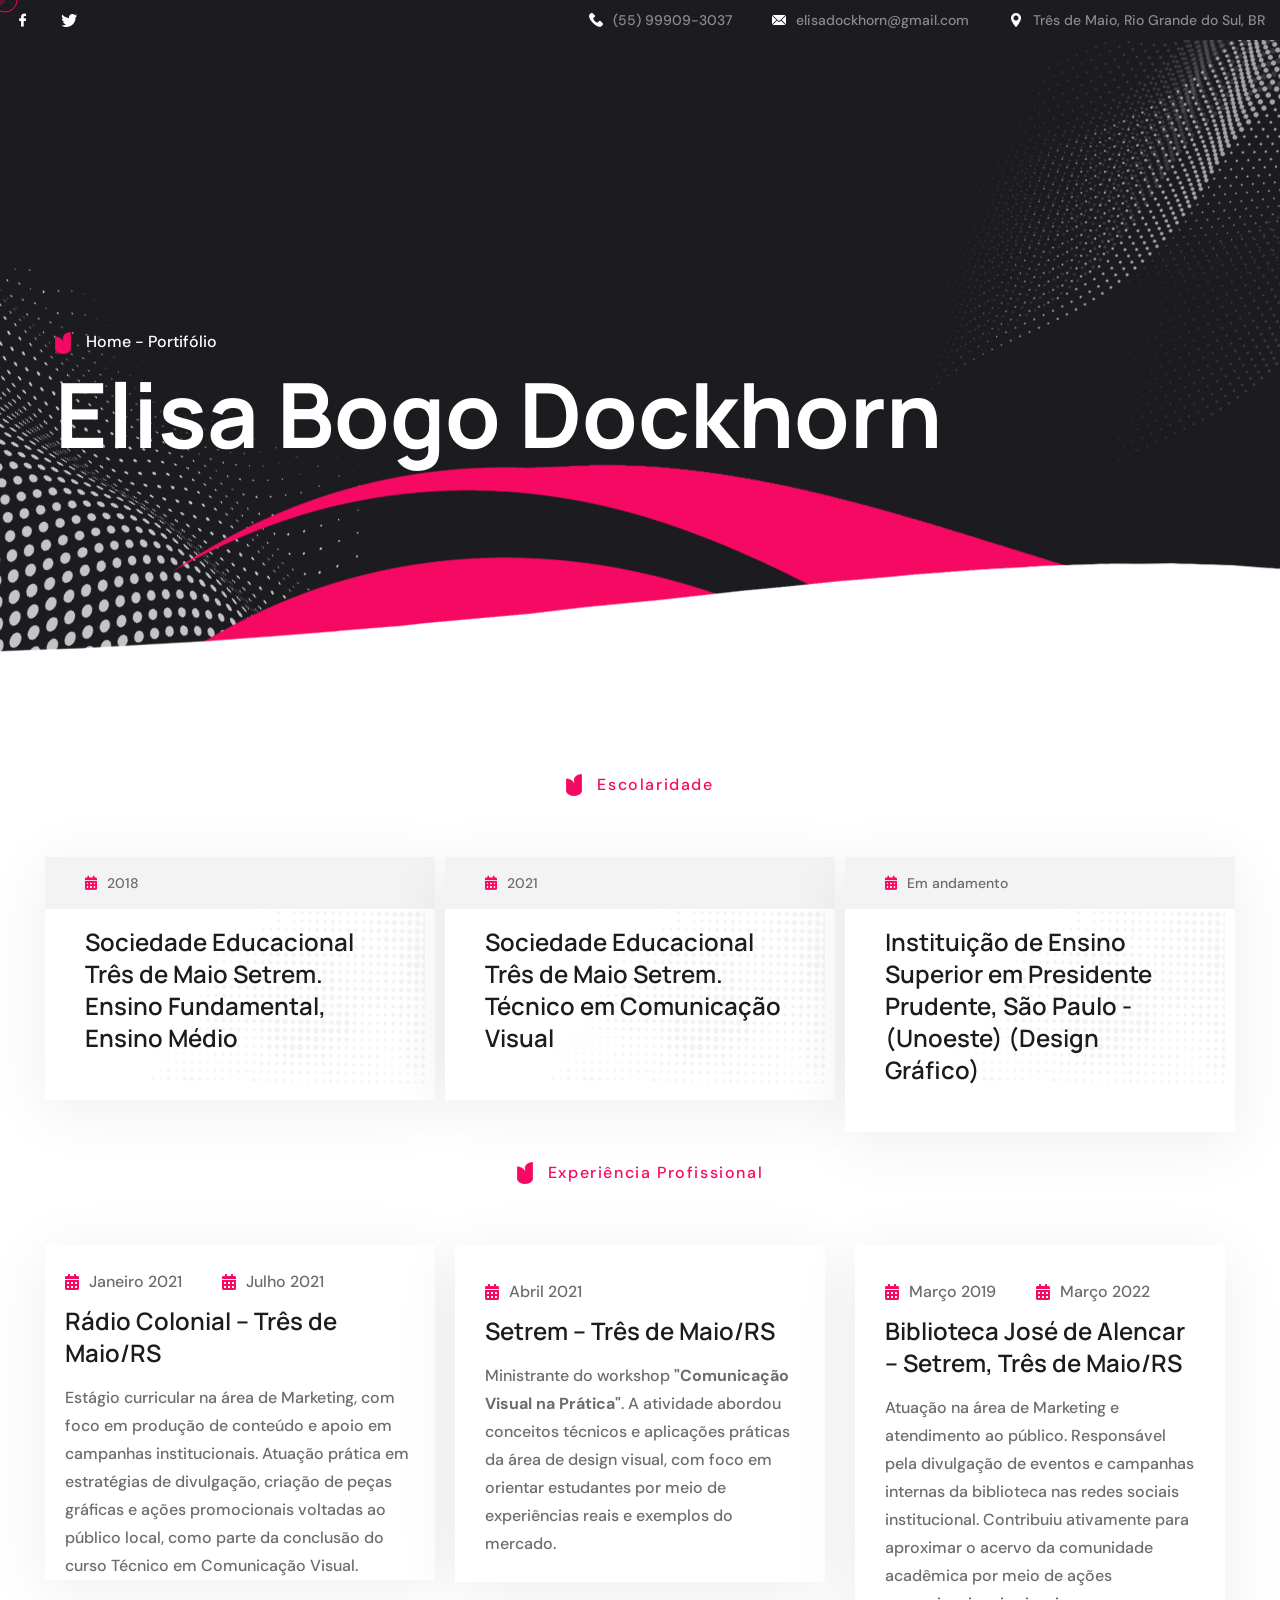
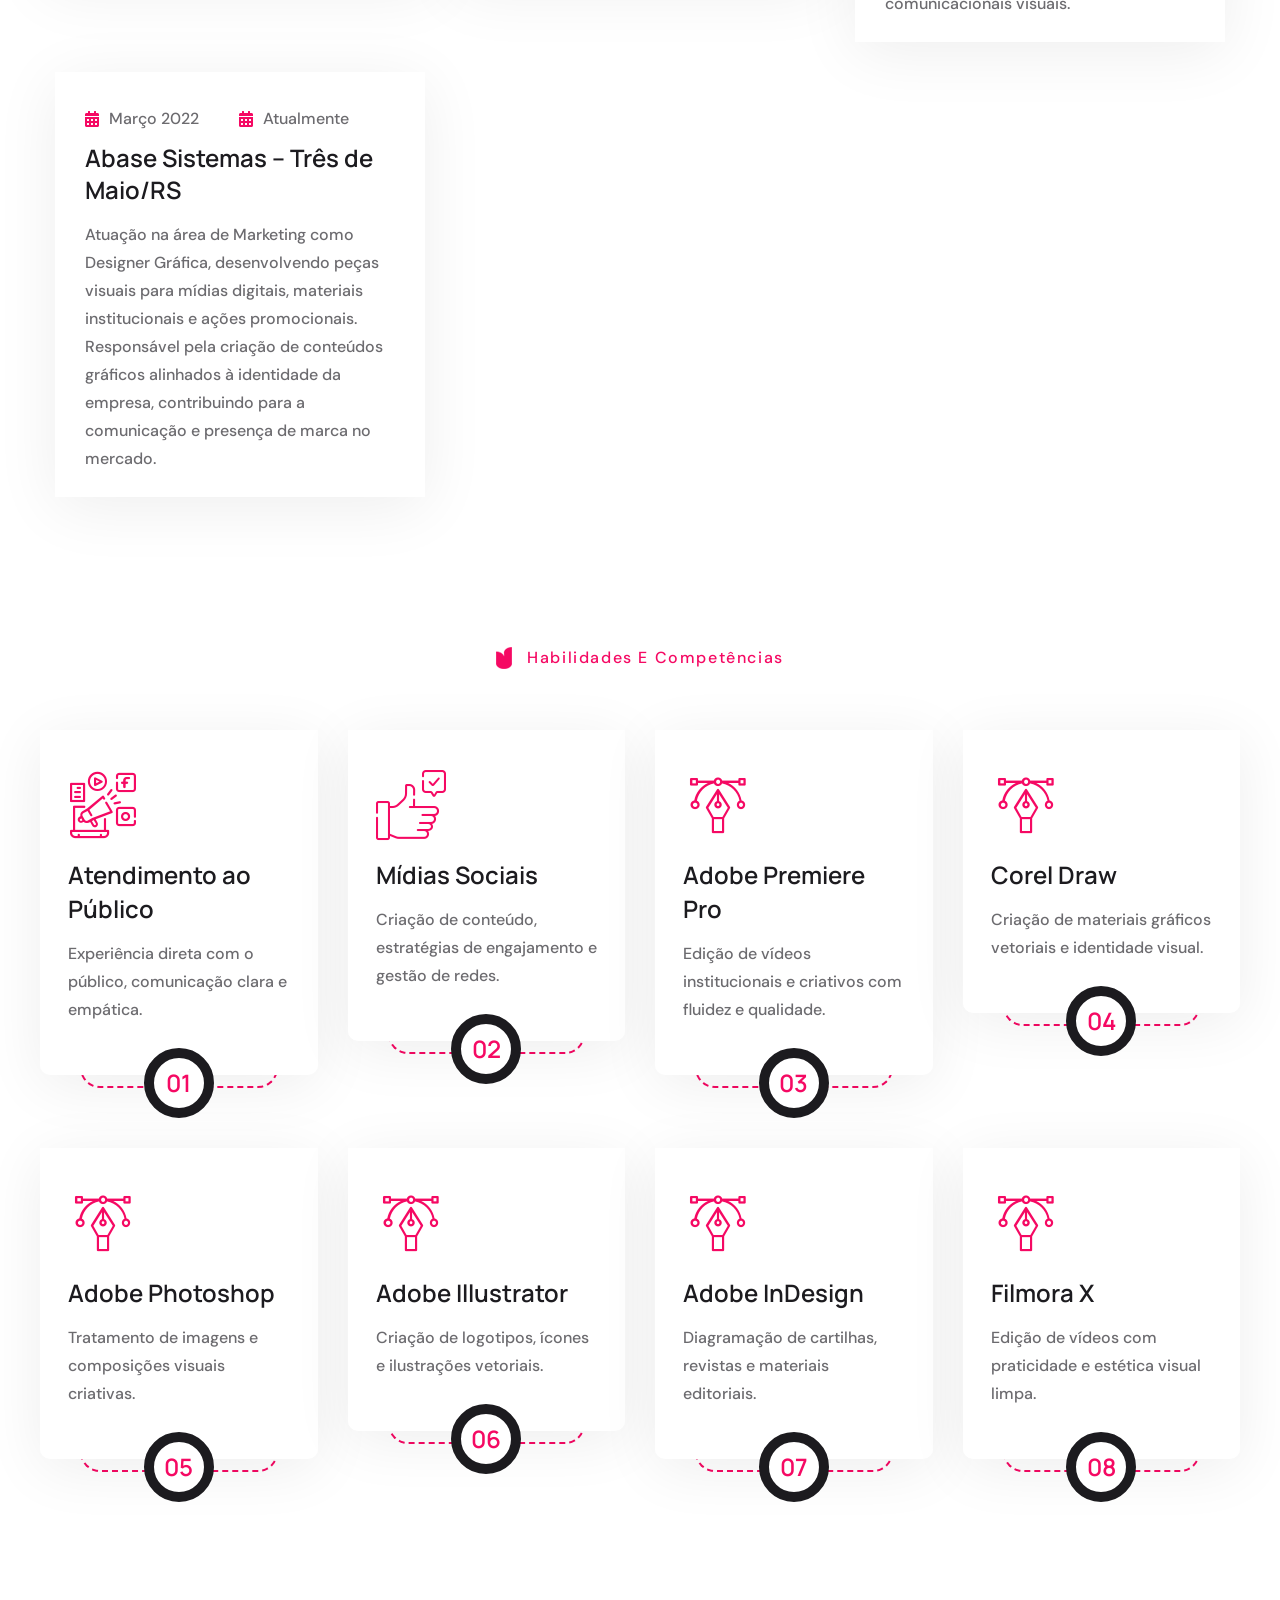
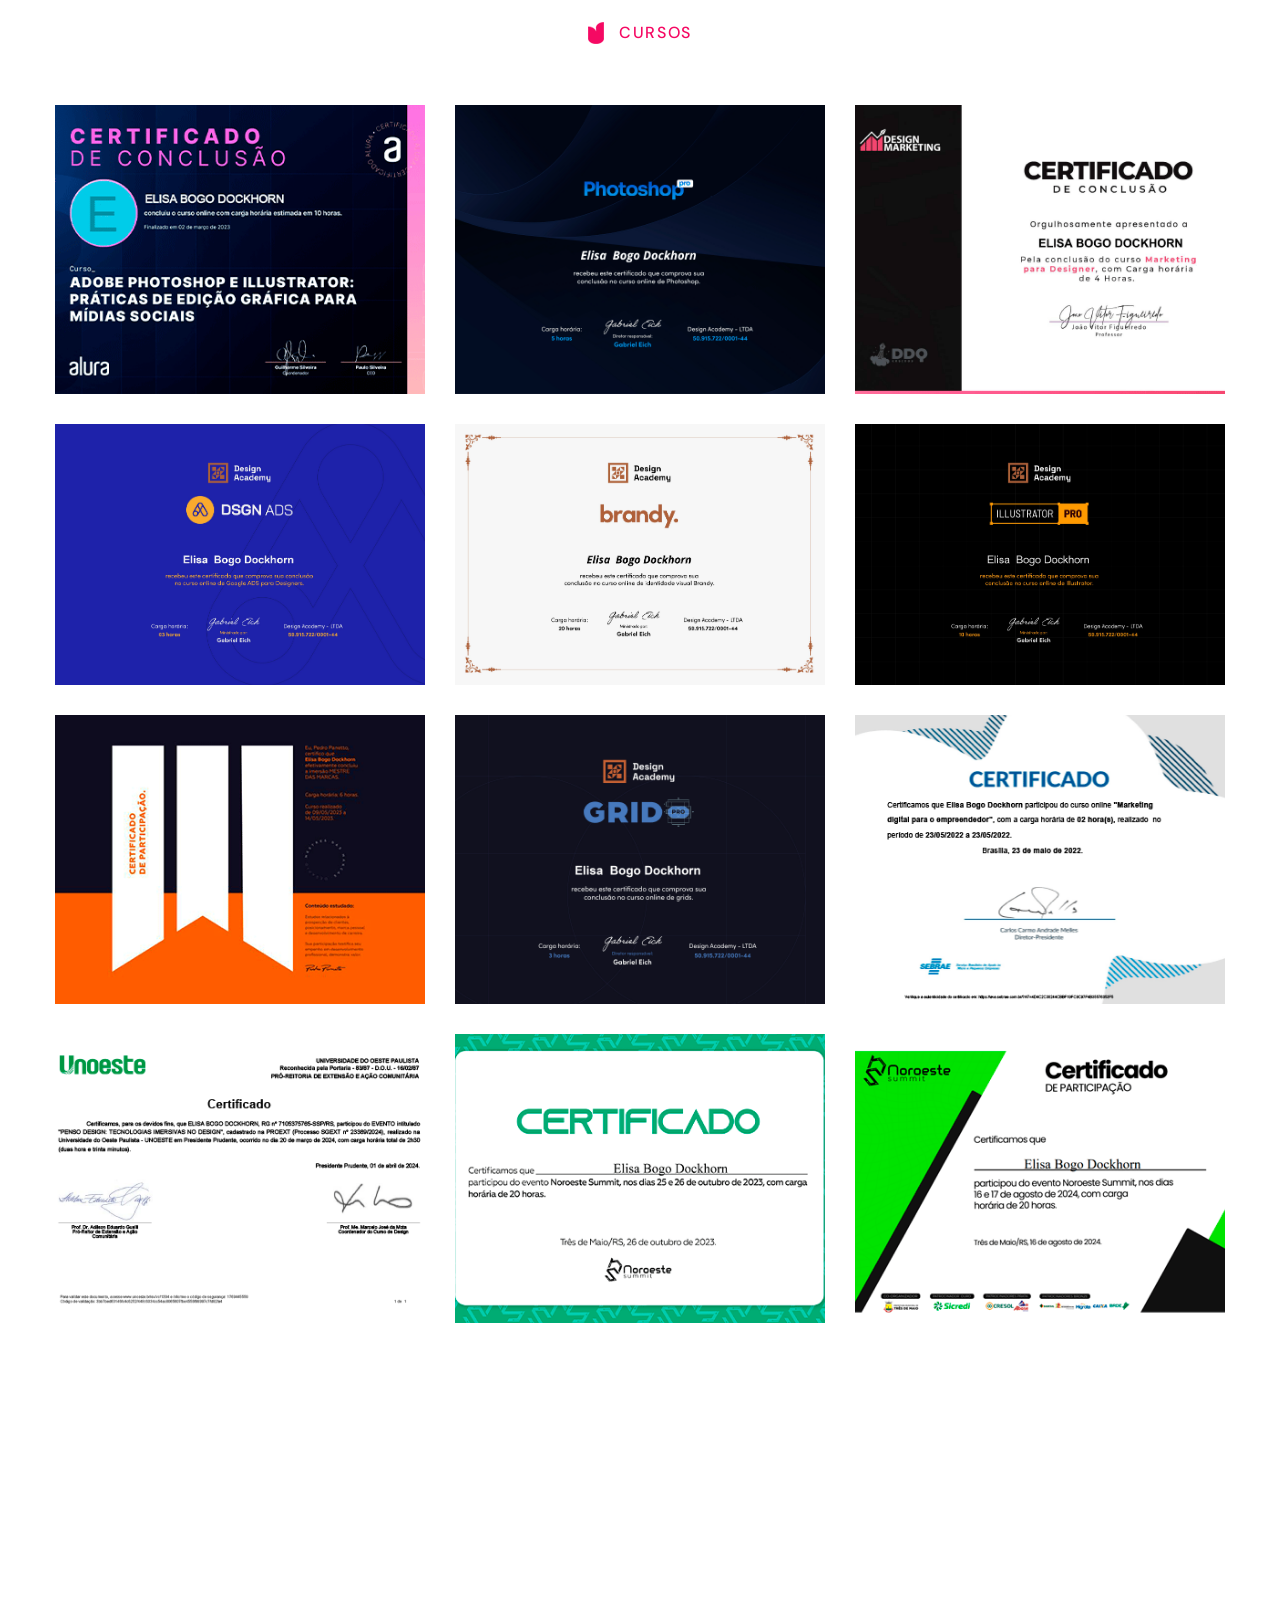
==== trajetoria-elisa.html @ 9822371c "Arquivos" ====
<!DOCTYPE html>
<html lang="pt-br">

<head>
    <meta charset="UTF-8" />
    <meta name="viewport" content="width=device-width, initial-scale=1.0" />
    <title> Home  || Portifólio </title>
    <!-- favicons Icons -->
    <link rel="apple-touch-icon" sizes="180x180" href="assets/images/favicons/apple-touch-icon.png" />
    <link rel="icon" type="image/png" sizes="32x32" href="assets/images/favicons/favicon-32x32.png" />
    <link rel="icon" type="image/png" sizes="16x16" href="assets/images/favicons/favicon-16x16.png" />
    <link rel="manifest" href="assets/images/favicons/site.webmanifest" />
    <meta name="description" content="zefxa HTML 5 Template " />

    <!-- fonts -->
    <link rel="preconnect" href="https://fonts.googleapis.com">

    <link rel="preconnect" href="https://fonts.gstatic.com" crossorigin>



    <link href="https://fonts.googleapis.com/css2?family=Manrope:wght@200..800&display=swap" rel="stylesheet">

    <link
        href="https://fonts.googleapis.com/css2?family=DM+Sans:ital,opsz,wght@0,9..40,100..1000;1,9..40,100..1000&display=swap"
        rel="stylesheet">

    <link rel="stylesheet" href="assets/vendors/bootstrap/css/bootstrap.min.css" />
    <link rel="stylesheet" href="assets/vendors/animate/animate.min.css" />
    <link rel="stylesheet" href="assets/vendors/animate/custom-animate.css" />
    <link rel="stylesheet" href="assets/vendors/fontawesome/css/all.min.css" />
    <link rel="stylesheet" href="assets/vendors/jarallax/jarallax.css" />
    <link rel="stylesheet" href="assets/vendors/jquery-magnific-popup/jquery.magnific-popup.css" />
    <link rel="stylesheet" href="assets/vendors/odometer/odometer.min.css" />
    <link rel="stylesheet" href="assets/vendors/swiper/swiper.min.css" />
    <link rel="stylesheet" href="assets/vendors/zefxa-icons/style.css">
    <link rel="stylesheet" href="assets/vendors/owl-carousel/owl.carousel.min.css" />
    <link rel="stylesheet" href="assets/vendors/owl-carousel/owl.theme.default.min.css" />
    <link rel="stylesheet" href="assets/vendors/bootstrap-select/css/bootstrap-select.min.css" />
    <link rel="stylesheet" href="assets/vendors/nice-select/nice-select.css" />
    <link rel="stylesheet" href="assets/vendors/jquery-ui/jquery-ui.css" />
    <link rel="stylesheet" href="assets/vendors/reey-font/stylesheet.css" />

    <!-- template styles -->
    <link rel="stylesheet" href="assets/css/zefxa.css" />
    <link rel="stylesheet" href="assets/css/zefxa-responsive.css" />
</head>
<body class="custom-cursor">

    <div class="custom-cursor__cursor"></div>
    <div class="custom-cursor__cursor-two"></div>
    <div class="preloader">
        <div class="preloader__image"></div>
    </div>
    <div class="page-wrapper">
        <header class="main-header">
            <div class="main-menu__top">
                <div class="container">
                    <div class="main-menu__top-inner">
                        <div class="main-menu__top-left">
                            <div class="main-menu__social">
                                <a href="https://www.facebook.com/elisadockhorn?locale=pt_BR" target="_blank"><i class="icon-facebook"></i></a>
                                <a href="https://x.com/dockhornelisa?s=21&t=mitChQyQxSVCJnLVAlV9iw" target="_blank"><i class="icon-twitter"></i></a>
                            </div>
                        </div>
                        <ul class="list-unstyled main-menu__contact-list">
                            <li>
                                <div class="icon">
                                    <i class="icon-phone-call"></i>
                                </div>
                                <div class="text">
                                    <p><a href="tel:555599909303">(55) 99909-3037</a>
                                    </p>
                                </div>
                            </li>
                            <li>
                                <div class="icon">
                                    <i class="icon-mail"></i>
                                </div>
                                <div class="text">
                                    <p><a href="mailto:elisadockhorn@gmail.com">elisadockhorn@gmail.com</a>
                                    </p>
                                </div>
                            </li>
                            <li>
                                <div class="icon">
                                    <i class="icon-maps-and-flags"></i>
                                </div>
                                <div class="text">
                                    <p>Três de Maio, Rio Grande do Sul, BR</p>
                                </div>
                            </li>
                        </ul>
                    </div>
                </div>
            </div>
        </header>
        <div class="stricky-header stricked-menu main-menu">
            <div class="sticky-header__content"></div>
        </div>
        <section class="page-header">
            <div class="page-header__shape-bg"
                style="background-image: url(assets/images/shapes/page-header-shape-bg.png);"></div>
            <div class="page-header__shape-1 float-bob-y">
                <img src="assets/images/shapes/page-header-shape-1.png" alt="">
            </div>
            <div class="page-header__shape-2 img-bounce">
                <img src="assets/images/shapes/page-header-shape-2.png" alt="">
            </div>
            <div class="page-header__shape-3 float-bob-x">
                <img src="assets/images/shapes/page-header-shape-3.png" alt="">
            </div>
            <div class="container">
                <div class="page-header__inner">
                    <div class="thm-breadcrumb__box">
                        <div class="thm-breadcrumb__icon">
                            <img src="assets/images/shapes/section-title-tagline-shape.png" alt="">
                        </div>
                        <ul class="thm-breadcrumb list-unstyled">
                            <li><a href="index.html">Home</a></li>
                            <li><span>-</span></li>
                            <li>Portifólio</li>
                        </ul>
                    </div>
                    <h2>Elisa Bogo Dockhorn</h2>
                </div>
            </div>
        </section>

        <section class="blog-three">
            <div class="container">
                <div class="section-title text-center">
                    <div class="section-title__tagline-box">
                        <div class="section-title__tagline-shape">
                            <img src="assets/images/shapes/section-title-tagline-shape.png" alt="">
                        </div>
                        <span class="section-title__tagline">Escolaridade</span>
                    </div>
                </div>
                <div class="row">
                    <div class="col-xl-4 col-lg-4 wow fadeInLeft" data-wow-delay="300ms">
                        <div class="blog-three__single-2">
                            <ul class="blog-three__meta-2 list-unstyled">
                                <li>
                                    <a href="#"><span class="fas fa-calendar-alt"></span>2018</a>
                                </li>
                            </ul>
                            <div class="blog-three__title-box">
                                <div class="blog-three__content-shape-1">
                                    <img src="assets/images/shapes/blog-three-content-shape-1.png" alt="">
                                </div>
                                <h3 class="blog-three__title-2"><a href="#">Sociedade Educacional Três de Maio Setrem.
                                    Ensino Fundamental, Ensino Médio </a></h3>
                            </div>
                        </div>
                    </div>
                    <div class="col-xl-4 col-lg-4 wow fadeInLeft" data-wow-delay="600ms">
                        <div class="blog-three__single-2">
                            <ul class="blog-three__meta-2 list-unstyled">
                                <li>
                                    <a href="#"><span class="fas fa-calendar-alt"></span>2021</a>
                                </li>
                            </ul>
                            <div class="blog-three__title-box">
                                <div class="blog-three__content-shape-1">
                                    <img src="assets/images/shapes/blog-three-content-shape-1.png" alt="">
                                </div>
                                <h3 class="blog-three__title-2"><a href="#">Sociedade Educacional Três de Maio Setrem. Técnico em Comunicação Visual</a></h3>
                            </div>
                        </div>
                    </div>
                    <div class="col-xl-4 col-lg-4 wow fadeInLeft" data-wow-delay="600ms">
                        <div class="blog-three__single-2">
                            <ul class="blog-three__meta-2 list-unstyled">
                                <li>
                                    <a href="#"><span class="fas fa-calendar-alt"></span>Em andamento</a>
                                </li>
                            </ul>
                            <div class="blog-three__title-box">
                                <div class="blog-three__content-shape-1">
                                    <img src="assets/images/shapes/blog-three-content-shape-1.png" alt="">
                                </div>
                                <h3 class="blog-three__title-2"><a href="#">Instituição de Ensino Superior em Presidente Prudente, São Paulo - (Unoeste) 
                                    (Design Gráfico)</a></h3>
                            </div>
                        </div>
                    </div>
                </div>
            </div>
            
            <div class="container">
                <div class="section-title text-center">
                    <div class="section-title__tagline-box">
                        <div class="section-title__tagline-shape">
                            <img src="assets/images/shapes/section-title-tagline-shape.png" alt="">
                        </div>
                        <span class="section-title__tagline">Experiência Profissional</span>
                    </div>
                </div>
                <div class="row">   
                    <div class="col-xl-4 col-lg-4 wow fadeInLeft" data-wow-delay="100ms">
                        <div class="blog-three__single-2">
                            <div class="blog-one__content">
                                <ul class="blog-one__meta list-unstyled">
                                    <li>
                                        <a href="#"><span class="fas fa-calendar-alt"></span>Janeiro 2021</a>
                                    </li>
                                    <li>
                                        <a href="#"><span class="fas fa-calendar-alt"></span>Julho 2021</a>
                                    </li>
                                </ul>
                                <h3 class="blog-one__title"><a href="#">Rádio Colonial – Três de Maio/RS</a></h3>
                                <p class="blog-one__text">
                                    Estágio curricular na área de Marketing, com foco em produção de conteúdo e apoio em campanhas institucionais.
                                    Atuação prática em estratégias de divulgação, criação de peças gráficas e ações promocionais voltadas ao público local, como parte da conclusão do curso Técnico em Comunicação Visual.
                                </p>
                            </div>
                        </div>
                    </div>
                    <div class="col-xl-4 col-lg-4 wow fadeInLeft" data-wow-delay="200ms">
                        <div class="blog-one__single">
                            <div class="blog-one__content">
                                <ul class="blog-one__meta list-unstyled">
                                    <li>
                                        <a href="#"><span class="fas fa-calendar-alt"></span>Abril 2021</a>
                                    </li>
                                </ul>
                                <h3 class="blog-one__title"><a href="#">Setrem – Três de Maio/RS</a></h3>
                                <p class="blog-one__text">
                                    Ministrante do workshop <strong>"Comunicação Visual na Prática"</strong>.
                                    A atividade abordou conceitos técnicos e aplicações práticas da área de design visual, com foco em orientar estudantes por meio de experiências reais e exemplos do mercado.
                                </p>
                            </div>
                        </div>
                    </div>
                    <div class="col-xl-4 col-lg-4 wow fadeInLeft" data-wow-delay="300ms">
                        <div class="blog-one__single">
                            <div class="blog-one__content">
                                <ul class="blog-one__meta list-unstyled">
                                    <li>
                                        <a href="#"><span class="fas fa-calendar-alt"></span>Março 2019</a>
                                    </li>
                                    <li>
                                        <a href="#"><span class="fas fa-calendar-alt"></span>Março 2022</a>
                                    </li>
                                </ul>
                                <h3 class="blog-one__title"><a href="#">Biblioteca José de Alencar – Setrem, Três de Maio/RS</a></h3>
                                <p class="blog-one__text">
                                    Atuação na área de Marketing e atendimento ao público. Responsável pela divulgação de eventos e campanhas internas da biblioteca nas redes sociais institucional.
                                    Contribuiu ativamente para aproximar o acervo da comunidade acadêmica por meio de ações comunicacionais visuais.
                                </p>
                            </div>
                        </div>
                    </div>
                    <div class="col-xl-4 col-lg-4 wow fadeInLeft" data-wow-delay="400ms">
                        <div class="blog-one__single">
                            <div class="blog-one__content">
                                <ul class="blog-one__meta list-unstyled">
                                    <li>
                                        <a href="#"><span class="fas fa-calendar-alt"></span>Março 2022</a>
                                    </li>
                                    <li>
                                        <a href="#"><span class="fas fa-calendar-alt"></span>Atualmente</a>
                                    </li>
                                </ul>
                                <h3 class="blog-one__title"><a href="#">Abase Sistemas – Três de Maio/RS</a></h3>
                                <p class="blog-one__text">
                                    Atuação na área de Marketing como Designer Gráfica, desenvolvendo peças visuais para mídias digitais, materiais institucionais e ações promocionais.
                                    Responsável pela criação de conteúdos gráficos alinhados à identidade da empresa, contribuindo para a comunicação e presença de marca no mercado.
                                </p>
                            </div>
                        </div>
                    </div>

                </div>
            </div>

            <div class="container process-one">
                <div class="section-title text-center">
                    <div class="section-title__tagline-box">
                        <div class="section-title__tagline-shape">
                            <img src="assets/images/shapes/section-title-tagline-shape.png" alt="">
                        </div>
                        <span class="section-title__tagline">Habilidades e Competências</span>
                    </div>
                </div>
                <div class="row">
                    <!-- Atendimento ao Público -->
                    <div class="col-xl-3 col-lg-6 col-md-6 wow fadeInLeft" data-wow-delay="100ms">
                        <div class="process-one__single-inner">
                            <div class="process-one__single-shape"></div>
                            <div class="process-one__single">
                                <div class="process-one__icon">
                                    <span class="icon-bullhorn"></span>
                                </div>
                                <h3 class="process-one__title">Atendimento ao Público</h3>
                                <p class="process-one__text">Experiência direta com o público, comunicação clara e empática.</p>
                                <div class="process-one__count"></div>
                            </div>
                        </div>
                    </div>
                    <!-- Mídias Sociais -->
                    <div class="col-xl-3 col-lg-6 col-md-6 wow fadeInLeft" data-wow-delay="200ms">
                        <div class="process-one__single-inner">
                            <div class="process-one__single-shape"></div>
                            <div class="process-one__single">
                                
                                <div class="process-one__icon">
                                    <span class="icon-like"></span>
                                </div>
                                <h3 class="process-one__title">Mídias Sociais</h3>
                                <p class="process-one__text">Criação de conteúdo, estratégias de engajamento e gestão de redes.</p>
                                <div class="process-one__count"></div>
                            </div>
                        </div>
                    </div>
                    <!-- Adobe Premiere Pro -->
                    <div class="col-xl-3 col-lg-6 col-md-6 wow fadeInLeft" data-wow-delay="300ms">
                        <div class="process-one__single-inner">
                            <div class="process-one__single-shape"></div>
                            <div class="process-one__single">
                                
                                <div class="process-one__icon">
                                    <span class="icon-curve"></span>
                                </div>
                                <h3 class="process-one__title">Adobe Premiere Pro</h3>
                                <p class="process-one__text">Edição de vídeos institucionais e criativos com fluidez e qualidade.</p>
                                <div class="process-one__count"></div>
                            </div>
                        </div>
                    </div>
                    <!-- Corel Draw -->
                    <div class="col-xl-3 col-lg-6 col-md-6 wow fadeInLeft" data-wow-delay="400ms">
                        <div class="process-one__single-inner">
                            <div class="process-one__single-shape"></div>
                            <div class="process-one__single">
                                
                                <div class="process-one__icon">
                                    <span class="icon-curve"></span>
                                </div>
                                <h3 class="process-one__title">Corel Draw</h3>
                                <p class="process-one__text">Criação de materiais gráficos vetoriais e identidade visual.</p>
                                <div class="process-one__count"></div>
                            </div>
                        </div>
                    </div>
                    <!-- Adobe Photoshop -->
                    <div class="col-xl-3 col-lg-6 col-md-6 wow fadeInLeft" data-wow-delay="500ms">
                        <div class="process-one__single-inner">
                            <div class="process-one__single-shape"></div>
                            <div class="process-one__single">
                                
                                <div class="process-one__icon">
                                    <span class="icon-curve"></span>
                                </div>
                                <h3 class="process-one__title">Adobe Photoshop</h3>
                                <p class="process-one__text">Tratamento de imagens e composições visuais criativas.</p>
                                <div class="process-one__count"></div>
                            </div>
                        </div>
                    </div>
                    <!-- Adobe Illustrator -->
                    <div class="col-xl-3 col-lg-6 col-md-6 wow fadeInLeft" data-wow-delay="600ms">
                        <div class="process-one__single-inner">
                            <div class="process-one__single-shape"></div>
                            <div class="process-one__single">
                                
                                <div class="process-one__icon">
                                    <span class="icon-curve"></span>
                                </div>
                                <h3 class="process-one__title">Adobe Illustrator</h3>
                                <p class="process-one__text">Criação de logotipos, ícones e ilustrações vetoriais.</p>
                                <div class="process-one__count"></div>
                            </div>
                        </div>
                    </div>
                    <!-- Adobe InDesign -->
                    <div class="col-xl-3 col-lg-6 col-md-6 wow fadeInLeft" data-wow-delay="700ms">
                        <div class="process-one__single-inner">
                            <div class="process-one__single-shape"></div>
                            <div class="process-one__single">
                                
                                <div class="process-one__icon">
                                    <span class="icon-curve"></span>
                                </div>
                                <h3 class="process-one__title">Adobe InDesign</h3>
                                <p class="process-one__text">Diagramação de cartilhas, revistas e materiais editoriais.</p>
                                <div class="process-one__count"></div>
                            </div>
                        </div>
                    </div>
                    <!-- Filmora X -->
                    <div class="col-xl-3 col-lg-6 col-md-6 wow fadeInLeft" data-wow-delay="800ms">
                        <div class="process-one__single-inner">
                            <div class="process-one__single-shape"></div>
                            <div class="process-one__single">
                                
                                <div class="process-one__icon">
                                    <span class="icon-curve"></span>
                                </div>
                                <h3 class="process-one__title">Filmora X</h3>
                                <p class="process-one__text">Edição de vídeos com praticidade e estética visual limpa.</p>
                                <div class="process-one__count"></div>
                            </div>
                        </div>
                    </div>
                </div>
            </div>

            <div class="container">
                <div class="section-title text-center">
                    <div class="section-title__tagline-box">
                        <div class="section-title__tagline-shape">
                            <img src="assets/images/shapes/section-title-tagline-shape.png" alt="">
                        </div>
                        <span class="section-title__tagline">CURSOS</span>
                    </div>
                </div>
                <div class="row">
                    <div class="col-xl-4 col-lg-6 col-md-6 wow fadeInUp" data-wow-delay="100ms">
                        <div class="project-one__single">
                            <div class="project-one__img-box">
                                <div class="project-one__img">
                                    <img src="assets/images/formation/praticas-edicao-grafica.png" alt="">
                                </div>
                                <div class="project-one__content">
                                    <h3 class="project-one__title"><a href="assets/flies/praticas.pdf" target="_blank">Adobe Photoshop e Illustrator: práticas de edição gráfica para mídias sociais (Alura).</a></h3>
                                </div>
                            </div>
                        </div>
                    </div>
                    <div class="col-xl-4 col-lg-6 col-md-6 wow fadeInRight" data-wow-delay="200ms">
                        <div class="project-one__single">
                            <div class="project-one__img-box">
                                <div class="project-one__img">
                                    <img src="assets/images/formation/photoshop.png" alt="">
                                </div>
                                <div class="project-one__content">
                                    <h3 class="project-one__title"><a href="assets/flies/photoshop.pdf" target="_blank">Design Academy (Gabriel Eich) - Curso Photoshop.</a></h3>
                                </div>
                            </div>
                        </div>
                    </div>
                    <div class="col-xl-4 col-lg-6 col-md-6 wow fadeInLeft" data-wow-delay="300ms">
                        <div class="project-one__single">
                            <div class="project-one__img-box">
                                <div class="project-one__img">
                                    <img src="assets/images/formation/marketing-para-designer.png" alt="">
                                </div>
                                <div class="project-one__content">
                                    <h3 class="project-one__title"><a href="assets/flies/marketing-para-designer.pdf" target="_blank">Marketing para Designer (DDQ Ensinos).</a>
                                    </h3>
                                </div>
                            </div>
                        </div>
                    </div>
<!-- Fim Primeira linha -->
                    <div class="col-xl-4 col-lg-6 col-md-6 wow fadeInRight" data-wow-delay="100ms">
                        <div class="project-one__single">
                            <div class="project-one__img-box">
                                <div class="project-one__img">
                                    <img src="assets/images/formation/Certificado-Design-ADS.jpg" alt="">
                                </div>
                                <div class="project-one__content">
                                    <h3 class="project-one__title"><a href="assets/flies/Certificado Design ADS.pdf" target="_blank">Design Academy DSGN ADS(Gabriel Eich).</a></h3>
                                </div>
                            </div>
                        </div>
                    </div>
                    <div class="col-xl-4 col-lg-6 col-md-6 wow fadeInRight" data-wow-delay="200ms">
                        <div class="project-one__single">
                            <div class="project-one__img-box">
                                <div class="project-one__img">
                                    <img src="assets/images/formation/Certificado-Brandy.jpg" alt="">
                                </div>
                                <div class="project-one__content">
                                    <h3 class="project-one__title"><a href="assets/flies/Certificado Brandy.pdf" target="_blank">Design Academy Brandy(Gabriel Eich).</a></h3>
                                </div>
                            </div>
                        </div>
                    </div>
                      <div class="col-xl-4 col-lg-6 col-md-6 wow fadeInRight" data-wow-delay="300ms">
                        <div class="project-one__single">
                            <div class="project-one__img-box">
                                <div class="project-one__img">
                                    <img src="assets/images/formation/Certificado-Illustrator-Pro.jpg" alt="">
                                </div>
                                <div class="project-one__content">
                                    <h3 class="project-one__title"><a href="assets/flies/Certificado Illustrator Pro.pdf" target="_blank">Design Academy Illustrator Pro(Gabriel Eich).</a></h3>
                                </div>
                            </div>
                        </div>
                    </div>
<!-- Fim segunda linha -->
                <div class="col-xl-4 col-lg-6 col-md-6 wow fadeInRight" data-wow-delay="100ms">
                        <div class="project-one__single">
                            <div class="project-one__img-box">
                                <div class="project-one__img">
                                    <img src="assets/images/formation/Mestres de Marcas (Pedro Panetto).png" alt="">
                                </div>
                                <div class="project-one__content">
                                    <h3 class="project-one__title"><a href="assets/flies/Designer de Marcas .pdf" target="_blank">Mestres de Marcas (Pedro Panetto).</a></h3>
                                </div>
                            </div>
                        </div>
                    </div>
                    <div class="col-xl-4 col-lg-6 col-md-6 wow fadeInRight" data-wow-delay="200ms">
                        <div class="project-one__single">
                            <div class="project-one__img-box">
                                <div class="project-one__img">
                                    <img src="assets/images/formation/Design Academy.png" alt="">
                                </div>
                                <div class="project-one__content">
                                    <h3 class="project-one__title"><a href="assets/flies/Design Academy.pdf" target="_blank">Design Academy GRID(Gabriel Eich).</a></h3>
                                </div>
                            </div>
                        </div>
                    </div>
                     <div class="col-xl-4 col-lg-6 col-md-6 wow fadeInLeft" data-wow-delay="300ms">
                        <div class="project-one__single">
                            <div class="project-one__img-box">
                                <div class="project-one__img">
                                    <img src="assets/images/formation/Certificado-do-curso-de-Marketing-digital-para-o-empreendedor.png" alt="">
                                </div>
                                <div class="project-one__content">
                                    <h3 class="project-one__title"><a href="assets/flies/Marketing digital para o empreendedor.pdf" target="_blank">Marketing Digital para Empreendedores (SEBRAE).</a></h3>
                                </div>
                            </div>
                        </div>
                    </div>

<!-- Fim terceira linha  -->
                    <div class="col-xl-4 col-lg-6 col-md-6 wow fadeInRight" data-wow-delay="100ms">
                        <div class="project-one__single">
                            <div class="project-one__img-box">
                                <div class="project-one__img">
                                    <img src="assets/images/formation/Certificado---Penso-Design-(Tecnologias-Imersivas-no-Design).png" alt="">
                                </div>
                                <div class="project-one__content">
                                    <h3 class="project-one__title"><a href="assets/flies/Certificado- Penso Design ( Tecnologias Imersivas no Design).pdf" target="_blank">Penso Design: Tecnologias Imersivas no Design (Universidade do Oeste Paulista - Unoeste).</a></h3>
                                </div>
                            </div>
                        </div>
                    </div>
                     <div class="col-xl-4 col-lg-6 col-md-6 wow fadeInRight" data-wow-delay="100ms">
                        <div class="project-one__single">
                            <div class="project-one__img-box">
                                <div class="project-one__img">
                                    <img src="assets/images/formation/noroeste-summit-2023.png" alt="">
                                </div>
                                <div class="project-one__content">
                                    <h3 class="project-one__title"><a href="assets/flies/noroeste-summit_2023.pdf" target="_blank">Evento Noroeste Summit (2023).</a></h3>
                                </div>
                            </div>
                        </div>
                    </div>
                     <div class="col-xl-4 col-lg-6 col-md-6 wow fadeInRight" data-wow-delay="100ms">
                        <div class="project-one__single">
                            <div class="project-one__img-box">
                                <div class="project-one__img">
                                    <img src="assets/images/formation/noroeste-summit-2024.png" alt="">
                                </div>
                                <div class="project-one__content">
                                    <h3 class="project-one__title"><a href="assets/flies/noroeste-summit_2024.pdf" target="_blank">Evento Noroeste Summit (2024).</a></h3>
                                </div>
                            </div>
                        </div>
                    </div>
<!-- Fim quarta linha -->

                    <div class="col-xl-4 col-lg-6 col-md-6 wow fadeInRight" data-wow-delay="100ms">
                        <div class="project-one__single">
                            <div class="project-one__img-box">
                                <div class="project-one__img">
                                    <img src="assets/images/formation/BOOTCAMP PENSO DESIGN UNOESTE.jpg" alt="">
                                </div>
                                <div class="project-one__content">
                                    <h3 class="project-one__title"><a href="assets/flies/BOOTCAMP PENSO DESIGN UNOESTE.pdf" target="_blank">BOOTCAMP PENSO DESIGN UNOESTE.</a></h3>
                                </div>
                            </div>
                        </div>
                    </div>
                    <div class="col-xl-4 col-lg-6 col-md-6 wow fadeInRight" data-wow-delay="200ms">
                        <div class="project-one__single">
                            <div class="project-one__img-box">
                                <div class="project-one__img">
                                    <img src="assets/images/formation/Educacao Financeira.jpeg" alt="">
                                </div>
                                <div class="project-one__content">
                                    <h3 class="project-one__title"><a href="assets/flies/Educacao Financeira.pdf">Educação Financeira com Ferramentas Digitais e Aplicativos (Dsop Educação Financeira).</a></h3>
                                </div>
                            </div>
                        </div>
                    </div>
<!-- Fim quinta linha -->
                </div>
            </div>
        </section>

    </div>



    <a href="#" data-target="html" class="scroll-to-target scroll-to-top"><i class="icon-right-arrow"></i></a>
    <script src="assets/vendors/jquery/jquery-3.6.0.min.js"></script>
    <script src="assets/vendors/bootstrap/js/bootstrap.bundle.min.js"></script>
    <script src="assets/vendors/jarallax/jarallax.min.js"></script>
    <script src="assets/vendors/jquery-ajaxchimp/jquery.ajaxchimp.min.js"></script>
    <script src="assets/vendors/jquery-appear/jquery.appear.min.js"></script>
    <script src="assets/vendors/jquery-circle-progress/jquery.circle-progress.min.js"></script>
    <script src="assets/vendors/jquery-magnific-popup/jquery.magnific-popup.min.js"></script>
    <script src="assets/vendors/jquery-validate/jquery.validate.min.js"></script>
    <script src="assets/vendors/odometer/odometer.min.js"></script>
    <script src="assets/vendors/swiper/swiper.min.js"></script>
    <script src="assets/vendors/wnumb/wNumb.min.js"></script>
    <script src="assets/vendors/wow/wow.js"></script>
    <script src="assets/vendors/isotope/isotope.js"></script>
    <script src="assets/vendors/owl-carousel/owl.carousel.min.js"></script>
    <script src="assets/vendors/bootstrap-select/js/bootstrap-select.min.js"></script>
    <script src="assets/vendors/jquery-ui/jquery-ui.js"></script>
    <script src="assets/vendors/nice-select/jquery.nice-select.min.js"></script>
    <script src="assets/vendors/marque/marquee.min.js"></script>
    <script src="assets/vendors/countdown/countdown.min.js"></script>
    <script src="assets/js/zefxa.js"></script>
</body>
</html>
---- assets/vendors/zefxa-icons/style.css ----
@font-face {
  font-family: 'icomoon';
  src: url('fonts/icomoon.eot?orkqwr');
  src: url('fonts/icomoon.eot?orkqwr#iefix') format('embedded-opentype'),
    url('fonts/icomoon.ttf?orkqwr') format('truetype'),
    url('fonts/icomoon.woff?orkqwr') format('woff'),
    url('fonts/icomoon.svg?orkqwr#icomoon') format('svg');
  font-weight: normal;
  font-style: normal;
  font-display: block;
}

[class^="icon-"],
[class*=" icon-"] {
  /* use !important to prevent issues with browser extensions that change fonts */
  font-family: 'icomoon' !important;
  speak: never;
  font-style: normal;
  font-weight: normal;
  font-variant: normal;
  text-transform: none;
  line-height: 1;

  /* Better Font Rendering =========== */
  -webkit-font-smoothing: antialiased;
  -moz-osx-font-smoothing: grayscale;
}







.icon-facebook:before {
  content: "\e900";
}

.icon-next:before {
  content: "\e901";
}

.icon-quotes:before {
  content: "\e902";
}

.icon-calendar:before {
  content: "\e903";
}

.icon-google-plus-logo:before {
  content: "\e904";
}

.icon-telephone:before {
  content: "\e905";
}

.icon-chat:before {
  content: "\e906";
}

.icon-star:before {
  content: "\e907";
}

.icon-twitter:before {
  content: "\e908";
}

.icon-phone-call:before {
  content: "\e909";
}

.icon-ribbon:before {
  content: "\e90a";
}

.icon-web-design:before {
  content: "\e90b";
}

.icon-mail:before {
  content: "\e90c";
}

.icon-paper-plane:before {
  content: "\e90d";
}

.icon-speech-bubble:before {
  content: "\e90e";
}

.icon-maps-and-flags:before {
  content: "\e90f";
}

.icon-up-arrow:before {
  content: "\e910";
}

.icon-magnifying-glass:before {
  content: "\e911";
}

.icon-right-arrow:before {
  content: "\e912";
}

.icon-application:before {
  content: "\e913";
}

.icon-shopping-cart:before {
  content: "\e914";
}

.icon-chat-1:before {
  content: "\e915";
}

.icon-coding:before {
  content: "\e916";
}

.icon-curve:before {
  content: "\e917";
}

.icon-telephone1:before {
  content: "\e918";
}

.icon-facebook1:before {
  content: "\e919";
}

.icon-research-and-development:before {
  content: "\e91a";
}

.icon-clock:before {
  content: "\e91b";
}

.icon-productivity:before {
  content: "\e91c";
}

.icon-profit:before {
  content: "\e91d";
}

.icon-up-right-arrow:before {
  content: "\e91e";
}

.icon-discussion:before {
  content: "\e91f";
}

.icon-instagram:before {
  content: "\e920";
}

.icon-left-arrow:before {
  content: "\e921";
}

.icon-pinterest:before {
  content: "\e922";
}

.icon-people:before {
  content: "\e923";
}

.icon-responsible:before {
  content: "\e924";
}

.icon-creative:before {
  content: "\e925";
}

.icon-open-mail:before {
  content: "\e926";
}

.icon-bullhorn:before {
  content: "\e927";
}

.icon-down-arrow:before {
  content: "\e928";
}

.icon-analytics:before {
  content: "\e929";
}

.icon-play-button:before {
  content: "\e92a";
}

.icon-development:before {
  content: "\e92b";
}

.icon-seo:before {
  content: "\e92c";
}

.icon-quote:before {
  content: "\e92d";
}

.icon-settings:before {
  content: "\e92e";
}

.icon-cross:before {
  content: "\e92f";
}

.icon-like:before {
  content: "\e930";
}

.icon-content:before {
  content: "\e931";
}

.icon-remove:before {
  content: "\e932";
}

.icon-minus-sign:before {
  content: "\e933";
}

.icon-tiles:before {
  content: "\e934";
}

.icon-analytics1:before {
  content: "\e935";
}

.icon-check:before {
  content: "\e936";
}
---- assets/vendors/reey-font/stylesheet.css ----
/*! Generated by Font Squirrel (https://www.fontsquirrel.com) on January 28, 2021 */



@font-face {
    font-family: 'reeyregular';
    src: url('reey-regular-webfont.woff2') format('woff2'),
         url('reey-regular-webfont.woff') format('woff');
    font-weight: normal;
    font-style: normal;

}
---- assets/css/zefxa.css ----
/*--------------------------------------------------------------
>>> TABLE OF CONTENTS:
----------------------------------------------------------------
# Utility
# Cards
# Common
# Form
# Navigations
# Animations
# Mobile Nav
# Search Popup
# Page Header
# Google Map
# Client Carousel
--------------------------------------------------------------*/

/*--------------------------------------------------------------
# Common
--------------------------------------------------------------*/
:root {
  --zefxa-font: "DM Sans", sans-serif;
  --zefxa-font-two: "Manrope", sans-serif;
  --zefxa-font-three: 'reeyregular';
  --zefxa-gray: #6c6b6f;
  --zefxa-gray-rgb: 108, 107, 111;
  --zefxa-white: #ffffff;
  --zefxa-white-rgb: 255, 255, 255;
  --zefxa-base: #f50963;
  --zefxa-base-rgb: 245, 9, 99;
  --zefxa-black: #1c1b1f;
  --zefxa-black-rgb: 28, 27, 31;
  --zefxa-extra: #f4f5f8;
  --zefxa-extra-rgb: 244, 245, 248;
}

.row {
  --bs-gutter-x: 30px;
}

.gutter-y-30 {
  --bs-gutter-y: 30px;
}

body {
  font-family: var(--zefxa-font);
  color: var(--zefxa-gray);
  font-size: 16px;
  line-height: 28px;
  font-weight: 500;
}

body.locked {
  overflow: hidden;
}

a {
  color: var(--zefxa-base);
  -webkit-transition: all 500ms ease;
  transition: all 500ms ease;
}

a,
a:hover,
a:focus,
a:visited {
  text-decoration: none;
}

::-webkit-input-placeholder {
  color: inherit;
  opacity: 1;
}

:-ms-input-placeholder {
  color: inherit;
  opacity: 1;
}

::-ms-input-placeholder {
  color: inherit;
  opacity: 1;
}

::placeholder {
  color: inherit;
  opacity: 1;
}

h1,
h2,
h3,
h4,
h5,
h6 {
  font-family: var(--zefxa-font-two);
  color: var(--zefxa-black);
  margin: 0;
}

p {
  margin: 0;
}

dl,
ol,
ul {
  margin-top: 0;
  margin-bottom: 0;
}

::-webkit-input-placeholder {
  color: inherit;
  opacity: 1;
}

:-ms-input-placeholder {
  color: inherit;
  opacity: 1;
}

::-ms-input-placeholder {
  color: inherit;
  opacity: 1;
}

::placeholder {
  color: inherit;
  opacity: 1;
}

.page-wrapper {
  position: relative;
  margin: 0 auto;
  width: 100%;
  min-width: 300px;
  overflow: hidden;
}

.container {
  padding-left: 15px;
  padding-right: 15px;
}

@media (min-width: 1200px) {
  .container {
    max-width: 1200px;
  }
}

::-webkit-input-placeholder {
  color: inherit;
  opacity: 1;
}

:-ms-input-placeholder {
  color: inherit;
  opacity: 1;
}

::-ms-input-placeholder {
  color: inherit;
  opacity: 1;
}

::placeholder {
  color: inherit;
  opacity: 1;
}

.section-separator {
  border-color: var(--zefxa-border);
  border-width: 1px;
  margin-top: 0;
  margin-bottom: 0;
}

#particles-js {
  position: absolute;
  top: 0;
  left: 0;
  right: 0;
  bottom: 0;
  width: 100%;
  height: 100%;
  background-position: 50% 50%;
  opacity: 0.4;
  z-index: -1;
}

/*--------------------------------------------------------------
# Custom Cursor
--------------------------------------------------------------*/
.custom-cursor__cursor {
  width: 25px;
  height: 25px;
  border-radius: 100%;
  border: 1px solid var(--zefxa-base);
  -webkit-transition: all 200ms ease-out;
  transition: all 200ms ease-out;
  position: fixed;
  pointer-events: none;
  left: 0;
  top: 0;
  -webkit-transform: translate(calc(-50% + 5px), -50%);
  transform: translate(calc(-50% + 5px), -50%);
  z-index: 999991;
}

.custom-cursor__cursor-two {
  width: 10px;
  height: 10px;
  border-radius: 100%;
  background-color: var(--zefxa-base);
  opacity: .3;
  position: fixed;
  -webkit-transform: translate(-50%, -50%);
  transform: translate(-50%, -50%);
  pointer-events: none;
  -webkit-transition: width .3s, height .3s, opacity .3s;
  transition: width .3s, height .3s, opacity .3s;
  z-index: 999991;
}

.custom-cursor__hover {
  background-color: var(--zefxa-base);
  opacity: 0.4;
}

.custom-cursor__innerhover {
  width: 25px;
  height: 25px;
  opacity: .4;
}


.thm-btn {
  position: relative;
  display: inline-flex;
  -webkit-appearance: none;
  outline: none !important;
  background-color: var(--zefxa-base);
  color: var(--zefxa-white);
  font-size: 14px;
  font-weight: 600;
  padding: 11px 29px 11px;
  border-radius: 0;
  text-align: center;
  overflow: hidden;
  transition: 0.5s;
  justify-content: center;
  z-index: 1;
}

.thm-btn::before {
  transition-duration: 800ms;
  position: absolute;
  width: 200%;
  height: 260%;
  content: "";
  top: 132%;
  left: 50%;
  background-color: var(--zefxa-black);
  -webkit-transform: translateX(-50%);
  transform: translateX(-50%) rotate(-8deg);
  border-radius: 80%;
  z-index: -1;
}

.thm-btn:hover:before {
  top: -60%;
}

.thm-btn:hover {
  color: var(--zefxa-white);
}

.section-title {
  position: relative;
  display: block;
  margin-top: -4px;
  margin-bottom: 59px;
}

.section-title__tagline-box {
  position: relative;
  display: inline-flex;
  align-items: center;
  gap: 15px;
}

.section-title__tagline-shape {
  position: relative;
  display: block;
  max-width: 16px;
  width: 100%;
}

.section-title__tagline-shape img {
  width: 100%;
}

.section-title__tagline {
  position: relative;
  display: inline-block;
  font-size: 16px;
  line-height: 17px;
  color: var(--zefxa-base);
  font-weight: 500;
  letter-spacing: 0.1em;
  text-transform: capitalize;
}

.section-title__title {
  margin: 0;
  color: var(--zefxa-black);
  font-size: 45px;
  line-height: 55px;
  font-weight: 600;
  margin-top: 7px;
}

.bootstrap-select .btn-light:not(:disabled):not(.disabled).active,
.bootstrap-select .btn-light:not(:disabled):not(.disabled):active,
.bootstrap-select .show>.btn-light.dropdown-toggle {
  -webkit-box-shadow: none !important;
  box-shadow: none !important;
  outline: none !important;
}

.bootstrap-select>.dropdown-toggle {
  -webkit-box-shadow: none !important;
  box-shadow: none !important;
}

.bootstrap-select .dropdown-toggle:focus,
.bootstrap-select>select.mobile-device:focus+.dropdown-toggle {
  outline: none !important;
}

.bootstrap-select .dropdown-menu {
  border: 0;
  padding-top: 0;
  padding-bottom: 0;
  margin-top: 0;
  z-index: 991;
}

.bootstrap-select .dropdown-menu>li+li>a {
  border-top: 1px solid rgba(255, 255, 255, 0.2);
}

.bootstrap-select .dropdown-menu>li.selected>a {
  background: var(--zefxa-black);
  color: #fff;
}

.bootstrap-select .dropdown-menu>li>a {
  font-size: 16px;
  font-weight: 500;
  padding: 4px 20px;
  color: #ffffff;
  background: var(--zefxa-base);
  -webkit-transition: all 0.4s ease;
  transition: all 0.4s ease;
}

.bootstrap-select .dropdown-menu>li>a:hover {
  background: var(--zefxa-black);
  color: var(--zefxa-white);
  cursor: pointer;
}

.preloader {
  position: fixed;
  background-color: #fff;
  background-position: center center;
  background-repeat: no-repeat;
  top: 0;
  left: 0;
  right: 0;
  bottom: 0;
  z-index: 99999;
  display: -webkit-box;
  display: -ms-flexbox;
  display: flex;
  -webkit-box-pack: center;
  -ms-flex-pack: center;
  justify-content: center;
  -webkit-box-align: center;
  -ms-flex-align: center;
  align-items: center;
  text-align: center;
}

.preloader__image {
  -webkit-animation-fill-mode: both;
  animation-fill-mode: both;
  -webkit-animation-name: flipInY;
  animation-name: flipInY;
  -webkit-animation-duration: 2s;
  animation-duration: 2s;
  -webkit-animation-iteration-count: infinite;
  animation-iteration-count: infinite;
  background-image: url(../images/loader.png);
  background-repeat: no-repeat;
  background-position: center center;
  background-size: 60px auto;
  width: 100%;
  height: 100%;
}

/* scroll to top */
.scroll-to-top {
  display: inline-block;
  width: 50px;
  height: 50px;
  background: var(--zefxa-base);
  position: fixed;
  bottom: 40px;
  right: 40px;
  z-index: 99;
  text-align: center;
  -webkit-transition: all 0.4s ease;
  transition: all 0.4s ease;
  display: none;
  border-radius: 50%;
}

.scroll-to-top i {
  color: var(--zefxa-white);
  font-size: 18px;
  line-height: 50px;
  -webkit-transition: all 0.4s ease;
  transition: all 0.4s ease;
  position: relative;
  display: inline-block;
  transform: rotate(-90deg);
}

.scroll-to-top:hover {
  background-color: var(--zefxa-black);
}

.scroll-to-top:hover i {
  color: #fff;
}


/** xs sidebar **/
.xs-sidebar-group .xs-overlay {
  left: 0%;
  top: 0;
  position: fixed;
  height: 100%;
  opacity: 0;
  width: 100%;
  visibility: hidden;
  -webkit-transition: all .4s ease-in .8s;
  -o-transition: all .4s ease-in .8s;
  transition: all .4s ease-in .8s;
  cursor: url(../images/icon/cross-out.png),
    pointer;
  z-index: 999;
}

.xs-sidebar-group.isActive .xs-overlay {
  opacity: .8;
  visibility: visible;
  -webkit-transition: all .8s ease-out 0s;
  -o-transition: all .8s ease-out 0s;
  transition: all .8s ease-out 0s;
  right: 100%;
}

.xs-sidebar-group .widget-heading {
  position: absolute;
  top: 0;
  right: 0;
  padding: 25px;
}

.xs-sidebar-group .widget-heading a {
  position: relative;
  display: flex;
  align-items: center;
  justify-content: center;
  width: 30px;
  height: 30px;
  line-height: 30px;
  text-align: center;
  border: 2px solid #fff;
  border-radius: 50%;
  color: #fff;
  font-size: 16px;
  font-weight: 400;
  -webkit-transition: all 500ms ease;
  transition: all 500ms ease;
}

.xs-sidebar-group .widget-heading a:hover {
  color: var(--zefxa-base);
  border-color: var(--zefxa-base);
}

.xs-sidebar-widget {
  position: fixed;
  left: -100%;
  top: 0;
  bottom: 0;
  width: 100%;
  max-width: 360px;
  z-index: 999999;
  overflow: hidden;
  overflow-y: auto;
  -webkit-overflow-scrolling: touch;
  -webkit-transition: all 0.5s cubic-bezier(0.9, 0.03, 0, 0.96) 0.6s;
  -o-transition: all 0.5s cubic-bezier(0.9, 0.03, 0, 0.96) 0.6s;
  transition: all 0.5s cubic-bezier(0.9, 0.03, 0, 0.96) 0.6s;
  visibility: hidden;
  opacity: 0;
}

.xs-sidebar-group.isActive .xs-sidebar-widget {
  opacity: 1;
  visibility: visible;
  left: 0;
  background-color: var(--zefxa-black);
  -webkit-transition: all 0.7s cubic-bezier(0.9, 0.03, 0, 0.96) 0.4s;
  -o-transition: all 0.7s cubic-bezier(0.9, 0.03, 0, 0.96) 0.4s;
  transition: all 0.7s cubic-bezier(0.9, 0.03, 0, 0.96) 0.4s;
}

.sidebar-textwidget {
  padding: 70px 30px;
}

.sidebar-widget-container {
  position: relative;
  top: 150px;
  opacity: 0;
  visibility: hidden;
  -webkit-transition: all .3s ease-in .3s;
  -o-transition: all .3s ease-in .3s;
  transition: all .3s ease-in .3s;
  -webkit-backface-visibility: hidden;
  backface-visibility: hidden;
}

.xs-sidebar-group.isActive .sidebar-widget-container {
  top: 0px;
  opacity: 1;
  visibility: visible;
  -webkit-transition: all 1s ease-out 1.2s;
  -o-transition: all 1s ease-out 1.2s;
  transition: all 1s ease-out 1.2s;
  -webkit-backface-visibility: hidden;
  backface-visibility: hidden;
}

.xs-overlay {
  position: absolute;
  top: 0;
  left: 0;
  height: 100%;
  width: 100%;
  opacity: .8;
  z-index: 0;
}

.xs-bg-black {
  background-color: #000000;
}

.xs-sidebar-group .content-inner .logo {
  position: relative;
  max-width: 172px;
  width: 100%;
  margin-bottom: 30px;
}

.xs-sidebar-group .content-inner h4 {
  position: relative;
  display: block;
  font-size: 20px;
  line-height: 30px;
  color: #fff;
  font-weight: 600;
  text-transform: uppercase;
  margin-bottom: 15px;
}

.xs-sidebar-group .content-inner .content-box {
  margin-bottom: 30px;
  padding-right: 15px;
}

.xs-sidebar-group .content-inner .content-box p {
  color: #ffffff;
}

.xs-sidebar-group .content-inner .form-inner .form-group {
  position: relative;
  margin-bottom: 20px;
}

.xs-sidebar-group .content-inner .form-inner .form-group:last-child {
  margin-bottom: 0px;
}

.xs-sidebar-group .content-inner .form-inner .form-group input[type='text'],
.xs-sidebar-group .content-inner .form-inner .form-group input[type='email'],
.xs-sidebar-group .content-inner .form-inner .form-group textarea {
  position: relative;
  display: block;
  width: 100%;
  height: 50px;
  font-size: 15px;
  padding: 10px 20px;
  color: #848484;
  border: none;
  outline: none;
  transition: all 500ms ease;
}

.xs-sidebar-group .content-inner .form-inner .form-group .form-inner__btn {
  border: none;
  outline: none;
  background-color: var(--zefxa-white);
  color: var(--zefxa-black);
  display: inline-block;
  font-size: 16px;
  font-weight: 600;
  padding: 13px 45px;
  -webkit-transition: all 500ms ease;
  transition: all 500ms ease;
}

.xs-sidebar-group .content-inner .form-inner .form-group .form-inner__btn:hover {
  color: var(--zefxa-white);
}

.xs-sidebar-group .content-inner .form-inner .form-group .form-inner__btn:after {
  background-color: var(--zefxa-base);
}

.xs-sidebar-group .content-inner .form-inner .form-group .form-inner__btn span {
  background-color: var(--zefxa-base);
}

.xs-sidebar-group .content-inner .form-inner .form-group textarea {
  resize: none;
  height: 120px;
}

.xs-sidebar-group .content-inner .form-inner .form-group input:focus,
.xs-sidebar-group .content-inner .form-inner .form-group textarea:focus {
  border-color: #00224f;
}




/*--------------------------------------------------------------
# Navigations One
--------------------------------------------------------------*/
.main-header {
  background: transparent;
  position: absolute;
  top: 0;
  left: 0;
  right: 0;
  width: 100%;
  transition: all 500ms ease;
  z-index: 999;
}

.main-menu__top {
  position: relative;
  display: block;
  background-color: var(--zefxa-black);
}

.main-menu__top .container {
  max-width: 1320px;
}

.main-menu__top-inner {
  position: relative;
  display: flex;
  align-items: center;
  justify-content: space-between;
  flex-wrap: wrap;
  padding: 6px 0;
}

.main-menu__top-left {
  position: relative;
  display: flex;
  align-items: center;
  flex-wrap: wrap;
  gap: 60px;
}

.main-menu__social {
  position: relative;
  display: flex;
  align-items: center;
}

.main-menu__social a {
  position: relative;
  display: flex;
  align-items: center;
  justify-content: center;
  font-size: 16px;
  color: var(--zefxa-white);
  overflow: hidden;
  -webkit-transition: all 0.4s linear;
  -o-transition: all 0.4s linear;
  transition: all 0.4s linear;
  z-index: 1;
}

.main-menu__social a:hover {
  color: var(--zefxa-base);
}

.main-menu__social a+a {
  margin-left: 30px;
}

.main-menu__contact-list {
  position: relative;
  display: flex;
  align-items: center;
}

.main-menu__contact-list li {
  position: relative;
  display: flex;
  align-items: center;
}

.main-menu__contact-list li+li {
  margin-left: 40px;
}

.main-menu__contact-list li .icon {
  position: relative;
  display: flex;
  align-items: center;
}

.main-menu__contact-list li .icon i {
  font-size: 14px;
  color: var(--zefxa-white);
}

.main-menu__contact-list li .text {
  margin-left: 10px;
}

.main-menu__contact-list li .text p {
  font-size: 14px;
  color: #878c8f;
  font-weight: 500;
}

.main-menu__contact-list li .text p a {
  color: #878c8f;
  -webkit-transition: all 500ms ease;
  transition: all 500ms ease;
}

.main-menu__contact-list li .text p a:hover {
  color: var(--zefxa-base);
}

.main-menu__top-right {
  position: relative;
  display: flex;
  align-items: center;
  flex-wrap: wrap;
}

.main-menu__top-text {
  font-size: 14px;
  font-weight: 500;
  color: #878c8f;
}

.main-menu {
  position: relative;
  display: block;
  z-index: 1;
}

.main-menu__wrapper {
  position: relative;
  display: block;
  background-color: rgba(var(--zefxa-white-rgb), 0.02);
  z-index: 1;
}

.main-menu__wrapper .container {
  max-width: 1320px;
}

.main-menu__wrapper-inner {
  position: relative;
  display: flex;
  align-items: center;
  justify-content: space-between;
  flex-wrap: wrap;
  z-index: 1;
}

.main-menu__left {
  position: relative;
  display: flex;
  align-items: center;
  flex-wrap: wrap;
  gap: 45px;
}

.main-menu__logo {
  position: relative;
  display: block;
  padding: 20.5px 0;
  z-index: 1;
}

.main-menu__logo a {
  position: relative;
  display: block;
}


.main-menu__main-menu-box {
  position: relative;
  display: block;
}

.main-menu__right {
  position: relative;
  display: flex;
  align-items: center;
  flex-wrap: wrap;
  gap: 60px;
  padding: 20px 0;
  padding-left: 30px;
}

.main-menu__right:before {
  content: "";
  position: absolute;
  top: 24px;
  bottom: 24px;
  left: 0;
  width: 1px;
  background-color: rgba(var(--zefxa-white-rgb), .10);
}

.main-menu__btn-box {
  position: relative;
  display: block;
}

.main-menu__btn {}

.main-menu__cart-search-box {
  position: relative;
  display: flex;
  align-items: center;
  flex-wrap: wrap;
  gap: 20px;
}

.main-menu__search {
  position: relative;
  display: flex;
  align-items: center;
  font-size: 24px;
  color: var(--zefxa-white);
}

.main-menu__search:hover {
  color: var(--zefxa-base);
}

.main-menu__cart {
  position: relative;
  display: flex;
  align-items: center;
  font-size: 24px;
  color: var(--zefxa-white);
}

.main-menu__cart:hover {
  color: var(--zefxa-base);
}


.stricky-header.main-menu {
  background-color: var(--zefxa-black);
}

.main-menu .main-menu__list,
.main-menu .main-menu__list>li>ul,
.main-menu .main-menu__list>li>ul>li>ul,
.stricky-header .main-menu__list,
.stricky-header .main-menu__list>li>ul,
.stricky-header .main-menu__list>li>ul>li>ul {
  margin: 0;
  padding: 0;
  list-style-type: none;
  -webkit-box-align: center;
  -ms-flex-align: center;
  align-items: center;
  display: none;
}



@media (min-width: 1200px) {

  .main-menu .main-menu__list,
  .main-menu .main-menu__list>li>ul,
  .main-menu .main-menu__list>li>ul>li>ul,
  .stricky-header .main-menu__list,
  .stricky-header .main-menu__list>li>ul,
  .stricky-header .main-menu__list>li>ul>li>ul {
    display: -webkit-box;
    display: -ms-flexbox;
    display: flex;
  }
}

.main-menu .main-menu__list>li,
.stricky-header .main-menu__list>li {
  padding-top: 31px;
  padding-bottom: 31px;
  position: relative;
}

.main-menu .main-menu__list>li+li,
.stricky-header .main-menu__list>li+li {
  margin-left: 45px;
}

.main-menu .main-menu__list>li>a,
.stricky-header .main-menu__list>li>a {
  font-size: 16px;
  display: -webkit-box;
  display: -ms-flexbox;
  display: flex;
  -webkit-box-align: center;
  -ms-flex-align: center;
  align-items: center;
  color: var(--zefxa-white);
  font-weight: 500;
  text-transform: uppercase;
  letter-spacing: 0.050em;
  position: relative;
  -webkit-transition: all 500ms ease;
  transition: all 500ms ease;
}

.main-menu .main-menu__list>li.dropdown>a {
  padding-right: 16px;
}

.main-menu .main-menu__list>li.dropdown>a:after {
  position: absolute;
  top: 50%;
  right: 0;
  font-family: "Font Awesome 5 Free";
  content: "\f067";
  font-size: 11px;
  color: var(--zefxa-white);
  transform: translateY(-50%);
  font-weight: 700;
  -webkit-transition: all 500ms ease;
  transition: all 500ms ease;
  z-index: 1;
}

.main-menu .main-menu__list>li.current>a::after,
.main-menu .main-menu__list>li:hover>a::after,
.stricky-header .main-menu__list>li.current>a::after,
.stricky-header .main-menu__list>li:hover>a::after {
  color: var(--zefxa-base);
}

.main-menu .main-menu__list>li.current>a,
.main-menu .main-menu__list>li:hover>a,
.stricky-header .main-menu__list>li.current>a,
.stricky-header .main-menu__list>li:hover>a {
  color: var(--zefxa-base);
}

.main-menu .main-menu__list>li>a .main-menu-border,
.stricky-header .main-menu__list>li>a .main-menu-border {
  position: absolute;
  bottom: -31px;
  left: 50%;
  transform: translateX(-50%) translateY(0px);
  opacity: 0;
  visibility: hidden;
  height: 0px;
  width: 12px;
  border-left: 2px solid var(--zefxa-base);
  border-right: 2px solid var(--zefxa-base);
  -webkit-transition: all 500ms ease;
  transition: all 500ms ease;
}

.main-menu .main-menu__list>li>a .main-menu-border:before,
.stricky-header .main-menu__list>li>a .main-menu-border:before {
  position: absolute;
  top: -10px;
  bottom: 0;
  left: 50%;
  width: 2px;
  background-color: var(--zefxa-white);
  content: "";
  transform: translateX(-50%);
}

.main-menu .main-menu__list>li.current>a .main-menu-border,
.main-menu .main-menu__list>li:hover>a .main-menu-border,
.stricky-header .main-menu__list>li.current>a .main-menu-border,
.stricky-header .main-menu__list>li:hover>a .main-menu-border {
  transform: translateX(-50%) translateY(0px);
  opacity: 1;
  visibility: visible;
  height: 15px;
}




.main-menu .main-menu__list>li>ul,
.main-menu .main-menu__list>li>ul>li>ul,
.stricky-header .main-menu__list>li>ul,
.stricky-header .main-menu__list>li>ul>li>ul {
  position: absolute;
  top: 100%;
  left: 0;
  min-width: 250px;
  -webkit-box-orient: vertical;
  -webkit-box-direction: normal;
  -ms-flex-direction: column;
  flex-direction: column;
  -webkit-box-pack: start;
  -ms-flex-pack: start;
  justify-content: flex-start;
  -webkit-box-align: start;
  -ms-flex-align: start;
  align-items: flex-start;
  opacity: 0;
  visibility: hidden;
  -webkit-transform-origin: top center;
  transform-origin: top center;
  -webkit-transform: scaleY(0) translateZ(100px);
  transform: scaleY(0) translateZ(100px);
  -webkit-transition: opacity 500ms ease, visibility 500ms ease, -webkit-transform 700ms ease;
  transition: opacity 500ms ease, visibility 500ms ease, -webkit-transform 700ms ease;
  transition: opacity 500ms ease, visibility 500ms ease, transform 700ms ease;
  transition: opacity 500ms ease, visibility 500ms ease, transform 700ms ease, -webkit-transform 700ms ease;
  z-index: 99;
  background-color: #fff;
  box-shadow: 0px 10px 60px 0px rgba(0, 0, 0, 0.07);
}

.main-menu .main-menu__list>li>ul>li>ul>li>ul,
.stricky-header .main-menu__list>li>ul>li>ul>li>ul {
  display: none;
}

.main-menu .main-menu__list>li:hover>ul,
.main-menu .main-menu__list>li>ul>li:hover>ul,
.stricky-header .main-menu__list>li:hover>ul,
.stricky-header .main-menu__list>li>ul>li:hover>ul {
  opacity: 1;
  visibility: visible;
  -webkit-transform: scaleY(1) translateZ(0px);
  transform: scaleY(1) translateZ(0px);
}

.main-menu .main-menu__list>li>ul>li,
.main-menu .main-menu__list>li>ul>li>ul>li,
.stricky-header .main-menu__list>li>ul>li,
.stricky-header .main-menu__list>li>ul>li>ul>li {
  -webkit-box-flex: 1;
  -ms-flex: 1 1 100%;
  flex: 1 1 100%;
  width: 100%;
  position: relative;
  border-bottom: 1px solid rgba(var(--zefxa-black-rgb), .10);
}

.main-menu .main-menu__list>li>ul>li:last-child,
.main-menu .main-menu__list>li>ul>li>ul>li:last-child,
.stricky-header .main-menu__list>li>ul>li:last-child,
.stricky-header .main-menu__list>li>ul>li>ul>li:last-child {
  border-bottom: 0;
}

.main-menu .main-menu__list>li>ul>li+li,
.main-menu .main-menu__list>li>ul>li>ul>li+li,
.stricky-header .main-menu__list>li>ul>li+li,
.stricky-header .main-menu__list>li>ul>li>ul>li+li {
  border-top: none;
  margin-top: 0px;
}

.main-menu .main-menu__list>li>ul>li>a,
.main-menu .main-menu__list>li>ul>li>ul>li>a,
.stricky-header .main-menu__list>li>ul>li>a,
.stricky-header .main-menu__list>li>ul>li>ul>li>a {
  position: relative;
  font-size: 18px;
  line-height: 30px;
  color: var(--zefxa-black);
  font-weight: 500;
  display: -webkit-box;
  display: -ms-flexbox;
  display: flex;
  padding: 10px 20px 10px;
  -webkit-transition: 500ms;
  transition: 500ms;
}

.main-menu .main-menu__list>li>ul>li:hover>a,
.main-menu .main-menu__list>li>ul>li>ul>li:hover>a,
.stricky-header .main-menu__list>li>ul>li:hover>a,
.stricky-header .main-menu__list>li>ul>li>ul>li:hover>a {
  background-color: var(--zefxa-base);
  color: var(--zefxa-white);
}

.main-menu .main-menu__list>li>ul>li>ul,
.stricky-header .main-menu__list>li>ul>li>ul {
  top: 0;
  left: 100%;
}

.main-menu .main-menu__list li ul li>ul.right-align,
.stricky-header .main-menu__list li ul li>ul.right-align {
  top: 0;
  left: auto;
  right: 100%;
}


.stricky-header {
  position: fixed;
  z-index: 991;
  top: 0;
  left: 0;
  background-color: #fff;
  width: 100%;
  visibility: hidden;
  -webkit-transform: translateY(-120%);
  transform: translateY(-120%);
  -webkit-transition: visibility 500ms ease, -webkit-transform 500ms ease;
  transition: visibility 500ms ease, -webkit-transform 500ms ease;
  transition: transform 500ms ease, visibility 500ms ease;
  transition: transform 500ms ease, visibility 500ms ease, -webkit-transform 500ms ease;
  -webkit-box-shadow: 0px 10px 60px 0px rgba(0, 0, 0, 0.05);
  box-shadow: 0px 10px 60px 0px rgba(0, 0, 0, 0.05);
}

@media (max-width: 1199px) {
  .stricky-header {
    display: none !important;
  }
}

.stricky-header.stricky-fixed {
  -webkit-transform: translateY(0);
  transform: translateY(0);
  visibility: visible;
}

.stricky-header .main-menu__inner {
  -webkit-box-shadow: none;
  box-shadow: none;
  padding-right: 0;
  max-width: 1170px;
  width: 100%;
  margin: 0 auto;
}

.mobile-nav__buttons {
  display: -webkit-box;
  display: -ms-flexbox;
  display: flex;
  margin-left: auto;
  margin-right: 10px;
}

@media (min-width: 1200px) {
  .mobile-nav__buttons {
    display: none;
  }
}

.mobile-nav__buttons a {
  font-size: 20px;
  color: var(--zefxa-base);
  cursor: pointer;
}

.mobile-nav__buttons a+a {
  margin-left: 10px;
}

.mobile-nav__buttons a:hover {
  color: var(--zefxa-base);
}

.main-menu .mobile-nav__toggler {
  position: relative;
  display: inline-block;
  font-size: 20px;
  color: var(--zefxa-base);
  cursor: pointer;
  -webkit-transition: 500ms;
  transition: 500ms;
}

.main-menu .mobile-nav__toggler:hover {
  color: var(--zefxa-white);
}

@media (min-width: 1200px) {
  .main-menu .mobile-nav__toggler {
    display: none;
  }
}

/*--------------------------------------------------------------
# Mobile Nav
--------------------------------------------------------------*/
.mobile-nav__wrapper {
  position: fixed;
  top: 0;
  left: 0;
  width: 100vw;
  height: 100vh;
  z-index: 999;
  -webkit-transform: translateX(-100%);
  transform: translateX(-100%);
  -webkit-transform-origin: left center;
  transform-origin: left center;
  -webkit-transition: visibility 500ms ease 500ms, -webkit-transform 500ms ease 500ms;
  transition: visibility 500ms ease 500ms, -webkit-transform 500ms ease 500ms;
  transition: transform 500ms ease 500ms, visibility 500ms ease 500ms;
  transition: transform 500ms ease 500ms, visibility 500ms ease 500ms, -webkit-transform 500ms ease 500ms;
  visibility: hidden;
}

.mobile-nav__wrapper .container {
  padding-left: 0;
  padding-right: 0;
}

.mobile-nav__wrapper.expanded {
  opacity: 1;
  -webkit-transform: translateX(0%);
  transform: translateX(0%);
  visibility: visible;
  -webkit-transition: visibility 500ms ease 0ms, -webkit-transform 500ms ease 0ms;
  transition: visibility 500ms ease 0ms, -webkit-transform 500ms ease 0ms;
  transition: transform 500ms ease 0ms, visibility 500ms ease 0ms;
  transition: transform 500ms ease 0ms, visibility 500ms ease 0ms, -webkit-transform 500ms ease 0ms;
}

.mobile-nav__overlay {
  position: absolute;
  top: 0;
  left: 0;
  right: 0;
  bottom: 0;
  background-color: #000000;
  opacity: 0.5;
  cursor: pointer;
}

.mobile-nav__content {
  width: 300px;
  background-color: var(--zefxa-black);
  z-index: 10;
  position: relative;
  height: 100%;
  overflow-y: auto;
  padding-top: 30px;
  padding-bottom: 30px;
  padding-left: 15px;
  padding-right: 15px;
  opacity: 0;
  visibility: hidden;
  -webkit-transform: translateX(-100%);
  transform: translateX(-100%);
  -webkit-transition: opacity 500ms ease 0ms, visibility 500ms ease 0ms, -webkit-transform 500ms ease 0ms;
  transition: opacity 500ms ease 0ms, visibility 500ms ease 0ms, -webkit-transform 500ms ease 0ms;
  transition: opacity 500ms ease 0ms, visibility 500ms ease 0ms, transform 500ms ease 0ms;
  transition: opacity 500ms ease 0ms, visibility 500ms ease 0ms, transform 500ms ease 0ms, -webkit-transform 500ms ease 0ms;
}

.mobile-nav__wrapper.expanded .mobile-nav__content {
  opacity: 1;
  visibility: visible;
  -webkit-transform: translateX(0);
  transform: translateX(0);
  -webkit-transition: opacity 500ms ease 500ms, visibility 500ms ease 500ms, -webkit-transform 500ms ease 500ms;
  transition: opacity 500ms ease 500ms, visibility 500ms ease 500ms, -webkit-transform 500ms ease 500ms;
  transition: opacity 500ms ease 500ms, visibility 500ms ease 500ms, transform 500ms ease 500ms;
  transition: opacity 500ms ease 500ms, visibility 500ms ease 500ms, transform 500ms ease 500ms, -webkit-transform 500ms ease 500ms;
}

.mobile-nav__content .logo-box {
  margin-bottom: 40px;
  display: -webkit-box;
  display: -ms-flexbox;
  display: flex;
}

.mobile-nav__close {
  position: absolute;
  top: 20px;
  right: 15px;
  font-size: 18px;
  color: var(--zefxa-white);
  cursor: pointer;
}

.mobile-nav__content .main-menu__list,
.mobile-nav__content .main-menu__list>li>ul,
.mobile-nav__content .main-menu__list>li>ul>li>ul {
  margin: 0;
  padding: 0;
  list-style-type: none;
}

.mobile-nav__content .main-menu__list>li>ul,
.mobile-nav__content .main-menu__list>li>ul>li>ul {
  display: none;
  border-top: 1px solid rgba(255, 255, 255, 0.1);
  margin-left: 0.5em;
}

.mobile-nav__content .main-menu__list>li:not(:last-child),
.mobile-nav__content .main-menu__list>li>ul>li:not(:last-child),
.mobile-nav__content .main-menu__list>li>ul>li>ul>li:not(:last-child) {
  border-bottom: 1px solid rgba(255, 255, 255, 0.1);
}

.mobile-nav__content .main-menu__list>li>a>.main-menu-border {
  display: none !important;
}

.mobile-nav__content .main-menu__list>li>a,
.mobile-nav__content .main-menu__list>li>ul>li>a,
.mobile-nav__content .main-menu__list>li>ul>li>ul>li>a {
  display: -webkit-box;
  display: -ms-flexbox;
  display: flex;
  -webkit-box-pack: justify;
  -ms-flex-pack: justify;
  justify-content: space-between;
  line-height: 30px;
  color: #ffffff;
  font-size: 14px;
  font-family: var(--zefxa-font);
  font-weight: 500;
  height: 46px;
  -webkit-box-align: center;
  -ms-flex-align: center;
  align-items: center;
  -webkit-transition: 500ms;
  transition: 500ms;
}

.mobile-nav__content .main-menu__list>li>a.expanded .mobile-nav__content .main-menu__list>li>ul>li>a.expanded .mobile-nav__content .main-menu__list>li>ul>li>ul>li>a.expanded {
  color: var(--zefxa-base);
}

.mobile-nav__content .main-menu__list li a.expanded {
  color: var(--zefxa-base);
}

.mobile-nav__content .main-menu__list>li>a>button,
.mobile-nav__content .main-menu__list>li>ul>li>a>button,
.mobile-nav__content .main-menu__list>li>ul>li>ul>li>a>button {
  width: 30px;
  height: 30px;
  background-color: var(--zefxa-base);
  border: none;
  outline: none;
  color: #fff;
  display: -webkit-box;
  display: -ms-flexbox;
  display: flex;
  -webkit-box-align: center;
  -ms-flex-align: center;
  align-items: center;
  -webkit-box-pack: center;
  -ms-flex-pack: center;
  justify-content: center;
  text-align: center;
  -webkit-transform: rotate(-90deg);
  transform: rotate(-90deg);
  -webkit-transition: -webkit-transform 500ms ease;
  transition: -webkit-transform 500ms ease;
  transition: transform 500ms ease;
  transition: transform 500ms ease, -webkit-transform 500ms ease;
  padding: 0;
}

.mobile-nav__content .main-menu__list>li>a>button.expanded,
.mobile-nav__content .main-menu__list>li>ul>li>a>button.expanded,
.mobile-nav__content .main-menu__list>li>ul>li>ul>li>a>button.expanded {
  -webkit-transform: rotate(0deg);
  transform: rotate(0deg);
  background-color: #fff;
  color: var(--zefxa-base);
}

/* no menu after 2rd level dropdown */
.mobile-nav__content .main-menu__list>li>ul>li>ul>li>a>button,
.mobile-nav__content .main-menu__list>li>ul>li>ul>li>ul {
  display: none !important;
}

.mobile-nav__content .main-menu__list li.cart-btn span {
  position: relative;
  top: auto;
  right: auto;
  -webkit-transform: translate(0, 0);
  transform: translate(0, 0);
}

.mobile-nav__content .main-menu__list li.cart-btn i {
  font-size: 16px;
}

.mobile-nav__top {
  display: -webkit-box;
  display: -ms-flexbox;
  display: flex;
  -webkit-box-align: center;
  -ms-flex-align: center;
  align-items: center;
  -webkit-box-pack: justify;
  -ms-flex-pack: justify;
  justify-content: space-between;
  margin-bottom: 30px;
}

.mobile-nav__top .main-menu__login a {
  color: var(--zefxa-text-dark);
}

.mobile-nav__container {
  border-top: 1px solid rgba(255, 255, 255, 0.1);
  border-bottom: 1px solid rgba(255, 255, 255, 0.1);
}

.mobile-nav__social {
  display: -webkit-box;
  display: -ms-flexbox;
  display: flex;
  -webkit-box-align: center;
  -ms-flex-align: center;
  align-items: center;
}

.mobile-nav__social a {
  font-size: 16px;
  color: var(--zefxa-white);
  -webkit-transition: 500ms;
  transition: 500ms;
}

.mobile-nav__social a+a {
  margin-left: 30px;
}

.mobile-nav__social a:hover {
  color: var(--zefxa-base);
}

.mobile-nav__contact {
  margin-bottom: 0;
  margin-top: 20px;
  margin-bottom: 20px;
}

.mobile-nav__contact li {
  color: var(--zefxa-text-dark);
  font-size: 14px;
  font-weight: 500;
  position: relative;
  display: -webkit-box;
  display: -ms-flexbox;
  display: flex;
  -webkit-box-align: center;
  -ms-flex-align: center;
  align-items: center;
}

.mobile-nav__contact li+li {
  margin-top: 15px;
}

.mobile-nav__contact li a {
  color: #ffffff;
  -webkit-transition: 500ms;
  transition: 500ms;
}

.mobile-nav__contact li a:hover {
  color: var(--zefxa-base);
}

.mobile-nav__contact li>i {
  width: 30px;
  height: 30px;
  border-radius: 50%;
  background-color: var(--zefxa-base);
  display: -webkit-box;
  display: -ms-flexbox;
  display: flex;
  -webkit-box-pack: center;
  -ms-flex-pack: center;
  justify-content: center;
  -webkit-box-align: center;
  -ms-flex-align: center;
  align-items: center;
  text-align: center;
  font-size: 11px;
  margin-right: 10px;
  color: #fff;
}

.mobile-nav__container .main-logo,
.mobile-nav__container .topbar__buttons,
.mobile-nav__container .main-menu__language,
.mobile-nav__container .main-menu__login {
  display: none;
}

/*--------------------------------------------------------------
# Navigations Two
--------------------------------------------------------------*/
.main-header-two {
  background: transparent;
  position: relative;
  display: block;
  width: 100%;
  transition: all 500ms ease;
  z-index: 999;
}

.main-header-two__wrapper {
  position: relative;
  display: block;
  background-color: var(--zefxa-black);
}

.main-header-two__wrapper .container {
  max-width: 1320px;
}

.main-header-two__wrapper-inner {
  position: relative;
  display: block;
}

.main-menu-two__logo {
  position: absolute;
  top: 0;
  bottom: 0;
  left: -226px;
  display: flex;
  align-items: center;
  z-index: 5;
}

.main-menu-two__logo a {
  position: relative;
  display: flex;
  align-items: center;
  padding: 40.5px 0;
}

.main-menu-two__top {
  position: relative;
  display: flex;
  align-items: center;
  justify-content: space-between;
  flex-wrap: wrap;
  padding-left: 170px;
}

.main-menu-two__top-inner {
  position: relative;
  display: flex;
  align-items: center;
  justify-content: space-between;
  flex-wrap: wrap;
  z-index: 1;
}

.main-menu-two__social {
  position: relative;
  display: flex;
  align-items: center;
  background-color: var(--zefxa-white);
  padding: 13.5px 35px;
}

.main-menu-two__social a {
  position: relative;
  display: flex;
  align-items: center;
  justify-content: center;
  font-size: 13px;
  color: var(--zefxa-black);
  overflow: hidden;
  -webkit-transition: all 0.4s linear;
  -o-transition: all 0.4s linear;
  transition: all 0.4s linear;
  z-index: 1;
}

.main-menu-two__social a:hover {
  color: var(--zefxa-base);
}

.main-menu-two__social a+a {
  margin-left: 25px;
}

.main-menu-two__contact-list {
  position: relative;
  display: flex;
  align-items: center;
}

.main-menu-two__contact-list li {
  position: relative;
  display: flex;
  align-items: center;
}

.main-menu-two__contact-list li+li {
  margin-left: 50px;
}

.main-menu-two__contact-list li .icon {
  position: relative;
  display: flex;
  align-items: center;
  justify-content: center;
  height: 30px;
  width: 30px;
  background-color: var(--zefxa-white);
  border-radius: 50%;
  border: 2px solid #e0e4e8;
}

.main-menu-two__contact-list li .icon i {
  font-size: 15px;
  color: var(--zefxa-base);
}

.main-menu-two__contact-list li .text {
  margin-left: 15px;
}

.main-menu-two__contact-list li .text p {
  font-size: 14px;
  color: var(--zefxa-white);
  font-weight: 500;
}

.main-menu-two__contact-list li .text p a {
  color: var(--zefxa-white);
  -webkit-transition: all 500ms ease;
  transition: all 500ms ease;
}

.main-menu-two__contact-list li .text p a:hover {
  color: var(--zefxa-base);
}


.main-menu-two__wrapper {
  position: relative;
  display: block;
}

.main-menu-two__wrapper-inner {
  position: relative;
  display: flex;
  align-items: center;
  justify-content: space-between;
  flex-wrap: wrap;
  padding-left: 100px;
  z-index: 1;
}

.main-menu-two__wrapper-inner:before {
  content: "";
  position: absolute;
  top: 0;
  left: 0;
  right: -100000000px;
  bottom: 0;
  background-color: rgba(var(--zefxa-white-rgb), .12);
  z-index: -1;
}

.main-menu-two__left {
  position: relative;
  display: block;
}

.main-menu-two__main-menu-box {
  position: relative;
  display: block;
}

.main-menu-two__right {
  position: relative;
  display: flex;
  align-items: center;
  flex-wrap: wrap;
  gap: 70px;
  padding: 20px 0;
  padding-left: 30px;
}

.main-menu-two__right:before {
  content: "";
  position: absolute;
  top: 24px;
  bottom: 24px;
  left: 0;
  width: 1px;
  background-color: rgba(var(--zefxa-white-rgb), .10);
}

.main-menu-two__search-box {
  position: relative;
  display: flex;
  align-items: center;
}

.main-menu-two__search {
  position: relative;
  display: flex;
  align-items: center;
  font-size: 24px;
  color: var(--zefxa-white);
}

.main-menu-two__search:hover {
  color: var(--zefxa-base);
}

.main-menu-two__btn-box {
  position: relative;
  display: block;
}

.stricky-header.main-menu-two {
  background-color: var(--zefxa-black);
}

.stricky-header .main-menu-two__wrapper-inner {
  max-width: 1200px;
  margin: 0 auto 0;
  padding: 0 15px;
}

.stricky-header .main-menu-two__wrapper-inner:before {
  left: -10000000px;
}

.main-menu-two .main-menu__list>li>a,
.stricky-header.main-menu-two .main-menu__list>li>a {
  text-transform: capitalize;
}


/*--------------------------------------------------------------
# Navigations Three
--------------------------------------------------------------*/
.main-header-three {
  position: relative;
  display: block;
  background: transparent;
  width: 100%;
  transition: all 500ms ease;
  z-index: 999;
}

.main-menu-three__top {
  position: relative;
  display: block;
  background-color: var(--zefxa-black);
}

.main-menu-three__top-inner {
  position: relative;
  display: flex;
  align-items: center;
  justify-content: space-between;
  flex-wrap: wrap;
  padding: 6px 160px;
  z-index: 1;
}

.main-menu-three__top-inner:before {
  content: "";
  position: absolute;
  top: 0;
  left: 0;
  right: 0;
  bottom: 0;
  background-color: rgba(var(--zefxa-white-rgb), .03);
  z-index: -1;
}

.main-menu-three__top-left {
  position: relative;
  display: flex;
  align-items: center;
  flex-wrap: wrap;
  gap: 60px;
}

.main-menu-three__social {
  position: relative;
  display: flex;
  align-items: center;
}

.main-menu-three__social a {
  position: relative;
  display: flex;
  align-items: center;
  justify-content: center;
  font-size: 16px;
  color: var(--zefxa-white);
  overflow: hidden;
  -webkit-transition: all 0.4s linear;
  -o-transition: all 0.4s linear;
  transition: all 0.4s linear;
  z-index: 1;
}

.main-menu-three__social a:hover {
  color: var(--zefxa-base);
}

.main-menu-three__social a+a {
  margin-left: 30px;
}

.main-menu-three__contact-list {
  position: relative;
  display: flex;
  align-items: center;
}

.main-menu-three__contact-list li {
  position: relative;
  display: flex;
  align-items: center;
}

.main-menu-three__contact-list li+li {
  margin-left: 40px;
}

.main-menu-three__contact-list li .icon {
  position: relative;
  display: flex;
  align-items: center;
}

.main-menu-three__contact-list li .icon i {
  font-size: 14px;
  color: var(--zefxa-white);
}

.main-menu-three__contact-list li .text {
  margin-left: 10px;
}

.main-menu-three__contact-list li .text p {
  font-size: 14px;
  color: #878c8f;
  font-weight: 500;
}

.main-menu-three__contact-list li .text p a {
  color: #878c8f;
  -webkit-transition: all 500ms ease;
  transition: all 500ms ease;
}

.main-menu-three__contact-list li .text p a:hover {
  color: var(--zefxa-base);
}

.main-menu-three__top-right {
  position: relative;
  display: flex;
  align-items: center;
  flex-wrap: wrap;
}

.main-menu-three__top-text {
  font-size: 14px;
  font-weight: 500;
  color: #878c8f;
}


.main-menu-three__wrapper {
  position: relative;
  display: block;
  z-index: 1;
}

.main-menu-three__wrapper-inner {
  position: relative;
  display: flex;
  align-items: center;
  justify-content: space-between;
  flex-wrap: wrap;
  padding: 0 160px;
  background-color: var(--zefxa-black);
  z-index: 1;
}

.main-menu-three__left {
  position: relative;
  display: flex;
  align-items: center;
  flex-wrap: wrap;
  gap: 60px;
}

.main-menu-three__logo {
  position: relative;
  display: block;
  padding: 20.5px 0;
  z-index: 1;
}

.main-menu-three__main-menu-box {
  position: relative;
  display: block;
}

.main-menu-three__right {
  position: relative;
  display: flex;
  align-items: center;
  flex-wrap: wrap;
  padding: 20px 0;
  padding-left: 30px;
}

.main-menu-three__right:before {
  content: "";
  position: absolute;
  top: 24px;
  bottom: 24px;
  left: 0;
  width: 1px;
  background-color: rgba(var(--zefxa-white-rgb), .10);
}

.main-menu-three__search-box {
  position: relative;
  display: flex;
  align-items: center;
}

.main-menu-three__search {
  position: relative;
  display: flex;
  align-items: center;
  font-size: 24px;
  color: var(--zefxa-white);
}

.main-menu-three__search:hover {
  color: var(--zefxa-base);
}

.main-menu-three__call {
  position: relative;
  display: flex;
  align-items: center;
  margin-left: 40px;
  margin-right: 40px;
}

.main-menu-three__call-icon {
  position: relative;
  display: flex;
  align-items: center;
  z-index: 1;
}

.main-menu-three__call-icon span {
  position: relative;
  display: inline-block;
  font-size: 30px;
  color: var(--zefxa-white);
}

.main-menu-three__call-number {
  margin-left: 20px;
}

.main-menu-three__call-number p {
  font-size: 14px;
  margin: 0;
  line-height: 14px;
  color: #878c8f;
  font-weight: 400;
  margin-bottom: 10px;
}

.main-menu-three__call-number h5 {
  font-size: 18px;
  line-height: 18px;
  font-weight: 600;
}

.main-menu-three__call-number h5 a {
  color: var(--zefxa-white);
  -webkit-transition: all 500ms ease;
  transition: all 500ms ease;
}

.main-menu-three__call-number a:hover {
  color: var(--zefxa-base);
}

.main-menu-three__btn-box {
  position: relative;
  display: block;
}

.main-menu-three__btn:hover {
  color: var(--zefxa-black);
}

.main-menu-three__btn:before {
  background-color: var(--zefxa-white);
}

.stricky-header.main-menu-three {
  background-color: var(--zefxa-black)
}

.main-menu-three .main-menu__list>li>a,
.stricky-header.main-menu-three .main-menu__list>li>a {
  text-transform: capitalize;
}



/*--------------------------------------------------------------
# Navigations Four
--------------------------------------------------------------*/
.main-header-four {
  background: transparent;
  position: relative;
  display: block;
  width: 100%;
  transition: all 500ms ease;
  z-index: 999;
}

.main-header-four__top {
  position: relative;
  display: block;
  border-bottom: 1px solid var(--zefxa-bdr-color);
  padding: 14.5px 0;
}

.main-header-four__top .container {
  max-width: 1330px;
}

.main-header-four__top-inner {
  position: relative;
  display: flex;
  align-items: center;
  justify-content: space-between;
  flex-wrap: wrap;
}

.main-header-four__social {
  position: relative;
  display: flex;
  align-items: center;
}

.main-header-four__social a {
  position: relative;
  display: flex;
  align-items: center;
  justify-content: center;
  font-size: 15px;
  color: var(--zefxa-black);
  overflow: hidden;
  -webkit-transition: all 0.4s linear;
  -o-transition: all 0.4s linear;
  transition: all 0.4s linear;
  z-index: 1;
}

.main-header-four__social a:hover {
  color: var(--zefxa-base);
}

.main-header-four__social a+a {
  margin-left: 25px;
}

.main-header-four__contact-list {
  position: relative;
  display: flex;
  align-items: center;
}

.main-header-four__contact-list li {
  position: relative;
  display: flex;
  align-items: center;
}

.main-header-four__contact-list li+li {
  margin-left: 30px;
}

.main-header-four__contact-list li .icon {
  position: relative;
  display: flex;
  align-items: center;
}

.main-header-four__contact-list li .icon i {
  font-size: 16px;
  color: var(--zefxa-black);
}

.main-header-four__contact-list li .text {
  margin-left: 10px;
}

.main-header-four__contact-list li .text p {
  font-size: 20px;
  color: var(--zefxa-gray);
  -webkit-transition: all 500ms ease;
  transition: all 500ms ease;
}

.main-header-four__contact-list li .text p a {
  color: var(--zefxa-gray);
  -webkit-transition: all 500ms ease;
  transition: all 500ms ease;
}

.main-header-four__contact-list li:hover .text p {
  color: var(--zefxa-black);
  opacity: 1;
}

.main-header-four__contact-list li:hover .text p a {
  color: var(--zefxa-black);
  opacity: 1;
}

.main-menu-four__wrapper {
  position: relative;
  display: block;
}

.main-menu-four__wrapper .container {
  max-width: 1330px;
}

.main-menu-four__wrapper-inner {
  position: relative;
  display: flex;
  align-items: center;
  justify-content: space-between;
  flex-wrap: wrap;
}

.main-menu-four__left {
  position: relative;
  display: block;
}

.main-menu-four__logo {
  position: relative;
  display: block;
  padding: 20px 0;
}

.main-menu-four__main-menu-box {
  position: relative;
  display: block;
}

.main-menu-four__right {
  position: relative;
  display: block;
}

.main-menu-four__btn-box {
  position: relative;
  display: block;
  padding: 20px 0;
}

.main-menu-four__btn {
  background-color: transparent;
  border: 1px solid var(--zefxa-base);
  color: var(--zefxa-black);
  padding: 15px 30px 13px;
}

.main-menu-four__btn:hover {
  border: 1px solid var(--zefxa-black);
}

/*--------------------------------------------------------------
# Navigations Five
--------------------------------------------------------------*/
.main-header-five {
  background: transparent;
  position: relative;
  display: block;
  width: 100%;
  transition: all 500ms ease;
  z-index: 999;
}

.main-menu-five__wrapper {
  position: relative;
  display: block;
  background-color: var(--zefxa-primary);
  border-bottom: 1px solid var(--zefxa-bdr-color);
}

.main-menu-five__wrapper-inner {
  position: relative;
  display: flex;
  align-items: center;
  justify-content: space-between;
  flex-wrap: wrap;
}

.main-menu-five__left {
  position: relative;
  display: block;
}

.main-menu-five__logo {
  position: relative;
  display: block;
  padding: 20px 0;
}

.main-menu-five__main-menu-box {
  position: relative;
  display: block;
}

.main-menu-five__right {
  position: relative;
  display: flex;
  align-items: center;
  flex-wrap: wrap;
  gap: 35px;
}

.main-menu-five__search-box {
  position: relative;
  display: block;
}

.main-menu-five__search {
  position: relative;
  display: flex;
  align-items: center;
  font-size: 20px;
  color: var(--zefxa-black);
}

.main-menu-five__search:hover {
  color: var(--zefxa-base);
}

.main-menu-five__btn-box {
  position: relative;
  display: block;
  padding: 20px 0;
}

.main-menu-five__btn {
  background-color: transparent;
  border: 1px solid var(--zefxa-base);
  color: var(--zefxa-base);
  padding: 15px 30px 13px;
}

.main-menu-five__btn:hover {
  border: 1px solid var(--zefxa-black);
}

.main-menu-five .main-menu__list>li,
.stricky-header.main-menu-five .main-menu__list>li {
  padding-top: 40px;
  padding-bottom: 40px;
}

/*--------------------------------------------------------------
# Navigations Six
--------------------------------------------------------------*/
.main-header-six {
  background: transparent;
  position: absolute;
  left: 0px;
  top: 0px;
  right: 0px;
  width: 100%;
  transition: all 500ms ease;
  z-index: 999;
}

.main-menu-six__wrapper {
  position: relative;
  display: block;
  z-index: 1;
}

.main-menu-six__wrapper-inner {
  position: relative;
  display: flex;
  align-items: center;
  justify-content: space-between;
  flex-wrap: wrap;
  z-index: 1;
}

.main-menu-six__left {
  position: relative;
  display: block;
}

.main-menu-six__logo {
  position: relative;
  display: block;
  padding: 20px 0;
  z-index: 1;
}

.main-menu-six__main-menu-box {
  position: relative;
  display: block;
}

.main-menu-six__right {
  position: relative;
  display: flex;
  align-items: center;
  flex-wrap: wrap;
}

.main-menu-six__call {
  position: relative;
  display: flex;
  align-items: center;
  padding: 22.5px 0;
  z-index: 1;
}

.main-menu-six__call-icon {
  position: relative;
  display: flex;
}

.main-menu-six__call-icon img {
  width: auto;
}

.main-menu-six__call-number {
  margin-left: 15px;
}

.main-menu-six__call-number h5 {
  font-size: 20px;
  line-height: 20px;
  font-weight: 700;
  margin-top: 10px;
}

.main-menu-six__call-number h5 a {
  color: var(--zefxa-white);
  -webkit-transition: all 500ms ease;
  transition: all 500ms ease;
}

.main-menu-six__call-number a:hover {
  color: var(--zefxa-base);
}

.main-menu-six__call-number p {
  font-size: 16px;
  margin: 0;
  line-height: 16px;
  color: var(--zefxa-white);
}

.main-menu-six .main-menu__list>li>a,
.stricky-header.main-menu-six .main-menu__list>li>a {
  color: var(--zefxa-white);
}

.main-menu-six .main-menu__list>li.current>a,
.main-menu-six .main-menu__list>li:hover>a,
.stricky-header.main-menu-six .main-menu__list>li.current>a,
.stricky-header.main-menu-six .main-menu__list>li:hover>a {
  color: var(--zefxa-base);
}

.main-menu-six .main-menu__list>li.dropdown>a:after {
  color: var(--zefxa-white);
}

.main-menu-six .main-menu__list>li.current>a::after,
.main-menu-six .main-menu__list>li:hover>a::after,
.stricky-header.main-menu-six .main-menu__list>li.current>a::after,
.stricky-header.main-menu-six .main-menu__list>li:hover>a::after {
  color: var(--zefxa-base);
}


.stricky-header.main-menu-six {
  background-color: var(--zefxa-black);
}






/*--------------------------------------------------------------
# Search Popup
--------------------------------------------------------------*/
.search-popup {
  position: fixed;
  top: 0;
  left: 0;
  width: 100vw;
  height: 100vh;
  z-index: 9999;
  padding-left: 20px;
  padding-right: 20px;
  display: -webkit-box;
  display: -ms-flexbox;
  display: flex;
  -webkit-box-pack: center;
  -ms-flex-pack: center;
  justify-content: center;
  -webkit-box-align: center;
  -ms-flex-align: center;
  align-items: center;
  -webkit-transform: translateY(-110%);
  transform: translateY(-110%);
  -webkit-transition: opacity 500ms ease, -webkit-transform 500ms ease;
  transition: opacity 500ms ease, -webkit-transform 500ms ease;
  transition: transform 500ms ease, opacity 500ms ease;
  transition: transform 500ms ease, opacity 500ms ease, -webkit-transform 500ms ease;
}

.search-popup.active {
  -webkit-transform: translateY(0%);
  transform: translateY(0%);
}

.search-popup__overlay {
  position: absolute;
  top: 0;
  left: 0;
  right: 0;
  bottom: 0;
  background-color: var(--zefxa-black);
  opacity: 0.75;
  cursor: pointer;
}

.search-popup__content {
  width: 100%;
  max-width: 560px;
}

.search-popup__content form {
  display: -webkit-box;
  display: -ms-flexbox;
  display: flex;
  -ms-flex-wrap: wrap;
  flex-wrap: wrap;
  position: relative;
  background-color: #fff;
  border-radius: 0;
  overflow: hidden;
}

.search-popup__content form input[type="search"],
.search-popup__content form input[type="text"] {
  width: 100%;
  background-color: #fff;
  font-size: 16px;
  border: none;
  outline: none;
  height: 66px;
  padding-left: 30px;
}

.search-popup__content .thm-btn {
  padding: 0;
  width: 68px;
  height: 68px;
  display: -webkit-box;
  display: -ms-flexbox;
  display: flex;
  -webkit-box-pack: center;
  -ms-flex-pack: center;
  justify-content: center;
  -webkit-box-align: center;
  -ms-flex-align: center;
  align-items: center;
  text-align: center;
  position: absolute;
  top: 0;
  right: -1px;
  border-radius: 0;
  background-color: var(--zefxa-base);
  border: 0;
  -webkit-transition: all 500ms ease;
  transition: all 500ms ease;
}

.search-popup__content .thm-btn:before {
  background-color: var(--zefxa-black);
}

.search-popup__content .thm-btn i {
  height: auto;
  width: auto;
  background-color: transparent;
  border-radius: 50%;
  color: var(--zefxa-white);
  font-size: 22px;
  line-height: inherit;
  text-align: center;
  top: 0;
  margin-right: 0;
  padding-left: 0;
  -webkit-transition: all 500ms ease;
  transition: all 500ms ease;
}

.search-popup__content .thm-btn:hover i {
  color: var(--zefxa-white);
}


/*--------------------------------------------------------------
# Main Slider
--------------------------------------------------------------*/
.main-slider {
  position: relative;
  display: block;
  background-color: var(--zefxa-black);
  z-index: 91;
}

.main-slider .swiper-slide {
  position: relative;
  background-color: var(--zefxa-black);
}

.main-slider__bg {
  position: absolute;
  top: 0;
  left: 0;
  right: 0;
  bottom: 0;
  mix-blend-mode: luminosity;
  opacity: .12;
  background-repeat: no-repeat;
  background-position: center;
  background-size: cover;
  background-repeat: no-repeat;
  background-position: center;
  -webkit-transform: scale(1);
  transform: scale(1);
  -webkit-transition: opacity 1500ms ease-in, -webkit-transform 7000ms ease;
  transition: opacity 1500ms ease-in, -webkit-transform 7000ms ease;
  transition: transform 7000ms ease, opacity 1500ms ease-in;
  transition: transform 7000ms ease, opacity 1500ms ease-in, -webkit-transform 7000ms ease;
  z-index: -1;
}

.main-slider .swiper-slide-active .main-slider__bg {
  -webkit-transform: scale(1.1);
  transform: scale(1.1);
}

.main-slider__shape-bg {
  position: absolute;
  bottom: 0;
  left: 0;
  right: 0;
  height: 140px;
  background-repeat: no-repeat;
  background-position: center;
  background-size: cover;
  z-index: 5;
}

.main-slider__shape-1 {
  position: absolute;
  bottom: -60px;
  left: 0;
}

.main-slider__shape-1 img {
  width: auto;
}

.main-slider__shape-2 {
  position: absolute;
  top: 0;
  right: 0;
  opacity: .60;
}

.main-slider__shape-2 img {
  width: auto;
}

.main-slider__shape-3 {
  position: absolute;
  bottom: 0;
  right: -30px;
}

.main-slider__shape-3 img {
  width: auto;
}

.main-slider .container {
  position: relative;
  padding-top: 300px;
  padding-bottom: 168px;
  z-index: 30;
}

.main-slider__content {
  position: relative;
  display: block;
  z-index: 15;
}

.main-slider__title {
  position: relative;
  font-size: 90px;
  color: var(--zefxa-white);
  font-weight: 700;
  line-height: 95px;
  text-transform: capitalize;
  font-family: var(--zefxa-font-two);
  opacity: 0;
  -webkit-transform: perspective(400px) rotateX(0deg) translateY(-120px);
  -ms-transform: perspective(400px) rotateX(0deg) translateY(-120px);
  transform: perspective(400px) rotateX(0deg) translateY(-120px);
  -webkit-transform-origin: bottom;
  -ms-transform-origin: bottom;
  transform-origin: bottom;
  -webkit-transition: all 1500ms ease;
  -moz-transition: all 1500ms ease;
  -ms-transition: all 1500ms ease;
  -o-transition: all 1500ms ease;
  transition: all 1500ms ease;
}

.main-slider__title span {
  color: var(--zefxa-base);
}

.main-slider .swiper-slide-active .main-slider__title {
  opacity: 1;
  -webkit-transform: perspective(400px) rotateY(0deg) translateY(0px);
  -ms-transform: perspective(400px) rotateY(0deg) translateY(0px);
  transform: perspective(400px) rotateY(0deg) translateY(0px);
  -webkit-transition-delay: 1500ms;
  -moz-transition-delay: 1500ms;
  -ms-transition-delay: 1500ms;
  -o-transition-delay: 1500ms;
}

.main-slider__text {
  position: relative;
  display: block;
  font-size: 24px;
  font-weight: 600;
  color: var(--zefxa-white);
  line-height: 32px;
  margin-top: 32px;
  margin-bottom: 42px;
  opacity: 0;
  -webkit-transform: perspective(400px) rotateY(0deg) translateY(120px);
  -ms-transform: perspective(400px) rotateY(0deg) translateY(120px);
  transform: perspective(400px) rotateY(0deg) translateY(120px);
  -webkit-transform-origin: bottom;
  -ms-transform-origin: bottom;
  transform-origin: bottom;
  -webkit-transition: all 1500ms ease;
  -moz-transition: all 1500ms ease;
  -ms-transition: all 1500ms ease;
  -o-transition: all 1500ms ease;
  transition: all 1500ms ease;
  z-index: 1;
}

.main-slider .swiper-slide-active .main-slider__text {
  opacity: 1;
  -webkit-transform: perspective(400px) rotateY(0deg) translateY(0px);
  -ms-transform: perspective(400px) rotateY(0deg) translateY(0px);
  transform: perspective(400px) rotateY(0deg) translateY(0px);
  -webkit-transition-delay: 1500ms;
  -moz-transition-delay: 1500ms;
  -ms-transition-delay: 1500ms;
  -o-transition-delay: 1500ms;
  transition-delay: 1500ms;
}

.main-slider__btn-box {
  position: relative;
  display: block;
  opacity: 0;
  -webkit-transform: perspective(400px) rotateY(0deg) translateY(120px);
  -ms-transform: perspective(400px) rotateY(0deg) translateY(120px);
  transform: perspective(400px) rotateY(0deg) translateY(120px);
  -webkit-transform-origin: bottom;
  -ms-transform-origin: bottom;
  transform-origin: bottom;
  -webkit-transition: all 1500ms ease;
  -moz-transition: all 1500ms ease;
  -ms-transition: all 1500ms ease;
  -o-transition: all 1500ms ease;
  transition: all 1500ms ease;
}

.main-slider__btn:hover {
  color: var(--zefxa-black);
}

.main-slider__btn::before {
  background-color: var(--zefxa-white);
}

.main-slider .swiper-slide-active .main-slider__btn-box {
  opacity: 1;
  -webkit-transform: perspective(400px) rotateY(0deg) translateY(0px);
  -ms-transform: perspective(400px) rotateY(0deg) translateY(0px);
  transform: perspective(400px) rotateY(0deg) translateY(0px);
  -webkit-transition-delay: 1800ms;
  -moz-transition-delay: 1800ms;
  -ms-transition-delay: 1800ms;
  -o-transition-delay: 1800ms;
  transition-delay: 1800ms;
}



#main-slider-pagination {
  display: flex;
  align-items: flex-end;
  justify-content: center;
  flex-direction: column;
  max-width: 100%;
  width: 100%;
  position: absolute;
  left: 0;
  right: 0;
  top: 50%;
  transform: translateY(-50%);
  padding: 0 50px;
  margin: 0 auto !important;
  height: 0;
  line-height: 0;
  z-index: 100;
}

#main-slider-pagination:before {
  content: "";
  position: absolute;
  top: 10px;
  bottom: 10px;
  left: 20px;
  right: -20px;
  background-color: rgba(var(--zefxa-base-rgb), .52);
  border-radius: 200px;
  z-index: -1;
}

#main-slider-pagination .swiper-pagination-bullet {
  position: relative;
  display: block;
  width: 14px;
  height: 14px;
  padding: 5px 0;
  margin: 15px 0px;
  background: transparent;
  border-radius: 50%;
  border: 2px solid var(--zefxa-white);
  opacity: 1;
  transition: all 200ms linear;
  transition-delay: 0.1s;
}

#main-slider-pagination .swiper-pagination-bullet.swiper-pagination-bullet-active {
  opacity: 1;
}

#main-slider-pagination .swiper-pagination-bullet::before {
  position: absolute;
  top: -10px;
  left: -10px;
  bottom: -10px;
  right: -10px;
  border: 2px solid var(--zefxa-white);
  border-radius: 50%;
  transform: scale(0);
  transition: all 200ms linear;
  transition-delay: 0.1s;
  content: "";
}

#main-slider-pagination .swiper-pagination-bullet.swiper-pagination-bullet-active::before,
#main-slider-pagination .swiper-pagination-bullet:hover {
  transform: scale(1.0);
}

/*--------------------------------------------------------------
# Main Slider Two
--------------------------------------------------------------*/
.main-slider-two {
  position: relative;
  display: block;
  background-color: var(--zefxa-black);
  z-index: 2;
}

.main-slider-two .swiper-slide {
  position: relative;
  background-color: var(--zefxa-black);
}

.main-slider-two__bg {
  position: absolute;
  top: 0;
  left: 0;
  right: 0;
  bottom: 0;
  mix-blend-mode: luminosity;
  opacity: .12;
  background-repeat: no-repeat;
  background-position: center;
  background-size: cover;
  background-repeat: no-repeat;
  background-position: center;
  -webkit-transform: scale(1);
  transform: scale(1);
  -webkit-transition: opacity 1500ms ease-in, -webkit-transform 7000ms ease;
  transition: opacity 1500ms ease-in, -webkit-transform 7000ms ease;
  transition: transform 7000ms ease, opacity 1500ms ease-in;
  transition: transform 7000ms ease, opacity 1500ms ease-in, -webkit-transform 7000ms ease;
  z-index: -1;
}

.main-slider-two .swiper-slide-active .main-slider-two__bg {
  -webkit-transform: scale(1.1);
  transform: scale(1.1);
}

.main-slider-two__shape-1 {
  position: absolute;
  top: 0;
  left: -30px;
  mix-blend-mode: luminosity;
  opacity: .40;
}

.main-slider-two__shape-1 img {
  width: auto;
}

.main-slider-two__shape-2 {
  position: absolute;
  top: -30px;
  right: 0;
  mix-blend-mode: luminosity;
  opacity: .40;
}

.main-slider-two__shape-2 img {
  width: auto;
}

.main-slider-two__shape-3 {
  position: absolute;
  top: 0;
  right: -30px;
  opacity: .10;
}

.main-slider-two__shape-3 img {
  width: auto;
}

.main-slider-two .container {
  position: relative;
  padding-top: 103px;
  padding-bottom: 215px;
  z-index: 30;
}

.main-slider-two__content {
  position: relative;
  display: block;
  z-index: 15;
}

.main-slider-two__title {
  position: relative;
  font-size: 90px;
  color: var(--zefxa-white);
  font-weight: 700;
  line-height: 95px;
  text-transform: capitalize;
  font-family: var(--zefxa-font-two);
  opacity: 0;
  -webkit-transform: perspective(400px) rotateX(0deg) translateY(-120px);
  -ms-transform: perspective(400px) rotateX(0deg) translateY(-120px);
  transform: perspective(400px) rotateX(0deg) translateY(-120px);
  -webkit-transform-origin: bottom;
  -ms-transform-origin: bottom;
  transform-origin: bottom;
  -webkit-transition: all 1500ms ease;
  -moz-transition: all 1500ms ease;
  -ms-transition: all 1500ms ease;
  -o-transition: all 1500ms ease;
  transition: all 1500ms ease;
}

.main-slider-two__title span {
  color: var(--zefxa-base);
}

.main-slider-two .swiper-slide-active .main-slider-two__title {
  opacity: 1;
  -webkit-transform: perspective(400px) rotateY(0deg) translateY(0px);
  -ms-transform: perspective(400px) rotateY(0deg) translateY(0px);
  transform: perspective(400px) rotateY(0deg) translateY(0px);
  -webkit-transition-delay: 1500ms;
  -moz-transition-delay: 1500ms;
  -ms-transition-delay: 1500ms;
  -o-transition-delay: 1500ms;
}

.main-slider-two__text {
  position: relative;
  display: block;
  font-size: 24px;
  font-weight: 600;
  color: var(--zefxa-white);
  line-height: 32px;
  margin-top: 32px;
  margin-bottom: 42px;
  opacity: 0;
  -webkit-transform: perspective(400px) rotateY(0deg) translateY(120px);
  -ms-transform: perspective(400px) rotateY(0deg) translateY(120px);
  transform: perspective(400px) rotateY(0deg) translateY(120px);
  -webkit-transform-origin: bottom;
  -ms-transform-origin: bottom;
  transform-origin: bottom;
  -webkit-transition: all 1500ms ease;
  -moz-transition: all 1500ms ease;
  -ms-transition: all 1500ms ease;
  -o-transition: all 1500ms ease;
  transition: all 1500ms ease;
  z-index: 1;
}

.main-slider-two .swiper-slide-active .main-slider-two__text {
  opacity: 1;
  -webkit-transform: perspective(400px) rotateY(0deg) translateY(0px);
  -ms-transform: perspective(400px) rotateY(0deg) translateY(0px);
  transform: perspective(400px) rotateY(0deg) translateY(0px);
  -webkit-transition-delay: 1500ms;
  -moz-transition-delay: 1500ms;
  -ms-transition-delay: 1500ms;
  -o-transition-delay: 1500ms;
  transition-delay: 1500ms;
}

.main-slider-two__btn-box {
  position: relative;
  display: block;
  opacity: 0;
  -webkit-transform: perspective(400px) rotateY(0deg) translateY(120px);
  -ms-transform: perspective(400px) rotateY(0deg) translateY(120px);
  transform: perspective(400px) rotateY(0deg) translateY(120px);
  -webkit-transform-origin: bottom;
  -ms-transform-origin: bottom;
  transform-origin: bottom;
  -webkit-transition: all 1500ms ease;
  -moz-transition: all 1500ms ease;
  -ms-transition: all 1500ms ease;
  -o-transition: all 1500ms ease;
  transition: all 1500ms ease;
}

.main-slider-two__btn:hover {
  color: var(--zefxa-black);
}

.main-slider-two__btn::before {
  background-color: var(--zefxa-white);
}

.main-slider-two .swiper-slide-active .main-slider-two__btn-box {
  opacity: 1;
  -webkit-transform: perspective(400px) rotateY(0deg) translateY(0px);
  -ms-transform: perspective(400px) rotateY(0deg) translateY(0px);
  transform: perspective(400px) rotateY(0deg) translateY(0px);
  -webkit-transition-delay: 1800ms;
  -moz-transition-delay: 1800ms;
  -ms-transition-delay: 1800ms;
  -o-transition-delay: 1800ms;
  transition-delay: 1800ms;
}

.main-slider-two__call {
  position: absolute;
  display: flex;
  align-items: center;
  bottom: -64px;
  right: 260px;
  background-color: var(--zefxa-white);
  padding: 28px 40px 27px;
  opacity: 0;
  -webkit-transform: perspective(400px) rotateY(0deg) translateX(120px);
  -ms-transform: perspective(400px) rotateY(0deg) translateX(120px);
  transform: perspective(400px) rotateY(0deg) translateX(120px);
  -webkit-transform-origin: bottom;
  -ms-transform-origin: bottom;
  transform-origin: bottom;
  -webkit-transition: all 1500ms ease;
  -moz-transition: all 1500ms ease;
  -ms-transition: all 1500ms ease;
  -o-transition: all 1500ms ease;
  transition: all 1500ms ease;
  z-index: 20;
}

.main-slider-two__call:before {
  content: "";
  position: absolute;
  top: 0;
  left: 0;
  right: 0;
  bottom: 0;
  border: 2px dashed var(--zefxa-base);
  border-radius: 10px;
}

.main-slider-two .swiper-slide-active .main-slider-two__call {
  opacity: 1;
  -webkit-transform: perspective(400px) rotateY(0deg) translateX(0px);
  -ms-transform: perspective(400px) rotateY(0deg) translateX(0px);
  transform: perspective(400px) rotateY(0deg) translateX(0px);
  -webkit-transition-delay: 1800ms;
  -moz-transition-delay: 1800ms;
  -ms-transition-delay: 1800ms;
  -o-transition-delay: 1800ms;
  transition-delay: 1800ms;
}

.main-slider-two__call-icon {
  position: relative;
  display: flex;
  align-items: center;
  z-index: 1;
}

.main-slider-two__call-icon img {
  width: auto;
}

.main-slider-two__call-number {
  margin-left: 20px;
  position: relative;
  display: block;
}

.main-slider-two__call-number p {
  font-size: 14px;
  margin: 0;
  line-height: 14px;
  color: var(--zefxa-gray);
  font-weight: 500;
  margin-bottom: 10px;
}

.main-slider-two__call-number h5 {
  font-size: 24px;
  line-height: 24px;
  font-weight: 600;
}

.main-slider-two__call-number h5 a {
  color: var(--zefxa-black);
  -webkit-transition: all 500ms ease;
  transition: all 500ms ease;
}

.main-slider-two__call-number a:hover {
  color: var(--zefxa-base);
}

.main-slider-two__arrow {
  position: absolute;
  bottom: 50px;
  left: 400px;
  opacity: 0;
  -webkit-transform: perspective(400px) rotateY(0deg) translateX(-120px);
  -ms-transform: perspective(400px) rotateY(0deg) translateX(-120px);
  transform: perspective(400px) rotateY(0deg) translateX(-120px);
  -webkit-transform-origin: bottom;
  -ms-transform-origin: bottom;
  transform-origin: bottom;
  -webkit-transition: all 1500ms ease;
  -moz-transition: all 1500ms ease;
  -ms-transition: all 1500ms ease;
  -o-transition: all 1500ms ease;
  transition: all 1500ms ease;
}

.main-slider-two__arrow img {
  width: auto;
}

.main-slider-two .swiper-slide-active .main-slider-two__arrow {
  opacity: 1;
  -webkit-transform: perspective(400px) rotateY(0deg) translateX(0px);
  -ms-transform: perspective(400px) rotateY(0deg) translateX(0px);
  transform: perspective(400px) rotateY(0deg) translateX(0px);
  -webkit-transition-delay: 1800ms;
  -moz-transition-delay: 1800ms;
  -ms-transition-delay: 1800ms;
  -o-transition-delay: 1800ms;
  transition-delay: 1800ms;
}

/*--------------------------------------------------------------
# Main Slider Three
--------------------------------------------------------------*/
.main-slider-three {
  position: relative;
  display: block;
  background-color: var(--zefxa-black);
  z-index: 2;
}

.main-slider-three .swiper-slide {
  position: relative;
  background-color: var(--zefxa-black);
}

.main-slider-three__bg {
  position: absolute;
  top: 0;
  left: 0;
  right: 0;
  bottom: 0;
  background-repeat: no-repeat;
  background-position: center;
  background-size: cover;
  background-repeat: no-repeat;
  background-position: center;
  mix-blend-mode: luminosity;
  opacity: .12;
  -webkit-transform: scale(1);
  transform: scale(1);
  -webkit-transition: opacity 1500ms ease-in, -webkit-transform 7000ms ease;
  transition: opacity 1500ms ease-in, -webkit-transform 7000ms ease;
  transition: transform 7000ms ease, opacity 1500ms ease-in;
  transition: transform 7000ms ease, opacity 1500ms ease-in, -webkit-transform 7000ms ease;
  z-index: -1;
}

.main-slider-three .swiper-slide-active .main-slider-three__bg {
  -webkit-transform: scale(1.1);
  transform: scale(1.1);
}

.main-slider-three__shape-1 {
  position: absolute;
  top: 0;
  left: -205px;
  bottom: 0;
  background-image: -moz-linear-gradient(0deg, rgb(245, 9, 99) 0%, rgba(28, 27, 31, 0) 100%);
  background-image: -webkit-linear-gradient(0deg, rgb(245, 9, 99) 0%, rgba(28, 27, 31, 0) 100%);
  background-image: -ms-linear-gradient(0deg, rgb(245, 9, 99) 0%, rgba(28, 27, 31, 0) 100%);
  width: 778px;
}

.main-slider-three__shape-2 {
  position: absolute;
  bottom: -125px;
  right: -100px;
  border-radius: 50%;
  background-color: rgb(28, 27, 31);
  opacity: 0.8;
  width: 651px;
  height: 651px;
}

.main-slider-three__shape-3 {
  position: absolute;
  bottom: 0;
  left: -30px;
}

.main-slider-three__shape-3 img {
  width: auto;
}

.main-slider-three .container {
  position: relative;
  padding-top: 208px;
  padding-bottom: 200px;
  z-index: 30;
}

.main-slider-three__content {
  position: relative;
  display: block;
  z-index: 15;
}

.main-slider-three__title {
  position: relative;
  font-size: 90px;
  color: var(--zefxa-white);
  font-weight: 700;
  line-height: 95px;
  text-transform: capitalize;
  font-family: var(--zefxa-font-two);
  opacity: 0;
  -webkit-transform: perspective(400px) rotateX(0deg) translateY(-120px);
  -ms-transform: perspective(400px) rotateX(0deg) translateY(-120px);
  transform: perspective(400px) rotateX(0deg) translateY(-120px);
  -webkit-transform-origin: bottom;
  -ms-transform-origin: bottom;
  transform-origin: bottom;
  -webkit-transition: all 1500ms ease;
  -moz-transition: all 1500ms ease;
  -ms-transition: all 1500ms ease;
  -o-transition: all 1500ms ease;
  transition: all 1500ms ease;
}

.main-slider-three__title span {
  color: var(--zefxa-base);
}

.main-slider-three .swiper-slide-active .main-slider-three__title {
  opacity: 1;
  -webkit-transform: perspective(400px) rotateY(0deg) translateY(0px);
  -ms-transform: perspective(400px) rotateY(0deg) translateY(0px);
  transform: perspective(400px) rotateY(0deg) translateY(0px);
  -webkit-transition-delay: 1500ms;
  -moz-transition-delay: 1500ms;
  -ms-transition-delay: 1500ms;
  -o-transition-delay: 1500ms;
}

.main-slider-three__text {
  position: relative;
  display: block;
  font-size: 24px;
  font-weight: 600;
  color: var(--zefxa-white);
  line-height: 32px;
  margin-top: 32px;
  margin-bottom: 42px;
  opacity: 0;
  -webkit-transform: perspective(400px) rotateY(0deg) translateY(120px);
  -ms-transform: perspective(400px) rotateY(0deg) translateY(120px);
  transform: perspective(400px) rotateY(0deg) translateY(120px);
  -webkit-transform-origin: bottom;
  -ms-transform-origin: bottom;
  transform-origin: bottom;
  -webkit-transition: all 1500ms ease;
  -moz-transition: all 1500ms ease;
  -ms-transition: all 1500ms ease;
  -o-transition: all 1500ms ease;
  transition: all 1500ms ease;
  z-index: 1;
}

.main-slider-three .swiper-slide-active .main-slider-three__text {
  opacity: 1;
  -webkit-transform: perspective(400px) rotateY(0deg) translateY(0px);
  -ms-transform: perspective(400px) rotateY(0deg) translateY(0px);
  transform: perspective(400px) rotateY(0deg) translateY(0px);
  -webkit-transition-delay: 1500ms;
  -moz-transition-delay: 1500ms;
  -ms-transition-delay: 1500ms;
  -o-transition-delay: 1500ms;
  transition-delay: 1500ms;
}

.main-slider-three__btn-box {
  position: relative;
  display: flex;
  align-items: center;
  gap: 30px;
  opacity: 0;
  -webkit-transform: perspective(400px) rotateY(0deg) translateY(120px);
  -ms-transform: perspective(400px) rotateY(0deg) translateY(120px);
  transform: perspective(400px) rotateY(0deg) translateY(120px);
  -webkit-transform-origin: bottom;
  -ms-transform-origin: bottom;
  transform-origin: bottom;
  -webkit-transition: all 1500ms ease;
  -moz-transition: all 1500ms ease;
  -ms-transition: all 1500ms ease;
  -o-transition: all 1500ms ease;
  transition: all 1500ms ease;
}

.main-slider-three .swiper-slide-active .main-slider-three__btn-box {
  opacity: 1;
  -webkit-transform: perspective(400px) rotateY(0deg) translateY(0px);
  -ms-transform: perspective(400px) rotateY(0deg) translateY(0px);
  transform: perspective(400px) rotateY(0deg) translateY(0px);
  -webkit-transition-delay: 1800ms;
  -moz-transition-delay: 1800ms;
  -ms-transition-delay: 1800ms;
  -o-transition-delay: 1800ms;
  transition-delay: 1800ms;
}

.main-slider-three__btn-1:hover {
  color: var(--zefxa-black);
}

.main-slider-three__btn-1:before {
  background-color: var(--zefxa-white);
}

.main-slider-three__btn-2 {
  padding: 9px 43px 9px;
  background-color: transparent;
  border: 2px solid var(--zefxa-base);
}

.main-slider-three__btn-2:before {
  background-color: var(--zefxa-base);
}

.main-slider-three__video-link {
  position: absolute;
  bottom: 45px;
  right: -30px;
  opacity: 0;
  -webkit-transform: perspective(400px) rotateY(0deg) translateX(120px);
  -ms-transform: perspective(400px) rotateY(0deg) translateX(120px);
  transform: perspective(400px) rotateY(0deg) translateX(120px);
  -webkit-transform-origin: bottom;
  -ms-transform-origin: bottom;
  transform-origin: bottom;
  -webkit-transition: all 1500ms ease;
  -moz-transition: all 1500ms ease;
  -ms-transition: all 1500ms ease;
  -o-transition: all 1500ms ease;
  transition: all 1500ms ease;
  z-index: 2;
}

.main-slider-three .swiper-slide-active .main-slider-three__video-link {
  opacity: 1;
  -webkit-transform: perspective(400px) rotateY(0deg) translateX(0px);
  -ms-transform: perspective(400px) rotateY(0deg) translateX(0px);
  transform: perspective(400px) rotateY(0deg) translateX(0px);
  -webkit-transition-delay: 1800ms;
  -moz-transition-delay: 1800ms;
  -ms-transition-delay: 1800ms;
  -o-transition-delay: 1800ms;
  transition-delay: 1800ms;
}

.main-slider-three__video-shape-1 {
  position: absolute;
  top: -55px;
  left: -55px;
  opacity: .40;
}

.main-slider-three__video-shape-1 img {
  width: auto;
}

.main-slider-three__video-icon {
  position: relative;
  display: -webkit-box;
  display: -ms-flexbox;
  display: flex;
  -webkit-box-align: center;
  -ms-flex-align: center;
  align-items: center;
  -webkit-box-pack: center;
  -ms-flex-pack: center;
  justify-content: center;
  width: 80px;
  height: 80px;
  line-height: 80px;
  text-align: center;
  font-size: 20px;
  color: var(--zefxa-white);
  background-color: var(--zefxa-base);
  border-radius: 0;
  transition: all 0.5s ease;
  -moz-transition: all 0.5s ease;
  -webkit-transition: all 0.5s ease;
  -ms-transition: all 0.5s ease;
  -o-transition: all 0.5s ease;
  margin: 0;
}

.main-slider-three__video-icon::before {
  content: "";
  position: absolute;
  top: -17px;
  left: -17px;
  bottom: -17px;
  right: -17px;
  border: 1px solid rgba(var(--zefxa-white-rgb), 0.10);
  border-radius: 0;
}

.main-slider-three__video-icon:hover {
  background-color: var(--zefxa-white);
  color: var(--zefxa-base);
}

.main-slider-three__video-link .ripple,
.main-slider-three__video-icon .ripple:before,
.main-slider-three__video-icon .ripple:after {
  position: absolute;
  top: 50%;
  left: 50%;
  width: 112px;
  height: 112px;
  border-radius: 0;
  -webkit-transform: translate(-50%, -50%);
  transform: translate(-50%, -50%);
  -ms-box-shadow: 0 0 0 0 rgba(var(--zefxa-white-rgb), 0.6);
  -o-box-shadow: 0 0 0 0 rgba(var(--zefxa-white-rgb), 0.6);
  -webkit-box-shadow: 0 0 0 0 rgba(var(--zefxa-white-rgb), 0.6);
  box-shadow: 0 0 0 0 rgba(var(--zefxa-white-rgb), 0.6);
  -webkit-animation: ripple 3s infinite;
  animation: ripple 3s infinite;
}

.main-slider-three__video-icon .ripple:before {
  -webkit-animation-delay: 0.9s;
  animation-delay: 0.9s;
  content: "";
  position: absolute;
}

.main-slider-three__video-icon .ripple:after {
  -webkit-animation-delay: 0.6s;
  animation-delay: 0.6s;
  content: "";
  position: absolute;
}

.main-slider-three__nav {
  position: absolute;
  top: 48%;
  left: 0;
  right: 0;
  max-width: 100%;
  width: 100%;
  margin: 0 auto 0;
  display: flex;
  align-items: flex-end;
  justify-content: center;
  flex-direction: column;
  transform: translateY(-50%);
  padding: 0 145px;
  height: 0;
  line-height: 0;
  z-index: 100;
}

.main-slider-three__nav .swiper-button-next,
.main-slider-three__nav .swiper-button-prev {
  position: relative;
  top: auto;
  left: auto;
  right: auto;
  bottom: auto;
  z-index: 100;
  width: 52px;
  height: 52px;
  font-size: 18px;
  color: rgba(var(--zefxa-white-rgb), .20);
  opacity: 1;
  margin: 0;
  padding: 15px 0;
  text-align: center;
  transition: all 500ms ease;
  border-radius: 50%;
  border: 2px solid rgba(var(--zefxa-white-rgb), .20);
  background: transparent;
}


.main-slider-three__nav .swiper-button-next:hover,
.main-slider-three__nav .swiper-button-prev:hover {
  color: rgba(var(--zefxa-white-rgb), 1);
  border: 2px solid rgba(var(--zefxa-white-rgb), 1);
}

.main-slider-three__nav .swiper-button-next::after,
.main-slider-three__nav .swiper-button-prev::after {
  display: none;
}

.main-slider-three__nav .swiper-button-next {
  margin-top: 10px;
}



/*--------------------------------------------------------------
# Services One
--------------------------------------------------------------*/
.services-one {
  position: relative;
  display: block;
  padding: 120px 0 90px;
  z-index: 1;
}

.services-one__big-text {
  font-size: 100px;
  font-weight: 800;
  letter-spacing: 0.1em;
  color: #f4f1ee;
  transform: rotate(90deg);
  position: absolute;
  bottom: 307px;
  left: -73px;
}

.services-one__single {
  position: relative;
  display: block;
  margin-bottom: 30px;
}

.services-one__img-box {
  position: relative;
  display: block;
}

.services-one__img {
  position: relative;
  display: block;
  overflow: hidden;
  z-index: 1;
}

.services-one__img::before {
  position: absolute;
  content: '';
  top: 0;
  left: 0;
  right: 0;
  bottom: 0;
  background: var(--zefxa-black);
  opacity: 0;
  transition: background-color 0.5s ease;
  transition: all 0.5s ease;
  z-index: 1;
}

.services-one__single:hover .services-one__img::before {
  opacity: .50;
}

.services-one__img img {
  width: 100%;
  transform: scale3d(1, 1, 1);
  transition: transform 1s ease-in-out;
}

.services-one__single:hover .services-one__img img {
  transform: scale(1.05) rotate(0deg);
}

.services-one__content-wrap {
  position: relative;
  display: block;
}

.services-one__content {
  position: relative;
  display: block;
  margin-top: -40px;
  margin-left: 5px;
  margin-right: 5px;
  background-color: #dadcdd;
  padding: 43px 28px 25px;
  padding-right: 20px;
  clip-path: polygon(0 0, 100% 15%, 100% 100%, 0% 100%);
  z-index: 1;
}

.services-one__content::before {
  content: "";
  position: absolute;
  top: 2px;
  left: 2px;
  right: 2px;
  bottom: 2px;
  background-color: var(--zefxa-white);
  clip-path: polygon(0 0, 100% 15%, 100% 100%, 0% 100%);
  z-index: -1;
}

.services-one__icon {
  position: absolute;
  display: flex;
  align-items: center;
  justify-content: center;
  width: 48px;
  height: 48px;
  top: -15px;
  left: 30px;
  background-color: var(--zefxa-base);
  z-index: 2;
}

.services-one__icon span {
  position: relative;
  display: inline-block;
  font-size: 30px;
  color: var(--zefxa-white);
  transition: all 500ms linear;
  transition-delay: 0.1s;
  transform: scale(1);
}

.services-one__single:hover .services-one__icon span {
  transform: scale(0.9);
}


.services-one__title {
  font-size: 24px;
  font-weight: 600;
  line-height: 32px;
  margin-top: 10px;
  margin-bottom: 11px;
}

.services-one__title a {
  color: var(--zefxa-black);
}

.services-one__title a:hover {
  color: var(--zefxa-base);
}

/*--------------------------------------------------------------
# About One    
--------------------------------------------------------------*/
.about-one {
  position: relative;
  display: block;
  padding: 0 0 87px;
  z-index: 1;
}

.about-one__left {
  position: relative;
  display: block;
  margin-right: 40px;
  margin-left: -375px;
}

.about-one__img {
  position: relative;
  display: block;
}

.about-one__img img {
  width: 100%;
}

.about-one__right {
  position: relative;
  display: block;
}

.about-one__right .section-title {
  margin-bottom: 22px;
}

.about-one__big-text {
  font-size: 24px;
  font-weight: 600;
  line-height: 32px;
  font-family: var(--zefxa-font-two);
  color: var(--zefxa-base);
}

.about-one__text {
  margin-top: 21px;
  margin-bottom: 25px;
}

.about-one__points {
  position: relative;
  display: flex;
  align-items: center;
  gap: 103px;
}

.about-one__points li {
  position: relative;
  display: flex;
  align-items: center;
  gap: 30px;
}

.about-one__points li::before {
  content: "";
  position: absolute;
  top: -1px;
  left: -43px;
  width: 3px;
  height: 94px;
  background-color: var(--zefxa-base);
}

.about-one__points li:first-child::before {
  display: none;
}

.about-one__points li .icon {
  position: relative;
  display: flex;
  align-items: center;
  justify-content: center;
  width: 92px;
  height: 92px;
  background-color: var(--zefxa-base);
  border-radius: 50%;
}

.about-one__points li .icon>span {
  position: relative;
  display: inline-block;
  font-size: 49px;
  color: var(--zefxa-white);
  transition: all 500ms linear;
  transition-delay: 0.1s;
  transform: scale(1);
}

.about-one__points li:hover .icon>span {
  transform: scale(0.9);
}

.about-one__points li h4 {
  font-size: 24px;
  font-weight: 600;
  line-height: 32px;
}

.about-one__btn-box {
  position: relative;
  display: block;
  margin-top: 41px;
}

/*--------------------------------------------------------------
# Team One   
--------------------------------------------------------------*/
.team-one {
  position: relative;
  display: block;
  padding: 120px 0 90px;
  z-index: 1;
}

.team-one__bg-box {
  position: absolute;
  top: 0;
  left: 0;
  right: 0;
  height: 508px;
  background-color: var(--zefxa-black);
  z-index: -1;
}

.team-one__bg {
  position: absolute;
  top: 0;
  left: 0;
  right: 0;
  bottom: 0;
  opacity: 0.06;
  mix-blend-mode: luminosity;
  background-repeat: no-repeat;
  background-size: cover;
  background-position: center;
  z-index: -1;
}

.team-one .section-title__title {
  color: var(--zefxa-white);
}

.team-one__single {
  position: relative;
  display: block;
  margin-bottom: 30px;
}

.team-one__img-box {
  position: relative;
  display: block;
}

.team-one__img {
  position: relative;
  display: block;
  overflow: hidden;
}

.team-one__img:after {
  content: '';
  position: absolute;
  bottom: 0;
  left: 0;
  top: 0;
  right: 0;
  pointer-events: none;
  opacity: 0;
  transition: opacity .5s ease-out;
  background-color: rgba(var(--zefxa-black-rgb), .30);
}

.team-one__single:hover:hover .team-one__img:after {
  opacity: 1
}

.team-one__img img {
  width: 100%;
  transform: scale(1.01);
  transition: transform .5s cubic-bezier(.27, .48, .45, .94);
  transform-origin: 70% 80%
}

.team-one__single:hover .team-one__img img {
  transform: scale(1.036);
  transition-duration: .9s
}

.team-one__content-inner {
  position: relative;
  display: block;
  margin-left: 20px;
  margin-right: 20px;
  margin-top: -62px;
  box-shadow: 0px 10px 60px 0px rgba(0, 0, 0, 0.07);
}

.team-one__content {
  position: relative;
  display: block;
  text-align: center;
  padding: 30px 30px 40px;
  background-color: rgb(255, 255, 255);
  clip-path: polygon(0 0, 100% 15%, 100% 100%, 0% 100%);
  z-index: 2;
}

.team-one__name {
  font-size: 24px;
  font-weight: 600;
  line-height: 34px;
}

.team-one__name a {
  color: var(--zefxa-black);
}

.team-one__name a:hover {
  color: var(--zefxa-base);
}

.team-one__sub-title {
  margin-top: 9px;
  margin-bottom: 18px;
}

.team-one__social {
  position: relative;
  display: flex;
  align-items: center;
  justify-content: center;
  gap: 16px;
}

.team-one__social a {
  position: relative;
  display: flex;
  align-items: center;
  font-size: 16px;
  color: var(--zefxa-black);
}

.team-one__social a:hover {
  color: var(--zefxa-base);
}

/*--------------------------------------------------------------
# Contact One  
--------------------------------------------------------------*/
.contact-one {
  position: relative;
  display: block;
  background-color: var(--zefxa-black);
  padding: 90px 0 90px;
  z-index: 1;
}

.contact-one__bg {
  position: absolute;
  top: 0;
  left: 0;
  right: 0;
  bottom: 0;
  opacity: .40;
  background-repeat: no-repeat;
  background-size: cover;
  background-position: center;
  mix-blend-mode: luminosity;
  z-index: -1;
}

.contact-one__left {
  position: relative;
  display: block;
  margin-left: -30px;
  z-index: 1;
}

.contact-one__from-shape-1 {
  position: absolute;
  top: 50%;
  left: 50%;
  transform: translateX(-50%) translateY(-50%);
  z-index: -1;
}

.contact-one__from-shape-1 img {
  width: auto;
  opacity: .40;
}

.contact-one__form {
  position: relative;
  display: block;
  background-color: #4e535b;
  padding: 30px 30px 30px;
}

.contact-one__input-box {
  position: relative;
  display: block;
  margin-bottom: 24px;
}

.contact-one__input-box input[type="text"],
.contact-one__input-box input[type="email"] {
  height: 58px;
  width: 100%;
  border: none;
  background-color: var(--zefxa-white);
  padding-left: 20px;
  padding-right: 55px;
  outline: none;
  font-size: 14px;
  color: var(--zefxa-gray);
  display: block;
  font-weight: 500;
  border-radius: 0;
}

.contact-one__input-box-icon {
  position: absolute;
  top: 50%;
  right: 30px;
  transform: translateY(-50%);
}

.contact-one__input-box-icon span {
  position: relative;
  display: inline-block;
  font-size: 15px;
  color: var(--zefxa-base);
}

.contact-one__input-box .select-box {
  width: 100%;
}

.contact-one__input-box .nice-select {
  height: 58px;
  width: 100%;
  border: none;
  background-color: var(--zefxa-white);
  padding-left: 20px;
  padding-right: 30px;
  outline: none;
  font-size: 14px;
  color: var(--zefxa-gray);
  display: block;
  font-weight: 500;
  border-radius: 0px;
  line-height: 60px;
  float: none;
}

.contact-one__input-box .nice-select:after {
  position: absolute;
  top: 25px;
  right: 30px;
  width: 8px;
  height: 8px;
  border-bottom: 2px solid var(--zefxa-base);
  border-right: 2px solid var(--zefxa-base);
  margin-top: 0px;
  z-index: 10;
}

.contact-one__btn-box {
  position: relative;
  display: block;
}

.contact-one__btn {
  border: none;
  width: 100%;
  padding: 15px 29px 15px;
}

.contact-one__right {
  position: relative;
  display: block;
  margin-left: 70px;
  text-align: center;
  margin-top: 104px;
}

.contact-one__video-link {
  position: relative;
  display: block;
}

.contact-one__video-icon {
  position: relative;
  display: -webkit-box;
  display: -ms-flexbox;
  display: flex;
  -webkit-box-align: center;
  -ms-flex-align: center;
  align-items: center;
  -webkit-box-pack: center;
  -ms-flex-pack: center;
  justify-content: center;
  width: 90px;
  height: 90px;
  line-height: 90px;
  text-align: center;
  font-size: 20px;
  color: var(--zefxa-white);
  background-color: transparent;
  border: 2px solid var(--zefxa-white);
  transition: all 0.5s ease;
  -moz-transition: all 0.5s ease;
  -webkit-transition: all 0.5s ease;
  -ms-transition: all 0.5s ease;
  -o-transition: all 0.5s ease;
  margin: 0 auto;
}

.contact-one__video-icon:hover {
  background-color: var(--zefxa-white);
  color: var(--zefxa-base);
}

.contact-one__video-link .ripple,
.contact-one__video-icon .ripple:before,
.contact-one__video-icon .ripple:after {
  position: absolute;
  top: 50%;
  left: 50%;
  width: 90px;
  height: 90px;
  -webkit-transform: translate(-50%, -50%);
  transform: translate(-50%, -50%);
  -ms-box-shadow: 0 0 0 0 rgba(var(--zefxa-white-rgb), 0.6);
  -o-box-shadow: 0 0 0 0 rgba(var(--zefxa-white-rgb), 0.6);
  -webkit-box-shadow: 0 0 0 0 rgba(var(--zefxa-white-rgb), 0.6);
  box-shadow: 0 0 0 0 rgba(var(--zefxa-white-rgb), 0.6);
  -webkit-animation: ripple 3s infinite;
  animation: ripple 3s infinite;
}

.contact-one__video-icon .ripple:before {
  -webkit-animation-delay: 0.9s;
  animation-delay: 0.9s;
  content: "";
  position: absolute;
}

.contact-one__video-icon .ripple:after {
  -webkit-animation-delay: 0.6s;
  animation-delay: 0.6s;
  content: "";
  position: absolute;
}

.contact-one__video-text {
  position: relative;
  display: block;
  font-size: 45px;
  color: var(--zefxa-white);
  line-height: 55px;
  font-weight: 600;
  margin-top: 39px;
}

/*--------------------------------------------------------------
# Sliding Text   
--------------------------------------------------------------*/
.sliding-text {
  position: relative;
  display: block;
}

.sliding-text__inner {
  position: relative;
  display: block;
  background-color: var(--zefxa-base);
  padding: 34px 0 38px;
}

.sliding-text__list {
  position: relative;
  display: flex;
  align-items: center;
  width: fit-content;
  flex-wrap: nowrap;
}

.sliding-text__list li {
  position: relative;
  display: flex;
  align-items: center;
  float: left;
  gap: 16px;
}

.sliding-text__list li+li {
  margin-left: 45px;
}

.sliding-text__list li .icon {
  position: relative;
  display: block;
}

.sliding-text__list li .icon>img {
  width: auto;
}

.sliding-text__list li>p {
  font-size: 24px;
  font-weight: 600;
  line-height: 24px;
  color: var(--zefxa-white);
  font-family: var(--zefxa-font-two);
}

/*--------------------------------------------------------------
# Process One   
--------------------------------------------------------------*/
.process-one {
  position: relative;
  display: block;
  counter-reset: count;
  padding: 120px 0 90px;
  z-index: 1;
}

.process-one__single-inner {
  position: relative;
  display: block;
  margin-bottom: 73px;
}

.process-one__single {
  position: relative;
  display: block;
  border-bottom-left-radius: 10px;
  border-bottom-right-radius: 10px;
  background-color: rgb(255, 255, 255);
  box-shadow: 0px 10px 60px 0px rgba(0, 0, 0, 0.07);
  padding: 40px 28px 51px;
  z-index: 1;
}

.process-one__single::before {
  content: "";
  position: absolute;
  top: 0;
  left: 0;
  right: 0;
  bottom: 0;
  border-bottom-left-radius: 10px;
  border-bottom-right-radius: 10px;
  background-color: var(--zefxa-black);
  transform: scaleX(0.7) rotateX(20deg);
  opacity: 0;
  transition: all 0.4s linear;
  z-index: -1;
}

.process-one__single:hover::before {
  transform: scaleX(1.0) rotateX(0deg);
  transition: all 0.4s linear;
  opacity: 1;
}

.process-one__single-bg {
  position: absolute;
  top: 0;
  left: 0;
  right: 0;
  bottom: 0;
  opacity: 0.03;
  background-repeat: no-repeat;
  background-size: cover;
  background-position: center;
  -webkit-transition: all 500ms ease;
  transition: all 500ms ease;
}

.process-one__single:hover .process-one__single-bg {
  opacity: 0.05;
  mix-blend-mode: luminosity;
}

.process-one__single-shape {
  position: absolute;
  left: 40px;
  bottom: -13px;
  right: 40px;
  top: 40px;
  border: 2px dashed var(--zefxa-base);
  border-radius: 20px;
  z-index: -1;
}

.process-one__icon {
  position: relative;
  display: inline-block;
}

.process-one__icon>span {
  position: relative;
  display: inline-block;
  font-size: 70px;
  color: var(--zefxa-base);
  transition: all 500ms linear;
  transition-delay: 0.1s;
  transform: scale(1);
}

.process-one__single:hover .process-one__icon>span {
  transform: scale(0.9);
}

.process-one__title {
  font-size: 24px;
  font-weight: 600;
  line-height: 34px;
  margin-top: 13px;
  margin-bottom: 14px;
  -webkit-transition: all 500ms ease;
  transition: all 500ms ease;
}

.process-one__single:hover .process-one__title {
  color: var(--zefxa-white);
}

.process-one__text {
  -webkit-transition: all 500ms ease;
  transition: all 500ms ease;
}

.process-one__single:hover .process-one__text {
  color: #878c8f;
}

.process-one__count {
  position: absolute;
  left: 50%;
  bottom: -43px;
  width: 70px;
  height: 70px;
  border: 10px solid var(--zefxa-black);
  border-radius: 50%;
  transform: translateX(-50%);
  background-color: var(--zefxa-white);
}

.process-one__count:before {
  position: absolute;
  top: 0;
  left: 0;
  right: 0;
  bottom: 0;
  display: flex;
  align-items: center;
  justify-content: center;
  font-size: 24px;
  line-height: 24px;
  font-weight: 600;
  color: var(--zefxa-base);
  counter-increment: count;
  content: "0"counter(count);
  transition: all 200ms linear;
  transition-delay: 0.1s;
  font-family: var(--zefxa-font-two);
}

/*--------------------------------------------------------------
# Why We Are   
--------------------------------------------------------------*/
.why-we-are {
  position: relative;
  display: block;
  background-color: var(--zefxa-black);
  padding: 25px 0 0;
  overflow: hidden;
  z-index: 1;
}

.why-we-are__bg {
  position: absolute;
  top: 0;
  left: 0;
  right: 0;
  bottom: 0;
  opacity: 0.03;
  mix-blend-mode: luminosity;
  background-repeat: no-repeat;
  background-size: cover;
  background-position: center;
  z-index: -1;
}

.why-we-are__bg-shape {
  position: absolute;
  top: 0;
  right: 0;
  width: calc((100% - -120px) / 2);
  bottom: 0;
  background-repeat: no-repeat;
  background-size: cover;
  background-position: right center;
  z-index: -1;
}

.why-we-are__shape-1 {
  position: absolute;
  right: 0;
  bottom: 35px;
  animation: leftRight 4s ease-in-out infinite;
  z-index: -1;
}

.why-we-are__shape-1 img {
  width: auto;
}

.why-we-are__shape-2 {
  position: absolute;
  right: 0;
  bottom: 0;
  animation: topBottom 3s ease-in-out infinite;
  z-index: -1;
}

.why-we-are__shape-2 img {
  width: auto;
}

.why-we-are__left {
  position: relative;
  display: block;
  margin-top: 95px;
}

.why-we-are__left .section-title {
  margin-bottom: 23px;
}

.why-we-are__left .section-title__title {
  color: var(--zefxa-white);
}

.why-we-are__text {
  color: #878c8f;
}

.why-we-are__points-box {
  position: relative;
  display: block;
  margin-top: 15px;
}

.why-we-are__points-box li {
  position: relative;
  display: flex;
  align-items: flex-start;
  gap: 30px;
}

.why-we-are__points-box li+li {
  margin-top: 15px;
}

.why-we-are__points-box li .icon {
  position: relative;
  display: inline-block;
  top: 10px;
}

.why-we-are__points-box li .icon>span {
  position: relative;
  display: inline-block;
  font-size: 40px;
  color: var(--zefxa-base);
}

.why-we-are__points-box li .content {
  position: relative;
  display: block;
}

.why-we-are__points-box li .content>h3 {
  font-size: 24px;
  font-weight: 600;
  line-height: 34px;
  color: var(--zefxa-white);
  margin-bottom: 10px;
}

.why-we-are__points-box li .content>p {
  color: #878c8f;
}

.why-we-are__right {
  position: relative;
  display: block;
  margin-left: 100px;
  margin-right: 75px;
}

.why-we-are__img {
  position: relative;
  display: block;
}

.why-we-are__img img {
  width: 100%;
}

/*--------------------------------------------------------------
# Testimonial One    
--------------------------------------------------------------*/
.testimonial-one {
  position: relative;
  display: block;
  padding: 170px 0 170px;
  z-index: 1;
}

.testimonial-one__inner {
  position: relative;
  display: block;
}

.testimonial-one__main-content {
  position: relative;
  display: block;
}

.testimonial-one__main-content-inner {
  position: relative;
  display: block;
}

.testimonial-one__left {
  position: relative;
  display: block;
  margin-left: 134px;
  margin-right: 136px;
}

.testimonial-one__img-box {
  position: relative;
  display: block;
  z-index: 1;
}

.testimonial-one__img-box>img {
  width: 100%;
  border-radius: 50%;
}

.testimonial-one__shape-1 {
  position: absolute;
  top: 50%;
  left: 50%;
  transform: translateX(-50%) translateY(-50%);
  z-index: -1;
}

.testimonial-one__shape-1>img {
  width: auto;
}

.testimonial-one__shape-2 {
  position: absolute;
  top: 50%;
  left: 50%;
  transform: translateX(-50%) translateY(-50%);
  z-index: -1;
}

.testimonial-one__shape-2>img {
  width: auto;
}

.testimonial-one__right {
  position: relative;
  display: block;
  margin-top: 120px;
}

.testimonial-one__single {
  position: relative;
  display: block;
  border: 1px solid #ede8e4;
  padding: 30px 40px 40px;
  border-radius: 5px;
}

.testimonial-one__client-info-box {
  position: relative;
  display: flex;
  align-items: center;
  gap: 30px;
}

.testimonial-one__client-img {
  position: relative;
  display: block;
  max-width: 93px;
  width: 100%;
}

.testimonial-one__client-img img {
  width: 100%;
}

.testimonial-one__client-content {
  position: relative;
  display: block;
}

.testimonial-one__client-name {
  font-size: 24px;
  font-weight: 600;
  line-height: 32px;
}

.testimonial-one__text {
  margin-top: 33px;
}

.testimonial-one__quote {
  position: absolute;
  top: 30px;
  right: 40px;
}

.testimonial-one__quote span {
  position: relative;
  display: inline-block;
  font-size: 60px;
  color: var(--zefxa-base);
}

.testimonial-one__thumb-box {
  position: absolute;
  top: 16px;
  left: 0px;
  width: 104px;
  height: 400px;
  overflow: hidden;
  z-index: 101;
}

#testimonial-one__thumb {
  position: absolute;
  top: 0;
  right: 0;
  bottom: 0;
  right: 0;
  z-index: 5;
}

@media (max-width: 767px) {
  #testimonial-one__thumb {
    display: none;
  }
}

.testimonial-one__img-holder-box {
  position: relative;
  display: flex;
  align-items: center;
  justify-content: center;
  height: 100px;
  width: 100px;
  border-radius: 50%;
  z-index: 1;
}

.testimonial-one__img-holder {
  position: relative;
  display: block;
  transition: all 500ms ease;
  width: 100px;
  height: 100px;
  border-radius: 50%;
  cursor: pointer;
  z-index: 1;
}

.testimonial-one__img-holder:before {
  position: absolute;
  top: 0px;
  left: 0px;
  right: 0px;
  bottom: 0px;
  content: "";
  background-color: rgba(var(--zefxa-black-rgb), 0);
  border-radius: 50%;
  z-index: 1;
  transition: all 500ms ease;
}

.swiper-slide-thumb-active .testimonial-one__img-holder:before {
  background-color: rgba(var(--zefxa-black-rgb), .3);
}

.testimonial-one__img-holder>img {
  width: 100%;
  transition: all 0.5s ease-in-out 0.6s;
  border-radius: 50%;
}

.testimonial-one__top {
  position: absolute;
  top: -50px;
  right: 0;
}

.testimonial-one__main-content .swiper-container {
  overflow: visible;
}

.testimonial-one__main-content .swiper-container .swiper-slide {
  opacity: 0;
  visibility: hidden;
  transition: opacity 500ms ease, visibility 500ms ease;
}

.testimonial-one__main-content .swiper-container .swiper-slide-active.swiper-slide {
  opacity: 1;
  visibility: visible;
}

/*--------------------------------------------------------------
# Blog One    
--------------------------------------------------------------*/
.blog-one {
  position: relative;
  display: block;
  padding: 0 0 90px;
  z-index: 1;
}

.blog-one__bg {
  position: absolute;
  top: 0;
  left: 0;
  right: 0;
  bottom: 0;
  opacity: .40;
  background-repeat: no-repeat;
  background-size: cover;
  background-position: center;
  z-index: -1;
}

.blog-one__shape-1 {
  position: absolute;
  bottom: 0;
  left: 0;
  animation: leftRight 4s ease-in-out infinite;
  z-index: -1;
}

.blog-one__shape-1 img {
  width: auto;
}

.blog-one__shape-2 {
  position: absolute;
  bottom: 0;
  right: 0;
  animation: topBottom 3s ease-in-out infinite;
  z-index: -1;
}

.blog-one__shape-2 img {
  width: auto;
}

.blog-one__single {
  position: relative;
  display: block;
  background-color: rgb(255, 255, 255);
  box-shadow: 0px 10px 60px 0px rgba(0, 0, 0, 0.07);
  padding: 10px 10px 24px;
  margin-bottom: 30px;
}

.blog-one__img-box {
  position: relative;
  display: block;
}

.blog-one__img {
  position: relative;
  display: block;
  overflow: hidden;
}

.blog-one__img::before {
  position: absolute;
  content: '';
  top: 0;
  left: 0;
  right: 0;
  bottom: 0;
  background: var(--zefxa-black);
  opacity: 0;
  transition: background-color 0.5s ease;
  transition: all 0.5s ease;
  z-index: 1;
}

.blog-one__single:hover .blog-one__img::before {
  opacity: .50;
}

.blog-one__img img {
  width: 100%;
  transform: scale3d(1, 1, 1);
  transition: transform 1s ease-in-out;
}

.blog-one__single:hover .blog-one__img img {
  transform: scale(1.05) rotate(0deg);
}

.blog-one__content {
  position: relative;
  display: block;
  padding: 23px 20px 0;
}

.blog-one__meta {
  position: relative;
  display: flex;
  align-items: center;
  gap: 40px;
}

.blog-one__meta li {
  position: relative;
  display: block;
}

.blog-one__meta li>a {
  position: relative;
  display: flex;
  align-items: center;
  gap: 10px;
  color: var(--zefxa-gray);
}

.blog-one__meta li>a:hover {
  color: var(--zefxa-base);
}

.blog-one__meta li>a>span {
  color: var(--zefxa-base);
}

.blog-one__title {
  font-size: 24px;
  font-weight: 600;
  line-height: 32px;
  margin-top: 9px;
  margin-bottom: 15px;
}

.blog-one__title a {
  color: var(--zefxa-black);
}

.blog-one__title a:hover {
  color: var(--zefxa-base);
}

/*--------------------------------------------------------------
# CTA One    
--------------------------------------------------------------*/
.cta-one {
  position: relative;
  display: block;
  background-color: var(--zefxa-black);
  z-index: 1;
}

.cta-one__bg {
  position: absolute;
  top: 0;
  left: 0;
  right: 0;
  bottom: 0;
  opacity: .12;
  mix-blend-mode: luminosity;
  background-repeat: no-repeat;
  background-size: cover;
  background-position: center;
  z-index: -1;
}

.cta-one__inner {
  position: relative;
  display: flex;
  align-items: center;
  justify-content: space-between;
  padding: 90px 0 101px;
}

.cta-one__title {
  font-size: 45px;
  font-weight: 600;
  line-height: 55px;
  color: var(--zefxa-white);
}

.cta-one__btn-box {
  position: relative;
  display: block;
}

.cta-one__btn {
  padding: 11px 46px 11px;
}

.cta-one__btn::before {
  background-color: var(--zefxa-white);
}

.cta-one__btn:hover {
  color: var(--zefxa-base);
}

/*--------------------------------------------------------------
# Site Footer
--------------------------------------------------------------*/
.site-footer {
  position: relative;
  display: block;
  background-color: var(--zefxa-black);
  overflow: hidden;
  z-index: 1;
}

.site-footer__bg {
  position: absolute;
  top: 0;
  left: 0;
  right: 0;
  bottom: 0;
  opacity: 0.02;
  background-repeat: no-repeat;
  background-size: cover;
  background-position: center;
  mix-blend-mode: luminosity;
  z-index: -1;
}

.site-footer__top {
  position: relative;
  display: block;
  padding: 112px 0 58px;
}

.footer-widget__title-box {
  position: relative;
  display: block;
  margin-bottom: 25px;
}

.footer-widget__title {
  font-size: 24px;
  color: var(--zefxa-white);
  line-height: 34px;
  font-weight: 600;
}

.footer-widget__about {
  position: relative;
  display: block;
  margin-right: -30px;
  margin-top: 8px;
}

.footer-widget__logo {
  position: relative;
  display: block;
  margin-bottom: 17px;
}

.footer-widget__about-text {
  font-weight: 400;
  color: #878c8f;
}

.site-footer__social-box {
  position: relative;
  display: block;
}

.site-footer__social {
  position: relative;
  display: -webkit-box;
  display: -ms-flexbox;
  display: flex;
  -webkit-box-align: center;
  -ms-flex-align: center;
  align-items: center;
  margin-top: 20px;
}

.site-footer__social-title {
  font-size: 24px;
  font-weight: 600;
  line-height: 32px;
  color: var(--zefxa-white);
  margin-top: 18px;
  margin-bottom: 23px;
}

.site-footer__social a {
  position: relative;
  height: 40px;
  width: 40px;
  display: -webkit-box;
  display: -ms-flexbox;
  display: flex;
  -webkit-box-align: center;
  -ms-flex-align: center;
  align-items: center;
  -webkit-box-pack: center;
  -ms-flex-pack: center;
  justify-content: center;
  text-align: center;
  color: var(--zefxa-white);
  background-color: rgba(var(--zefxa-white-rgb), 0.09);
  font-size: 15px;
  border-radius: 50%;
  overflow: hidden;
  -webkit-transition: all 500ms ease;
  transition: all 500ms ease;
  z-index: 1;
}

.site-footer__social a:hover {
  color: var(--zefxa-white);
  background-color: var(--zefxa-base);
}

.site-footer__social a:after {
  position: absolute;
  content: "";
  top: 0;
  left: 0;
  right: 0;
  height: 100%;
  background-color: var(--zefxa-base);
  -webkit-transition-delay: .1s;
  transition-delay: .1s;
  -webkit-transition-timing-function: ease-in-out;
  transition-timing-function: ease-in-out;
  -webkit-transition-duration: .4s;
  transition-duration: .4s;
  -webkit-transition-property: all;
  transition-property: all;
  opacity: 1;
  -webkit-transform-origin: top;
  transform-origin: top;
  -webkit-transform-style: preserve-3d;
  transform-style: preserve-3d;
  -webkit-transform: scaleY(0);
  transform: scaleY(0);
  z-index: -1;
}

.site-footer__social a:hover:after {
  opacity: 1;
  -webkit-transform: scaleY(1);
  transform: scaleY(1);
}

.site-footer__social a+a {
  margin-left: 10px;
}

.footer-widget__link {
  position: relative;
  display: block;
  margin-left: 60px;
}

.footer-widget__link-list {
  position: relative;
  display: block;
}

.footer-widget__link-list li+li {
  margin-top: 10px;
}

.footer-widget__link-list li a {
  position: relative;
  color: #878c8f;
  font-size: 16px;
  font-weight: 400;
  -webkit-transition: all 500ms ease;
  transition: all 500ms ease;
}

.footer-widget__link-list li a:hover {
  color: var(--zefxa-base);
}

.footer-widget__newsletter {
  position: relative;
  display: block;
  margin-left: -20px;
  margin-right: 40px;
}

.footer-widget__newsletter-text {
  font-weight: 400;
  color: #6c6b6f;
  margin-bottom: 18px;
}

.footer-widget__newsletter-form-input-box {
  position: relative;
  display: block;
}

.footer-widget__newsletter-form-input-box input[type="email"] {
  height: 44px;
  width: 100%;
  background-color: transparent;
  border: 1px solid rgba(var(--zefxa-white-rgb), 0.10);
  outline: none;
  font-size: 14px;
  color: var(--zefxa-gray);
  font-weight: 400;
  padding-right: 70px;
  padding-left: 30px;
  border-radius: 5px;
}

.footer-widget__newsletter-btn {
  position: absolute;
  top: 50%;
  right: 24px;
  border: none;
  background-color: transparent;
  transform: translateY(-50%);
  -webkit-transition: all 500ms ease;
  transition: all 500ms ease;
  display: flex;
  align-items: center;
  justify-content: center;
}

.footer-widget__newsletter-btn:hover {
  background-color: var(--zefxa-black);
}

.footer-widget__newsletter-btn span {
  position: relative;
  display: inline-block;
  font-size: 16px;
  color: var(--zefxa-white);
}

.footer-widget__Contact-list {
  position: relative;
  display: block;
  margin-top: 18px;
}

.footer-widget__Contact-list li {
  position: relative;
  display: flex;
  align-items: center;
  gap: 20px;
}

.footer-widget__Contact-list li+li {
  margin-top: 6px;
}

.footer-widget__Contact-list li .icon {
  position: relative;
  display: inline-block;
}

.footer-widget__Contact-list li .icon span {
  color: var(--zefxa-base);
  position: relative;
  display: inline-block;
  font-size: 28px;
}

.footer-widget__Contact-list li .contact {
  position: relative;
  display: block;
}

.footer-widget__Contact-list li .contact>p {
  font-size: 14px;
  font-weight: 500;
  color: #6c6b6f;
  line-height: 24px;
  -webkit-transition: all 500ms ease;
  transition: all 500ms ease;
}

.footer-widget__Contact-list li .contact>a {
  font-size: 24px;
  font-weight: 600;
  color: var(--zefxa-white);
  line-height: 32px;
  font-family: var(--zefxa-font-two);
  -webkit-transition: all 500ms ease;
  transition: all 500ms ease;
}

.footer-widget__Contact-list li .contact>a:hover {
  color: var(--zefxa-base);
  transition: all 500ms ease;
}

.footer-widget__Gallery {
  position: relative;
  display: block;
  margin-left: -35px;
}

.footer-widget__Gallery .footer-widget__title-box {
  margin-bottom: 32px;
}

.footer-widget__Gallery-list {
  position: relative;
  display: flex;
  align-items: center;
  flex-wrap: wrap;
  margin-right: -7.5px;
  margin-left: -7.5px;
}

.footer-widget__Gallery-list li {
  position: relative;
  display: inline-block;
  padding-left: 7.5px;
  padding-right: 7.5px;
  margin-bottom: 20px;
}

.footer-widget__Gallery-img {
  position: relative;
  display: block;
  overflow: hidden;
  width: 90px;
  z-index: 1;
}

.footer-widget__Gallery-img:before {
  position: absolute;
  top: 0;
  bottom: 0;
  left: 0;
  right: 0;
  content: "";
  background-color: rgba(var(--zefxa-black-rgb), .30);
  transition: all 700ms ease;
  transform: translateY(-100%);
  z-index: 1;
}

.footer-widget__Gallery-list li:hover .footer-widget__Gallery-img:before {
  transform: translateY(0%);
}

.footer-widget__Gallery-img img {
  width: 100%;
  transition-delay: .1s;
  transition-timing-function: ease-in-out;
  transition-duration: .7s;
  transition-property: all;
}

.footer-widget__Gallery-list li:hover .footer-widget__Gallery-img img {
  transform: scale(1.1) rotate(2deg);
}

.footer-widget__Gallery-img a {
  position: absolute;
  top: 0;
  left: 0;
  right: 0;
  bottom: 0;
  display: flex;
  align-items: center;
  justify-content: center;
  font-size: 17px;
  color: var(--zefxa-white);
  transform: translateY(100px);
  opacity: 0;
  transition: all 700ms ease;
  z-index: 2;
}

.footer-widget__Gallery-list li:hover .footer-widget__Gallery-img a {
  transform: translateY(0px);
  opacity: 1;
  transition-delay: 0.3s;
}

.footer-widget__Gallery-list li .footer-widget__Gallery-img a:hover {
  color: var(--zefxa-base);
}

.site-footer__bottom {
  position: relative;
  display: block;
}

.site-footer__bottom-inner {
  position: relative;
  display: block;
  text-align: center;
  padding: 15px 0 17px;
  border-top: 2px solid rgba(var(--zefxa-white-rgb), .10);
}

.site-footer__bottom-text {
  color: #878c8f;
  font-weight: 400;
}

.site-footer__bottom-text a {
  color: #878c8f;
  -webkit-transition: all 500ms ease;
  transition: all 500ms ease;
}

.site-footer__bottom-text a:hover {
  color: var(--zefxa-white);
}

/*--------------------------------------------------------------
# Feature One   
--------------------------------------------------------------*/
.feature-one {
  position: relative;
  display: block;
  margin-top: -110px;
  z-index: 2;
}

.feature-one__single {
  position: relative;
  display: block;
  background-color: rgb(255, 255, 255);
  box-shadow: 0px 10px 39.2px 0.8px rgba(0, 0, 0, 0.03);
  margin-bottom: 30px;
  padding: 20px 40px 32px;
}

.feature-one__single::before {
  content: "";
  position: absolute;
  bottom: 0;
  left: 0;
  right: 0;
  height: 3px;
  background-color: var(--zefxa-base);
  background-position: left center;
  transition-delay: .1s;
  transition-timing-function: ease-in-out;
  transition-duration: .5s;
  transition-property: all;
  transform-origin: left;
  transform-style: preserve-3d;
  transform: scaleX(0);
  z-index: 2;
}

.feature-one__single:hover::before {
  transform: scaleX(1.0);
}

.feature-one__icon-and-title {
  position: relative;
  display: flex;
  align-items: center;
  gap: 24px;
}

.feature-one__icon {
  position: relative;
  display: flex;
  align-items: center;
  justify-content: center;
  width: 95px;
  height: 90px;
  background-color: var(--zefxa-base);
}

.feature-one__icon span {
  position: relative;
  display: inline-block;
  font-size: 52px;
  color: var(--zefxa-white);
  transition: all 500ms linear;
  transition-delay: 0.1s;
  transform: scale(1);
}

.feature-one__single:hover .feature-one__icon span {
  transform: scale(0.9);
}

.feature-one__title {
  font-size: 24px;
  font-weight: 600;
  line-height: 32px;
}

.feature-one__title a {
  color: var(--zefxa-black);
}

.feature-one__title a:hover {
  color: var(--zefxa-base);
}

.feature-one__text {
  margin-top: 23px;
  margin-bottom: 14px;
}

.feature-one__read-more {
  position: relative;
  display: flex;
  align-items: center;
  gap: 10px;
  font-size: 14px;
  font-weight: 500;
  letter-spacing: 0.1em;
  text-transform: uppercase;
}

.feature-one__read-more:hover {
  color: var(--zefxa-black);
}

/*--------------------------------------------------------------
# About Two    
--------------------------------------------------------------*/
.about-two {
  position: relative;
  display: block;
  padding: 8px 0 120px;
  z-index: 1;
}

.about-two__left {
  position: relative;
  display: block;
  margin-right: -62px;
}

.about-two__img {
  position: relative;
  display: block;
  z-index: 1;
}

.about-two__img::before {
  content: "";
  position: absolute;
  top: -38px;
  left: -60px;
  bottom: -29px;
  width: 403px;
  background-color: var(--zefxa-base);
  z-index: -1;
}

.about-two__img img {
  width: 100%;
}

.about-two__right {
  position: relative;
  display: block;
  margin-top: 53px;
  margin-left: 70px;
}

.about-two__right .section-title {
  margin-bottom: 22px;
}

.about-two__text-1 {
  font-size: 24px;
  font-weight: 500;
  line-height: 32px;
  color: var(--zefxa-base);
}

.about-two__text-2 {
  margin-top: 21px;
  margin-bottom: 33px;
}

.about-two__client-info {
  position: relative;
  display: flex;
  align-items: center;
  gap: 30px;
}

.about-two__client-img-box {
  position: relative;
  display: flex;
  align-items: center;
  justify-content: center;
  width: 88px;
  height: 88px;
  border: 2px solid var(--zefxa-base);
  border-radius: 50%;
}

.about-two__client-img {
  position: relative;
  display: block;
  width: 70px;
  border-radius: 50%;
}

.about-two__client-img img {
  width: 100%;
  border-radius: 50%;
}

.about-two__client-content {
  position: relative;
  display: block;
}

.about-two__client-name {
  font-size: 24px;
  font-weight: 400;
  line-height: 34px;
  font-family: var(--zefxa-font-three);
  color: var(--zefxa-black);
  margin-bottom: 13px;
}

/*--------------------------------------------------------------
# Video One    
--------------------------------------------------------------*/
.video-one {
  position: relative;
  display: block;
  background-color: var(--zefxa-black);
  padding: 114px 0 89px;
  overflow: hidden;
  z-index: 1;
}

.video-one__bg {
  position: absolute;
  top: 0;
  left: 0;
  right: 0;
  bottom: 0;
  opacity: 0.05;
  background-repeat: no-repeat;
  background-size: cover;
  background-position: center;
  z-index: -1;
}

.video-one__shape-1 {
  position: absolute;
  top: 7px;
  left: 52%;
  transform: translateX(-52%);
  z-index: -1;
}

.video-one__shape-1>img {
  width: auto;
  opacity: .40;
}

.video-one__shape-2 {
  position: absolute;
  top: 0px;
  left: 0;
  z-index: -1;
}

.video-one__shape-2>img {
  width: auto;
}

.video-one__shape-3 {
  position: absolute;
  top: -3px;
  right: -30px;
  z-index: -1;
}

.video-one__shape-3>img {
  width: auto;
}

.video-one__inner {
  position: relative;
  display: block;
}

.video-one__video-link {
  position: relative;
  display: block;
  text-align: center;
}

.video-one__video-icon {
  position: relative;
  display: -webkit-box;
  display: -ms-flexbox;
  display: flex;
  -webkit-box-align: center;
  -ms-flex-align: center;
  align-items: center;
  -webkit-box-pack: center;
  -ms-flex-pack: center;
  justify-content: center;
  width: 107px;
  height: 107px;
  line-height: 107px;
  text-align: center;
  font-size: 20px;
  color: var(--zefxa-base);
  background-color: var(--zefxa-white);
  border-radius: 50%;
  transition: all 0.5s ease;
  -moz-transition: all 0.5s ease;
  -webkit-transition: all 0.5s ease;
  -ms-transition: all 0.5s ease;
  -o-transition: all 0.5s ease;
  margin: 0 auto;
}

.video-one__video-icon::before {
  content: "";
  position: absolute;
  top: -14px;
  left: -14px;
  bottom: -14px;
  right: -14px;
  border: 1px solid rgba(var(--zefxa-white-rgb), 0.10);
  border-radius: 50%;
}

.video-one__video-icon:hover {
  background-color: var(--zefxa-base);
  color: var(--zefxa-white);
}

.video-one__video-link .ripple,
.video-one__video-icon .ripple:before,
.video-one__video-icon .ripple:after {
  position: absolute;
  top: 50%;
  left: 50%;
  width: 135px;
  height: 135px;
  border-radius: 50%;
  -webkit-transform: translate(-50%, -50%);
  transform: translate(-50%, -50%);
  -ms-box-shadow: 0 0 0 0 rgba(var(--zefxa-white-rgb), 0.6);
  -o-box-shadow: 0 0 0 0 rgba(var(--zefxa-white-rgb), 0.6);
  -webkit-box-shadow: 0 0 0 0 rgba(var(--zefxa-white-rgb), 0.6);
  box-shadow: 0 0 0 0 rgba(var(--zefxa-white-rgb), 0.6);
  -webkit-animation: ripple 3s infinite;
  animation: ripple 3s infinite;
}

.video-one__video-icon .ripple:before {
  -webkit-animation-delay: 0.9s;
  animation-delay: 0.9s;
  content: "";
  position: absolute;
}

.video-one__video-icon .ripple:after {
  -webkit-animation-delay: 0.6s;
  animation-delay: 0.6s;
  content: "";
  position: absolute;
}

.video-one__video-text {
  font-size: 45px;
  font-weight: 600;
  line-height: 54px;
  color: var(--zefxa-white);
  margin-top: 63px;
}

.video-one__video-text>span {
  color: var(--zefxa-base);
}

/*--------------------------------------------------------------
# Project One    
--------------------------------------------------------------*/
.project-one {
  position: relative;
  display: block;
  padding: 120px 0 90px;
  z-index: 1;
}

.project-one .container {
  max-width: 1320px;
}

.project-one__single {
  position: relative;
  display: block;
  margin-bottom: 30px;
}

.project-one__img-box {
  position: relative;
  display: block;
}

.project-one__img {
  position: relative;
  display: block;
  overflow: hidden;
  z-index: 1;
}

.project-one__img:before {
  content: "";
  position: absolute;
  top: 0;
  bottom: 0;
  left: 0;
  right: 0;
  background-color: rgba(var(--zefxa-black-rgb), .70);
  visibility: hidden;
  -webkit-transform-origin: top center;
  transform-origin: top center;
  -webkit-transform: scaleY(0) translateZ(100px);
  transform: scaleY(0) translateZ(100px);
  -webkit-transition: opacity 500ms ease, visibility 500ms ease, -webkit-transform 700ms ease;
  transition: opacity 500ms ease, visibility 500ms ease, -webkit-transform 700ms ease;
  transition: opacity 500ms ease, visibility 500ms ease, transform 700ms ease;
  transition: opacity 500ms ease, visibility 500ms ease, transform 700ms ease, -webkit-transform 700ms ease;
  z-index: 1;
}

.project-one__single:hover .project-one__img:before {
  visibility: visible;
  -webkit-transform: scaleY(1) translateZ(0px);
  transform: scaleY(1) translateZ(0px);
}

.project-one__img img {
  width: 100%;
  transform: scale(1.01);
  transition: transform .5s cubic-bezier(.27, .48, .45, .94);
  transform-origin: 70% 80%;
}

.project-one__single:hover .project-one__img img {
  transform: scale(1.036);
  transition-duration: .9s
}

.project-one__content {
  position: absolute;
  left: 40px;
  bottom: 25px;
  background-position: center bottom;
  transition-delay: .1s;
  transition-timing-function: ease-in-out;
  transition-duration: .5s;
  transition-property: all;
  transform-origin: bottom;
  transform-style: preserve-3d;
  transform: scaleY(0);
  z-index: 2;
}

.project-one__single:hover .project-one__content {
  transform: scaleY(1.0);
}

.project-one__title {
  font-size: 24px;
  font-weight: 600;
  line-height: 32px;
}

.project-one__title a {
  color: var(--zefxa-white);
}

.project-one__title a:hover {
  color: var(--zefxa-base);
}

.project-one__sub-title {
  color: var(--zefxa-white);
  margin-top: 10px;
}

/*--------------------------------------------------------------
# Company Benefits    
--------------------------------------------------------------*/
.company-benefits {
  position: relative;
  display: block;
  background-color: var(--zefxa-black);
  padding: 30px 0 0;
  overflow: hidden;
  z-index: 1;
}

.company-benefits__bg {
  position: absolute;
  top: 0;
  left: 0;
  right: 0;
  bottom: 0;
  opacity: 0.03;
  mix-blend-mode: luminosity;
  background-repeat: no-repeat;
  background-size: cover;
  background-position: center;
  z-index: -1;
}

.company-benefits__shape-2 {
  position: absolute;
  bottom: 0;
  left: 0px;
  z-index: -1;
}

.company-benefits__shape-2 img {
  width: auto;
  opacity: 0.09;
}

.company-benefits__left {
  position: relative;
  display: block;
  margin-left: -60px;
  margin-right: 42px;
}

.company-benefits__img {
  position: relative;
  display: block;
  z-index: 1;
}

.company-benefits__img img {
  width: 100%;
}

.company-benefits__client-name {
  font-size: 24px;
  line-height: 34px;
  font-family: var(--zefxa-font-three);
  position: absolute;
  bottom: 120px;
  right: -36px;
  color: var(--zefxa-black);
}

.company-benefits__shape-1 {
  position: absolute;
  bottom: -134px;
  right: -143px;
  z-index: -1;
}

.company-benefits__shape-1 img {
  width: auto;
}

.company-benefits__shape-3 {
  position: absolute;
  bottom: -229px;
  left: -183px;
  z-index: -1;
}

.company-benefits__shape-3 img {
  width: auto;
}

.company-benefits__shape-4 {
  position: absolute;
  bottom: -30px;
  right: 0;
  z-index: -1;
}

.company-benefits__shape-4 img {
  width: auto;
}

.company-benefits__right {
  position: relative;
  display: block;
  margin-left: 60px;
  margin-top: 90px;
}

.company-benefits__right .section-title {
  margin-bottom: 13px;
}

.company-benefits__right .section-title__title {
  color: var(--zefxa-white);
}

.company-benefits__text {
  color: #878c8f;
}

.company-benefits__points {
  position: relative;
  display: block;
  margin-top: 30px;
}

.company-benefits__points li {
  position: relative;
  display: flex;
}

.company-benefits__points li+li {
  margin-top: 27px;
}

.company-benefits__points li .icon {
  position: relative;
  display: flex;
  align-items: center;
  justify-content: center;
  max-width: 70px;
  width: 100%;
  height: 70px;
  background-color: var(--zefxa-base);
}

.company-benefits__points li .icon>span {
  position: relative;
  display: inline-block;
  font-size: 40px;
  color: var(--zefxa-white);
  transition: all 500ms linear;
  transition-delay: 0.1s;
  transform: scale(1);
}

.company-benefits__points li:hover .icon>span {
  transform: scale(0.9);
}

.company-benefits__points li .content {
  position: relative;
  display: block;
  margin-left: 30px;
  margin-top: -8px;
}

.company-benefits__points li .content>h3 {
  font-size: 24px;
  font-weight: 600;
  line-height: 32px;
  color: var(--zefxa-white);
}

.company-benefits__points li .content>h3>a {
  color: var(--zefxa-white);
}

.company-benefits__points li .content>h3>a:hover {
  color: var(--zefxa-base);
}

.company-benefits__points li .content>p {
  color: #878c8f;
  margin-top: 11px;
}

/*--------------------------------------------------------------
# Team Two    
--------------------------------------------------------------*/
.team-two {
  position: relative;
  display: block;
  padding: 120px 0 0;
  z-index: 1;
}

.team-two .container {
  max-width: 1600px;
}

.team-two__single {
  position: relative;
  display: block;
  z-index: 1;
}

.team-two__img-box {
  position: relative;
  display: block;
  padding: 35px 25px 22px;
  border-bottom: 3px solid var(--zefxa-base);
}

.team-two__img-bg {
  position: absolute;
  top: 0;
  left: 0;
  right: 0;
  bottom: 0;
  background-repeat: no-repeat;
  background-size: cover;
  background-position: center;
  z-index: -1;
}

.team-two__img-hover-bg {
  position: absolute;
  top: 0;
  left: 0;
  right: 0;
  bottom: 0;
  background-repeat: no-repeat;
  background-size: cover;
  background-position: center;
  background-position: center bottom;
  transition-delay: .1s;
  transition-timing-function: ease-in-out;
  transition-duration: .5s;
  transition-property: all;
  transform-origin: bottom;
  transform-style: preserve-3d;
  transform: scaleY(0);
  z-index: -1;
}

.team-two__single:hover .team-two__img-hover-bg {
  transform: scaleY(1.0);
}

.team-two__img {
  position: relative;
  display: block;
  overflow: hidden;
  border-radius: 50%;
  z-index: 1;
}

.team-two__img::before {
  position: absolute;
  content: '';
  top: 0;
  left: 0;
  right: 0;
  bottom: 0;
  background: var(--zefxa-black);
  opacity: 0;
  transition: background-color 0.5s ease;
  transition: all 0.5s ease;
  z-index: 1;
}

.team-two__single:hover .team-two__img::before {
  opacity: .50;
}

.team-two__img img {
  width: 100%;
  border-radius: 50%;
  transform: scale3d(1, 1, 1);
  transition: transform 1s ease-in-out;
}

.team-two__single:hover .team-two__img img {
  transform: scale(1.05) rotate(0deg);
}

.team-two__content {
  position: relative;
  display: block;
  margin-top: -60px;
  box-shadow: 0px 10px 60px 0px rgba(0, 0, 0, 0.07);
  transform: scaleX(0.7) rotateX(20deg);
  opacity: 0;
  transition: all 0.4s linear;
  z-index: 2;
}

.team-two__single:hover .team-two__content {
  transform: scaleX(1.0) rotateX(0deg);
  transition: all 0.4s linear;
  opacity: 1;
}

.team-two__content-inner {
  position: relative;
  display: block;
  text-align: center;
  padding: 33px 30px 45px;
  background-color: rgb(255, 255, 255);
  clip-path: polygon(0 0, 100% 19%, 100% 100%, 0% 100%);
}

.team-two__content-shape {
  position: absolute;
  top: 0;
  left: 0;
  z-index: -1;
}

.team-two__content-shape img {
  width: auto;
  opacity: .15;
}

.team-two__title {
  font-size: 24px;
  font-weight: 600;
  line-height: 32px;
}

.team-two__title a {
  color: var(--zefxa-black);
}

.team-two__title a:hover {
  color: var(--zefxa-base);
}

.team-two__sub-title {
  margin-top: 10px;
  margin-bottom: 19px;
}

.team-two__social {
  position: relative;
  display: flex;
  align-items: center;
  justify-content: center;
  gap: 15px;
}

.team-two__social a {
  position: relative;
  display: flex;
  align-items: center;
  justify-content: center;
  font-size: 16px;
  color: var(--zefxa-black);
}

.team-two__social a:hover {
  color: var(--zefxa-base);
}

/*--------------------------------------------------------------
# Testimonial Two    
--------------------------------------------------------------*/
.testimonial-two {
  position: relative;
  display: block;
  background-color: var(--zefxa-extra);
  padding: 120px 0 120px;
  overflow: hidden;
  z-index: 1;
}

.testimonial-two__shape-1 {
  position: absolute;
  top: 0;
  left: 0;
  z-index: -1;
}

.testimonial-two__shape-1 img {
  width: auto;
}

.testimonial-two__shape-2 {
  position: absolute;
  top: 0;
  left: 0;
  z-index: -1;
}

.testimonial-two__shape-2 img {
  width: auto;
}

.testimonial-two__right-img {
  position: absolute;
  right: 60px;
  bottom: 0px;
}

.testimonial-two__right-img img {
  width: auto;
}

.testimonial-two__left {
  position: relative;
  display: block;
}

.testimonial-two__left .section-title {
  margin-bottom: 19px;
}

.testimonial-two__left-bottom {
  position: relative;
  display: block;
}

.testimonial-two__left-bottom .swiper-container {
  padding-bottom: 74px;
}

.testimonial-two__single {
  position: relative;
  display: block;
  background-color: var(--zefxa-white);
  border-radius: 55px;
  border: 1px solid #dfe3e7;
  padding: 25px 40px 30px;
}

.testimonial-two__client-and-ratting {
  position: relative;
  display: flex;
  align-items: center;
  justify-content: space-between;
}

.testimonial-two__client-info {
  position: relative;
  display: flex;
  align-items: center;
  gap: 30px;
}

.testimonial-two__client-img {
  position: relative;
  display: block;
  max-width: 81px;
  width: 100%;
}

.testimonial-two__client-img>img {
  width: 100%;
}

.testimonial-two__client-content {
  position: relative;
  display: block;
}

.testimonial-two__client-content>h3 {
  font-size: 24px;
  font-weight: 600;
  line-height: 32px;
}

.testimonial-two__client-content>p {
  margin-top: 6px;
}

.testimonial-two__ratting {
  position: relative;
  display: flex;
  align-items: center;
  border: 1px solid #e0e0e0;
  padding: 12px 20px 12px;
  gap: 5px;
}

.testimonial-two__ratting span {
  position: relative;
  display: flex;
  align-items: center;
  font-size: 15px;
  color: var(--zefxa-base);
}

.testimonial-two__text {
  margin-top: 18px;
}

.testimonial-two__single-shape-1 {
  position: absolute;
  right: 95px;
  bottom: -74px;
  border-top: 30px solid #dfe3e7;
  border-left: 30px solid transparent;
  border-right: 45px solid #dfe3e7;
  border-bottom: 44px solid transparent;
}

.testimonial-two__single-shape-1::before {
  content: "";
  position: absolute;
  right: -44px;
  top: -30px;
  border-top: 28px solid var(--zefxa-white);
  border-left: 28px solid transparent;
  border-right: 44px solid var(--zefxa-white);
  border-bottom: 44px solid transparent;
}

.testimonial-two__right {
  position: relative;
  display: block;
  margin-left: 40px;
}

.testimonial-two__form {
  position: relative;
  display: block;
}

.testimonial-two__input-box {
  position: relative;
  display: block;
  margin-bottom: 20px;
}

.testimonial-two__input-box input[type="text"],
.testimonial-two__input-box input[type="email"] {
  height: 58px;
  width: 100%;
  border: 1px solid rgba(0, 0, 0, .10);
  background-color: transparent;
  padding-left: 30px;
  padding-right: 30px;
  outline: none;
  font-size: 14px;
  color: var(--zefxa-gray);
  display: block;
  font-weight: 500;
  border-radius: 0;
}

.testimonial-two__input-box-icon {
  position: absolute;
  top: 50%;
  right: 30px;
  transform: translateY(-50%);
}

.testimonial-two__input-box-icon span {
  position: relative;
  display: inline-block;
  font-size: 15px;
  color: var(--zefxa-base);
}

.testimonial-two__input-box .select-box {
  width: 100%;
}

.testimonial-two__input-box .nice-select {
  height: 58px;
  width: 100%;
  border: 1px solid rgba(0, 0, 0, .10);
  background-color: transparent;
  padding-left: 30px;
  padding-right: 30px;
  outline: none;
  font-size: 14px;
  color: var(--zefxa-gray);
  display: block;
  font-weight: 500;
  border-radius: 0px;
  line-height: 60px;
  float: none;
}

.testimonial-two__input-box .nice-select:after {
  position: absolute;
  top: 25px;
  right: 30px;
  width: 8px;
  height: 8px;
  border-bottom: 2px solid var(--zefxa-gray);
  border-right: 2px solid var(--zefxa-gray);
  margin-top: 0px;
  z-index: 10;
}

.testimonial-two__btn-box {
  position: relative;
  display: block;
}

.testimonial-two__btn {
  border: none;
  align-items: center;
  padding: 11px 40px 11px;
  gap: 10px;
}

/*--------------------------------------------------------------
# Brand One
--------------------------------------------------------------*/
.brand-one {
  position: relative;
  display: block;
  padding: 120px 0 120px;
  background-color: var(--zefxa-black);
  z-index: 1;
}

.brand-one__bg {
  position: absolute;
  top: 0;
  left: 0;
  right: 0;
  bottom: 0;
  opacity: 0.05;
  background-repeat: no-repeat;
  background-size: cover;
  background-position: center;
  mix-blend-mode: luminosity;
  z-index: -1;
}

.brand-one .swiper-slide {
  display: -webkit-box;
  display: -ms-flexbox;
  display: flex;
  -webkit-box-align: center;
  -ms-flex-align: center;
  align-items: center;
  -webkit-box-pack: center;
  -ms-flex-pack: center;
  justify-content: center;
}

.brand-one .swiper-slide img {
  -webkit-transition: 500ms;
  transition: 500ms;
  max-width: 100%;
}

/*--------------------------------------------------------------
# Pricing One    
--------------------------------------------------------------*/
.pricing-one {
  position: relative;
  display: block;
  padding: 120px 0 90px;
  z-index: 1;
}

.pricing-one__single {
  position: relative;
  display: block;
  padding: 10px 0 10px;
  background-color: rgb(255, 255, 255);
  box-shadow: 0px 10px 60px 0px rgba(0, 0, 0, 0.07);
  margin-bottom: 30px;
  z-index: 1;
}

.pricing-one__single::before {
  content: "";
  position: absolute;
  top: 0;
  left: 0;
  right: 0;
  bottom: 0;
  background-color: var(--zefxa-base);
  transform: scaleX(0.7) rotateX(20deg);
  opacity: 0;
  transition: all 0.4s linear;
  z-index: -1;
}

.pricing-one__single:hover::before {
  transform: scaleX(1.0) rotateX(0deg);
  transition: all 0.4s linear;
  opacity: 1;
}

.pricing-one__title-box {
  position: relative;
  display: block;
  text-align: center;
  background-color: var(--zefxa-black);
  padding: 19px 20px 23px;
  z-index: 1;
}

.pricing-one__title-box-bg {
  position: absolute;
  top: 0;
  left: 0;
  right: 0;
  bottom: 0;
  opacity: 0.09;
  background-repeat: no-repeat;
  background-size: cover;
  background-position: center;
  z-index: -1;
}

.pricing-one__title {
  font-size: 45px;
  font-weight: 700;
  line-height: 55px;
  color: var(--zefxa-white);
  margin-bottom: 11px;
}

.pricing-one__price {
  font-size: 45px;
  font-weight: 700;
  line-height: 55px;
  color: var(--zefxa-base);
}

.pricing-one__price>span {
  font-size: 16px;
  font-weight: 500;
  line-height: 26px;
  color: #fbfbfb;
  position: relative;
  margin-left: 10px;
  top: -10px;
}

.pricing-one__points-box {
  position: relative;
  display: block;
  padding: 18px 65px 30px;
  text-align: center;
  background-color: rgb(255, 255, 255);
  box-shadow: 0px 0px 60px 0px rgba(0, 0, 0, 0.07);
  border: 1px solid #dfe3e7;
  border-top: 0;
  border-bottom-left-radius: 185px;
  border-bottom-right-radius: 185px;
}

.pricing-one__points {
  position: relative;
  display: block;
}

.pricing-one__points li {
  position: relative;
  display: flex;
  align-items: center;
  gap: 20px;
}

.pricing-one__points li+li {
  margin-top: 13px;
}

.pricing-one__points li .icon {
  position: relative;
  display: flex;
  align-items: center;
  justify-content: center;
  width: 14px;
  height: 14px;
  background-color: var(--zefxa-black);
  border-radius: 1px;
}

.pricing-one__points li .icon span {
  position: relative;
  display: inline-block;
  font-size: 8px;
  color: var(--zefxa-white);
}

.pricing-one__btn-box {
  position: relative;
  display: block;
  margin-top: 21px;
}

.pricing-one__btn {
  padding: 11px 42px 11px;
  align-items: center;
  gap: 7px;
}

/*--------------------------------------------------------------
# Blog Two    
--------------------------------------------------------------*/
.blog-two {
  position: relative;
  display: block;
  padding: 0 0 90px;
  z-index: 1;
}

.blog-two__single {
  position: relative;
  display: block;
  margin-bottom: 30px;
}

.blog-two__img-box {
  position: relative;
  display: block;
}

.blog-two__img {
  position: relative;
  display: block;
  overflow: hidden;
  z-index: 1;
}

.blog-two__img::before {
  position: absolute;
  content: '';
  top: 0;
  left: 0;
  right: 0;
  bottom: 0;
  background: var(--zefxa-black);
  opacity: 0;
  transition: background-color 0.5s ease;
  transition: all 0.5s ease;
  z-index: 1;
}

.blog-two__single:hover .blog-two__img::before {
  opacity: .60;
}

.blog-two__img img {
  width: 100%;
  transform: scale3d(1, 1, 1);
  transition: transform 1s ease-in-out;
}

.blog-two__single:hover .blog-two__img img {
  transform: scale(1.05) rotate(0deg);
}

.blog-two__content {
  position: relative;
  display: block;
  background-color: rgb(255, 255, 255);
  box-shadow: 0px 10px 60px 0px rgba(0, 0, 0, 0.07);
}

.blog-two__meta {
  background-color: #f3f3f3;
  position: relative;
  display: flex;
  align-items: center;
  gap: 49px;
  padding: 12px 30px 13px;
}

.blog-two__meta li {
  position: relative;
  display: block;
}

.blog-two__meta li>a {
  position: relative;
  display: flex;
  align-items: center;
  gap: 10px;
  font-size: 14px;
  color: var(--zefxa-gray);
}

.blog-two__meta li>a:hover {
  color: var(--zefxa-base);
}

.blog-two__meta li>a>span {
  color: var(--zefxa-base);
}

.blog-two__title-box {
  position: relative;
  display: block;
  padding: 17px 30px 24px;
  overflow: hidden;
  z-index: 1;
}

.blog-two__title {
  font-size: 24px;
  font-weight: 600;
  line-height: 32px;
  margin-bottom: 15px;
}

.blog-two__title>a {
  color: var(--zefxa-black);
}

.blog-two__title>a:hover {
  color: var(--zefxa-base);
}

.blog-two__tag {
  position: absolute;
  top: 0;
  left: 0;
  padding: 1px 17px 5px;
  background-color: var(--zefxa-base);
  z-index: 2;
}

.blog-two__tag p {
  font-size: 14px;
  line-height: 24px;
  color: var(--zefxa-white);
}

.blog-two__content-shape {
  position: absolute;
  top: 0;
  right: 0;
  z-index: -1;
}

.blog-two__content-shape img {
  width: auto;
}

.blog-two__arrow {
  position: absolute;
  top: 50%;
  left: 50%;
  transform: translateX(-50%) translateY(-50%);
  z-index: 2;
}

.blog-two__arrow>a {
  position: relative;
  display: flex;
  align-items: center;
  justify-content: center;
  width: 40px;
  height: 40px;
  font-size: 16px;
  color: var(--zefxa-white);
  border-radius: 50%;
  background-color: var(--zefxa-base);
  -webkit-transform: scale(0);
  transform: scale(0);
  opacity: 0;
  -webkit-transition: all 500ms ease;
  transition: all 500ms ease;
}

.blog-two__arrow>a:hover {
  background-color: var(--zefxa-black);
}

.blog-two__single:hover .blog-two__arrow a {
  -webkit-transform: scale(1);
  transform: scale(1);
  transition-delay: 500ms;
  opacity: 1;
}

.blog-two__arrow>a>span {
  position: relative;
  transform: rotate(-40deg);
}

/*--------------------------------------------------------------
# Services Two   
--------------------------------------------------------------*/
.service-two {
  position: relative;
  display: block;
  background-color: #f9f9f9;
  padding: 120px 0 90px;
  z-index: 1;
}

.service-two__single {
  position: relative;
  display: block;
  margin-bottom: 30px;
}

.service-two__content-inner {
  position: relative;
  display: block;
  background-color: rgb(255, 255, 255);
  box-shadow: 0px 10px 60px 0px rgba(0, 0, 0, 0.03);
  padding: 20px 40px 31px;
  border-bottom-left-radius: 10px;
  border-bottom-right-radius: 10px;
  z-index: 2;
}

.service-two__content {
  position: relative;
  display: flex;
  align-items: center;
  gap: 25px;
}

.service-two__icon {
  position: relative;
  display: flex;
  align-items: center;
  justify-content: center;
  width: 95px;
  height: 90px;
  background-color: var(--zefxa-base);
}

.service-two__icon span {
  position: relative;
  display: inline-block;
  font-size: 51px;
  color: var(--zefxa-white);
  transition: all 500ms linear;
  transition-delay: 0.1s;
  transform: scale(1);
}

.service-two__single:hover .service-two__icon>span {
  transform: scale(0.9);
}

.service-two__content>h3 {
  font-size: 24px;
  font-weight: 600;
  line-height: 32px;
}

.service-two__content>h3>a {
  color: var(--zefxa-black);
}

.service-two__content>h3>a:hover {
  color: var(--zefxa-base);
}

.service-two__text {
  margin-top: 23px;
  margin-bottom: 14px;
}

.service-two__read-more {
  position: relative;
  display: inline-block;
}

.service-two__read-more a {
  font-size: 14px;
  font-weight: 500;
  line-height: 24px;
  position: relative;
  display: flex;
  align-items: center;
  gap: 10px;
  text-transform: uppercase;
}

.service-two__read-more a:hover {
  color: var(--zefxa-black);
}

.service-two__img-box {
  position: relative;
  display: block;
  padding: 50px 13.5px 27px;
  margin-top: -40px;
  z-index: 1;
}

.service-two__img-box-bg {
  position: absolute;
  top: 0;
  left: 0;
  right: 0;
  bottom: 0;
  background-repeat: no-repeat;
  background-size: cover;
  background-position: center;
  z-index: -1;
}

.service-two__img-box-bg-2 {
  position: absolute;
  top: 0;
  left: 0;
  right: 0;
  bottom: 0;
  background-repeat: no-repeat;
  background-size: cover;
  background-position: center;
  z-index: -1;
  background-position: center bottom;
  transition-delay: .1s;
  transition-timing-function: ease-in-out;
  transition-duration: .5s;
  transition-property: all;
  transform-origin: bottom;
  transform-style: preserve-3d;
  transform: scaleY(0);
  z-index: -1;
}

.service-two__single:hover .service-two__img-box-bg-2 {
  transform: scaleY(1.0);
}

.service-two__img {
  position: relative;
  display: block;
  overflow: hidden;
  border-radius: 50%;
}

.service-two__img img {
  width: 100%;
  border-radius: 50%;
  transform: scale3d(1, 1, 1);
  transition: transform 1s ease-in-out;
}

.service-two__single:hover .service-two__img img {
  transform: scale(1.05) rotate(0deg);
}

/*--------------------------------------------------------------
# About Three    
--------------------------------------------------------------*/
.about-three {
  position: relative;
  display: block;
  padding: 0 0 120px;
  background-color: #f9f9f9;
  z-index: 1;
}

.about-three__bg-box {
  position: absolute;
  top: 0;
  left: 0;
  bottom: 120px;
  width: calc((100% - 310px) /2);
}

.about-three__bg {
  position: absolute;
  top: 0;
  left: 0;
  right: 0;
  bottom: 0;
  background-repeat: no-repeat;
  background-size: cover;
  background-position: center;
}

.about-three__shape-1 {
  position: absolute;
  right: -40px;
  top: 50%;
  transform: translateY(-50%);
  z-index: -1;
}

.about-three__shape-1 img {
  width: auto;
  opacity: .30;
}

.about-three__shape-2 {
  position: absolute;
  right: 0;
  top: 0;
  left: 0;
  bottom: 0;
  background-repeat: no-repeat;
  background-size: cover;
  background-position: center;
}

.about-three__video-link {
  position: absolute;
  top: 50%;
  left: 50%;
  transform: translateX(-50%) translateY(-50%);
}

.about-three__video-icon {
  position: relative;
  display: -webkit-box;
  display: -ms-flexbox;
  display: flex;
  -webkit-box-align: center;
  -ms-flex-align: center;
  align-items: center;
  -webkit-box-pack: center;
  -ms-flex-pack: center;
  justify-content: center;
  width: 63px;
  height: 63px;
  line-height: 63px;
  text-align: center;
  font-size: 16px;
  color: var(--zefxa-white);
  background-color: var(--zefxa-base);
  border-radius: 50%;
  transition: all 0.5s ease;
  -moz-transition: all 0.5s ease;
  -webkit-transition: all 0.5s ease;
  -ms-transition: all 0.5s ease;
  -o-transition: all 0.5s ease;
  margin: 0 auto;
}

.about-three__video-icon::before {
  content: "";
  position: absolute;
  top: -17px;
  left: -17px;
  bottom: -17px;
  right: -17px;
  border: 1px solid rgba(var(--zefxa-white-rgb), 0.10);
  border-radius: 50%;
}

.about-three__video-icon:hover {
  background-color: var(--zefxa-black);
  color: var(--zefxa-white);
}

.about-three__video-link .ripple,
.about-three__video-icon .ripple:before,
.about-three__video-icon .ripple:after {
  position: absolute;
  top: 50%;
  left: 50%;
  width: 97px;
  height: 97px;
  border-radius: 50%;
  -webkit-transform: translate(-50%, -50%);
  transform: translate(-50%, -50%);
  -ms-box-shadow: 0 0 0 0 rgba(var(--zefxa-white-rgb), 0.6);
  -o-box-shadow: 0 0 0 0 rgba(var(--zefxa-white-rgb), 0.6);
  -webkit-box-shadow: 0 0 0 0 rgba(var(--zefxa-white-rgb), 0.6);
  box-shadow: 0 0 0 0 rgba(var(--zefxa-white-rgb), 0.6);
  -webkit-animation: ripple 3s infinite;
  animation: ripple 3s infinite;
}

.about-three__video-icon .ripple:before {
  -webkit-animation-delay: 0.9s;
  animation-delay: 0.9s;
  content: "";
  position: absolute;
}

.about-three__video-icon .ripple:after {
  -webkit-animation-delay: 0.6s;
  animation-delay: 0.6s;
  content: "";
  position: absolute;
}

.about-three__right {
  position: relative;
  display: block;
}

.about-three__right .section-title {
  margin-bottom: 22px;
}

.about-three__text-1 {
  font-size: 24px;
  font-weight: 600;
  line-height: 32px;
  color: var(--zefxa-base);
}

.about-three__text-2 {
  margin-top: 21px;
  margin-bottom: 27px;
}

.about-three__points-and-year {
  position: relative;
  display: flex;
  align-items: center;
  gap: 138px;
}

.about-three__points {
  position: relative;
  display: block;
}

.about-three__points li {
  position: relative;
  display: flex;
  align-items: center;
  gap: 10px;
}

.about-three__points li+li {
  margin-top: 8px;
}

.about-three__points li .icon {
  position: relative;
  display: inline-block;
}

.about-three__points li .icon>span {
  position: relative;
  display: inline-block;
  font-size: 16px;
  color: var(--zefxa-base);
}

.about-three__points li p {
  color: var(--zefxa-black);
}

.about-three__year {
  position: relative;
  display: flex;
  align-items: center;
  justify-content: center;
  width: 110px;
  height: 110px;
}

.about-three__year::before {
  content: "";
  position: absolute;
  top: 0;
  left: -42px;
  bottom: 0;
  width: 2px;
  background-color: var(--zefxa-base);
}

.about-three__year-shape {
  position: absolute;
  top: 0;
  left: -0px;
  width: 100px;
  height: 100px;
  background-color: rgba(var(--zefxa-gray-rgb), .10);
  border-radius: 50%;
  z-index: -1;
}

.about-three__year>p {
  letter-spacing: 0.1em;
  text-transform: uppercase;
  text-align: center;
  color: var(--zefxa-white);
  line-height: 18px;
}

.about-three__btn-box {
  position: relative;
  display: block;
  margin-top: 25px;
}

/*--------------------------------------------------------------
# Service Three    
--------------------------------------------------------------*/
.service-three {
  position: relative;
  display: block;
  background-color: var(--zefxa-black);
  counter-reset: count;
  padding: 120px 0 90px;
  z-index: 1;
}

.service-three__bg {
  position: absolute;
  top: 0;
  left: 0;
  right: 0;
  bottom: 0;
  opacity: 0.03;
  mix-blend-mode: luminosity;
  background-repeat: no-repeat;
  background-size: cover;
  background-position: center;
  z-index: -1;
}

.service-three__img {
  position: absolute;
  bottom: 0;
  left: 0;
  z-index: -1;
}

.service-three__img img {
  width: auto;
}

.service-three__left {
  position: relative;
  display: block;
}

.service-three__left .section-title {
  margin-bottom: 13px;
}

.service-three__left .section-title__title {
  color: var(--zefxa-white);
}

.service-three__text {
  color: #878c8f;
}

.service-three__single {
  position: relative;
  display: block;
  background-color: var(--zefxa-white);
  border-radius: 8px;
  padding: 40px 40px 33px;
  margin-bottom: 30px;
  overflow: hidden;
  z-index: 1;
}

.service-three__count {
  position: absolute;
  top: 56px;
  right: 58px;
  z-index: 2;
}

.service-three__count:before {
  position: absolute;
  top: 0;
  left: 0;
  right: 0;
  bottom: 0;
  display: flex;
  align-items: center;
  justify-content: center;
  font-size: 45px;
  line-height: 45px;
  font-family: var(--zefxa-font-two);
  font-weight: 600;
  color: rgba(var(--zefxa-black-rgb), .12);
  counter-increment: count;
  content: "0"counter(count);
  transition: all 200ms linear;
  transition-delay: 0.1s;
}

.service-three__shape-1 {
  position: absolute;
  bottom: 0;
  right: 0;
  z-index: -1;
}

.service-three__shape-1 img {
  width: auto;
}

.service-three__icon {
  position: relative;
  display: inline-block;
}

.service-three__icon span {
  position: relative;
  display: inline-block;
  font-size: 60px;
  color: var(--zefxa-base);
  transition: all 500ms linear;
  transition-delay: 0.1s;
  transform: scale(1);
}

.service-three__single:hover .service-three__icon span {
  transform: scale(0.9);
}

.service-three__title {
  font-size: 24px;
  font-weight: 600;
  line-height: 32px;
  margin-top: 18px;
}

.service-three__title>a {
  color: var(--zefxa-black);
}

.service-three__title>a:hover {
  color: var(--zefxa-base);
}

/*--------------------------------------------------------------
# Team Three   
--------------------------------------------------------------*/
.team-three {
  position: relative;
  display: block;
  padding: 120px 0 90px;
  z-index: 1;
}

.team-three__single {
  position: relative;
  display: block;
  margin-bottom: 30px;
}

.team-three__img-box {
  position: relative;
  display: block;
  padding-left: 30px;
  padding-top: 25px;
  padding-bottom: 25px;
}

.team-three__img-box::before {
  content: "";
  position: absolute;
  top: 0;
  left: 0;
  right: 20px;
  bottom: 0;
  background-image: -moz-linear-gradient(0deg, rgb(245, 9, 99) 0%, rgba(28, 27, 31, 0) 100%);
  background-image: -webkit-linear-gradient(0deg, rgb(245, 9, 99) 0%, rgba(28, 27, 31, 0) 100%);
  background-image: -ms-linear-gradient(0deg, rgb(245, 9, 99) 0%, rgba(28, 27, 31, 0) 100%);
  box-shadow: 0px 10px 60px 0px rgba(0, 0, 0, 0.07);
}

.team-three__img {
  position: relative;
  display: block;
  overflow: hidden;
}

.team-three__img img {
  width: 100%;
  transform: scale3d(1, 1, 1);
  transition: transform 1s ease-in-out;
}

.team-three__single:hover .team-three__img img {
  transform: scale(1.05) rotate(0deg);
}

.team-three__content-inner {
  position: relative;
  display: block;
  margin-left: 30px;
  margin-top: -100px;
  box-shadow: 0px 10px 60px 0px rgba(0, 0, 0, 0.07);
  z-index: 2;
}

.team-three__content {
  position: relative;
  display: block;
  padding: 33px 40px 40px;
  background-color: rgb(255, 255, 255);
  clip-path: polygon(0 0, 100% 18%, 100% 100%, 0% 100%);
  text-align: center;
}

.team-three__title {
  font-size: 24px;
  font-weight: 600;
  line-height: 32px;
}

.team-three__title>a {
  color: var(--zefxa-black);
}

.team-three__title>a:hover {
  color: var(--zefxa-base);
}

.team-three__sub-title {
  margin-top: 10px;
  margin-bottom: 25px;
}

.team-three__social {
  position: relative;
  display: flex;
  align-items: center;
  justify-content: center;
  gap: 10px;
}

.team-three__social>a {
  position: relative;
  display: flex;
  align-items: center;
  justify-content: center;
  font-size: 16px;
  color: var(--zefxa-black);
  width: 45px;
  height: 45px;
  border-radius: 50%;
  background-color: rgb(255, 255, 255);
  box-shadow: 0px 10px 10px 0px rgba(0, 0, 0, 0.05);
}

.team-three__social>a:hover {
  color: var(--zefxa-white);
  background-color: var(--zefxa-base);
}

/*--------------------------------------------------------------
# Testimonial Three   
--------------------------------------------------------------*/
.testimonial-three {
  position: relative;
  display: block;
  background-color: var(--zefxa-black);
  padding: 120px 0 120px;
  overflow: hidden;
  z-index: 1;
}

.testimonial-three__bg {
  position: absolute;
  top: 0;
  left: 0;
  right: 0;
  bottom: 0;
  opacity: 0.03;
  mix-blend-mode: luminosity;
  background-repeat: no-repeat;
  background-size: cover;
  background-position: center;
  z-index: -1;
}

.testimonial-three__left {
  position: relative;
  display: block;
}

.testimonial-three__left .section-title {
  margin-bottom: 12px;
}

.testimonial-three__left .section-title__title {
  color: var(--zefxa-white);
}

.testimonial-three__text {
  color: #878c8f;
}

.testimonial-three__btn-box {
  position: relative;
  display: block;
  margin-top: 35px;
}

.testimonial-three__btn {
  padding: 11px 45px 11px;
}

.testimonial-three__btn:hover {
  color: var(--zefxa-base);
}

.testimonial-three__btn::before {
  background-color: var(--zefxa-white);
}

.testimonial-three__right {
  position: relative;
  display: block;
}

.testimonial-three__main-content {
  position: relative;
  display: block;
}

.testimonial-three__single {
  position: relative;
  display: block;
}

.testimonial-three__quote {
  position: relative;
  display: inline-block;
}

.testimonial-three__quote>span {
  position: relative;
  display: inline-block;
  font-size: 52px;
  color: var(--zefxa-base);
}

.testimonial-three__single-text {
  font-size: 24px;
  font-weight: 400;
  line-height: 32px;
  font-family: var(--zefxa-font-two);
  color: var(--zefxa-white);
  margin-top: 23px;
  margin-bottom: 29px;
}

.testimonial-three__client-info {
  position: relative;
  display: flex;
  align-items: center;
  gap: 30px;
}

.testimonial-three__client-img {
  position: relative;
  display: block;
  border: 2px solid var(--zefxa-base);
  border-radius: 50%;
}

.testimonial-three__client-img img {
  border-radius: 50%;
  width: 100%;
}

.testimonial-three__client-content {
  position: relative;
  display: block;
}

.testimonial-three__client-content>h3 {
  font-size: 24px;
  font-weight: 600;
  line-height: 32px;
  color: var(--zefxa-white);
}

.testimonial-three__client-content>p {
  color: #878c8f;
}

.testimonial-three__thumb-box {
  position: absolute;
  top: -7px;
  right: -100px;
  width: 104px;
  height: 370px;
  overflow: hidden;
  z-index: 101;
}

.testimonial-three__thumb-box #testimonial-one__thumb {
  position: absolute;
  top: 0;
  right: 0;
  bottom: 0;
  right: 0;
  z-index: 5;
}

@media (max-width: 767px) {
  .testimonial-three__thumb-box #testimonial-one__thumb {
    display: none;
  }
}

.testimonial-three__img-holder-box {
  position: relative;
  display: flex;
  align-items: center;
  justify-content: center;
  height: 100px;
  width: 100px;
  border-radius: 50%;
  z-index: 1;
}

.testimonial-three__img-holder {
  position: relative;
  display: block;
  transition: all 500ms ease;
  width: 100px;
  height: 100px;
  border-radius: 50%;
  cursor: pointer;
  z-index: 1;
}

.testimonial-three__img-holder:before {
  position: absolute;
  top: 0px;
  left: 0px;
  right: 0px;
  bottom: 0px;
  content: "";
  background-color: rgba(var(--zefxa-black-rgb), 0);
  border-radius: 50%;
  z-index: 1;
  transition: all 500ms ease;
}

.swiper-slide-thumb-active .testimonial-three__img-holder:before {
  background-color: rgba(var(--zefxa-black-rgb), .3);
}

.testimonial-three__img-holder>img {
  width: 100%;
  transition: all 0.5s ease-in-out 0.6s;
  border-radius: 50%;
}

.testimonial-three__img-1 {
  position: absolute;
  bottom: 0;
  right: 0;
  z-index: -1;
}

.testimonial-three__img-1 img {
  width: auto;
}

.testimonial-three__shape-1 {
  position: absolute;
  top: 6px;
  right: 0;
  z-index: -1;
}

.testimonial-three__shape-1 img {
  width: auto;
}

.testimonial-three__shape-2 {
  position: absolute;
  bottom: 64px;
  left: -24px;
  z-index: -1;
}

.testimonial-three__shape-2 img {
  width: auto;
}

/*--------------------------------------------------------------
# FAQ One   
--------------------------------------------------------------*/
.faq-one {
  position: relative;
  display: block;
  counter-reset: count;
  background-color: var(--zefxa-extra);
  padding: 120px 0 120px;
  z-index: 1;
}

.faq-one__bg {
  position: absolute;
  top: 0;
  left: 0;
  bottom: 0;
  width: calc((100% - 110px) / 2);
  background-size: cover;
  background-position: top left;
  background-repeat: no-repeat;
  z-index: -1;
}

.faq-one__right {
  position: relative;
  display: block;
}

.faq-one__right .section-title {
  margin-bottom: 29px;
}

.faq-one__right .faq-one-accrodion .accrodion {
  position: relative;
  display: block;
  border-radius: 8px;
  border: 1px solid #e2ddda;
  background-color: rgb(255, 255, 255);
  box-shadow: 0px 10px 30px 0px rgba(0, 0, 0, 0.05);
  -webkit-transition: all 500ms ease;
  transition: all 500ms ease;
  z-index: 1;
}

.faq-one__right .faq-one-accrodion .accrodion-title {
  position: relative;
  display: block;
  cursor: pointer;
  padding: 17px 40px 22px;
  padding-left: 65px;
  transition: all 200ms linear;
  transition-delay: 0.1s;
}

.faq-one__right .faq-one-accrodion .accrodion-title h4 {
  margin: 0;
  font-size: 24px;
  font-weight: 500;
  line-height: 32px;
  color: var(--zefxa-black);
  position: relative;
  -webkit-transition: all 500ms ease;
  transition: all 500ms ease;
}

.faq-one__right .faq-one-accrodion .accrodion.active .accrodion-title h4 {
  color: var(--zefxa-black);
}

.faq-one__right .faq-one-accrodion .accrodion+.accrodion {
  margin-top: 15px;
}

.faq-one__right .faq-one-accrodion .accrodion-title h4::before {
  content: "\e92f";
  font-family: 'icomoon' !important;
  font-weight: 900;
  font-size: 14px;
  color: var(--zefxa-base);
  position: absolute;
  top: 50%;
  right: 0;
  -webkit-transform: translateY(-50%);
  transform: translateY(-50%);
  -webkit-transition: all 500ms ease;
  transition: all 500ms ease;
}

.faq-one__right .faq-one-accrodion .accrodion.active .accrodion-title h4::before {
  content: "\e932";
  color: var(--zefxa-black);
}

.faq-one__right .faq-one-accrodion .accrodion-content {
  position: relative;
  padding-bottom: 30px;
  padding-left: 40px;
  padding-right: 40px;
}

.faq-one__right .faq-one-accrodion .accrodion-content p {
  margin: 0;
}

.faq-one__count {
  position: absolute;
  left: 40px;
  top: 47%;
  transform: translateY(-50%);
}

.faq-one__count:before {
  position: absolute;
  top: 0;
  left: 0;
  right: 0;
  bottom: 0;
  display: flex;
  align-items: center;
  justify-content: center;
  font-size: 24px;
  line-height: 24px;
  font-weight: 600;
  color: var(--zefxa-base);
  counter-increment: count;
  content: ""counter(count);
  transition: all 200ms linear;
  transition-delay: 0.1s;
  font-family: var(--zefxa-font-two);
}

.faq-one__count::after {
  content: "";
  position: absolute;
  bottom: -9px;
  right: -11px;
  width: 3px;
  height: 3px;
  background-color: var(--zefxa-base);
}

/*--------------------------------------------------------------
# Business Growth    
--------------------------------------------------------------*/
.business-growth {
  position: relative;
  display: block;
  background-color: var(--zefxa-black);
  padding: 52px 0 50px;
  z-index: 1;
}

.business-growth__bg {
  position: absolute;
  top: 0;
  left: 0;
  right: 0;
  bottom: 0;
  opacity: 0.03;
  mix-blend-mode: luminosity;
  background-repeat: no-repeat;
  background-size: cover;
  background-position: center;
  z-index: -1;
}

.business-growth__left {
  position: relative;
  display: block;
  margin-top: 68px;
}

.business-growth__left .section-title {
  margin-bottom: 22px;
}

.business-growth__left .section-title__title {
  color: var(--zefxa-white);
}

.business-growth__text {
  color: #878c8f;
  margin-bottom: 35px;
}

.business-growth__progress-box {
  position: relative;
  display: flex;
  align-items: center;
  gap: 45px;
}

.business-growth__progress-single {
  position: relative;
  display: flex;
  align-items: center;
  gap: 25px;
}

.price__pack {
  position: absolute;
  top: 50%;
  left: 50%;
  transform: translateY(-50%) translateX(-50%);
  text-align: center;
}

.price__pack>p {
  font-size: 24px;
  font-weight: 600;
  color: var(--zefxa-white);
  font-family: var(--zefxa-font-two);
}

.business-growth__progress-content {
  position: relative;
  display: block;
}

.business-growth__progress-content>p {
  font-size: 24px;
  font-weight: 600;
  line-height: 32px;
  color: var(--zefxa-white);
  font-family: var(--zefxa-font-two);
}

.business-growth__right {
  position: relative;
  display: block;
  margin-left: 52px;
  margin-right: -62px;
}

.business-growth__img {
  position: relative;
  display: block;
}

.business-growth__img img {
  width: 100%;
}

/*--------------------------------------------------------------
# Blog Three   
--------------------------------------------------------------*/
.blog-three {
  position: relative;
  display: block;
  padding: 120px 0 90px;
  z-index: 1;
}

.blog-three__single {
  position: relative;
  display: block;
  margin-left: -60px;
  margin-right: -20px;
  margin-bottom: 30px;
}

.blog-three__img-box {
  position: relative;
  display: block;
}

.blog-three__img {
  position: relative;
  display: block;
  border-bottom-left-radius: 180px;
  border-top-left-radius: 180px;
  overflow: hidden;
}

.blog-three__img::before {
  content: "";
  position: absolute;
  top: 0;
  left: 0;
  right: 0;
  bottom: 0;
  background-color: rgba(var(--zefxa-black-rgb), .60);
  border-bottom-left-radius: 180px;
  border-top-left-radius: 180px;
  z-index: 1;
}

.blog-three__img img {
  width: 100%;
  border-bottom-left-radius: 180px;
  border-top-left-radius: 180px;
  transform: scale3d(1, 1, 1);
  transition: transform 1s ease-in-out;
}

.blog-three__single:hover .blog-three__img img {
  transform: scale(1.05) rotate(0deg);
}

.blog-three__tag {
  position: absolute;
  top: 0;
  right: 0;
  background-color: var(--zefxa-base);
  padding: 1px 15px 5px;
  z-index: 2;
}

.blog-three__tag>p {
  font-size: 14px;
  color: var(--zefxa-white);
  line-height: 24px;
}

.blog-three__content {
  position: absolute;
  left: 90px;
  bottom: 33px;
  z-index: 2;
}

.blog-three__meta {
  position: relative;
  display: flex;
  align-items: center;
  gap: 50px;
}

.blog-three__meta li {
  position: relative;
  display: block;
}

.blog-three__meta li>a {
  position: relative;
  display: flex;
  align-items: center;
  gap: 10px;
  font-size: 14px;
  color: var(--zefxa-white);
}

.blog-three__meta li>a:hover {
  color: var(--zefxa-base);
}

.blog-three__meta li>a>span {
  color: var(--zefxa-base);
}

.blog-three__title {
  font-size: 24px;
  font-weight: 600;
  line-height: 32px;
  margin-top: 10px;
}

.blog-three__title>a {
  color: var(--zefxa-white);
}

.blog-three__title>a:hover {
  color: var(--zefxa-base);
}

.blog-three__single-2 {
  position: relative;
  display: block;
  background-color: rgb(255, 255, 255);
  box-shadow: 0px 10px 60px 0px rgba(0, 0, 0, 0.07);
  margin-left: -10px;
  margin-right: -10px;
  margin-bottom: 30px;
}

.blog-three__meta-2 {
  position: relative;
  display: flex;
  align-items: center;
  background-color: #f3f3f3;
  gap: 49px;
  padding: 12px 40px 12px;
}

.blog-three__meta-2 li {
  position: relative;
  display: block;
}

.blog-three__meta-2 li a {
  position: relative;
  display: flex;
  align-items: center;
  gap: 10px;
  font-size: 14px;
  color: var(--zefxa-gray);
}

.blog-three__meta-2 li a:hover {
  color: var(--zefxa-base);
}

.blog-three__meta-2 li a>span {
  color: var(--zefxa-base);
}

.blog-three__title-box {
  position: relative;
  display: block;
  padding: 0 40px 31px;
  z-index: 1;
}

.blog-three__title-2 {
  font-size: 24px;
  line-height: 32px;
  font-weight: 600;
  margin-top: 17px;
  margin-bottom: 15px;
}

.blog-three__title-2>a {
  color: var(--zefxa-black);
}

.blog-three__title-2>a:hover {
  color: var(--zefxa-base);
}

.blog-three__read-more {
  position: relative;
  display: inline-block;
  margin-top: 17px;
}

.blog-three__read-more>a {
  position: relative;
  display: flex;
  align-items: center;
  gap: 10px;
  text-transform: uppercase;
}

.blog-three__read-more>a:hover {
  color: var(--zefxa-black);
}

.blog-three__single-3 {
  margin-left: -20px;
  margin-right: -60px;
}

.blog-three__single-3 .blog-three__img {
  border-bottom-left-radius: 0;
  border-top-left-radius: 0;
  border-bottom-right-radius: 180px;
  border-top-right-radius: 180px;
}

.blog-three__single-3 .blog-three__img::before {
  border-bottom-left-radius: 0;
  border-top-left-radius: 0;
  border-bottom-right-radius: 180px;
  border-top-right-radius: 180px;
}

.blog-three__single-3 .blog-three__img img {
  border-bottom-left-radius: 0;
  border-top-left-radius: 0;
  border-bottom-right-radius: 180px;
  border-top-right-radius: 180px;
}

.blog-three__single-3 .blog-three__tag {
  right: inherit;
  left: 0;
}

.blog-three__single-3 .blog-three__content {
  left: 30px;
}

.blog-three__content-shape-1 {
  position: absolute;
  right: 10px;
  top: -16px;
  z-index: -1;
}

.blog-three__content-shape-1 img {
  width: auto;
}

/*--------------------------------------------------------------
# Contact Two    
--------------------------------------------------------------*/
.contact-two {
  position: relative;
  display: block;
  background-color: #f7f8fa;
  padding: 120px 0 111px;
  z-index: 3;
}

.contact-two__img-1 {
  position: absolute;
  bottom: 0;
  left: 0;
  z-index: -1;
}

.contact-two__img-1 img {
  width: auto;
}

.contact-two__google-map {
  position: absolute;
  top: 30px;
  right: 0;
}

.contact-two__map {
  position: relative;
  display: block;
  height: 625px;
  width: 715px;
  clip-path: polygon(34% 0, 100% 0, 100% 100%, 0% 100%);
}

.contact-two__bg-shape {
  position: absolute;
  top: 0;
  right: 0;
  bottom: 0;
  width: 723px;
  background-color: var(--zefxa-base);
  clip-path: polygon(34% 0, 100% 0, 100% 100%, 0% 100%);
  z-index: -1;
}

.contact-two__bg-shape-2 {
  position: absolute;
  top: 0;
  right: 0;
  bottom: 120px;
  width: 720px;
  background-color: var(--zefxa-base);
  clip-path: polygon(34% 0, 100% 0, 100% 100%, 0% 112%);
  z-index: -1;
}

.contact-two__left {
  position: relative;
  display: block;
}

.contact-two__left .section-title {
  margin-bottom: 13px;
}

.contact-two__form {
  position: relative;
  display: block;
  z-index: 2;
}

.contact-two__form .row {
  --bs-gutter-x: 20px;
}

.contact-two__input-box {
  position: relative;
  display: block;
  margin-bottom: 20px;
}

.contact-two__input-box input[type="text"],
.contact-two__input-box input[type="email"] {
  height: 60px;
  width: 100%;
  border: none;
  background-color: var(--zefxa-white);
  padding-left: 30px;
  padding-right: 30px;
  outline: none;
  font-size: 14px;
  color: var(--zefxa-gray);
  display: block;
  font-weight: 500;
  line-height: 60px;
  border-radius: 0;
}

.contact-two__input-box .select-box {
  width: 100%;
}

.contact-two__input-box .nice-select {
  height: 60px;
  width: 100%;
  border: none;
  background-color: var(--zefxa-white);
  padding-left: 30px;
  padding-right: 30px;
  outline: none;
  font-size: 14px;
  color: var(--zefxa-gray);
  display: block;
  font-weight: 500;
  line-height: 60px;
  float: none;
  border-radius: 0;
}

.contact-two__input-box .nice-select:after {
  position: absolute;
  top: 25px;
  right: 30px;
  margin-top: 0px;
  z-index: 10;
  border-bottom: 2px solid var(--zefxa-gray);
  border-right: 2px solid var(--zefxa-gray);
  height: 8px;
  width: 8px;
}

.contact-two__input-box .nice-select .option {
  color: var(--zefxa-white);
}

.contact-two__input-box.text-message-box {
  margin-bottom: 20px;
}

.contact-two__btn-box {
  position: relative;
  display: block;
}

.contact-two__btn {
  border: none;
  border-radius: 25px;
}

/* Date Picker Css Start */

#ui-datepicker-div.ui-widget-content {
  background: #fff none repeat scroll 0 0;
  border: 1px solid var(--zefxa-black);
  color: #252525;
  font-size: 14px;
  border-radius: 0px;
  width: 270px;
  padding: 5px;
}

#ui-datepicker-div.ui-datepicker .ui-datepicker-header {
  background: var(--zefxa-base) none repeat scroll 0 0;
  border: 2px solid var(--zefxa-base);
  border-radius: 0;
  color: var(--zefxa-white);
  font-weight: 700;
  padding: 5px 0;
  position: relative;
}

.ui-datepicker td a {
  color: #000000 !important;
  text-align: center;
  background-image: none !important;
  background: #f5f5f5 !important;
  border: 1px solid #f9f9f9 !important;
}

.ui-state-highlight,
.ui-widget-content .ui-state-highlight,
.ui-widget-header .ui-state-highlight {
  border: 1px solid #333333 !important;
  background: #333333 !important;
  color: #ffffff !important;
}

.ui-datepicker .ui-datepicker-prev {
  left: 5px;
}

.ui-datepicker .ui-datepicker-prev,
.ui-datepicker .ui-datepicker-next {
  border-radius: 30%;
  height: 20px;
  position: absolute;
  top: 7px;
  width: 20px;
  transition: all 500ms ease;
  cursor: pointer;
}

.ui-datepicker .ui-datepicker-next {
  right: 5px;
}

.ui-datepicker .ui-datepicker-prev:hover,
.ui-datepicker .ui-datepicker-next:hover {
  top: 7px;
  background: #fff;
  border: none;
}

.ui-datepicker table {
  border-collapse: collapse;
  font-size: 13px;
  margin: 0 0 0.4em;
  width: 100%;
}

.ui-datepicker th {
  border: medium none;
  font-weight: 600;
  padding: 2px 3px;
  text-align: center;
}

.ui-datepicker-calendar .ui-state-default:hover,
.ui-datepicker-calendar .ui-state-default:active {
  background: var(--zefxa-base);
  color: #fff;
  border-color: var(--zefxa-base);
}

#ui-datepicker-div.ui-widget {
  font-family: var(--zefxa-font);
}

#ptTimeSelectCntr .ui-widget {
  font-family: var(--zefxa-font);
}

/* Date Picker Css End */

.contact-two__left-text {
  margin-top: 2px;
}

/*--------------------------------------------------------------
# Page Header
--------------------------------------------------------------*/
.page-header {
  position: relative;
  display: block;
  padding: 328px 0px 193px;
  overflow: hidden;
  background-color: var(--zefxa-black);
  z-index: 1;
}

.page-header__bg {
  position: absolute;
  top: 0;
  left: 0;
  right: 0;
  bottom: 0;
  background-repeat: no-repeat;
  background-size: cover;
  background-position: center;
  mix-blend-mode: luminosity;
  opacity: .12;
  z-index: -1;
}

.page-header__shape-bg {
  position: absolute;
  bottom: 0;
  left: 0;
  right: 0;
  height: 110px;
  background-repeat: no-repeat;
  background-position: center;
  background-size: cover;
  z-index: 2;
}

.page-header__shape-1 {
  position: absolute;
  bottom: -50px;
  left: 0;
  z-index: -1;
}

.page-header__shape-1 img {
  width: auto;
}

.page-header__shape-2 {
  position: absolute;
  top: -50px;
  right: 0;
  opacity: .60;
  z-index: -1;
}

.page-header__shape-2 img {
  width: auto;
}

.page-header__shape-3 {
  position: absolute;
  bottom: 0;
  right: -30px;
  z-index: -1;
}

.page-header__shape-3 img {
  width: auto;
}

.page-header__inner {
  position: relative;
  display: block;
}

.page-header__inner h2 {
  font-size: 90px;
  font-weight: 700;
  line-height: 95px;
  color: var(--zefxa-white);
  margin-top: 10px;
}

.thm-breadcrumb__box {
  position: relative;
  display: inline-flex;
  align-items: center;
  gap: 15px;
  z-index: 1;
}

.thm-breadcrumb {
  position: relative;
  display: inline-block;
}

.thm-breadcrumb li {
  position: relative;
  display: inline-block;
  font-size: 16px;
  font-weight: 500;
  color: var(--zefxa-white);
  -webkit-transition: all 500ms ease;
  transition: all 500ms ease;
}

.thm-breadcrumb li a {
  position: relative;
  display: inline-block;
  color: var(--zefxa-primary);
  -webkit-transition: all 500ms ease;
  transition: all 500ms ease;
}

.thm-breadcrumb li:hover a {
  color: var(--zefxa-base);
}

/*--------------------------------------------------------------
# Project Details
--------------------------------------------------------------*/
.project-details {
  position: relative;
  display: block;
  padding: 120px 0 120px;
  z-index: 1;
}

.project-details__left {
  position: relative;
  display: block;
}

.project-details__img {
  position: relative;
  display: block;
}

.project-details__img img {
  width: 100%;
}

.project-details__title-1 {
  font-size: 30px;
  font-weight: 700;
  line-height: 40px;
  margin-bottom: 31px;
  margin-top: 31px;
}

.project-details__text-1 {
  font-size: 16px;
  line-height: 28px;
}

.project-details__text-2 {
  font-size: 16px;
  line-height: 28px;
  margin-top: 22px;
  margin-bottom: 13px;
}

.project-details__content-and-img {
  position: relative;
  display: flex;
  align-items: center;
  justify-content: space-between;
}

.project-details__content-box {
  position: relative;
  display: block;
  top: 10px;
}

.project-details__title-2 {
  font-size: 30px;
  font-weight: 700;
  line-height: 40px;
}

.project-details__text-3 {
  font-size: 16px;
  line-height: 28px;
  margin-top: 18px;
  margin-bottom: 29px;
}

.project-details__points {
  position: relative;
  display: block;
}

.project-details__points li {
  position: relative;
  display: flex;
  align-items: center;
  gap: 15px;
}

.project-details__points li .icon {
  position: relative;
  display: flex;
  align-items: center;
  justify-content: center;
  width: 40px;
  height: 40px;
  border: 1px solid rgba(0, 0, 0, .12);
  border-radius: 50%;
}

.project-details__points li .icon>span {
  position: relative;
  display: inline-block;
  font-size: 16px;
  color: var(--zefxa-gray);
}

.project-details__points li>p {
  font-size: 16px;
  line-height: 28px;
}

.project-details__points li+li {
  margin-top: 20px;
}

.project-details__content-img {
  position: relative;
  display: block;
  max-width: 300px;
  width: 100%;
}

.project-details__content-img img {
  width: 100%;
}

.project-details__right {
  position: relative;
  display: block;
}

.project-details__project-information {
  position: relative;
  display: block;
  background-color: var(--zefxa-extra);
  padding: 40px 35px 45px;
}

.project-details__project-information-title {
  font-size: 24px;
  font-weight: 700;
  line-height: 34px;
  margin-bottom: 31px;
}

.project-details__project-information-list {
  position: relative;
  display: block;
}

.project-details__project-information-list li+li {
  margin-top: 15px;
}

.project-details__project-information-list li {
  position: relative;
  display: flex;
  align-items: center;
  justify-content: space-between;
  background-color: var(--zefxa-white);
  padding: 20px 20px 17px;
  z-index: 1;
}

.project-details__project-information-list li::before {
  content: "";
  position: absolute;
  top: 0;
  left: 0;
  right: 0;
  bottom: 0;
  background-color: var(--zefxa-black);
  transition: -webkit-transform 0.5s ease;
  transition: transform 0.5s ease;
  transition: transform 0.5s ease, -webkit-transform 0.5s ease;
  transform-origin: bottom right;
  -webkit-transform: scale(1, 0);
  transform: scale(1, 0);
  z-index: -1;
}

.project-details__project-information-list li:hover::before {
  -webkit-transform: scale(1, 1);
  transform: scale(1, 1);
  transform-origin: top center;
}

.project-details__project-information-list li>p {
  position: relative;
  display: flex;
  max-width: 103px;
  width: 100%;
  align-items: center;
  justify-content: space-between;
  font-size: 16px;
  font-weight: 500;
  -webkit-transition: all 500ms ease;
  transition: all 500ms ease;
}

.project-details__project-information-list li:hover p {
  color: var(--zefxa-white);
}

.project-details__project-information-list li>h4 {
  font-size: 16px;
  font-weight: 500;
  color: var(--zefxa-gray);
  -webkit-transition: all 500ms ease;
  transition: all 500ms ease;
}

.project-details__project-information-list li:hover h4 {
  color: var(--zefxa-white);
}


/*--------------------------------------------------------------
## Error Page
--------------------------------------------------------------*/
.error-page {
  position: relative;
  display: block;
  padding: 71px 0 120px;
  z-index: 1;
}

.error-page__inner {
  position: relative;
  display: block;
  text-align: center;
}

.error-page__title-box {
  position: relative;
  display: inline-block;
  z-index: 2;
}

.error-page__title {
  position: relative;
  display: inline-block;
  font-size: 350px;
  line-height: 350px;
  font-weight: 500;
  color: var(--zefxa-base);
  z-index: 2;
}

.error-page__tagline {
  font-size: 40px;
  line-height: 49px;
  font-weight: 400;
  color: var(--zefxa-black);
  text-transform: uppercase;
  margin-bottom: 8px;
}

.error-page__text {
  font-size: 20px;
}

.error-page__form {
  position: relative;
  display: block;
  margin: 47px auto 20px;
}

.error-page__form-input {
  position: relative;
  display: block;
  max-width: 550px;
  width: 100%;
  margin: 0 auto;
}

.error-page__form input[type="search"] {
  height: 52px;
  width: 100%;
  outline: none;
  background-color: var(--zefxa-extra);
  border: 0;
  font-size: 14px;
  color: var(--zefxa-gray);
  font-weight: 500;
  padding-left: 50px;
  padding-right: 75px;
  border-radius: 0;
}

.error-page__form button[type="submit"] {
  background-color: transparent;
  color: var(--zefxa-black);
  font-size: 22px;
  position: absolute;
  top: 0;
  right: 0px;
  bottom: 0;
  width: 72px;
  outline: none;
  border: none;
  display: flex;
  align-items: center;
  padding: 0;
}

/*--------------------------------------------------------------
# Team Details   
--------------------------------------------------------------*/
.team-details {
  position: relative;
  display: block;
  padding: 120px 0 113px;
  z-index: 1;
}

.team-details__top {
  position: relative;
  display: block;
}

.team-details__top-left {
  position: relative;
  display: block;
  margin-right: 20px;
}

.team-details__top-img {
  position: relative;
  display: block;
}

.team-details__top-img img {
  width: 100%;
  border-bottom-left-radius: 150px;
  border-top-right-radius: 150px;
}

.team-details__client-content {
  position: absolute;
  left: 0;
  bottom: 0;
  background-color: var(--zefxa-white);
  max-width: 270px;
  width: 100%;
  padding: 15px 50px 17px;
  border-top-right-radius: 65px;
  z-index: 2;
}

.team-details__client-content>P {
  font-weight: 500;
  text-transform: uppercase;
  letter-spacing: 0.080em;
}

.team-details__client-content>h4 {
  font-size: 24px;
  font-weight: 500;
  line-height: 30px;
}

.team-details__social-and-share {
  position: absolute;
  bottom: 0;
  right: -50px;
  background-color: var(--zefxa-black);
  border-top-left-radius: 40px;
  border-top-right-radius: 40px;
  padding-top: 35px;
  padding-bottom: 35px;
  padding-left: 13px;
  padding-right: 13px;
  z-index: 2;
}

.team-details__social {
  position: relative;
  display: flex;
  align-items: center;
  flex-direction: column;
}

.team-details__social a {
  position: relative;
  display: flex;
  align-items: center;
  justify-content: center;
  width: 54px;
  height: 54px;
  border-radius: 50%;
  font-size: 18px;
  color: var(--zefxa-white);
}

.team-details__social a:hover {
  color: var(--zefxa-base);
}

.team-details__share {
  position: relative;
  display: flex;
  align-items: center;
  justify-content: center;
}

.team-details__share>a {
  position: relative;
  display: flex;
  align-items: center;
  justify-content: center;
  width: 54px;
  height: 54px;
  background-color: rgba(var(--zefxa-white-rgb), .10);
  border-radius: 50%;
  font-size: 18px;
  color: var(--zefxa-white);
}

.team-details__share>a:hover {
  background-color: var(--zefxa-base);
  color: var(--zefxa-white);
}

.team-details__right {
  position: relative;
  display: block;
  margin-left: 70px;
}

.team-details__right .section-title {
  margin-bottom: 20px;
}

.team-details__text {
  margin-top: 25px;
  margin-bottom: 29px;
}

.team-details__points {
  position: relative;
  display: block;
}

.team-details__points li {
  position: relative;
  display: flex;
  align-items: center;
}

.team-details__points li+li {
  margin-top: 20px;
}

.team-details__points li .icon {
  position: relative;
  display: flex;
  align-items: center;
  justify-content: center;
  width: 40px;
  height: 40px;
  border: 1px solid #e1e1e1;
  border-radius: 50%;
}

.team-details__points li .icon>span {
  font-size: 18px;
  color: var(--zefxa-base);
}

.team-details__points li>p {
  margin-left: 17px;
}

.team-details__call-box {
  position: relative;
  display: flex;
  align-items: center;
  margin-top: 43px;
}

.team-details__call-list {
  position: relative;
  display: block;
}

.team-details__call-list-2 {
  margin-left: 70px;
}

.team-details__call-list li {
  position: relative;
  display: block;
}

.team-details__call-list li+li {
  margin-top: 16px;
}

.team-details__call-list li>p {
  font-size: 18px;
  font-weight: 500;
  line-height: 28px;
  color: var(--zefxa-base);
}

.team-details__call-list li>p>a {
  color: var(--zefxa-gray);
}

.team-details__call-list li>p>a:hover {
  color: var(--zefxa-base);
}

.team-details__call-list li>p>span {
  color: var(--zefxa-gray);
}

.team-details__bottom {
  position: relative;
  display: block;
  padding-top: 120px;
  counter-reset: count;
}

.team-details__bottom-left {
  position: relative;
  display: block;
}

.team-details__bottom-left .section-title {
  margin-bottom: 30px;
}

.team-details__bottom-left-text {
  margin-bottom: 28px;
}

.team-details__bottom-left-points-box {
  position: relative;
  display: block;
}

.team-details__bottom-left-points-list {
  position: relative;
  display: block;
}

.team-details__bottom-left-points-list li {
  position: relative;
  display: flex;
  align-items: center;
}

.team-details__bottom-left-points-list li+li {
  margin-top: 31px;
}

.team-details__bottom-points-count {
  position: relative;
  display: flex;
  align-items: center;
  justify-content: center;
  width: 60px;
  height: 60px;
  border: 1px solid #e4e4e5;
  border-radius: 50%;
  border-top-right-radius: 0;
  -webkit-transition: all 500ms ease;
  transition: all 500ms ease;
  z-index: 1;
}

.team-details__bottom-left-points-list li:hover .team-details__bottom-points-count {
  border: 1px solid var(--zefxa-base);
  background-color: var(--zefxa-base);
  color: var(--zefxa-white);
}

.team-details__bottom-points-count:after {
  position: relative;
  font-size: 20px;
  line-height: 20px;
  font-weight: 700;
  border-radius: 50%;
  color: var(--zefxa-base);
  counter-increment: count;
  content: "0"counter(count);
  transition: all 200ms linear;
  transition-delay: 0.1s;
  -webkit-transition: all 500ms ease;
  transition: all 500ms ease;
  z-index: -1;
}

.team-details__bottom-left-points-list li:hover .team-details__bottom-points-count:after {
  color: var(--zefxa-white);
}

.team-details__bottom-points-content {
  position: relative;
  display: block;
  margin-left: 30px;
}

.team-details__bottom-points-content>h3 {
  font-size: 24px;
  font-weight: 500;
  line-height: 34px;
  font-family: var(--zefxa-font);
}

.team-details__bottom-points-content>p {
  margin-top: 8px;
}

.team-details__bottom-img {
  position: relative;
  display: block;
  margin-left: -30px;
}

.team-details__bottom-img img {
  width: 100%;
}

/*--------------------------------------------------------------
# Blog Details   
--------------------------------------------------------------*/
.blog-details {
  position: relative;
  display: block;
  padding: 120px 0 120px;
  z-index: 1;
}

.blog-details__left {
  position: relative;
  display: block;
}

.blog-details__img {
  position: relative;
  display: block;
}

.blog-details__img img {
  width: 100%;
  border-radius: 8px;
}

.blog-details__content {
  position: relative;
  display: block;
  margin-top: 33px;
  border-bottom: 1px solid #e9ebee;
  padding-bottom: 33px;
  margin-bottom: 29px;
}

.blog-details__meta {
  position: relative;
  display: flex;
  align-items: center;
  gap: 30px;
}

.blog-details__meta li {
  position: relative;
  display: block;
}

.blog-details__meta li>a {
  position: relative;
  display: flex;
  align-items: center;
  gap: 10px;
  color: var(--zefxa-gray);
}

.blog-details__meta li>a:hover {
  color: var(--zefxa-base);
}

.blog-details__meta li>a>span {
  color: var(--zefxa-base);
}

.blog-details__title {
  font-size: 24px;
  font-weight: 600;
  line-height: 34px;
  margin-top: 9px;
  margin-bottom: 21px;
}

.blog-details__text-2 {
  margin-top: 28px;
}

.blog-details__comment-box {
  position: relative;
  display: block;
}

.blog-details__comment-title-top {
  font-size: 45px;
  font-weight: 600;
  line-height: 55px;
}

.blog-details__comment {
  position: relative;
  display: block;
  margin-top: 11px;
}

.blog-details__comment-single {
  position: relative;
  display: flex;
  align-items: flex-start;
  gap: 30px;
  border-bottom: 1px solid #e9ebee;
  padding-bottom: 40px;
}

.blog-details__comment-single+.blog-details__comment-single {
  margin-top: 32px;
}

.blog-details__comment-img {
  position: relative;
  display: block;
  max-width: 90px;
  width: 100%;
  top: 8px;
}

.blog-details__comment-img img {
  width: 100%;
  border-radius: 50%;
}

.blog-details__single-content {
  position: relative;
  display: block;
}

.blog-details__comment-title {
  font-size: 24px;
  font-weight: 600;
  line-height: 32px;
}

.blog-details__comment-text {
  margin-top: 11px;
  margin-bottom: 34px;
}

.blog-details__comment-btn-box {
  position: relative;
  display: block;
}

.blog-details__comment-btn {
  padding: 11px 43px 11px;
  border-radius: 10px;
}

/*--------------------------------------------------------------
# Sidebar
--------------------------------------------------------------*/
@media (max-width: 991px) {
  .sidebar {
    margin-top: 50px;
  }
}

.sidebar__single+.sidebar__single {
  margin-top: 30px;
}

.sidebar {
  position: relative;
  display: block;
}

.sidebar__title {
  position: relative;
  display: inline-block;
  font-size: 24px;
  font-weight: 600;
  line-height: 34px;
  margin-bottom: 22px;
}

.sidebar__search {
  position: relative;
  display: block;
}

.sidebar__search-form {
  position: relative;
  display: block;
}

.sidebar__search-form input[type="search"] {
  display: block;
  outline: none;
  background-color: var(--zefxa-base);
  font-size: 24px;
  font-weight: 600;
  height: 84px;
  width: 100%;
  padding-left: 40px;
  padding-right: 70px;
  border: none;
  color: var(--zefxa-white);
  font-family: var(--zefxa-font-two);
  border-radius: 8px;
}

.sidebar__search-form button[type="submit"] {
  color: var(--zefxa-white);
  font-size: 24px;
  position: absolute;
  top: 50%;
  right: 40px;
  outline: none;
  border: none;
  display: flex;
  align-items: center;
  justify-content: center;
  padding: 0;
  background-color: transparent;
  -webkit-transition: all 500ms ease;
  transition: all 500ms ease;
  transform: translateY(-50%);
}

.sidebar__post {
  position: relative;
  display: block;
  background-color: var(--zefxa-extra);
  padding: 31px 40px 40px;
  border-radius: 8px;
}

.sidebar__post-list {
  position: relative;
  display: block;
}

.sidebar__post-list li {
  position: relative;
  display: flex;
  align-items: center;
}

.sidebar__post-list li+li {
  margin-top: 30px;
}

.sidebar__post-image {
  position: relative;
  display: block;
  max-width: 60px;
  width: 100%;
}

.sidebar__post-image>img {
  width: 100%;
  border-radius: 50%;
}

.sidebar__post-content {
  position: relative;
  display: block;
  margin-left: 20px;
}

.sidebar__post-content>h3 {
  font-size: 16px;
  font-weight: 500;
  line-height: 28px;
}

.sidebar__post-content>h3>a {
  color: var(--zefxa-gray);
}

.sidebar__post-content>h3>a:hover {
  color: var(--zefxa-black);
}

.sidebar__category {
  position: relative;
  display: block;
  background-color: var(--zefxa-extra);
  padding: 31px 40px 40px;
  border-radius: 8px;
}

.sidebar__category-list {
  position: relative;
  display: block;
}

.sidebar__category-list li {
  position: relative;
  display: block;
}

.sidebar__category-list li+li {
  margin-top: 18px;
}

.sidebar__category-list li>a {
  position: relative;
  display: flex;
  align-items: center;
  justify-content: space-between;
  color: var(--zefxa-gray);
}

.sidebar__category-list li>a:hover {
  color: var(--zefxa-black);
}

.sidebar__tags {
  position: relative;
  display: block;
  background-color: var(--zefxa-extra);
  padding: 31px 40px 40px;
  border-radius: 8px;
  padding-right: 80px;
}

.sidebar__tags-list {
  position: relative;
  display: block;
}

.sidebar__tags-list>a {
  position: relative;
  display: inline-block;
  color: var(--zefxa-gray);
}

.sidebar__tags-list>a:hover {
  color: var(--zefxa-black);
}

.sidebar__comments {
  position: relative;
  display: block;
  background-color: var(--zefxa-extra);
  padding: 31px 40px 40px;
  border-radius: 8px;
}

.sidebar__comments-list {
  position: relative;
  display: block;
}

.sidebar__comments-list li {
  position: relative;
  display: flex;
  align-items: center;
  gap: 20px;
}

.sidebar__comments-list li+li {
  margin-top: 19px;
}

.sidebar__comments-list li .icon {
  position: relative;
  display: flex;
  align-items: center;
  justify-content: center;
  max-width: 45px;
  width: 100%;
  height: 45px;
  background-color: var(--zefxa-black);
  border-radius: 50%;
  -webkit-transition: all 500ms ease;
  transition: all 500ms ease;
}

.sidebar__comments-list li:hover .icon {
  background-color: var(--zefxa-base);
}

.sidebar__comments-list li .icon>span {
  position: relative;
  display: inline-block;
  font-size: 18px;
  color: var(--zefxa-white);
}

.sidebar__comments-list li>p>span {
  color: var(--zefxa-black);
}

/*--------------------------------------------------------------
# Service Details    
--------------------------------------------------------------*/
.service-details {
  position: relative;
  display: block;
  padding: 120px 0 111px;
  z-index: 1;
}

.service-details__left {
  position: relative;
  display: block;
}

.service-details__img {
  position: relative;
  display: block;
}

.service-details__img img {
  width: 100%;
  border-radius: 8px;
}

.service-details__title-1 {
  font-size: 45px;
  font-weight: 600;
  line-height: 55px;
  margin-top: 29px;
  margin-bottom: 23px;
}

.service-details__img-and-point-box {
  position: relative;
  display: flex;
  align-items: center;
  gap: 30px;
  margin-top: 34px;
  margin-bottom: 33px;
}

.service-details__point-img {
  position: relative;
  display: block;
  max-width: 350px;
  width: 100%;
}

.service-details__point-img>img {
  width: 100%;
  border-radius: 8px;
}

.service-details__point-title {
  font-size: 45px;
  font-weight: 600;
  line-height: 55px;
}

.service-details__point-text {
  margin-top: 23px;
  margin-bottom: 27px;
}

.service-details__point {
  position: relative;
  display: block;
}

.service-details__point li {
  position: relative;
  display: flex;
  align-items: center;
  gap: 10px;
}

.service-details__point li+li {
  margin-top: 8px;
}

.service-details__point li .icon {
  position: relative;
  display: inline-block;
}

.service-details__point li .icon>span {
  position: relative;
  display: inline-block;
  font-size: 18px;
  color: var(--zefxa-base);
}

.service-details__point li p {
  color: var(--zefxa-black)
}

.service-details__text-3 {
  margin-top: 28px;
}

.service-details__service-box {
  position: relative;
  display: block;
  background-color: var(--zefxa-extra);
  padding: 31px 50px 40px;
  border-radius: 8px;
}

.service-details__service-list {
  position: relative;
  display: block;
}

.service-details__service-list li {
  position: relative;
  display: block;
}

.service-details__service-list li+li {
  margin-top: 23px;
}

.service-details__service-list li a {
  position: relative;
  display: flex;
  align-items: center;
  justify-content: space-between;
  letter-spacing: 0.1em;
  color: var(--zefxa-black);
  border-radius: 8px;
  padding: 9px 0px 8px;
  z-index: 1;
}

.service-details__service-list li a::before {
  content: "";
  position: absolute;
  top: 0;
  left: -20px;
  right: -20px;
  bottom: 0;
  border-radius: 8px;
  background-color: rgb(255, 255, 255);
  transform: scaleX(0.7) rotateX(20deg);
  opacity: 0;
  transition: all 0.4s linear;
  z-index: -1;
}

.service-details__service-list li:hover a::before {
  transform: scaleX(1.0) rotateX(0deg);
  transition: all 0.4s linear;
  opacity: 1;
}

.service-details__service-list li.active a::before {
  transform: scaleX(1.0) rotateX(0deg);
  transition: all 0.4s linear;
  opacity: 1;
}

.service-details__service-list li a::after {
  content: "";
  position: absolute;
  top: 12px;
  left: -20px;
  bottom: 12px;
  width: 2px;
  background-color: var(--zefxa-base);
  transform: scaleY(0.7) rotateY(20deg);
  opacity: 0;
  transition: all 0.4s linear;
  z-index: -1;
}

.service-details__service-list li:hover a::after {
  transform: scaleY(1.0) rotateY(0deg);
  transition: all 0.4s linear;
  opacity: 1;
}

.service-details__service-list li.active a::after {
  transform: scaleY(1.0) rotateY(0deg);
  transition: all 0.4s linear;
  opacity: 1;
}

.service-details__need-help {
  position: relative;
  display: block;
  background-color: var(--zefxa-black);
  border-radius: 8px;
  padding: 34px 50px 35px;
  z-index: 1;
}

.service-details__need-help-bg {
  position: absolute;
  top: 0;
  left: 0;
  right: 0;
  bottom: 0;
  opacity: 0.05;
  mix-blend-mode: luminosity;
  background-repeat: no-repeat;
  background-size: cover;
  background-position: center;
  z-index: -1;
}

.service-details__need-help-title {
  font-size: 24px;
  font-weight: 600;
  line-height: 32px;
  color: var(--zefxa-white);
}

.service-details__need-help-text {
  color: #878c8f;
  margin-top: 21px;
  margin-bottom: 29px;
}

.service-details__need-help-number {
  position: relative;
  display: flex;
  align-items: center;
  gap: 30px;
}

.service-details__need-help-number .icon {
  position: relative;
  display: flex;
  align-items: center;
}

.service-details__need-help-number .icon>span {
  position: relative;
  display: inline-block;
  font-size: 18px;
  color: var(--zefxa-base);
}

.service-details__need-help-number a {
  position: relative;
  display: inline-block;
  font-size: 24px;
  font-weight: 600;
  font-family: var(--zefxa-font-two);
  color: var(--zefxa-white);
}

.service-details__need-help-number a:hover {
  color: var(--zefxa-base);
}

/*--------------------------------------------------------------
# About Four    
--------------------------------------------------------------*/
.about-four {
  padding: 120px 0 120px;
  background-color: var(--zefxa-white);
}

.about-four .about-three__bg-box {
  top: 120px;
}

/*--------------------------------------------------------------
# Blog Four    
--------------------------------------------------------------*/
.blog-four {
  padding: 120px 0 90px;
}

/*--------------------------------------------------------------
# Team Four    
--------------------------------------------------------------*/
.team-four {
  padding: 120px 0 120px;
}


/*--------------------------------------------------------------
# Coming Soon Page
--------------------------------------------------------------*/
.coming-soon-page {
  position: relative;
  display: block;
  overflow: hidden;
  z-index: 10;
}

.coming-soon-page__bg {
  position: absolute;
  top: 0;
  left: 0;
  bottom: 0;
  right: 0;
  background-attachment: scroll;
  background-repeat: no-repeat;
  background-position: center center;
  background-size: cover;
  background-color: var(--zefxa-black);
  background-blend-mode: luminosity;
  z-index: -1;
}

.coming-soon-page__bg:before {
  content: "";
  position: absolute;
  top: 0;
  left: 0;
  bottom: 0;
  right: 0;
  background: linear-gradient(0deg, #000000 5%, rgba(0, 0, 0, 0.5) 100%);
}

.coming-soon-page__content {
  position: relative;
  display: block;
  max-width: 1200px;
  width: 100%;
  margin: 0 auto;
  padding: 0 15px;
  top: 50%;
  transform: translateY(-50%);
}

.coming-soon-page__content .inner {
  position: relative;
  display: block;
  width: 100%;
  height: 100%;
  text-align: center;
}

.coming-soon-page__content .big-title {
  position: relative;
  display: inline-block;
  color: transparent;
  font-size: 80px;
  line-height: 1.1em;
  font-family: var(--zefxa-font-2);
  font-weight: 700;
  text-transform: uppercase;
  -webkit-background-clip: text;
  -webkit-text-stroke: 1px var(--zefxa-white);
  word-spacing: 15px;
}

.timer-box {
  position: relative;
  display: flex;
  align-items: center;
  justify-content: center;
  margin: 57px 0 42px;
  z-index: 2;
}

.timer-box .countdown-timer li {
  position: relative;
  display: flex;
  align-items: center;
  justify-content: center;
  float: left;
  width: 170px;
  height: 170px;
  margin: 0px 15px;
  border: 2px solid rgba(255, 255, 255, 0.1);
  background-color: transparent;
  border-radius: 50%;
}

.timer-box .countdown-timer li span.days,
.timer-box .countdown-timer li span.hours,
.timer-box .countdown-timer li span.minutes,
.timer-box .countdown-timer li span.seconds {
  color: #ffffff;
  font-size: 55px;
  line-height: 60px;
  font-weight: 700;
  font-family: var(--zefxa-font);
}

.timer-box .countdown-timer li span.timeRef {
  position: relative;
  display: block;
  color: #ffffff;
  font-size: 18px;
  line-height: 20px;
  font-weight: 700;
  text-transform: uppercase;
  margin-top: 11px;
  font-family: var(--zefxa-font);
}

.coming-soon-page__content .inner .text {
  position: relative;
  display: block;
  padding-bottom: 60px;
}

.coming-soon-page__content .inner .text p {
  color: #ffffff;
  font-size: 20px;
  line-height: 30px;
  font-weight: 400;
}

.coming-soon-page__subscribe-box {
  position: relative;
  display: block;
  max-width: 770px;
  width: 100%;
  margin: 0 auto;
}

.coming-soon-page__subscribe-box form {
  position: relative;
  display: flex;
  align-items: center;
  justify-content: center;
  gap: 10px;
  flex-wrap: wrap;
  width: 100%;
}

.coming-soon-page__subscribe-box form input[type="email"] {
  position: relative;
  display: block;
  max-width: 490px;
  width: 100%;
  height: 60px;
  border-radius: 0px;
  background: #ffffff;
  border: 1px solid #ffffff !important;
  color: var(--zefxa-gray);
  font-size: 16px;
  font-weight: 400;
  padding-left: 30px;
  padding-right: 30px;
  transition: all 500ms ease 0s;
  font-family: var(--zefxa-font);
  outline: none;
}

.coming-soon-page__btn {
  position: relative;
  align-items: center;
  border: 0;
  padding: 15px 40px 16px;
  text-transform: capitalize;
}

.coming-soon-page__btn:hover {
  color: var(--zefxa-black);
}

.coming-soon-page__btn:before {
  background-color: var(--zefxa-white);
  background-image: none;
}

/*--------------------------------------------------------------
# Faq Page
--------------------------------------------------------------*/
.faq-page {
  position: relative;
  display: block;
  padding: 120px 0 100px;
}

.faq-page__left {
  position: relative;
  display: block;
  margin-bottom: 20px;
}

.faq-page .faq-one-accrodion .accrodion {
  position: relative;
  display: block;
  border: 1px solid rgba(var(--zefxa-black-rgb), .10);
  -webkit-transition: all 500ms ease;
  transition: all 500ms ease;
}

.faq-page .faq-one-accrodion .accrodion.active {
  border: 1px solid var(--zefxa-base);
}

.faq-page .faq-one-accrodion .accrodion-title {
  position: relative;
  display: block;
  cursor: pointer;
  padding: 20px 30px 20px;
  transition: all 200ms linear;
  transition-delay: 0.1s;
}

.faq-page .faq-one-accrodion .accrodion-title h4 {
  margin: 0;
  font-size: 20px;
  font-weight: 700;
  line-height: 30px;
  color: var(--zefxa-black);
  position: relative;
  -webkit-transition: all 500ms ease;
  transition: all 500ms ease;
}

.faq-page .faq-one-accrodion .accrodion.active .accrodion-title h4 {
  color: var(--zefxa-black);
}

.faq-page .faq-one-accrodion .accrodion+.accrodion {
  margin-top: 20px;
}

.faq-page .faq-one-accrodion .accrodion-title h4::before {
  content: "\f067";
  font-family: "Font Awesome 5 Free";
  font-weight: 700;
  font-size: 15px;
  color: var(--zefxa-gray);
  position: absolute;
  top: 50%;
  right: 0;
  line-height: 15px;
  border-radius: 50%;
  display: flex;
  justify-content: center;
  align-items: center;
  -webkit-transform: translateY(-50%);
  transform: translateY(-50%);
  -webkit-transition: all 500ms ease;
  transition: all 500ms ease;
  text-align: center;
  width: 21px;
  height: 21px;
}

.faq-page .faq-one-accrodion .accrodion.active .accrodion-title h4::before {
  content: "\f068";
  color: var(--zefxa-base);
  border-radius: 50%;
  text-align: center;
  display: flex;
  justify-content: center;
  align-items: center;
}

.faq-page .faq-one-accrodion .accrodion-content {
  position: relative;
  padding-bottom: 18px;
  padding-left: 30px;
  padding-right: 70px;
}

.faq-page .faq-one-accrodion .accrodion-content p {
  margin: 0;
}

.faq-page__right {
  position: relative;
  display: block;
}








/*--------------------------------------------------------------
# The End    
--------------------------------------------------------------*/
---- assets/css/zefxa-responsive.css ----
@media only screen and (min-width: 992px) and (max-width: 1199px) {
    .about-one__left {
        max-width: 600px;
        margin: 0 auto;
    }

    .about-one__right {
        max-width: 600px;
        margin: 50px auto 0;
    }

    .about-one__points li h4 {
        font-size: 20px;
        line-height: 30px;
    }

    .contact-one__video-text {
        font-size: 28px;
        line-height: 38px;
    }

    .contact-one__left {
        margin-left: 0;
    }

    .contact-one__right {
        margin-left: 0;
    }

    .why-we-are__left {
        max-width: 600px;
        margin: 95px auto 40px;
    }

    .why-we-are__right {
        max-width: 600px;
        margin: 0 auto;
    }

    .testimonial-one__top {
        position: relative;
        text-align: center;
    }

    .testimonial-one__left {
        max-width: 400px;
        margin: 0 auto;
    }

    .testimonial-one__thumb-box {
        top: 215px;
        left: 150px;
    }

    .testimonial-one__top .section-title {
        margin-bottom: 100px;
    }

    .testimonial-one__right {
        max-width: 600px;
        margin: 200px auto 0;
    }

    .blog-one__content {
        padding: 23px 5px 0;
    }

    .blog-one__meta {
        gap: 10px;
    }

    .blog-one__title {
        font-size: 20px;
        line-height: 30px;
    }

    .cta-one__title {
        font-size: 36px;
        line-height: 46px;
    }

    .footer-widget__about {
        margin-right: 0px;
    }

    .footer-widget__link {
        margin-left: 0;
    }

    .footer-widget__newsletter {
        margin-left: 0;
        margin-right: 0;
        margin-top: 36px;
    }

    .footer-widget__Gallery {
        margin-left: 0;
        margin-top: 36px;
    }

    .feature-one__single {
        padding: 20px 15px 32px;
    }

    .feature-one__title {
        font-size: 20px;
        line-height: 30px;
    }

    .about-two__left {
        max-width: 600px;
        margin: 0 auto;
    }

    .about-two {
        padding: 120px 0 120px;
    }

    .about-two__right {
        max-width: 600px;
        margin: 80px auto 0;
    }

    .company-benefits__left {
        max-width: 600px;
        margin: 0 auto;
    }

    .company-benefits__shape-1 {
        display: none;
    }

    .company-benefits__shape-3 {
        display: none;
    }

    .company-benefits__right {
        max-width: 600px;
        margin: 50px auto 0;
    }

    .company-benefits {
        padding: 120px 0 111px;
    }

    .testimonial-two__shape-1 {
        display: none;
    }

    .testimonial-two__shape-2 {
        display: none;
    }

    .testimonial-two__left {
        max-width: 600px;
        margin: 0 auto;
    }

    .testimonial-two__right {
        max-width: 600px;
        margin: 30px auto 0;
    }

    .testimonial-two__right-img {
        display: none;
    }

    .pricing-one__points-box {
        padding: 18px 20px 30px;
    }

    .pricing-one__title {
        font-size: 35px;
        line-height: 45px;
    }

    .pricing-one__price {
        font-size: 36px;
        line-height: 46px;
    }

    .blog-two__meta {
        gap: 29px;
        padding: 12px 20px 13px;
    }

    .blog-two__title-box {
        padding: 17px 20px 24px;
    }

    .blog-two__title {
        font-size: 19px;
        line-height: 29px;
    }

    .service-two__content-inner {
        padding: 20px 20px 31px;
    }

    .service-two__content>h3 {
        font-size: 20px;
        line-height: 30px;
    }

    .service-three__img {
        display: none;
    }

    .service-three .section-title__title {
        font-size: 35px;
        line-height: 45px;
    }

    .service-three__text br {
        display: none;
    }

    .service-three__single {
        padding: 40px 20px 33px;
    }

    .service-three__title {
        font-size: 20px;
        line-height: 30px;
    }

    .team-three__content {
        padding: 33px 20px 40px;
    }

    .team-three__title {
        font-size: 19px;
        line-height: 29px;
    }

    .testimonial-three__left .section-title__title {
        font-size: 40px;
        line-height: 50px;
    }

    .testimonial-three__shape-1 {
        display: none;
    }

    .testimonial-three__img-1 {
        display: none;
    }

    .testimonial-three__thumb-box {
        display: none;
    }

    .faq-one__right .section-title__title {
        font-size: 38px;
        line-height: 48px;
    }

    .faq-one__right .faq-one-accrodion .accrodion-title h4 {
        font-size: 19px;
        line-height: 19px;
    }

    .faq-one__right .faq-one-accrodion .accrodion-title h4::before {
        right: -25px;
    }

    .business-growth__left {
        max-width: 600px;
        margin: 68px auto 0;
    }

    .business-growth__right {
        max-width: 600px;
        margin: 40px auto 0;
    }

    .business-growth {
        padding: 52px 0 120px;
    }

    .blog-three__single {
        margin-left: 0px;
    }

    .blog-three__single-3 {
        margin-right: 0px;
        margin-left: -20px;
    }

    .blog-three__content {
        left: 50px;
    }

    .blog-three__meta {
        gap: 20px;
    }

    .blog-three__meta-2 {
        gap: 20px;
        padding: 12px 20px 12px;
    }

    .blog-three__title-box {
        padding: 0 20px 31px;
    }

    .blog-three__title-2 {
        font-size: 20px;
        line-height: 30px;
    }

    .contact-two__img-1 {
        display: none;
    }

    .contact-two__google-map {
        position: relative;
        top: inherit;
        right: inherit;
        display: block;
    }

    .contact-two__map {
        width: 100%;
        clip-path: none;
    }

    .contact-two__bg-shape-2 {
        display: none;
    }

    .contact-two__bg-shape {
        display: none;
    }

    .contact-two__left {
        margin-top: 50px;
    }

    .project-details__content-and-img {
        flex-direction: column;
        align-items: baseline;
    }

    .project-details__content-box {
        top: 0;
        margin-bottom: 30px;
    }

    .service-details__img-and-point-box {
        flex-direction: column;
        align-items: baseline;
    }

    .team-details__right {
        margin-left: 30px;
    }

    .team-details__call-list-2 {
        margin-left: 25px;
    }



















}




















/* Tablet Layout: 768px. */
@media only screen and (min-width: 768px) and (max-width: 991px) {
    .services-one__title {
        font-size: 20px;
        line-height: 30px;
    }

    .about-one__left {
        max-width: 600px;
        margin: 0 auto;
    }

    .about-one__right {
        max-width: 600px;
        margin: 50px auto 0;
    }

    .about-one__points li h4 {
        font-size: 20px;
        line-height: 30px;
    }

    .contact-one__left {
        margin-left: 0;
    }

    .contact-one__right {
        margin-left: 0;
    }

    .contact-one__video-text {
        font-size: 35px;
        line-height: 45px;
    }

    .contact-one__btn::before {
        transform: translateX(-50%) rotate(-3deg);
    }

    .why-we-are__left {
        max-width: 600px;
        margin: 95px auto 40px;
    }

    .why-we-are__right {
        max-width: 600px;
        margin: 0 auto;
    }

    .testimonial-one__top {
        position: relative;
        text-align: center;
    }

    .testimonial-one__left {
        max-width: 400px;
        margin: 0 auto;
    }

    .testimonial-one__thumb-box {
        top: 260px;
        left: 30px;
    }

    .testimonial-one__top .section-title {
        margin-bottom: 100px;
    }

    .testimonial-one__right {
        max-width: 600px;
        margin: 200px auto 0;
    }

    .testimonial-one {
        padding: 170px 0 120px;
    }

    .cta-one__title br {
        display: none;
    }

    .cta-one__inner {
        flex-wrap: wrap;
        flex-direction: column;
        text-align: center;
    }

    .cta-one__title {
        font-size: 37px;
        line-height: 47px;
        margin-bottom: 30px;
    }

    .footer-widget__about {
        margin-right: 0px;
    }

    .footer-widget__link {
        margin-left: 0;
    }

    .footer-widget__newsletter {
        margin-left: 0;
        margin-right: 0;
        margin-top: 36px;
    }

    .footer-widget__Gallery {
        margin-left: 0;
        margin-top: 36px;
    }

    .about-two__left {
        max-width: 600px;
        margin: 0 auto;
    }

    .about-two {
        padding: 120px 0 120px;
    }

    .about-two__right {
        max-width: 600px;
        margin: 80px auto 0;
    }

    .video-one__video-text {
        font-size: 40px;
        line-height: 50px;
    }

    .company-benefits__left {
        max-width: 600px;
        margin: 0 auto;
    }

    .company-benefits__shape-1 {
        display: none;
    }

    .company-benefits__shape-3 {
        display: none;
    }

    .company-benefits__right {
        max-width: 600px;
        margin: 50px auto 0;
    }

    .company-benefits {
        padding: 120px 0 111px;
    }

    .testimonial-two__shape-1 {
        display: none;
    }

    .testimonial-two__shape-2 {
        display: none;
    }

    .testimonial-two__left {
        max-width: 600px;
        margin: 0 auto;
    }

    .testimonial-two__right {
        max-width: 600px;
        margin: 30px auto 0;
    }

    .testimonial-two__right-img {
        display: none;
    }

    .about-three__bg-box {
        display: none;
    }

    .service-three__img {
        display: none;
    }

    .service-three__left {
        margin-bottom: 31px;
    }

    .testimonial-three__shape-1 {
        display: none;
    }

    .testimonial-three__img-1 {
        display: none;
    }

    .testimonial-three__thumb-box {
        display: none;
    }

    .testimonial-three__left {
        margin-bottom: 50px;
    }

    .faq-one__bg {
        display: none;
    }

    .business-growth__left {
        max-width: 600px;
        margin: 68px auto 0;
    }

    .business-growth__right {
        max-width: 600px;
        margin: 40px auto 0;
    }

    .business-growth {
        padding: 52px 0 120px;
    }

    .blog-three__single {
        margin-left: 0;
        margin-right: 0;
    }

    .blog-three__single-3 {
        margin-left: 0;
        margin-right: 0;
    }

    .contact-two__img-1 {
        display: none;
    }

    .contact-two__google-map {
        position: relative;
        top: inherit;
        right: inherit;
        display: block;
    }

    .contact-two__map {
        width: 100%;
        clip-path: none;
    }

    .contact-two__bg-shape-2 {
        display: none;
    }

    .contact-two__bg-shape {
        display: none;
    }

    .contact-two__left {
        margin-top: 50px;
    }

    .project-details__content-and-img {
        flex-direction: column;
        align-items: baseline;
    }

    .project-details__content-box {
        top: 0;
        margin-bottom: 30px;
    }

    .project-details__right {
        margin-top: 50px;
    }

    .service-details__img-and-point-box {
        flex-direction: column;
        align-items: baseline;
    }

    .team-details__right {
        margin-left: 0;
        margin-top: 60px;
    }

    .team-details__bottom-img {
        margin-left: 0;
        margin-top: 50px;
    }

    .coming-soon-page {
        height: auto !important;
        padding: 110px 0 120px;
    }

    .coming-soon-page__content .big-title {
        font-size: 60px;
        line-height: 60px;
    }

    .timer-box .countdown-timer li {
        float: none;
    }

    .timer-box .countdown-timer li+li {
        margin-top: 20px;
    }

    .coming-soon-page__content {
        top: 0%;
        transform: translateY(0%);
    }


















}






























/* Mobile Layout: 320px. */
@media only screen and (max-width: 767px) {
    .section-title__title br {
        display: none;
    }

    .section-title__title {
        font-size: 26px;
        line-height: 36px;
    }

    .about-one__left {
        margin-right: 0;
        margin-left: 0;
    }

    .about-one__right {
        margin-top: 50px;
    }

    .about-one__big-text {
        font-size: 20px;
        line-height: 30px;
    }

    .about-one__points {
        align-items: baseline;
        gap: 30px;
        flex-wrap: wrap;
        flex-direction: column;
    }

    .about-one__points li::before {
        display: none;
    }

    .contact-one__left {
        margin-left: 0;
    }

    .contact-one__right {
        margin-left: 0;
    }

    .contact-one__video-text {
        font-size: 26px;
        line-height: 36px;
    }

    .why-we-are__right {
        margin-left: 0;
        margin-right: 0;
        margin-top: 40px;
    }

    .why-we-are__shape-1 {
        display: none;
    }

    .why-we-are__shape-2 {
        display: none;
    }

    .testimonial-one__top {
        position: relative;
        text-align: center;
    }

    .testimonial-one__left {
        position: relative;
        display: block;
        margin-left: 0;
        margin-right: 0;
    }

    .testimonial-one__shape-1 {
        display: none;
    }

    .testimonial-one__shape-2 {
        display: none;
    }

    .testimonial-one__top .section-title {
        margin-bottom: 0;
    }

    .testimonial-one__right {
        margin-top: 50px;
    }

    .testimonial-one__client-info-box {
        flex-direction: column;
        align-items: baseline;
    }

    .testimonial-one__single {
        padding: 30px 25px 40px;
    }

    .testimonial-one {
        padding: 170px 0 120px;
    }

    .blog-one__content {
        padding: 23px 5px 0;
    }

    .blog-one__meta {
        gap: 10px;
    }

    .blog-one__title {
        font-size: 20px;
        line-height: 30px;
    }

    .cta-one__title br {
        display: none;
    }

    .cta-one__inner {
        flex-wrap: wrap;
        flex-direction: column;
        text-align: center;
    }

    .cta-one__title {
        font-size: 25px;
        line-height: 35px;
        margin-bottom: 30px;
    }

    .footer-widget__about {
        margin-right: 0px;
        margin-top: 0;
    }

    .footer-widget__link {
        margin-left: 0;
        margin-top: 36px;
    }

    .footer-widget__newsletter {
        margin-left: 0;
        margin-right: 0;
        margin-top: 36px;
    }

    .footer-widget__Gallery {
        margin-left: 0;
        margin-top: 36px;
    }

    .footer-widget__Gallery-img {
        width: 86px;
    }

    .feature-one__single {
        padding: 20px 15px 32px;
    }

    .feature-one__title {
        font-size: 20px;
        line-height: 30px;
    }

    .about-two__left {
        margin-right: 0;
    }

    .about-two__img::before {
        display: none;
    }

    .about-two {
        padding: 80px 0 120px;
    }

    .about-two__right {
        margin-left: 0;
    }

    .about-two__client-name {
        font-size: 20px;
        line-height: 30px;
    }

    .video-one__video-text {
        font-size: 26px;
        line-height: 36px;
    }

    .video-one__shape-3 {
        display: none;
    }

    .video-one__shape-2 {
        display: none;
    }

    .company-benefits__shape-1 {
        display: none;
    }

    .company-benefits__shape-3 {
        display: none;
    }

    .company-benefits__shape-4 {
        display: none;
    }

    .company-benefits__shape-2 {
        display: none;
    }

    .company-benefits__left {
        margin-left: 0;
        margin-right: 0;
    }

    .company-benefits__client-name {
        display: none;
    }

    .company-benefits__right {
        margin-left: 0;
        margin-top: 50px;
    }

    .company-benefits__points li {
        flex-wrap: wrap;
        flex-direction: column;
        align-items: baseline;
    }

    .company-benefits__points li .content {
        margin-left: 0;
        margin-top: 28px;
    }

    .company-benefits {
        padding: 120px 0 111px;
    }

    .testimonial-two__shape-1 {
        display: none;
    }

    .testimonial-two__shape-2 {
        display: none;
    }

    .testimonial-two__right-img {
        display: none;
    }

    .testimonial-two__client-and-ratting {
        flex-wrap: wrap;
        flex-direction: column;
        align-items: baseline;
        gap: 10px;
    }

    .testimonial-two__client-info {
        gap: 10px;
        flex-wrap: wrap;
        flex-direction: column;
        align-items: baseline;
    }

    .testimonial-two__single {
        padding: 25px 25px 30px;
    }

    .testimonial-two__right {
        margin-left: 0;
        margin-top: 20px;
    }

    .pricing-one__points-box {
        padding: 18px 20px 30px;
    }

    .pricing-one__title {
        font-size: 35px;
        line-height: 45px;
    }

    .pricing-one__price {
        font-size: 36px;
        line-height: 46px;
    }

    .blog-two__meta {
        gap: 29px;
        padding: 12px 20px 13px;
    }

    .blog-two__title-box {
        padding: 17px 20px 24px;
    }

    .blog-two__title {
        font-size: 19px;
        line-height: 29px;
    }

    .service-two__content-inner {
        padding: 20px 20px 31px;
    }

    .service-two__content>h3 {
        font-size: 20px;
        line-height: 30px;
    }

    .about-three__bg-box {
        display: none;
    }

    .about-three__text-1 {
        font-size: 20px;
        line-height: 30px;
    }

    .about-three__points-and-year {
        gap: 30px;
        flex-wrap: wrap;
        flex-direction: column;
        align-items: baseline;
    }

    .about-three__year::before {
        display: none;
    }

    .service-three__img {
        display: none;
    }

    .service-three__left {
        margin-bottom: 31px;
    }

    .team-three__content {
        padding: 33px 20px 40px;
    }

    .team-three__title {
        font-size: 19px;
        line-height: 29px;
    }

    .testimonial-three__shape-1 {
        display: none;
    }

    .testimonial-three__img-1 {
        display: none;
    }

    .testimonial-three__thumb-box {
        display: none;
    }

    .testimonial-three__left {
        margin-bottom: 50px;
    }

    .faq-one__bg {
        display: none;
    }

    .faq-one__right .faq-one-accrodion .accrodion-title h4 {
        font-size: 18px;
        line-height: 28px;
    }

    .faq-one__right .faq-one-accrodion .accrodion-title h4::before {
        right: -20px;
    }

    .business-growth__progress-box {
        gap: 30px;
        flex-direction: column;
        align-items: baseline;
    }

    .business-growth__right {
        margin-left: 0;
        margin-right: 0;
        margin-top: 40px;
    }

    .business-growth {
        padding: 52px 0 120px;
    }

    .blog-three__single {
        margin-left: 0;
        margin-right: 0;
    }

    .blog-three__single-3 {
        margin-left: 0;
        margin-right: 0;
    }

    .blog-three__meta {
        gap: 20px;
    }

    .blog-three__title {
        font-size: 18px;
        line-height: 28px;
    }

    .blog-three__content {
        left: 40px;
        right: 10px;
    }

    .blog-three__meta-2 {
        gap: 20px;
        padding: 12px 20px 12px;
    }

    .blog-three__title-box {
        padding: 0 20px 31px;
    }

    .contact-two__img-1 {
        display: none;
    }

    .contact-two__google-map {
        position: relative;
        top: inherit;
        right: inherit;
        display: block;
    }

    .contact-two__map {
        width: 100%;
        clip-path: none;
    }

    .contact-two__bg-shape-2 {
        display: none;
    }

    .contact-two__bg-shape {
        display: none;
    }

    .contact-two__left {
        margin-top: 50px;
    }

    .page-header__shape-1,
    .page-header__shape-2,
    .page-header__shape-3 {
        display: none;
    }

    .page-header__inner h2 {
        font-size: 30px;
        line-height: 40px;
    }

    .page-header {
        padding: 236px 0px 187px;
    }

    .error-page__title {
        font-size: 150px;
        line-height: 150px;
    }

    .error-page__tagline {
        font-size: 25px;
        line-height: 35px;
    }

    .error-page__form input[type="search"] {
        padding-left: 20px;
        padding-right: 55px;
    }

    .error-page__form button[type="submit"] {
        width: 45px;
    }

    .blog-details__comment-single {
        flex-direction: column;
        align-items: baseline;
    }

    .sidebar__post {
        padding: 31px 20px 40px;
    }

    .sidebar__category {
        padding: 31px 20px 40px;
    }

    .sidebar__tags {
        padding: 31px 20px 40px;
        padding-right: 20px;
    }

    .sidebar__comments {
        padding: 31px 20px 40px;
    }

    .blog-details__comment-title-top {
        font-size: 30px;
        line-height: 40px;
    }

    .blog-details__comment-text br {
        display: none;
    }

    .project-details__content-and-img {
        flex-direction: column;
        align-items: baseline;
    }

    .project-details__content-box {
        top: 0;
        margin-bottom: 30px;
    }

    .project-details__right {
        margin-top: 50px;
    }

    .project-details__project-information {
        padding: 40px 20px 45px;
    }

    .service-details__img-and-point-box {
        flex-direction: column;
        align-items: baseline;
    }

    .service-details__title-1 {
        font-size: 30px;
        line-height: 40px;
    }

    .service-details__point-title {
        font-size: 30px;
        line-height: 40px;
    }

    .service-details__service-box {
        padding: 31px 30px 40px;
    }

    .service-details__need-help {
        padding: 34px 20px 35px;
    }

    .team-details__right {
        margin-left: 0;
        margin-top: 60px;
    }

    .team-details__top-left {
        margin-right: 0;
    }

    .team-details__client-content {
        position: relative;
        left: 0;
        bottom: 0;
        padding: 15px 0 17px;
    }

    .team-details__social-and-share {
        position: relative;
        bottom: 0;
        right: 0;
        width: 80px;
    }

    .team-details__points li {
        flex-direction: column;
        align-items: baseline;
    }

    .team-details__points li>p {
        margin-left: 0;
        margin-top: 10px;
    }

    .team-details__call-box {
        flex-direction: column;
        align-items: baseline;
    }

    .team-details__call-list-2 {
        margin-left: 0;
        margin-top: 15px;
    }

    .team-details__bottom-img {
        margin-left: 0;
        margin-top: 50px;
    }

    .team-details__bottom-left-points-list li {
        flex-direction: column;
        align-items: baseline;
    }

    .team-details__bottom-points-content {
        margin-left: 0;
        margin-top: 10px;
    }

    .coming-soon-page {
        height: auto !important;
        padding: 110px 0 120px;
    }

    .coming-soon-page__content .big-title {
        font-size: 35px;
        line-height: 45px;
    }

    .timer-box .countdown-timer li {
        float: none;
    }

    .timer-box .countdown-timer li+li {
        margin-top: 20px;
    }

    .coming-soon-page__content {
        top: 0%;
        transform: translateY(0%);
    }

    .coming-soon-page__content .inner .text p br {
        display: none;
    }

    .coming-soon-page__subscribe-box form {
        flex-direction: column;
    }







}








@media only screen and (min-width: 1200px) and (max-width: 1840px) {
    .service-three__img {
        display: none;
    }
}

@media only screen and (min-width: 1400px) and (max-width: 1600px) {
    .contact-two__img-1 {
        display: none;
    }
}

@media only screen and (min-width: 1200px) and (max-width: 1399px) {
    .contact-two__img-1 {
        display: none;
    }

    .contact-two__map {
        width: 450px;
    }

    .contact-two__bg-shape-2 {
        width: 459px;
    }

    .contact-two__bg-shape {
        width: 461px;
    }

}

@media only screen and (min-width: 1200px) and (max-width: 1300px) {
    .blog-three__single {
        margin-left: 0px;
    }

    .blog-three__single-3 {
        margin-right: 0px;
        margin-left: -20px;
    }

    .blog-three__content {
        left: 50px;
    }

    .testimonial-three__thumb-box {
        right: 0;
    }

    .testimonial-three__single-text {
        max-width: 550px;
    }
}


@media only screen and (min-width: 1200px) and (max-width: 1865px) {
    .testimonial-two__right-img {
        display: none;
    }

    .testimonial-two__shape-1,
    .testimonial-two__shape-2 {
        display: none;
    }
}








/*--------------------------------------------------------------
# Slider All Responsice Css
--------------------------------------------------------------*/

@media only screen and (min-width: 992px) and (max-width: 1199px) {
    .main-slider__shape-3 {
        display: none;
    }



    .main-slider-three__video-link {
        right: 200px;
    }

    .main-slider-three__shape-1 {
        left: -350px;
    }

    .main-slider-three__nav {
        padding: 0 50px;
    }






}






@media only screen and (min-width: 768px) and (max-width: 991px) {
    .main-slider-two__call {
        position: relative;
        bottom: 0;
        right: 0;
        max-width: 310px;
        width: 100%;
        padding: 28px 20px 27px;
        margin-top: 50px;
    }

    .main-slider-two__arrow {
        display: none;
    }

    .main-slider__shape-3 {
        display: none;
    }





    .main-slider-three__title {
        font-size: 60px;
        line-height: 70px;
    }

    .main-slider-three__video-link {
        right: 150px;
        bottom: -10px;
    }

    .main-slider-three__shape-1 {
        display: none;
    }

    .main-slider-three__shape-3 {
        display: none;
    }

    .main-slider-three__nav {
        padding: 0 30px;
    }








}







@media only screen and (max-width: 767px) {
    .main-slider__title {
        font-size: 35px;
        line-height: 45px;
    }

    .main-slider__text {
        font-size: 20px;
        line-height: 30px;
    }

    .main-slider__text br {
        display: none;
    }

    .main-slider__shape-3 {
        display: none;
    }

    .main-slider__shape-1 {
        display: none;
    }

    .main-slider__shape-2 {
        display: none;
    }

    .main-slider .container {
        padding-top: 200px;
    }



    .main-slider-two__call {
        position: relative;
        bottom: 0;
        right: 0;
        max-width: 310px;
        width: 100%;
        padding: 28px 20px 27px;
        margin-top: 50px;
    }

    .main-slider-two__arrow {
        display: none;
    }

    .main-slider-two__title {
        font-size: 40px;
        line-height: 50px;
    }

    .main-slider-two__text {
        font-size: 20px;
        line-height: 30px;
    }

    .main-slider-two__text br {
        display: none;
    }

    .main-slider-two__shape-1 {
        display: none;
    }

    #main-slider-pagination {
        display: none;
    }




    .main-slider-three__title {
        font-size: 30px;
        line-height: 45px;
    }

    .main-slider-three__text {
        font-size: 20px;
        line-height: 30px;
    }

    .main-slider-three__text br {
        display: none;
    }

    .main-slider-three__btn-box {
        align-items: baseline;
        flex-direction: column;
        gap: 20px;
    }

    .main-slider-three__video-link {
        right: 0;
        bottom: 0;
        margin-top: 100px;
        margin-left: 50px;
        position: relative;
    }

    .main-slider-three__shape-1 {
        display: none;
    }

    .main-slider-three__shape-2 {
        display: none;
    }

    .main-slider-three__shape-3 {
        display: none;
    }

    .main-slider-three__nav {
        display: none;
    }

    .main-slider-three .container {
        padding-top: 108px;
        padding-bottom: 172px;
    }




}









@media only screen and (min-width: 1400px) and (max-width: 1770px) {
    .main-slider-three__video-link {
        right: 200px;
    }
}








@media only screen and (min-width: 1200px) and (max-width: 1399px) {
    .main-slider-three__video-link {
        right: 300px;
    }

    .main-slider-three__shape-1 {
        left: -350px;
    }

    .main-slider-three__nav {
        padding: 0 100px;
    }
}








@media only screen and (min-width: 1200px) and (max-width: 1450px) {
    .main-slider__shape-3 {
        display: none;
    }
}















/*--------------------------------------------------------------
# Main Menu All Responsice Css
--------------------------------------------------------------*/
@media only screen and (min-width: 1200px) and (max-width: 1319px) {
    .main-menu__cart-search-box {
        display: none;
    }
}










@media only screen and (min-width: 992px) and (max-width: 1199px) {
    .main-menu__top-left {
        gap: 0;
        justify-content: space-between;
        flex: 1;
    }

    .main-menu__top-right {
        display: none;
    }




    .main-menu-two__logo {
        position: relative;
        left: 0;
        justify-content: center;
    }

    .main-menu-two__logo a {
        padding: 25.5px 0;
    }

    .main-menu-two__top {
        display: none;
    }

    .main-menu-two__wrapper-inner {
        padding-left: 0;
    }

    .main-menu-two__wrapper-inner:before {
        left: -10000000px;
    }






    .main-menu-three__top {
        display: none;
    }

    .main-menu-three__wrapper-inner {
        padding: 0 50px;
    }











}











@media only screen and (min-width: 768px) and (max-width: 991px) {
    .main-menu__top {
        display: none;
    }





    .main-menu-two__logo {
        position: relative;
        left: 0;
        justify-content: center;
    }

    .main-menu-two__logo a {
        padding: 25.5px 0;
    }

    .main-menu-two__top {
        display: none;
    }

    .main-menu-two__wrapper-inner {
        padding-left: 0;
    }

    .main-menu-two__wrapper-inner:before {
        left: -10000000px;
    }




    .main-menu-three__top {
        display: none;
    }

    .main-menu-three__wrapper-inner {
        padding: 0 20px;
    }

    .main-menu-three__call {
        display: none;
    }

    .main-menu-three__search-box {
        margin-right: 20px;
    }






}









@media (max-width: 767px) {
    .main-menu__top {
        display: none;
    }

    .main-menu__right {
        display: none;
    }

    .main-menu__left {
        gap: 0;
        justify-content: space-between;
        flex: 1;
    }







    .main-menu-two__logo {
        position: relative;
        left: 0;
        justify-content: center;
    }

    .main-menu-two__logo a {
        padding: 25.5px 0;
    }

    .main-menu-two__top {
        display: none;
    }

    .main-menu-two__wrapper-inner {
        padding-left: 0;
    }

    .main-menu-two__wrapper-inner:before {
        left: -10000000px;
    }

    .main-menu-two__search-box {
        display: none;
    }







    .main-menu-three__top {
        display: none;
    }

    .main-menu-three__wrapper-inner {
        padding: 0 15px;
    }

    .main-menu-three__right {
        display: none;
    }

    .main-menu-three__left {
        gap: 0;
        justify-content: space-between;
        flex: 1;
    }










}











@media only screen and (min-width: 1200px) and (max-width: 1775px) {
    .main-menu-two__logo {
        position: relative;
        left: 0;
        justify-content: center;
    }

    .main-menu-two__logo a {
        padding: 25.5px 0;
    }

    .main-menu-two__top {
        display: none;
    }

    .main-menu-two__wrapper-inner {
        padding-left: 0;
    }

    .main-menu-two__wrapper-inner:before {
        left: -10000000px;
    }
}




@media only screen and (min-width: 1400px) and (max-width: 1700px) {
    .main-menu-three__top-inner {
        padding: 6px 50px;
    }

    .main-menu-three__wrapper-inner {
        padding: 0 50px;
    }

    .main-menu-three__call {
        display: none;
    }

    .main-menu-three__search-box {
        margin-right: 30px;
    }
}


@media only screen and (min-width: 1200px) and (max-width: 1399px) {
    .main-menu-three__top-inner {
        padding: 6px 20px;
    }

    .main-menu-three__wrapper-inner {
        padding: 0 20px;
    }

    .main-menu-three__call {
        display: none;
    }

    .main-menu-three__search-box {
        margin-right: 30px;
    }

    .main-menu-three__top-left {
        gap: 30px;
    }
}


@media only screen and (min-width: 1600px) and (max-width: 1830px) {}
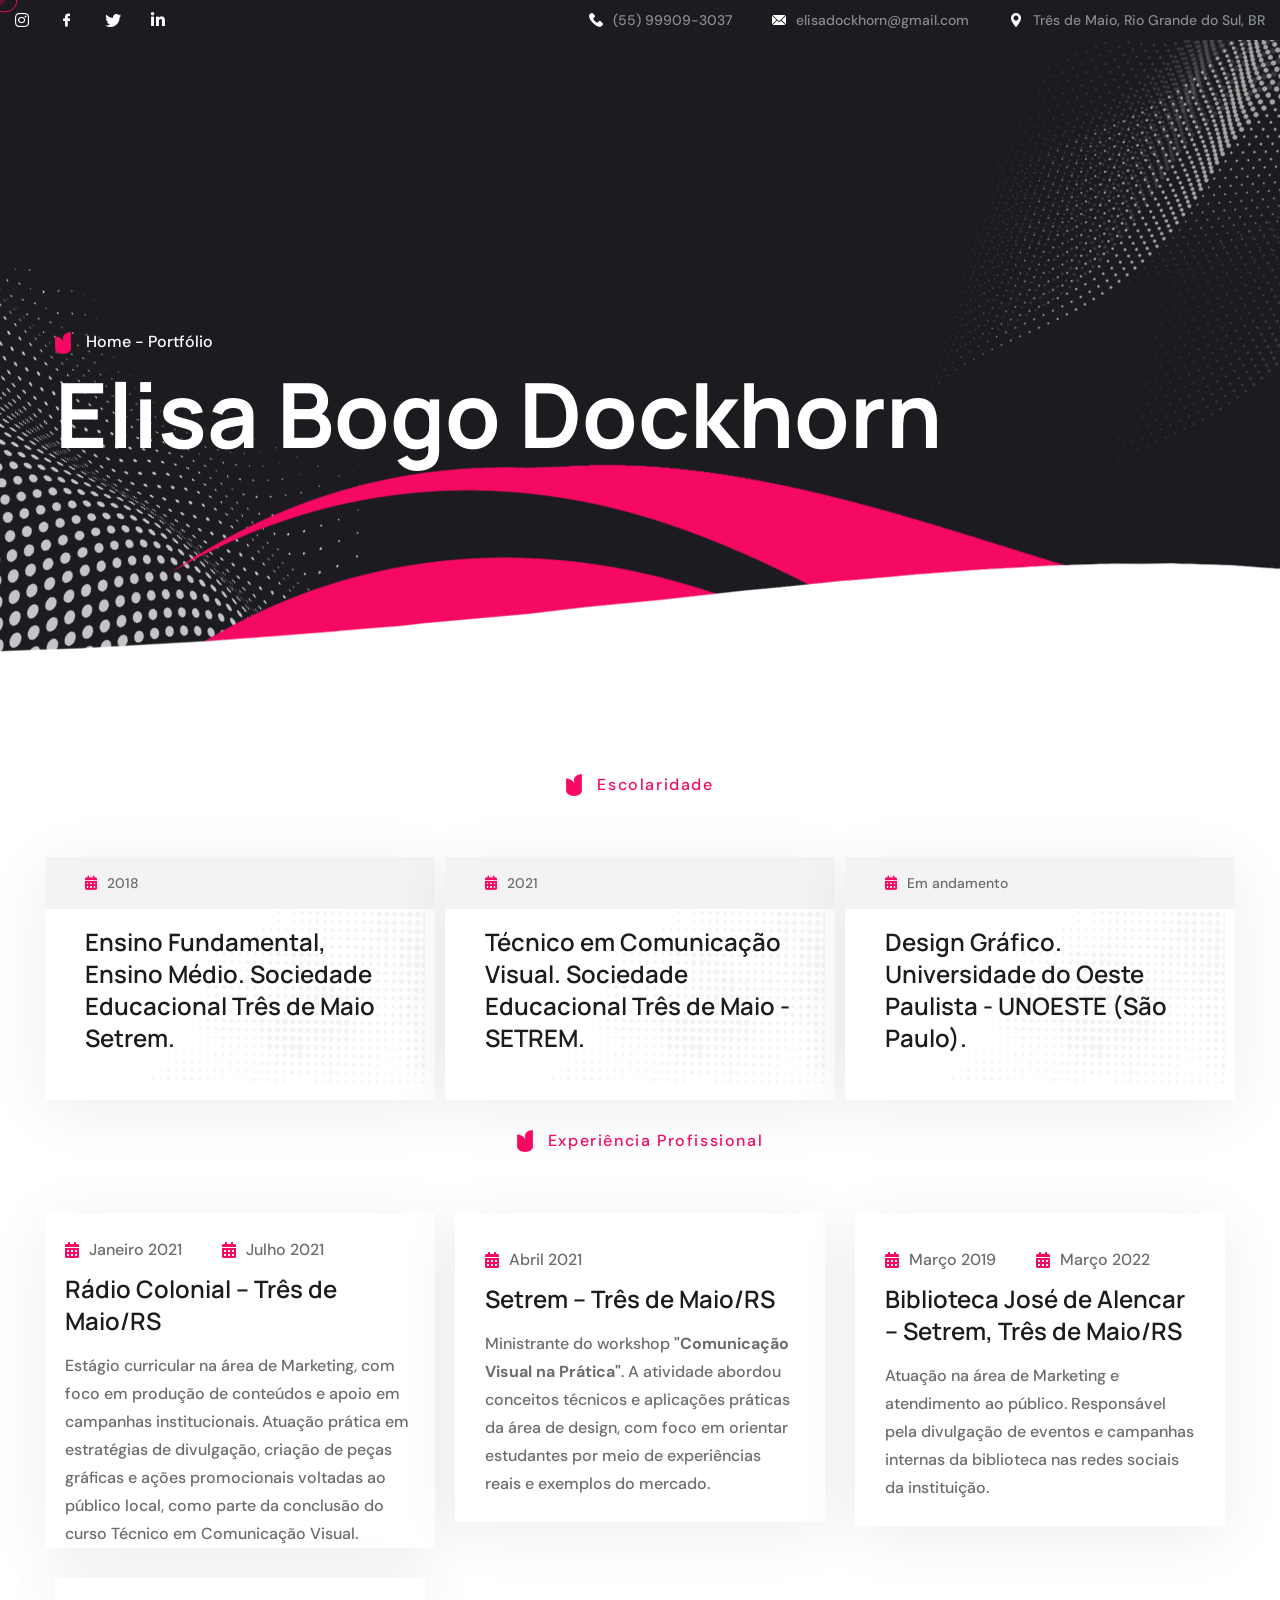
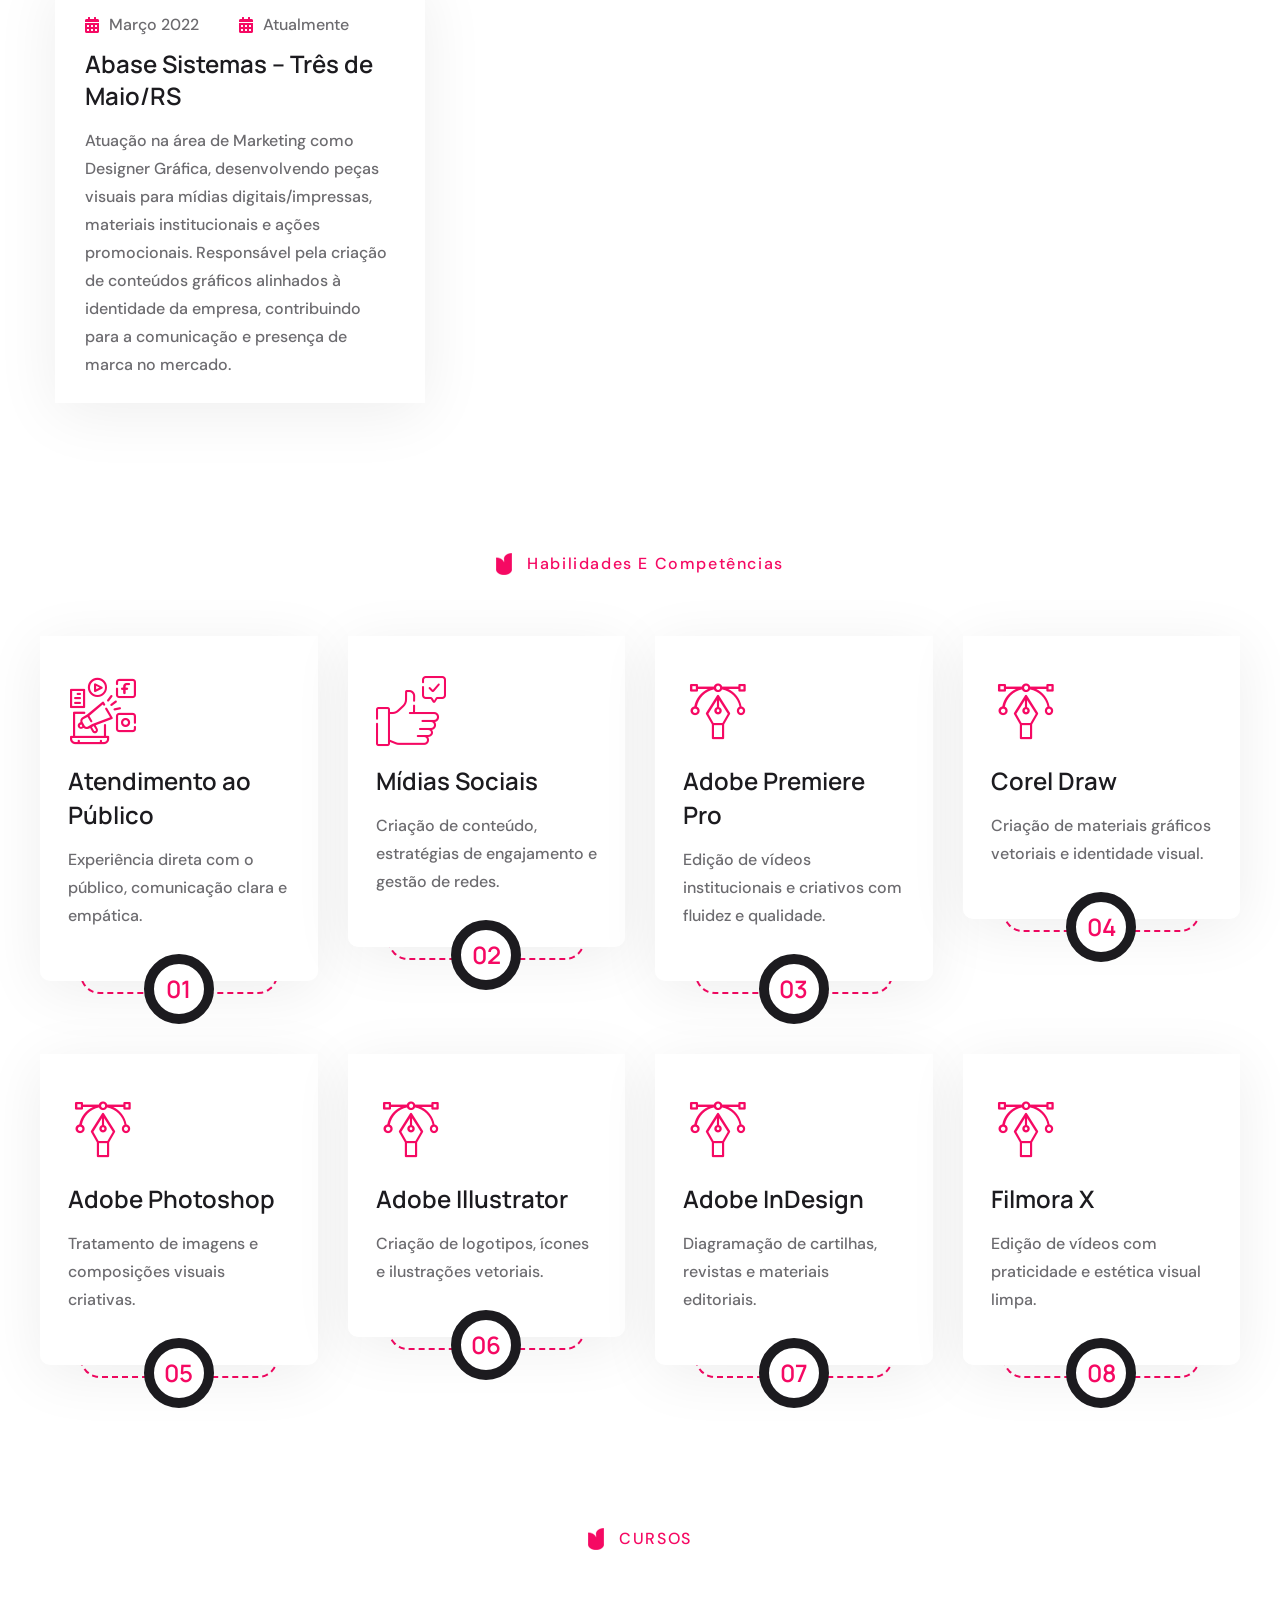
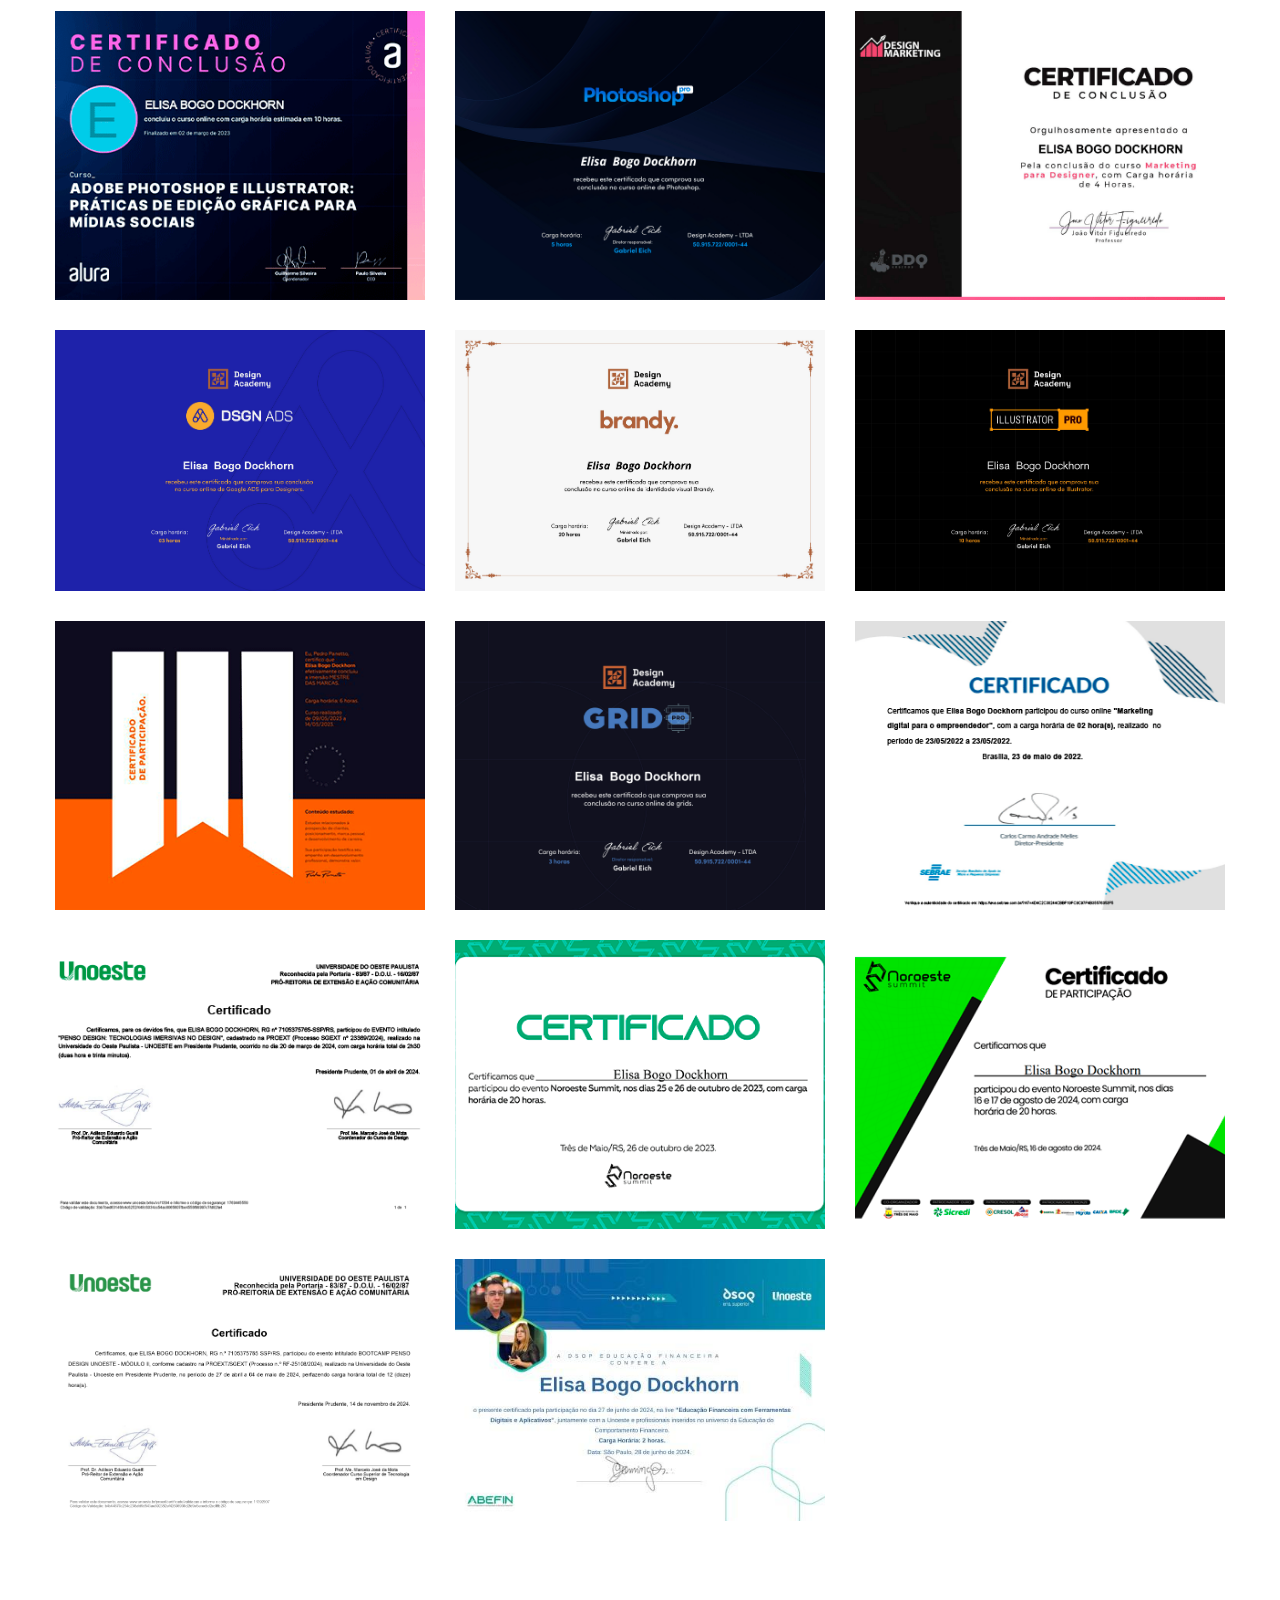
==== commit 05157af4: "correções" ====
--- a/trajetoria-elisa.html
+++ b/trajetoria-elisa.html
@@ -4,7 +4,7 @@
 <head>
     <meta charset="UTF-8" />
     <meta name="viewport" content="width=device-width, initial-scale=1.0" />
-    <title> Home  || Portifólio </title>
+    <title> Home  || Portfólio </title>
     <!-- favicons Icons -->
     <link rel="apple-touch-icon" sizes="180x180" href="assets/images/favicons/apple-touch-icon.png" />
     <link rel="icon" type="image/png" sizes="32x32" href="assets/images/favicons/favicon-32x32.png" />
@@ -59,8 +59,10 @@
                     <div class="main-menu__top-inner">
                         <div class="main-menu__top-left">
                             <div class="main-menu__social">
+                                <a href="https://www.instagram.com/elisa_dockhorn/" target="_blank"><span class="fab fa-instagram"></span></a>
                                 <a href="https://www.facebook.com/elisadockhorn?locale=pt_BR" target="_blank"><i class="icon-facebook"></i></a>
                                 <a href="https://x.com/dockhornelisa?s=21&t=mitChQyQxSVCJnLVAlV9iw" target="_blank"><i class="icon-twitter"></i></a>
+                                <a href="https://www.linkedin.com/in/elisa-dockhorn-designer-gr%C3%A1fica-profissional-pcd-8129b91a3/" target="_blank"><span class="fab fa-linkedin-in"></span></a>
                             </div>
                         </div>
                         <ul class="list-unstyled main-menu__contact-list">
@@ -119,7 +121,7 @@
                         <ul class="thm-breadcrumb list-unstyled">
                             <li><a href="index.html">Home</a></li>
                             <li><span>-</span></li>
-                            <li>Portifólio</li>
+                            <li>Portfólio</li>
                         </ul>
                     </div>
                     <h2>Elisa Bogo Dockhorn</h2>
@@ -149,8 +151,7 @@
                                 <div class="blog-three__content-shape-1">
                                     <img src="assets/images/shapes/blog-three-content-shape-1.png" alt="">
                                 </div>
-                                <h3 class="blog-three__title-2"><a href="#">Sociedade Educacional Três de Maio Setrem.
-                                    Ensino Fundamental, Ensino Médio </a></h3>
+                                <h3 class="blog-three__title-2"><a href="#">Ensino Fundamental, Ensino Médio. Sociedade Educacional Três de Maio Setrem.</a></h3>
                             </div>
                         </div>
                     </div>
@@ -165,7 +166,7 @@
                                 <div class="blog-three__content-shape-1">
                                     <img src="assets/images/shapes/blog-three-content-shape-1.png" alt="">
                                 </div>
-                                <h3 class="blog-three__title-2"><a href="#">Sociedade Educacional Três de Maio Setrem. Técnico em Comunicação Visual</a></h3>
+                                <h3 class="blog-three__title-2"><a href="#">Técnico em Comunicação Visual. Sociedade Educacional Três de Maio - SETREM.</a></h3>
                             </div>
                         </div>
                     </div>
@@ -180,8 +181,7 @@
                                 <div class="blog-three__content-shape-1">
                                     <img src="assets/images/shapes/blog-three-content-shape-1.png" alt="">
                                 </div>
-                                <h3 class="blog-three__title-2"><a href="#">Instituição de Ensino Superior em Presidente Prudente, São Paulo - (Unoeste) 
-                                    (Design Gráfico)</a></h3>
+                                <h3 class="blog-three__title-2"><a href="#">Design Gráfico. Universidade do Oeste Paulista - UNOESTE (São Paulo).</a></h3>
                             </div>
                         </div>
                     </div>
@@ -211,7 +211,7 @@
                                 </ul>
                                 <h3 class="blog-one__title"><a href="#">Rádio Colonial – Três de Maio/RS</a></h3>
                                 <p class="blog-one__text">
-                                    Estágio curricular na área de Marketing, com foco em produção de conteúdo e apoio em campanhas institucionais.
+                                    Estágio curricular na área de Marketing, com foco em produção de conteúdos e apoio em campanhas institucionais.
                                     Atuação prática em estratégias de divulgação, criação de peças gráficas e ações promocionais voltadas ao público local, como parte da conclusão do curso Técnico em Comunicação Visual.
                                 </p>
                             </div>
@@ -228,7 +228,7 @@
                                 <h3 class="blog-one__title"><a href="#">Setrem – Três de Maio/RS</a></h3>
                                 <p class="blog-one__text">
                                     Ministrante do workshop <strong>"Comunicação Visual na Prática"</strong>.
-                                    A atividade abordou conceitos técnicos e aplicações práticas da área de design visual, com foco em orientar estudantes por meio de experiências reais e exemplos do mercado.
+                                    A atividade abordou conceitos técnicos e aplicações práticas da área de design, com foco em orientar estudantes por meio de experiências reais e exemplos do mercado.
                                 </p>
                             </div>
                         </div>
@@ -246,8 +246,7 @@
                                 </ul>
                                 <h3 class="blog-one__title"><a href="#">Biblioteca José de Alencar – Setrem, Três de Maio/RS</a></h3>
                                 <p class="blog-one__text">
-                                    Atuação na área de Marketing e atendimento ao público. Responsável pela divulgação de eventos e campanhas internas da biblioteca nas redes sociais institucional.
-                                    Contribuiu ativamente para aproximar o acervo da comunidade acadêmica por meio de ações comunicacionais visuais.
+                                    Atuação na área de Marketing e atendimento ao público. Responsável pela divulgação de eventos e campanhas internas da biblioteca nas redes sociais da instituição.
                                 </p>
                             </div>
                         </div>
@@ -265,7 +264,7 @@
                                 </ul>
                                 <h3 class="blog-one__title"><a href="#">Abase Sistemas – Três de Maio/RS</a></h3>
                                 <p class="blog-one__text">
-                                    Atuação na área de Marketing como Designer Gráfica, desenvolvendo peças visuais para mídias digitais, materiais institucionais e ações promocionais.
+                                    Atuação na área de Marketing como Designer Gráfica, desenvolvendo peças visuais para mídias digitais/impressas, materiais institucionais e ações promocionais.
                                     Responsável pela criação de conteúdos gráficos alinhados à identidade da empresa, contribuindo para a comunicação e presença de marca no mercado.
                                 </p>
                             </div>
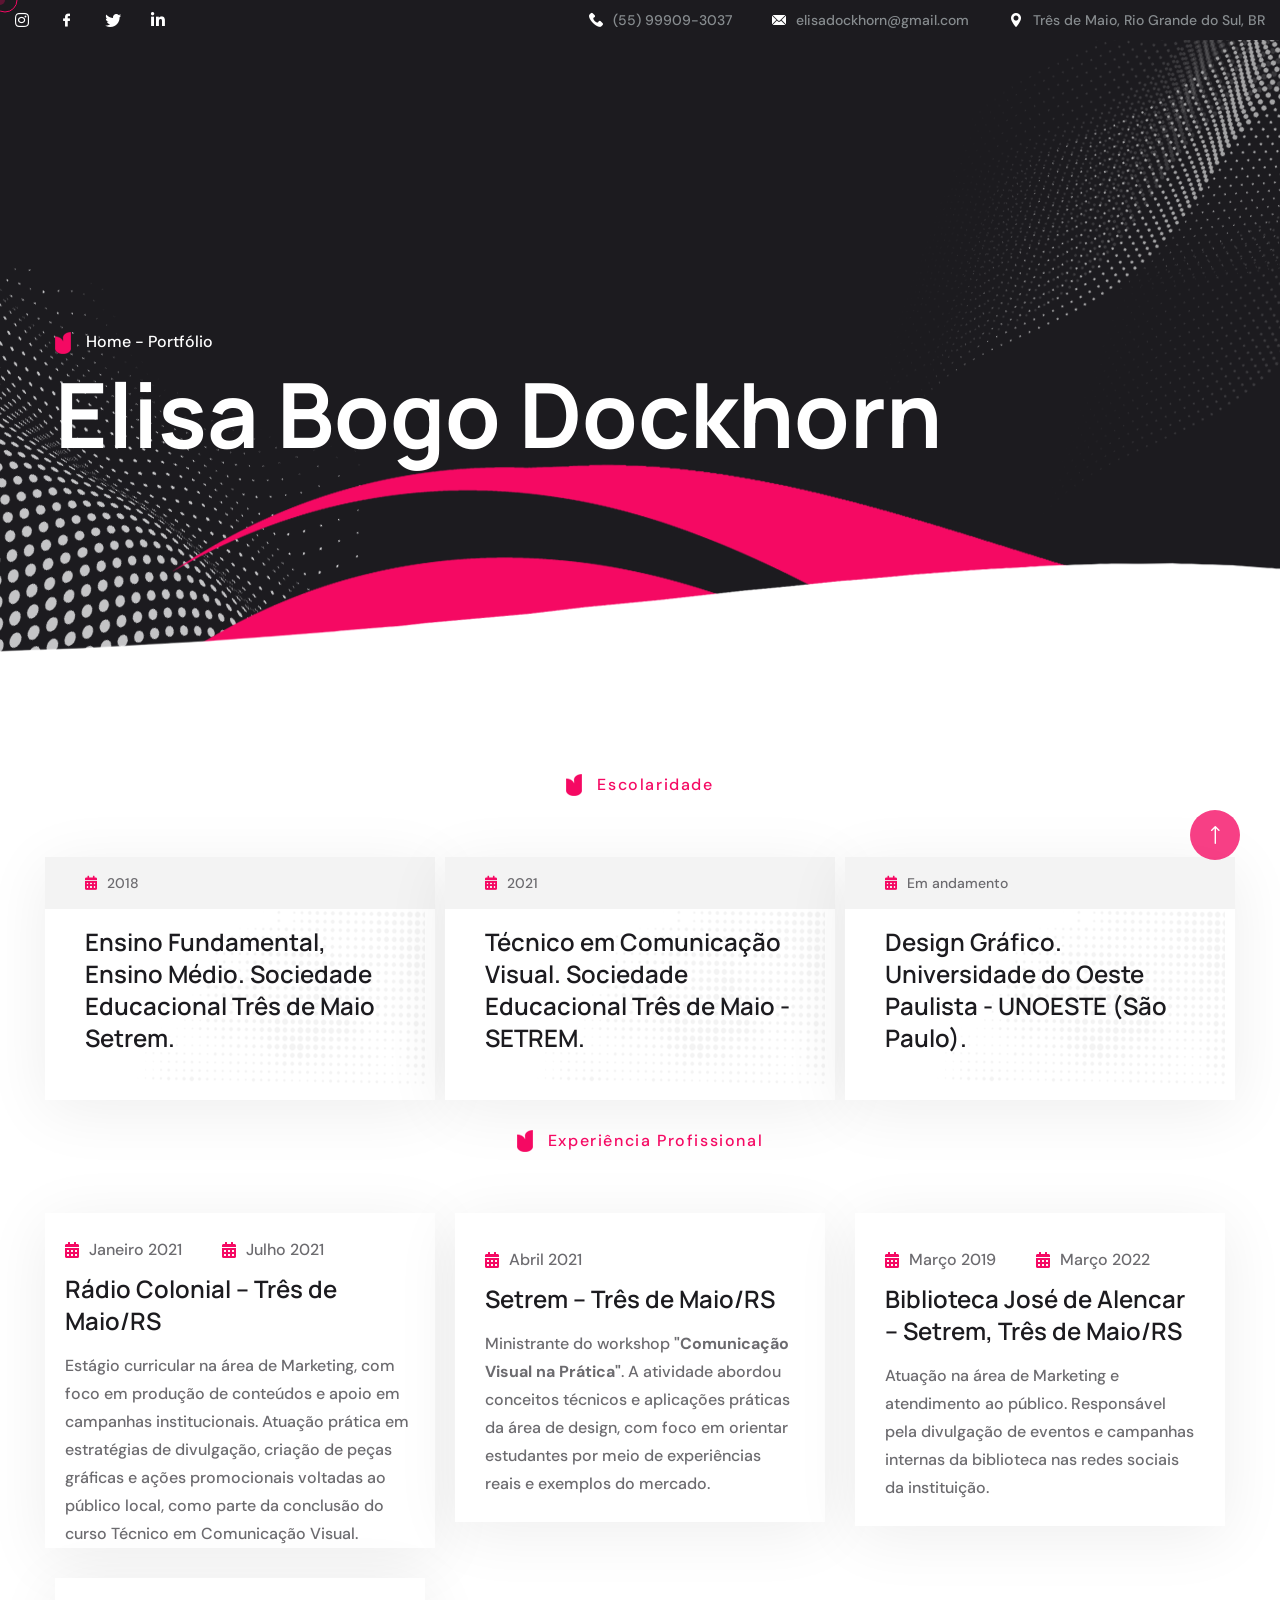
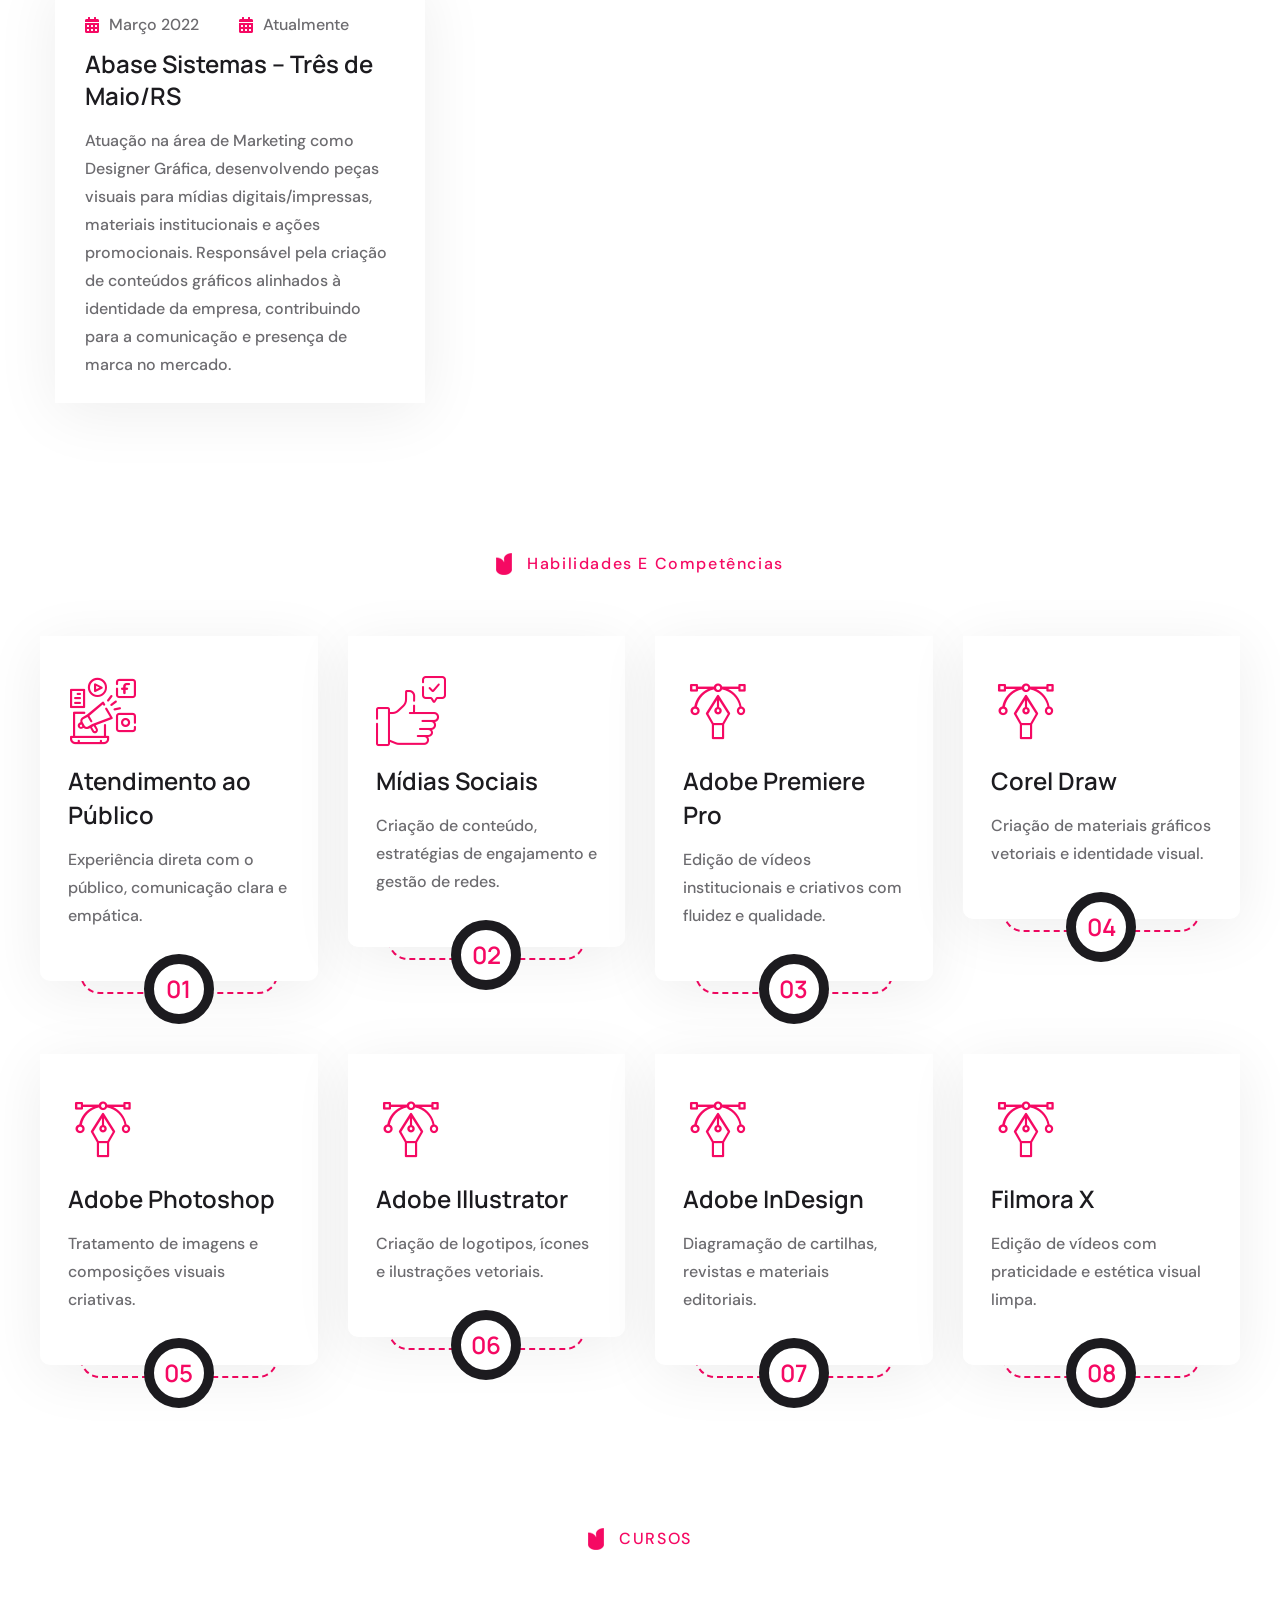
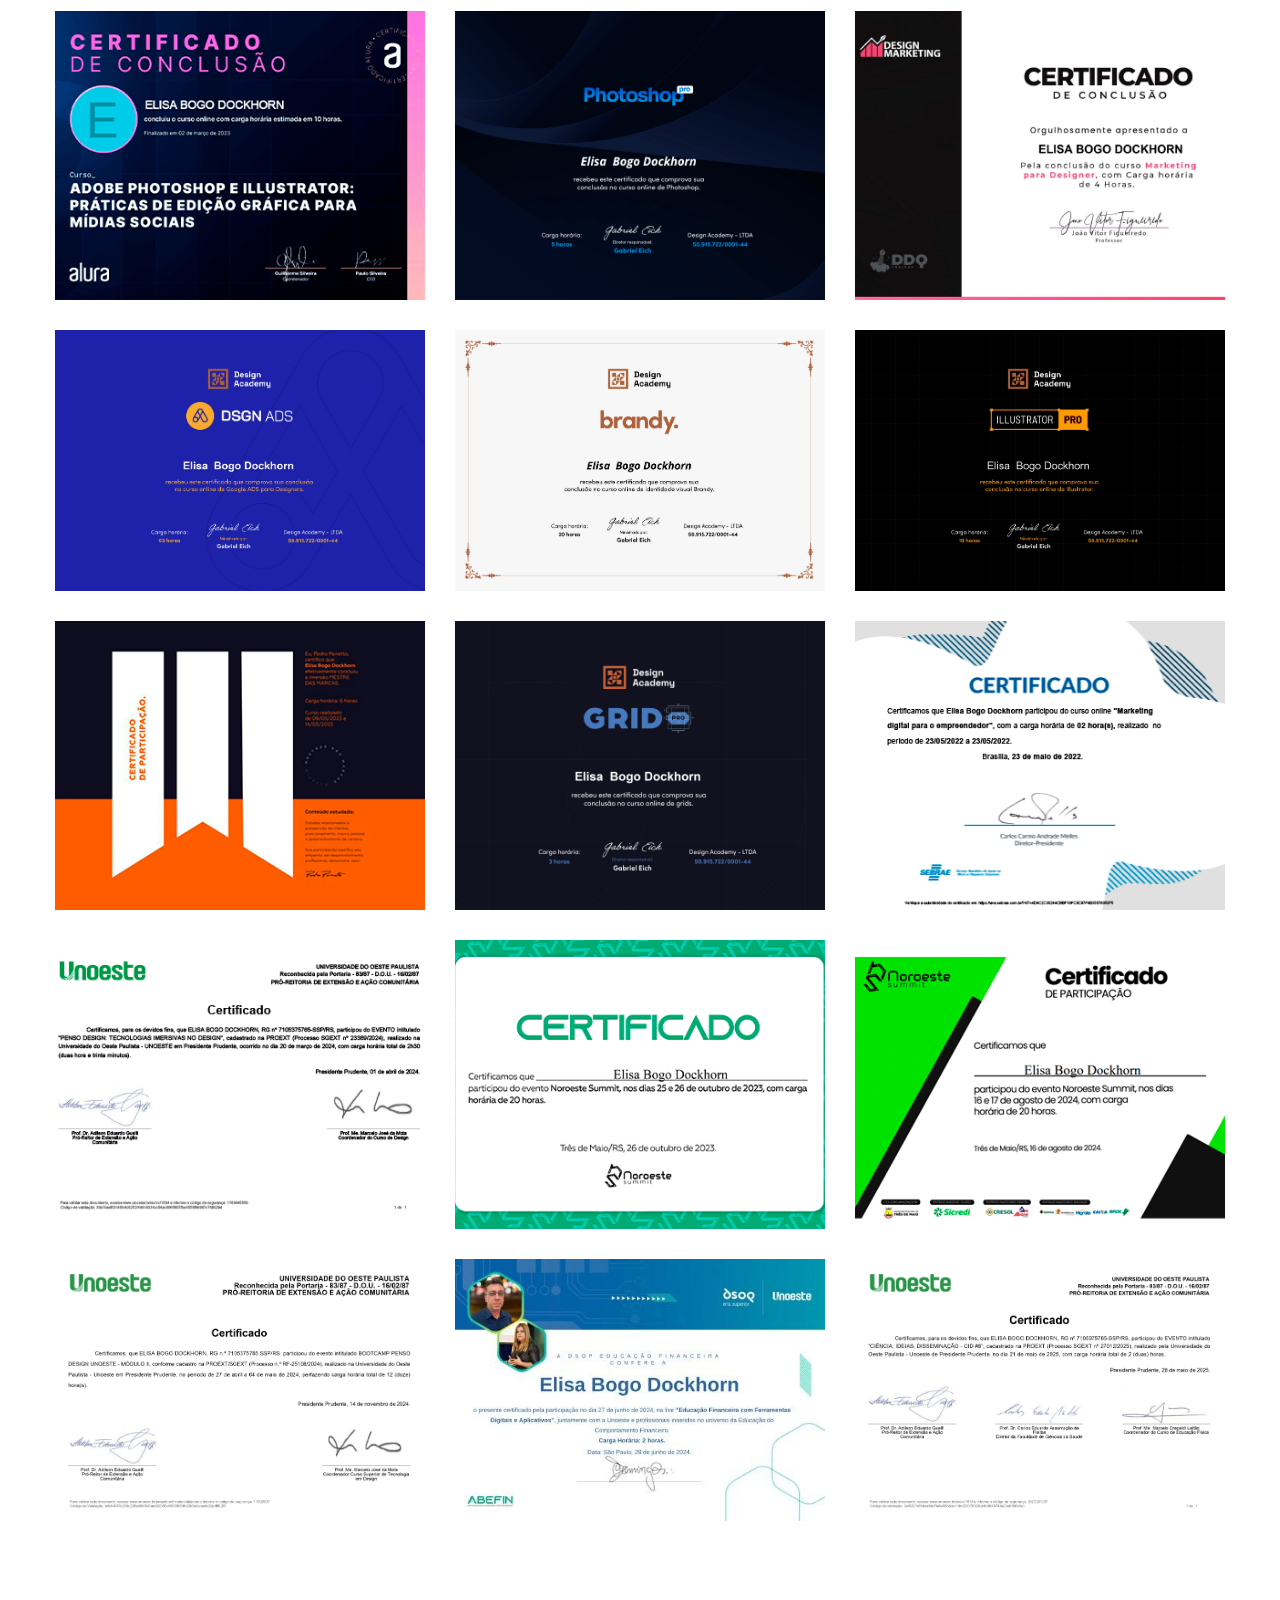
==== commit 34193d37: "Adição certificado" ====
--- a/trajetoria-elisa.html
+++ b/trajetoria-elisa.html
@@ -587,6 +587,18 @@
                                 </div>
                                 <div class="project-one__content">
                                     <h3 class="project-one__title"><a href="assets/flies/Educacao Financeira.pdf">Educação Financeira com Ferramentas Digitais e Aplicativos (Dsop Educação Financeira).</a></h3>
+                                </div>
+                            </div>
+                        </div>
+                    </div>
+                    <div class="col-xl-4 col-lg-6 col-md-6 wow fadeInRight" data-wow-delay="300ms">
+                        <div class="project-one__single">
+                            <div class="project-one__img-box">
+                                <div class="project-one__img">
+                                    <img src="assets/images/formation/CID_8.jpg" alt="">
+                                </div>
+                                <div class="project-one__content">
+                                    <h3 class="project-one__title"><a href="assets/flies/CID_8.pdf">CIÊNCIA, IDEIAS, DISSEMINAÇÃO - CID #8.</a></h3>
                                 </div>
                             </div>
                         </div>
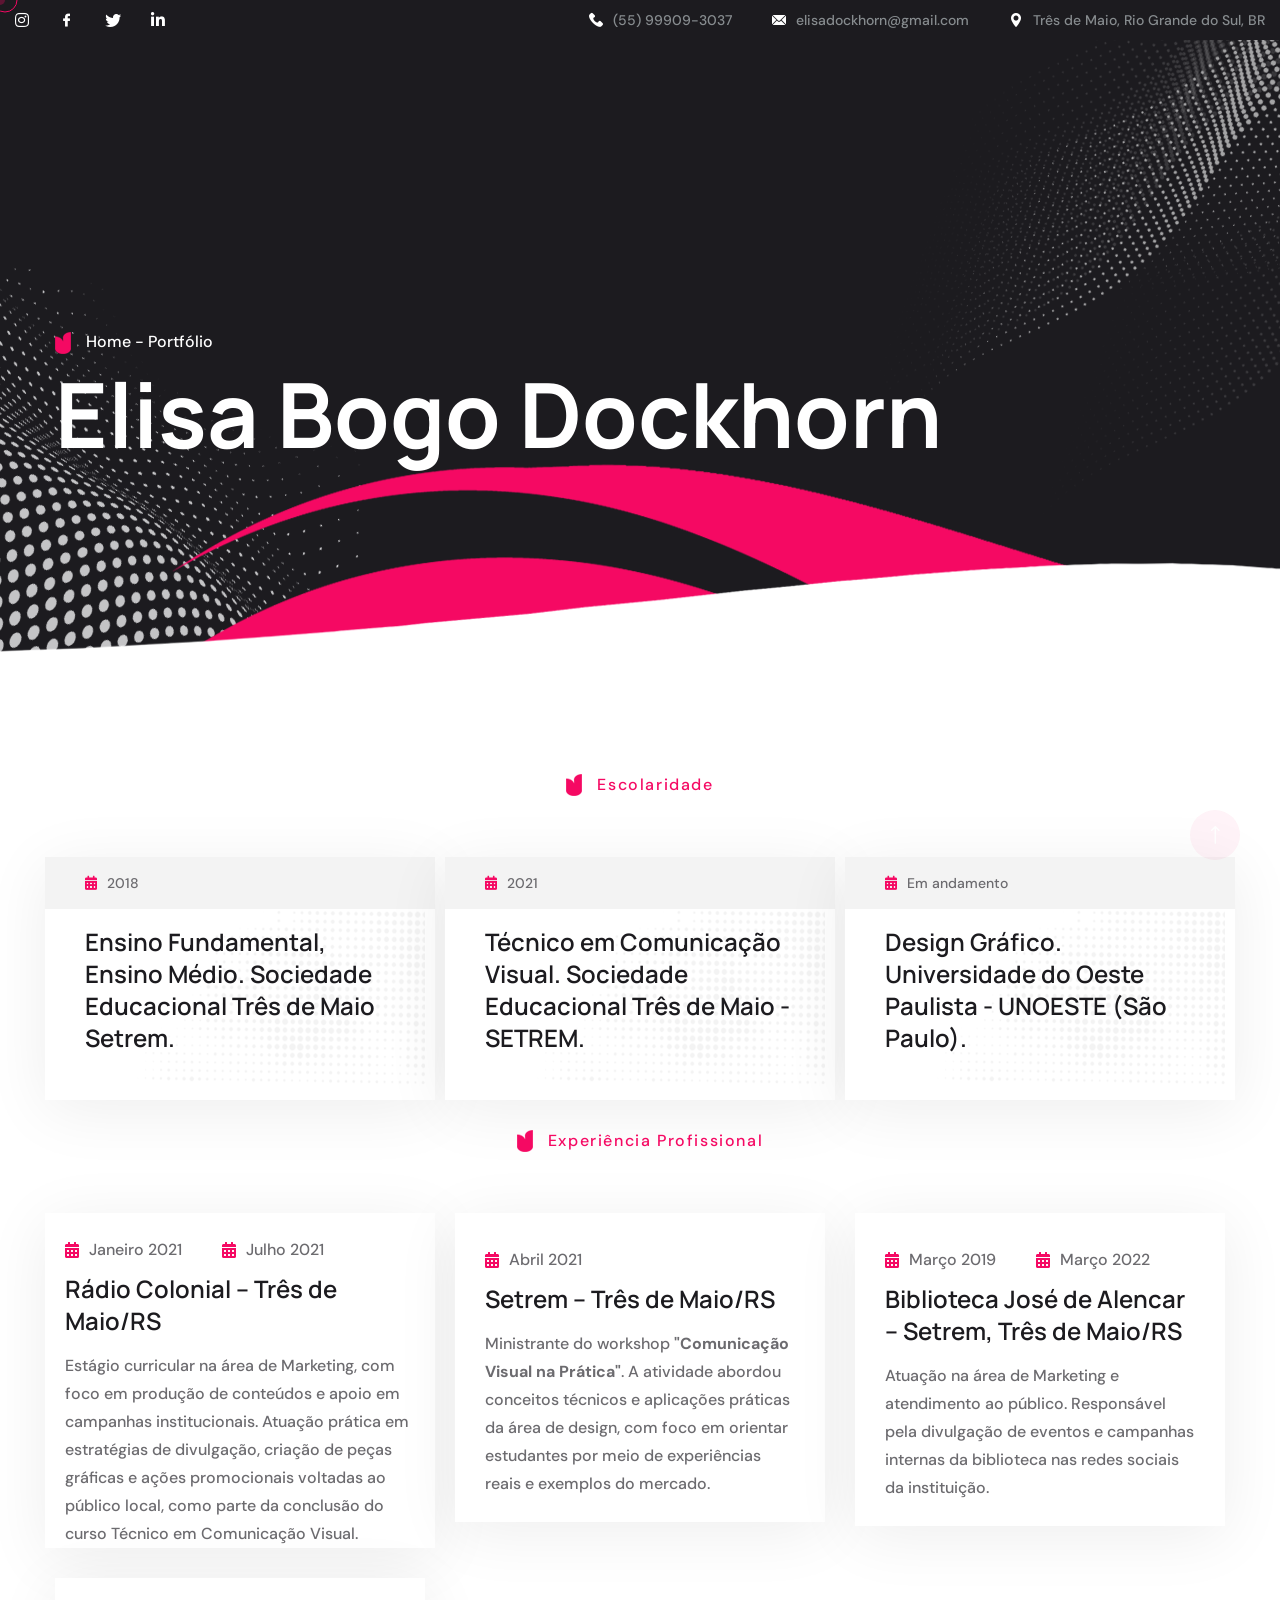
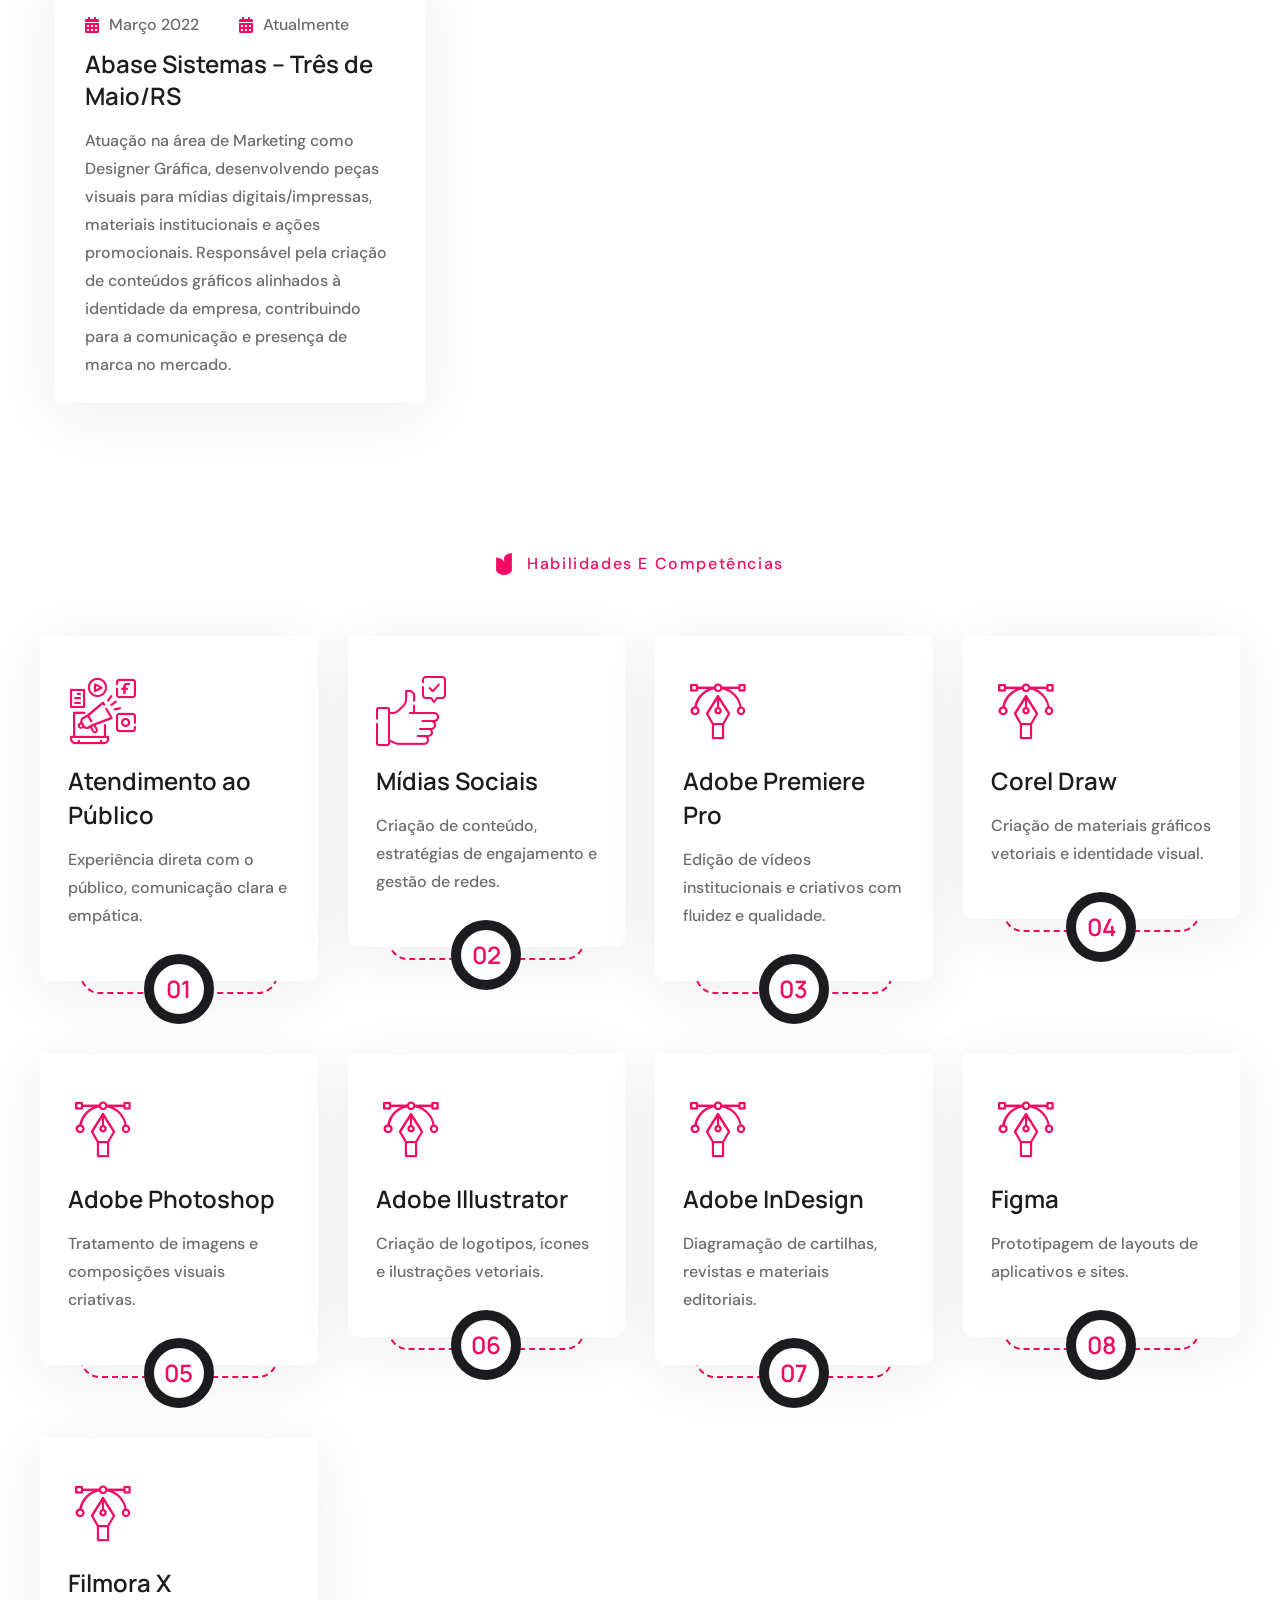
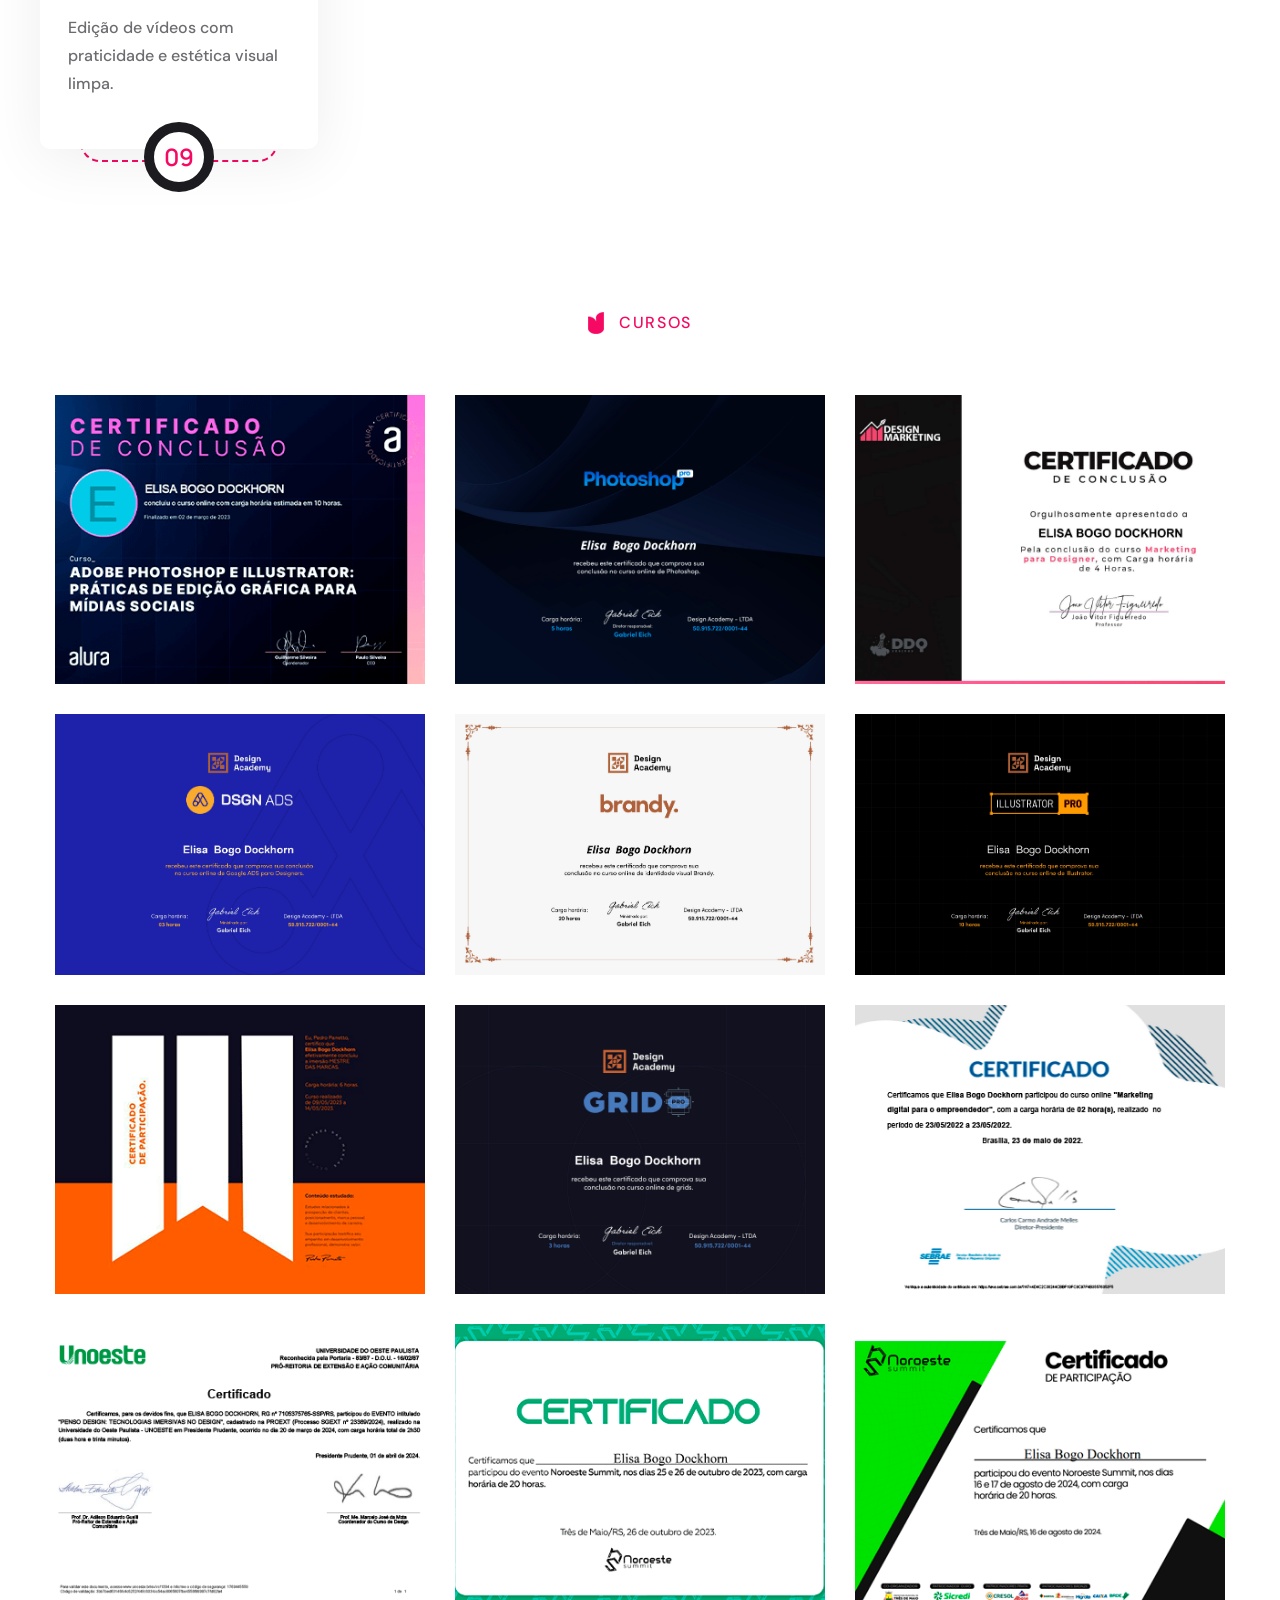
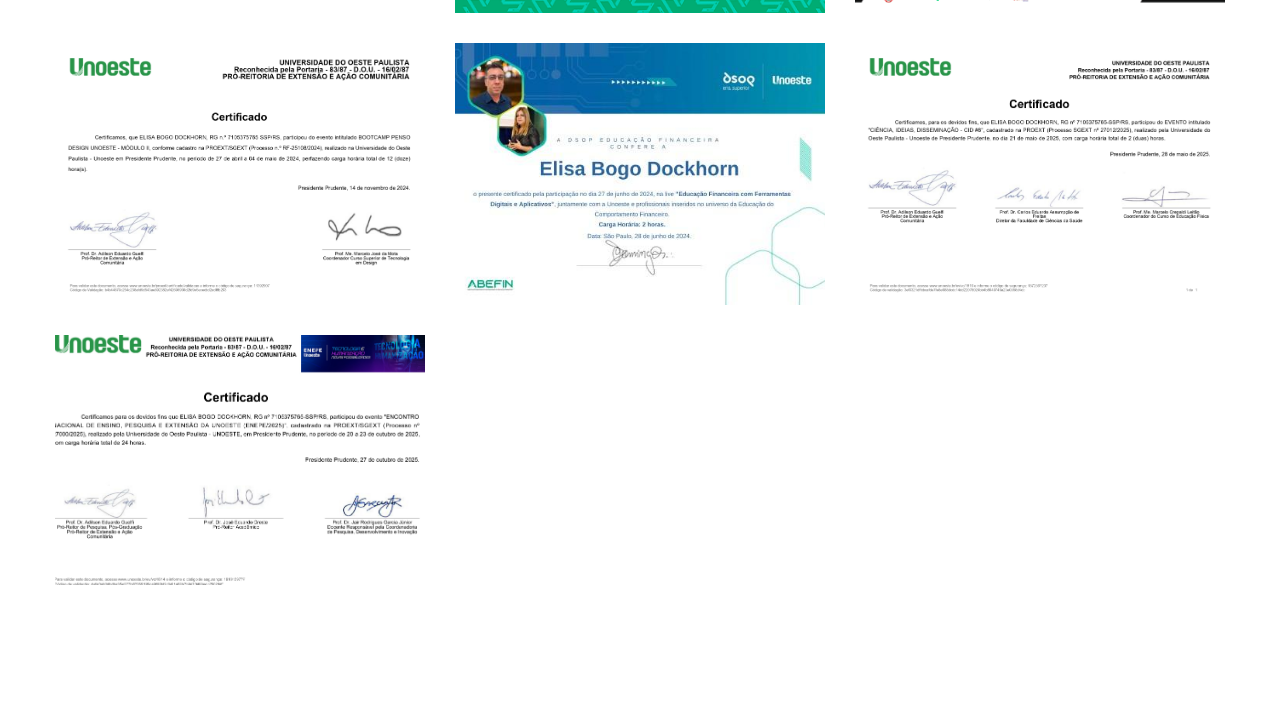
==== commit 32ad7d7f: "add" ====
--- a/trajetoria-elisa.html
+++ b/trajetoria-elisa.html
@@ -388,7 +388,20 @@
                             </div>
                         </div>
                     </div>
-                    <!-- Filmora X -->
+                    <div class="col-xl-3 col-lg-6 col-md-6 wow fadeInLeft" data-wow-delay="600ms">
+                        <div class="process-one__single-inner">
+                            <div class="process-one__single-shape"></div>
+                            <div class="process-one__single">
+                                
+                                <div class="process-one__icon">
+                                    <span class="icon-curve"></span>
+                                </div>
+                                <h3 class="process-one__title">Figma</h3>
+                                <p class="process-one__text">Prototipagem de layouts de aplicativos e sites.</p>
+                                <div class="process-one__count"></div>
+                            </div>
+                        </div>
+                    </div>
                     <div class="col-xl-3 col-lg-6 col-md-6 wow fadeInLeft" data-wow-delay="800ms">
                         <div class="process-one__single-inner">
                             <div class="process-one__single-shape"></div>
@@ -604,6 +617,18 @@
                         </div>
                     </div>
 <!-- Fim quinta linha -->
+                    <div class="col-xl-4 col-lg-6 col-md-6 wow fadeInRight" data-wow-delay="300ms">
+                        <div class="project-one__single">
+                            <div class="project-one__img-box">
+                                <div class="project-one__img">
+                                    <img src="assets/images/formation/T&H.jpg" alt="">
+                                </div>
+                                <div class="project-one__content">
+                                    <h3 class="project-one__title"><a href="assets/flies/Tecnologia e humanizacao.pdf">Tecnologia e Humanização</a></h3>
+                                </div>
+                            </div>
+                        </div>
+                    </div>
                 </div>
             </div>
         </section>
--- a/assets/css/zefxa.css
+++ b/assets/css/zefxa.css
@@ -8907,6 +8907,7 @@
 .team-details__top {
   position: relative;
   display: block;
+  z-index: 1;
 }
 
 .team-details__top-left {
@@ -8916,8 +8917,11 @@
 }
 
 .team-details__top-img {
-  position: relative;
-  display: block;
+    width: 100%;
+    border-bottom-left-radius: 150px;
+    border-top-right-radius: 150px;
+    display: block;
+    z-index: 1;
 }
 
 .team-details__top-img img {
@@ -8935,40 +8939,37 @@
   width: 100%;
   padding: 15px 50px 17px;
   border-top-right-radius: 65px;
-  z-index: 2;
-}
-
-.team-details__client-content>P {
+  z-index: 3;
+}
+
+.team-details__client-content > p {
   font-weight: 500;
   text-transform: uppercase;
   letter-spacing: 0.080em;
 }
 
-.team-details__client-content>h4 {
+.team-details__client-content > h4 {
   font-size: 24px;
   font-weight: 500;
   line-height: 30px;
 }
 
 .team-details__social-and-share {
-  position: absolute;
-  bottom: 0;
-  right: -50px;
+  width: 100%;              /* 🔹 ocupa toda a linha */
+  display: flex;           
+  justify-content: center;  /* 🔹 centraliza os ícones */
+  padding: 15px 0;          /* 🔹 evita o quadrado */
   background-color: var(--zefxa-black);
-  border-top-left-radius: 40px;
-  border-top-right-radius: 40px;
-  padding-top: 35px;
-  padding-bottom: 35px;
-  padding-left: 13px;
-  padding-right: 13px;
-  z-index: 2;
+  border-radius: 20px;
+  margin-top: 15px;
+  z-index: 3;
 }
 
 .team-details__social {
-  position: relative;
-  display: flex;
-  align-items: center;
-  flex-direction: column;
+  width: 100%;
+  flex: 1 1 auto; 
+  display: flex;
+  justify-content: center;
 }
 
 .team-details__social a {
@@ -8976,8 +8977,8 @@
   display: flex;
   align-items: center;
   justify-content: center;
-  width: 54px;
-  height: 54px;
+  width: 45px;
+  height: 45px;
   border-radius: 50%;
   font-size: 18px;
   color: var(--zefxa-white);
--- a/assets/css/zefxa-responsive.css
+++ b/assets/css/zefxa-responsive.css
@@ -1077,7 +1077,7 @@
     }
 
     .about-three__bg-box {
-        display: none;
+        display: inline-block;
     }
 
     .about-three__text-1 {
@@ -1339,13 +1339,6 @@
         left: 0;
         bottom: 0;
         padding: 15px 0 17px;
-    }
-
-    .team-details__social-and-share {
-        position: relative;
-        bottom: 0;
-        right: 0;
-        width: 80px;
     }
 
     .team-details__points li {
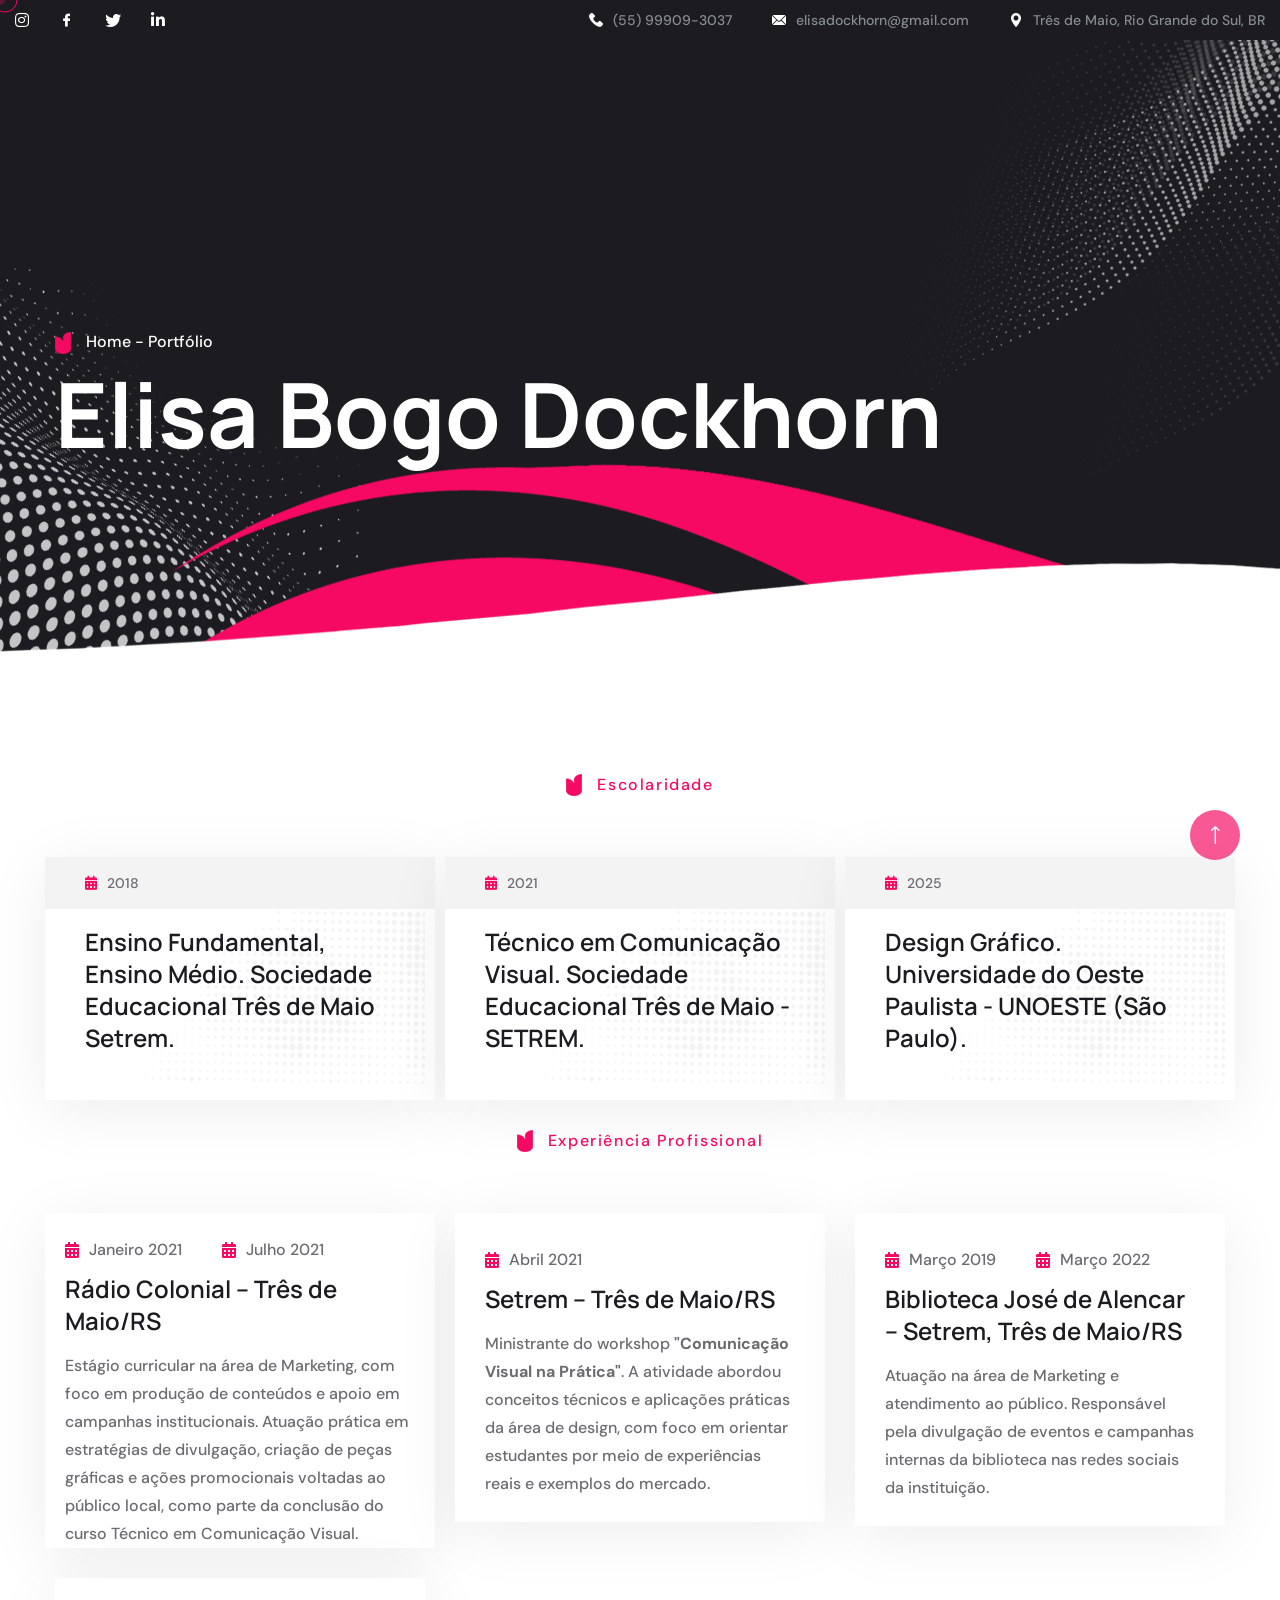
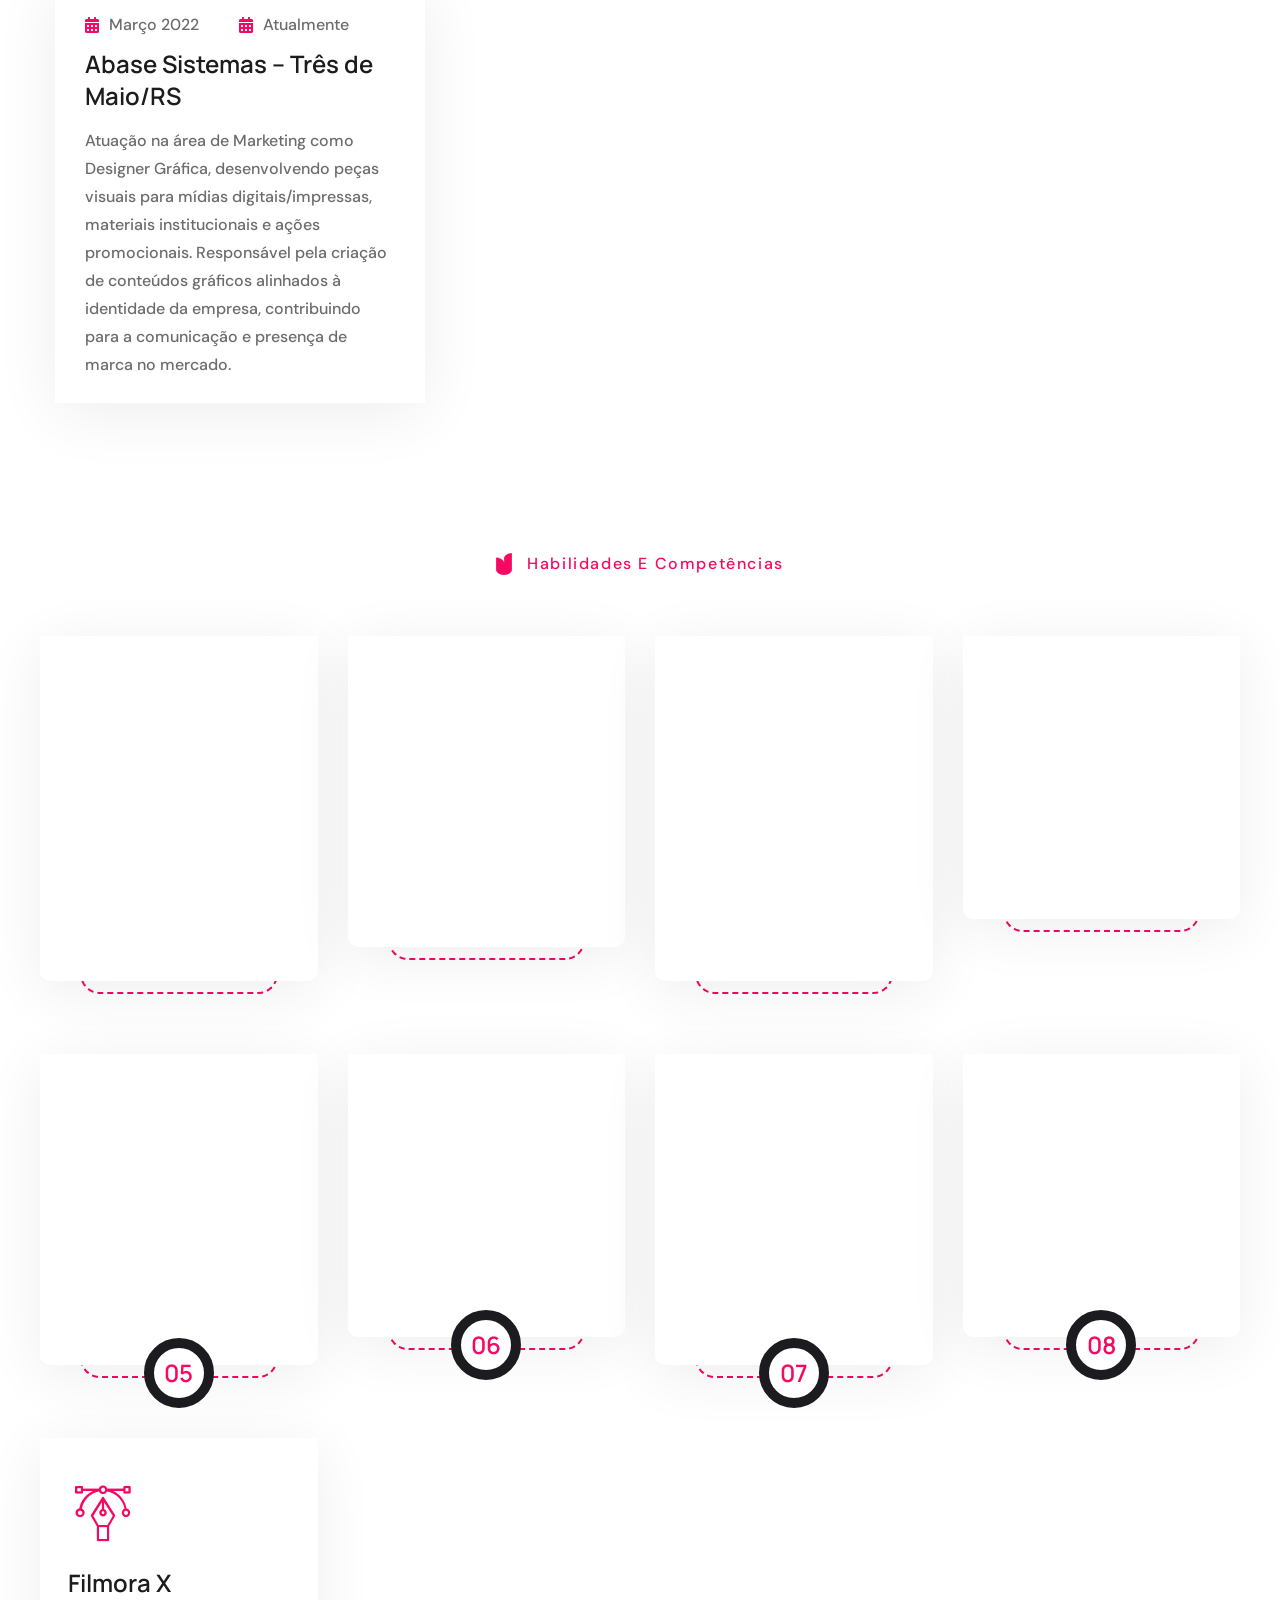
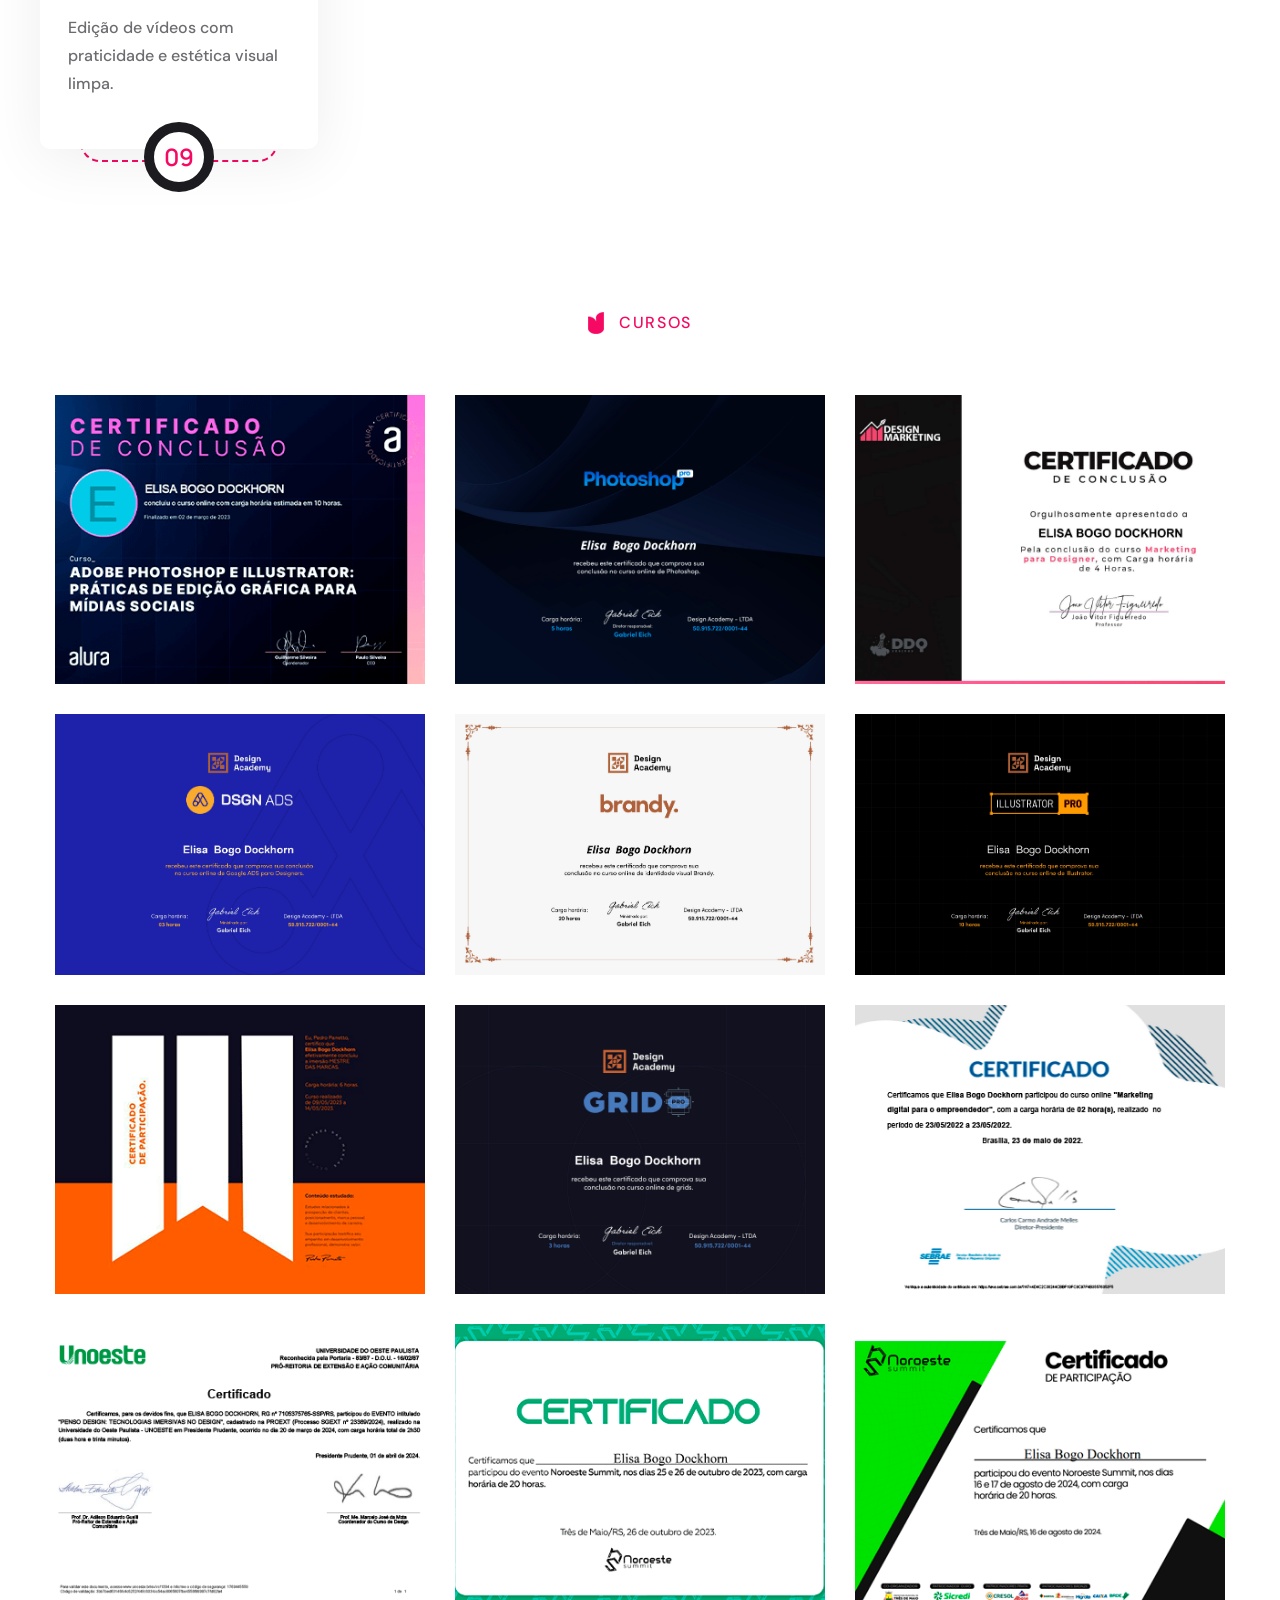
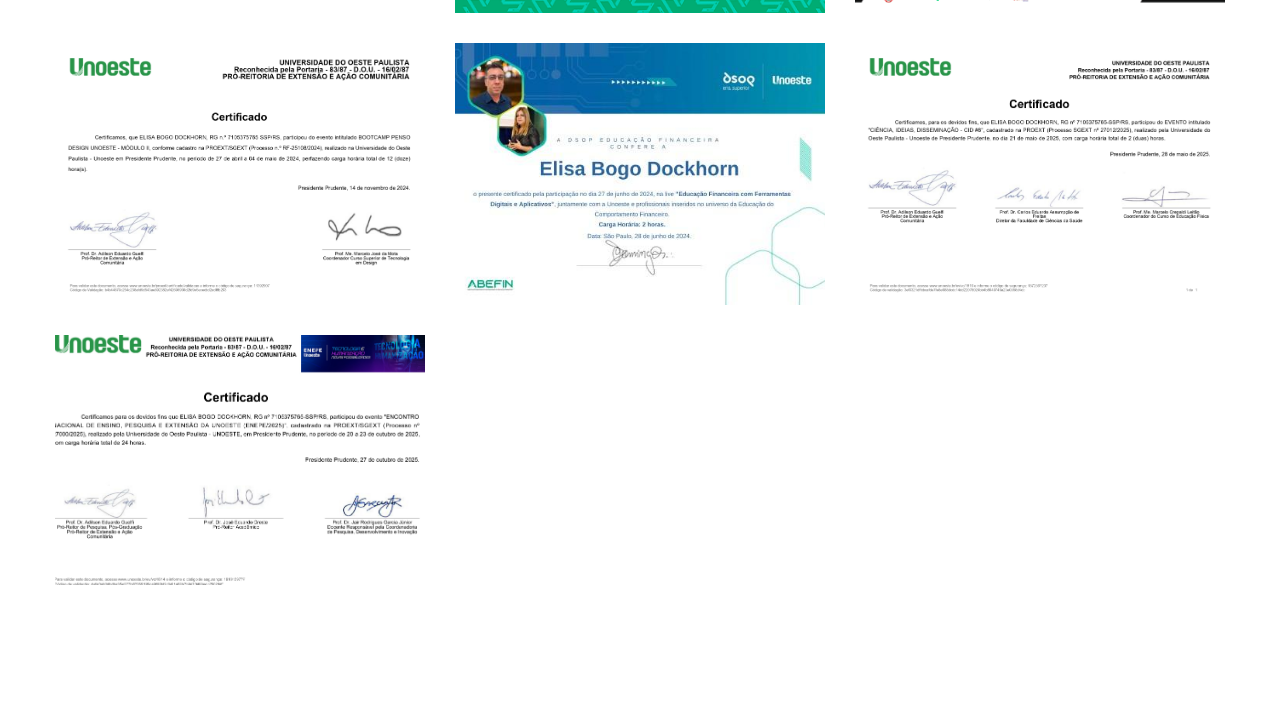
==== commit f75584e2: "data" ====
--- a/trajetoria-elisa.html
+++ b/trajetoria-elisa.html
@@ -173,9 +173,9 @@
                     <div class="col-xl-4 col-lg-4 wow fadeInLeft" data-wow-delay="600ms">
                         <div class="blog-three__single-2">
                             <ul class="blog-three__meta-2 list-unstyled">
-                                <li>
-                                    <a href="#"><span class="fas fa-calendar-alt"></span>Em andamento</a>
-                                </li>
+                                    <li>
+                                        <a href="#"><span class="fas fa-calendar-alt"></span>2025</a>
+                                    </li>
                             </ul>
                             <div class="blog-three__title-box">
                                 <div class="blog-three__content-shape-1">
--- a/assets/css/zefxa.css
+++ b/assets/css/zefxa.css
@@ -7052,6 +7052,11 @@
   background-size: cover;
   background-position: center;
 }
+@media (max-width: 768px){
+.about-three__shape-2{
+display:none;
+}
+}
 
 .about-three__video-link {
   position: absolute;
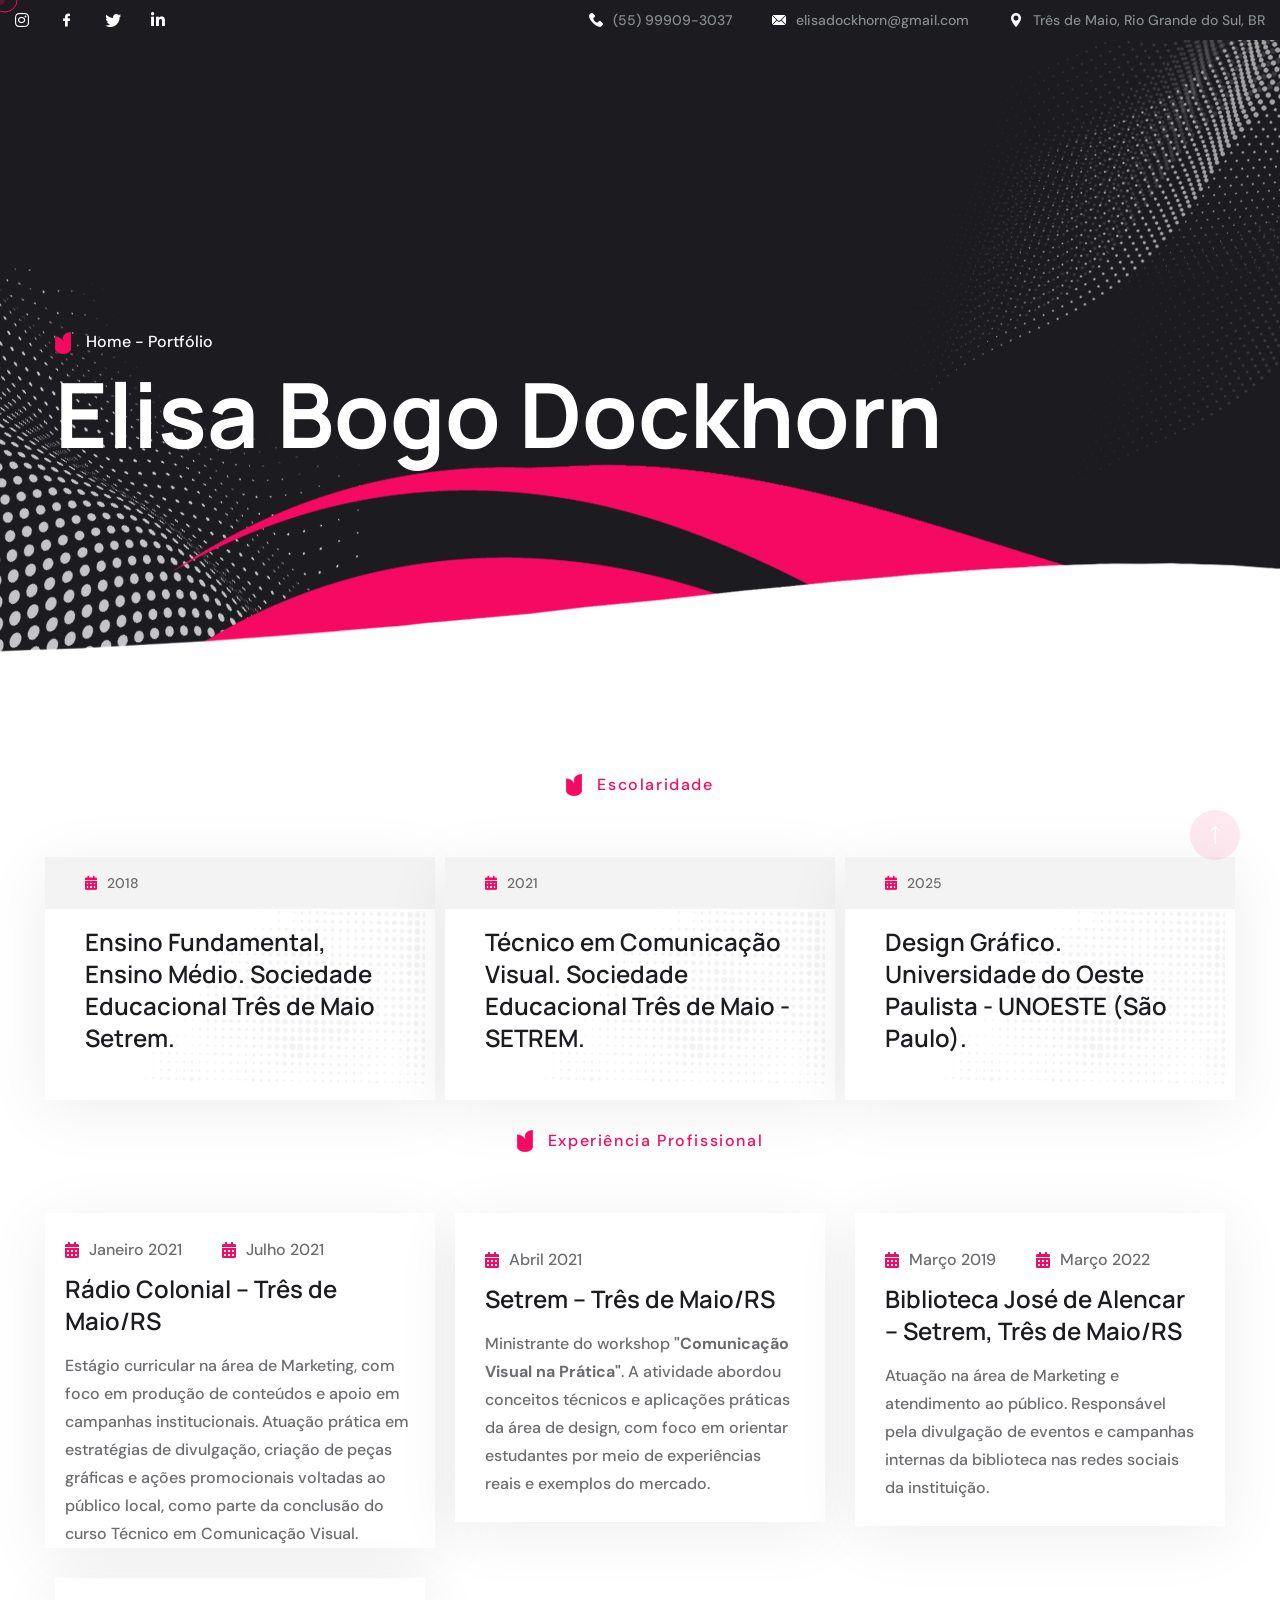
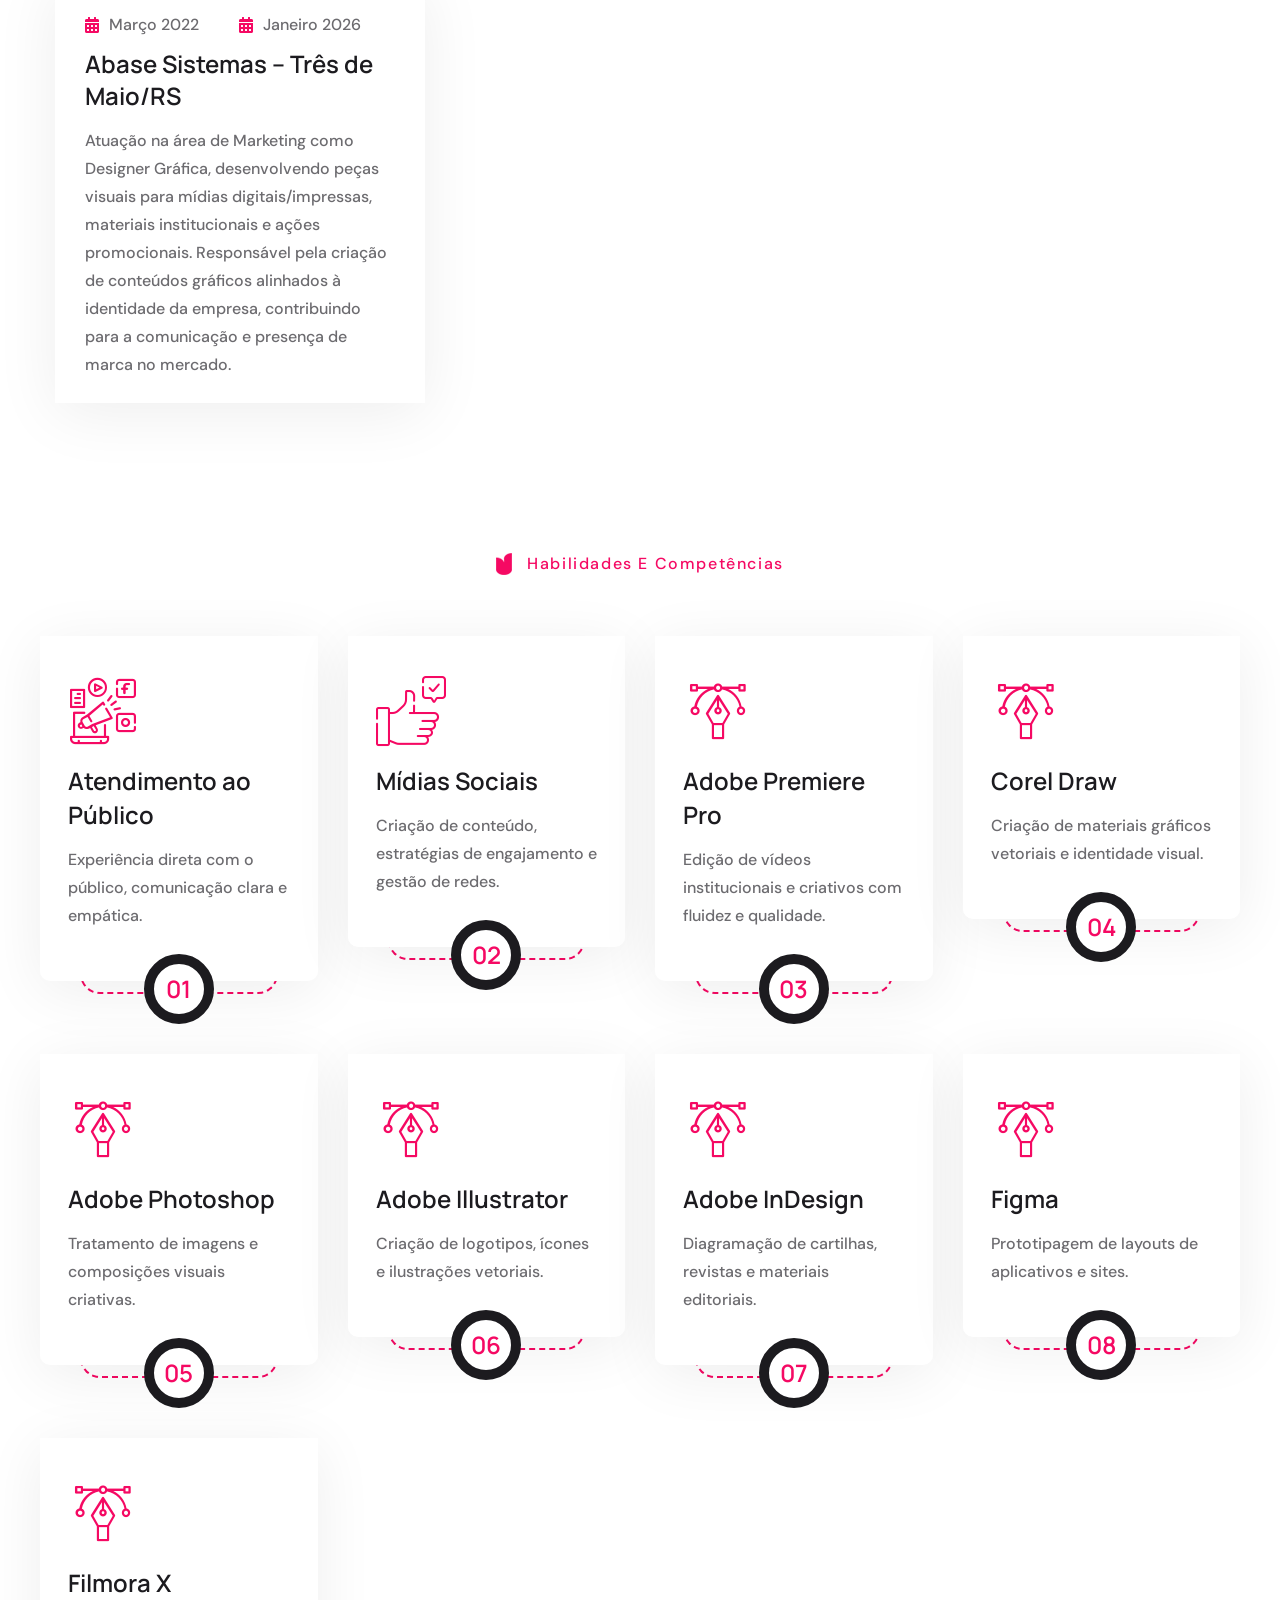
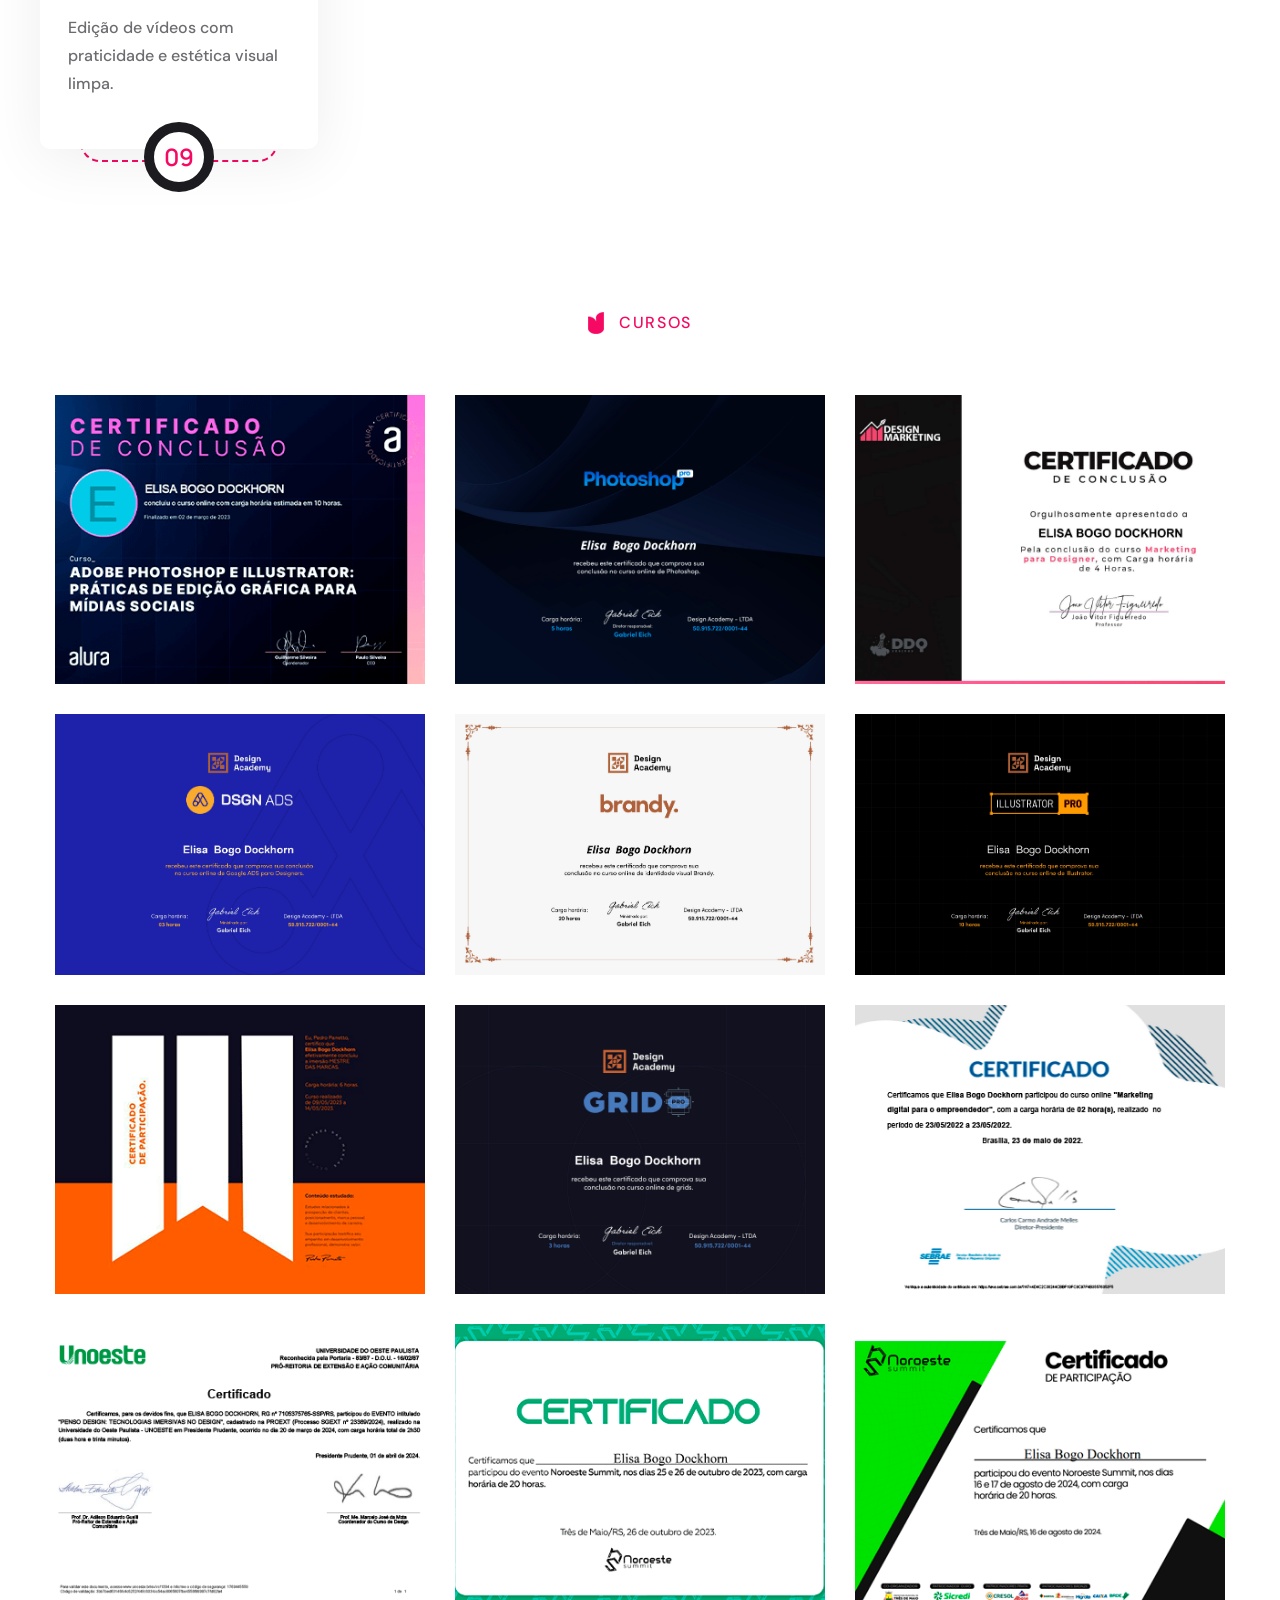
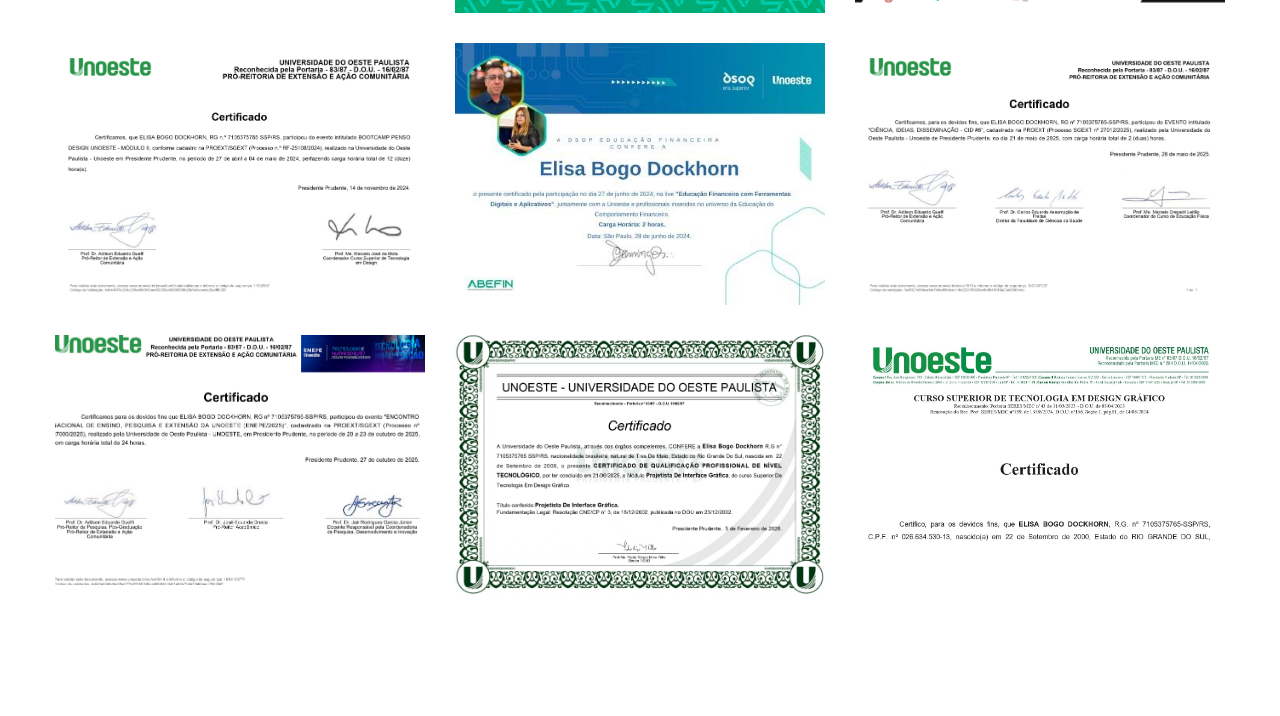
==== commit 4f0bbf8c: "adições" ====
--- a/trajetoria-elisa.html
+++ b/trajetoria-elisa.html
@@ -259,7 +259,7 @@
                                         <a href="#"><span class="fas fa-calendar-alt"></span>Março 2022</a>
                                     </li>
                                     <li>
-                                        <a href="#"><span class="fas fa-calendar-alt"></span>Atualmente</a>
+                                        <a href="#"><span class="fas fa-calendar-alt"></span> Janeiro 2026</a>
                                     </li>
                                 </ul>
                                 <h3 class="blog-one__title"><a href="#">Abase Sistemas – Três de Maio/RS</a></h3>
@@ -625,6 +625,30 @@
                                 </div>
                                 <div class="project-one__content">
                                     <h3 class="project-one__title"><a href="assets/flies/Tecnologia e humanizacao.pdf">Tecnologia e Humanização</a></h3>
+                                </div>
+                            </div>
+                        </div>
+                    </div>
+                    <div class="col-xl-4 col-lg-6 col-md-6 wow fadeInRight" data-wow-delay="300ms">
+                        <div class="project-one__single">
+                            <div class="project-one__img-box">
+                                <div class="project-one__img">
+                                    <img src="assets/images/formation/Projetista De Interface Gráfica.jpg" alt="">
+                                </div>
+                                <div class="project-one__content">
+                                    <h3 class="project-one__title"><a href="assets/flies/Projetista De Interface Gráfica.pdf">Projetista De Interface Gráfica</a></h3>
+                                </div>
+                            </div>
+                        </div>
+                    </div>
+                    <div class="col-xl-4 col-lg-6 col-md-6 wow fadeInRight" data-wow-delay="300ms">
+                        <div class="project-one__single">
+                            <div class="project-one__img-box">
+                                <div class="project-one__img">
+                                    <img src="assets/images/formation/Certificado_Conclusao_page-0001.jpg" alt="">
+                                </div>
+                                <div class="project-one__content">
+                                    <h3 class="project-one__title"><a href="assets/flies/Certificado_Conclusao.pdf">Certificado de Conclusão de Curso</a></h3>
                                 </div>
                             </div>
                         </div>
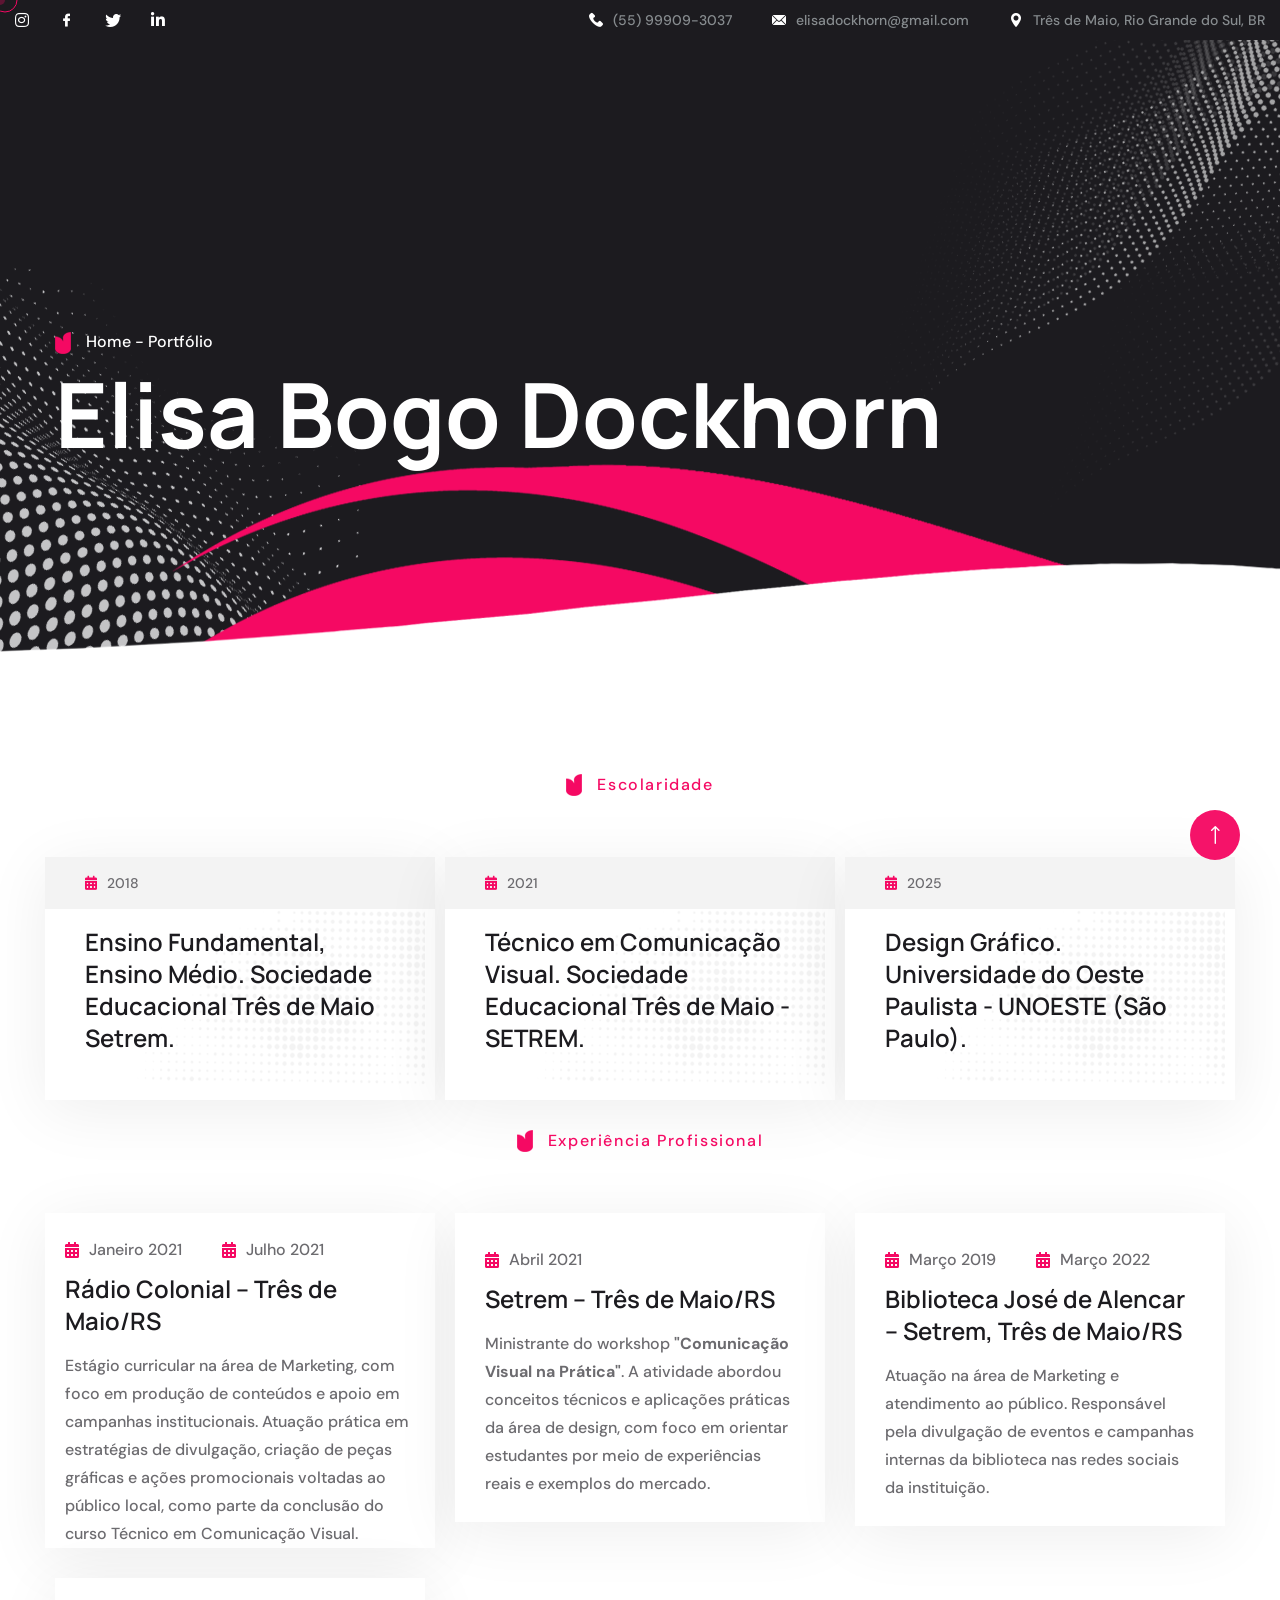
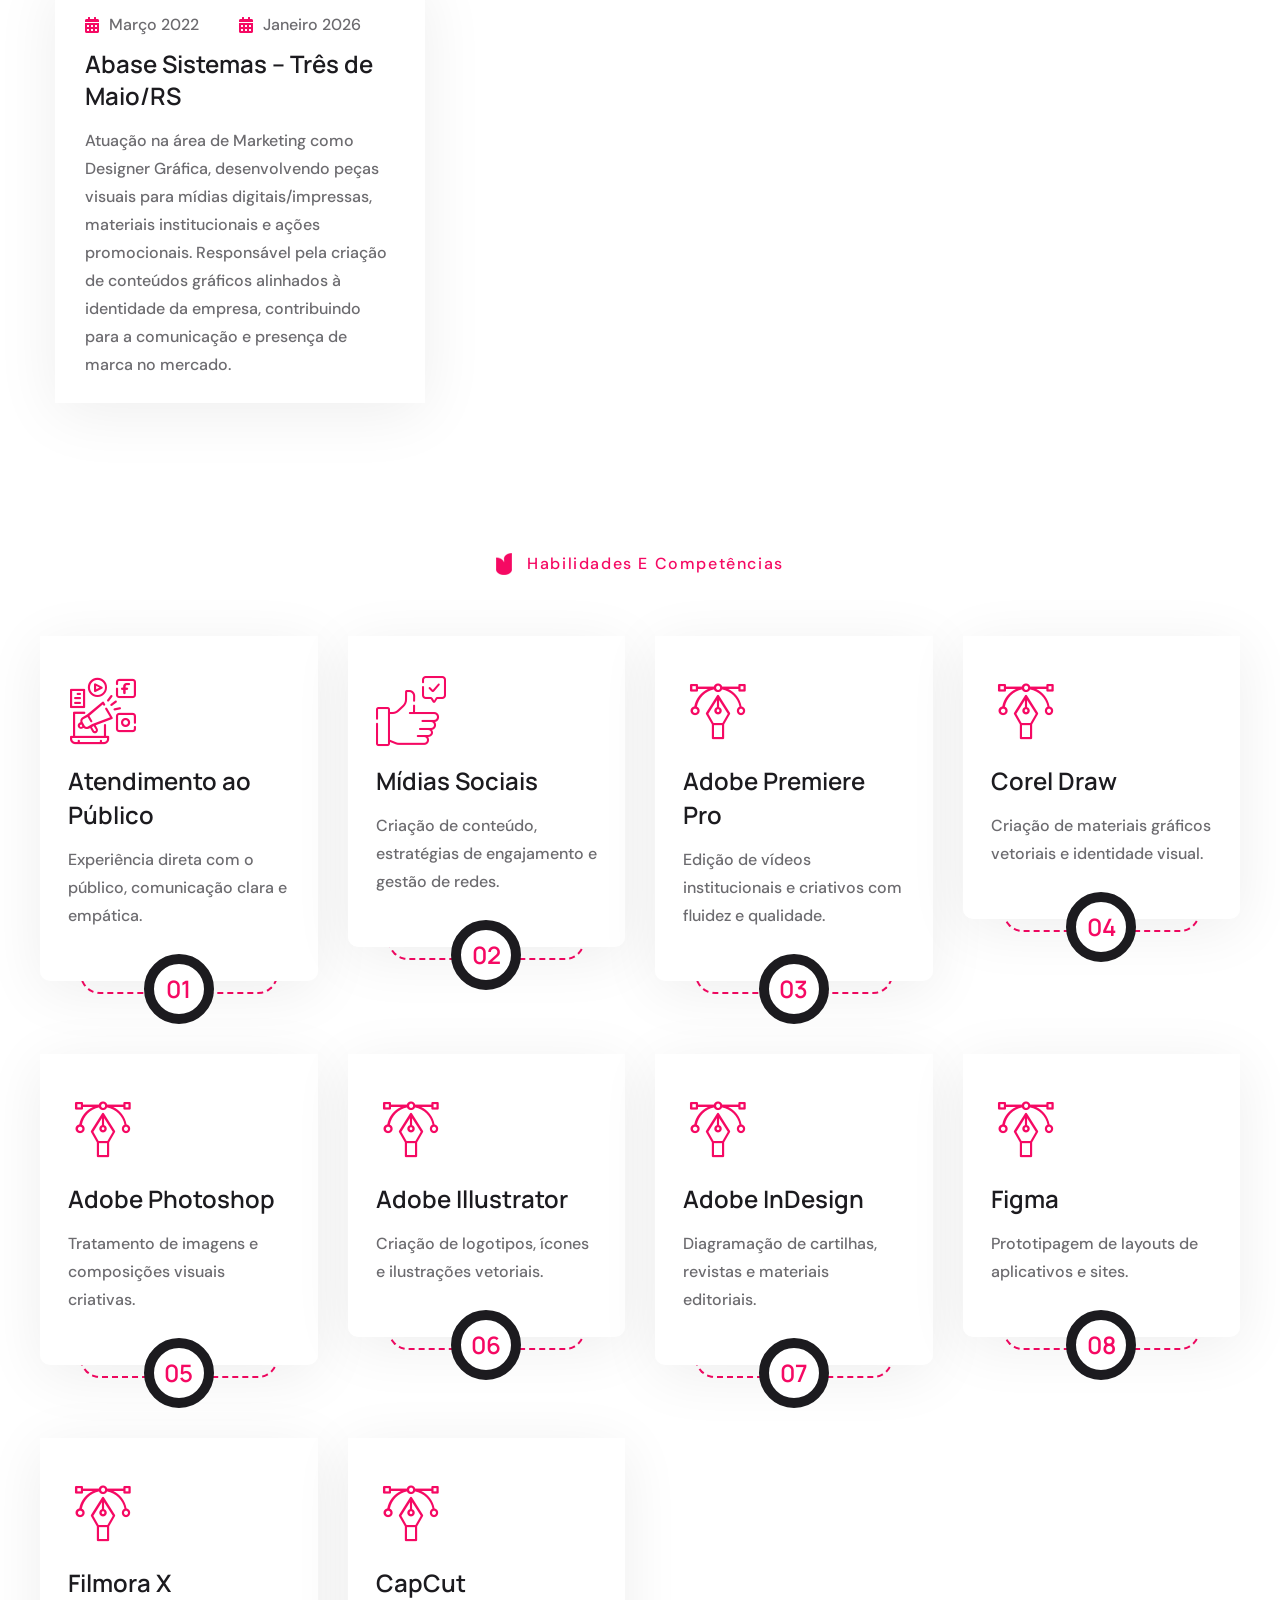
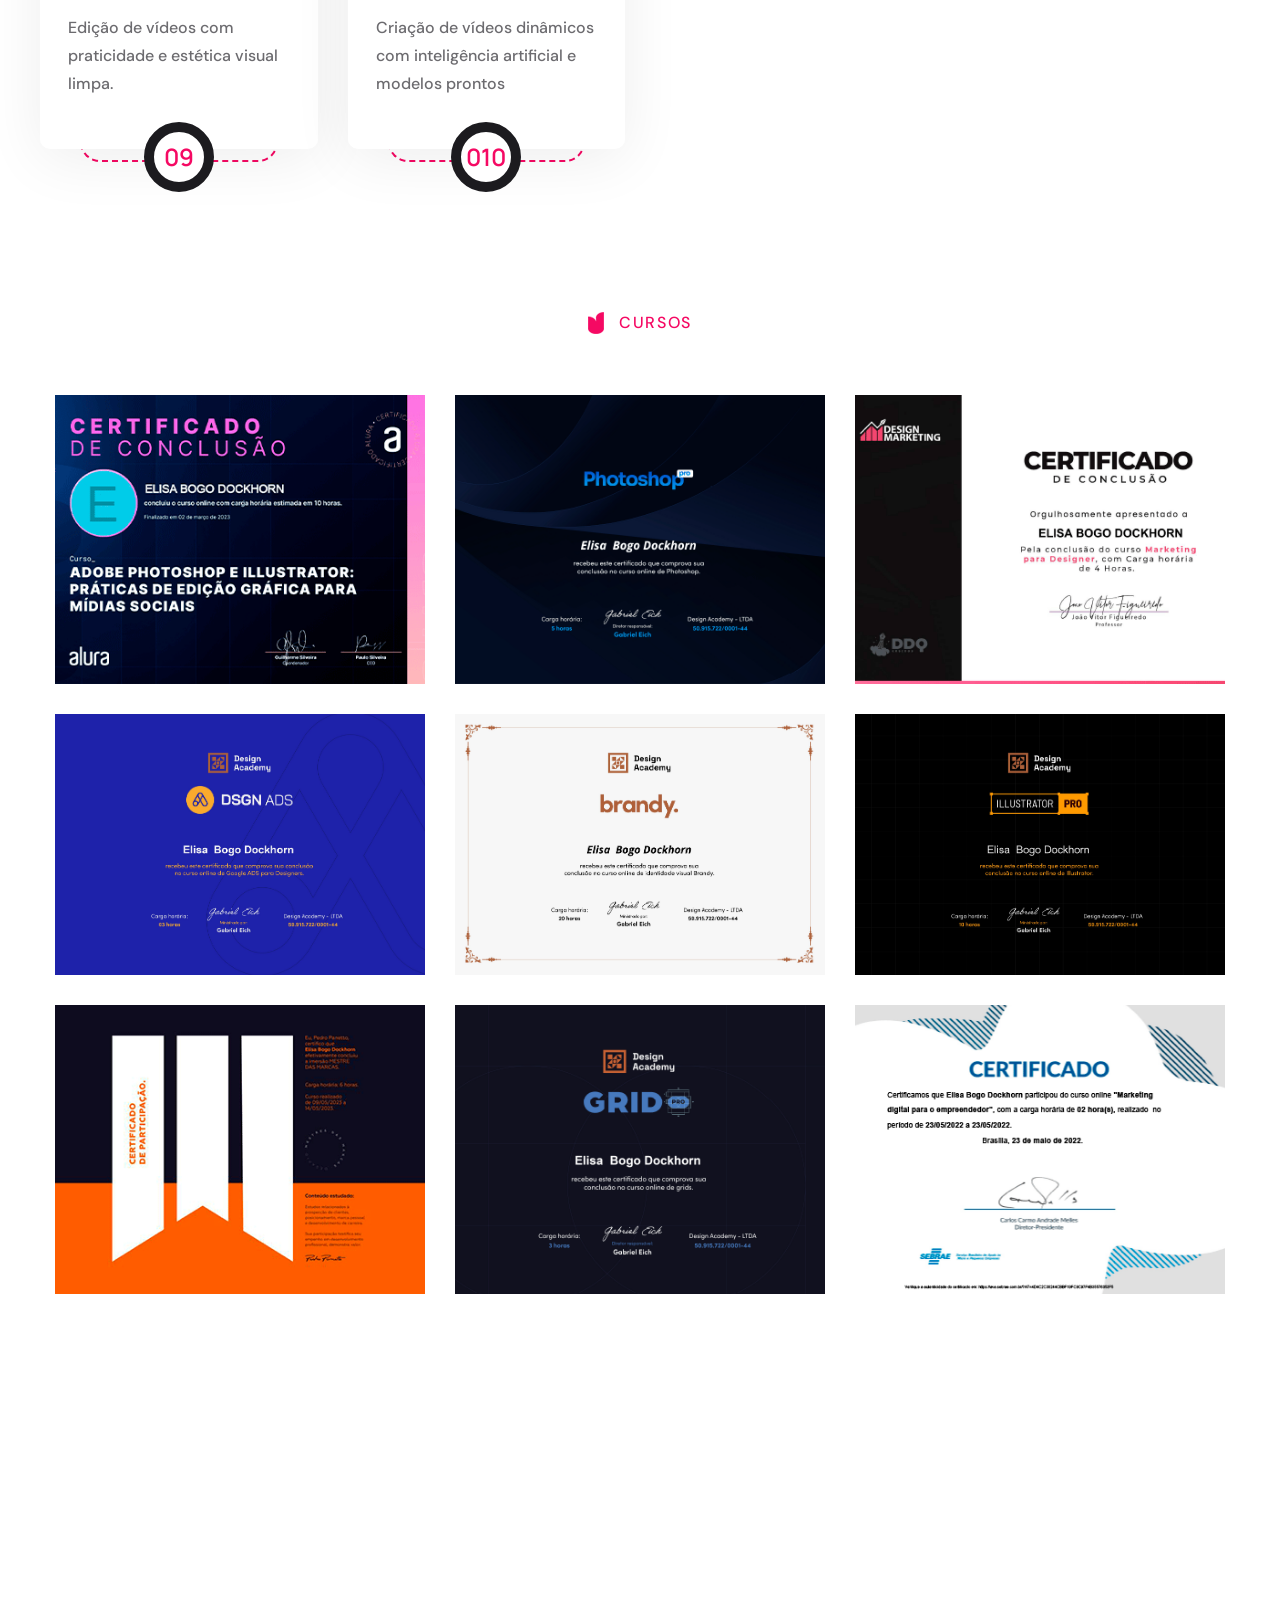
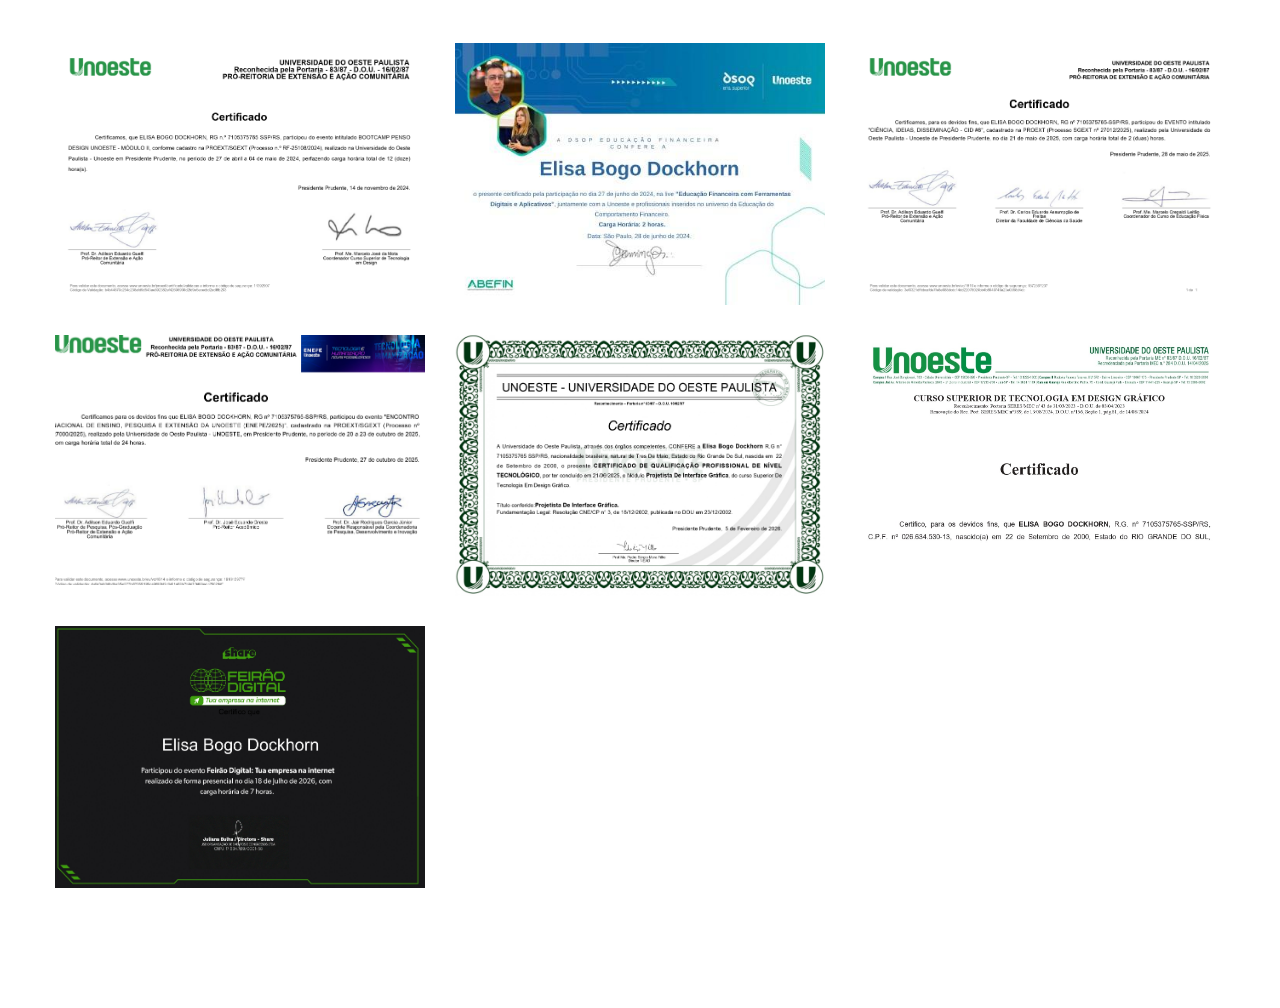
==== commit e8a3fdd7: "novos arquivos" ====
--- a/trajetoria-elisa.html
+++ b/trajetoria-elisa.html
@@ -416,6 +416,20 @@
                             </div>
                         </div>
                     </div>
+                    <div class="col-xl-3 col-lg-6 col-md-6 wow fadeInLeft" data-wow-delay="800ms">
+                        <div class="process-one__single-inner">
+                            <div class="process-one__single-shape"></div>
+                            <div class="process-one__single">
+                                
+                                <div class="process-one__icon">
+                                    <span class="icon-curve"></span>
+                                </div>
+                                <h3 class="process-one__title">CapCut</h3>
+                                <p class="process-one__text">Criação de vídeos dinâmicos com inteligência artificial e modelos prontos</p>
+                                <div class="process-one__count"></div>
+                            </div>
+                        </div>
+                    </div>
                 </div>
             </div>
 
@@ -649,6 +663,18 @@
                                 </div>
                                 <div class="project-one__content">
                                     <h3 class="project-one__title"><a href="assets/flies/Certificado_Conclusao.pdf">Certificado de Conclusão de Curso</a></h3>
+                                </div>
+                            </div>
+                        </div>
+                    </div>
+                    <div class="col-xl-4 col-lg-6 col-md-6 wow fadeInRight" data-wow-delay="300ms">
+                        <div class="project-one__single">
+                            <div class="project-one__img-box">
+                                <div class="project-one__img">
+                                    <img src="assets/images/formation/Feirão DIgital Tua empresa na internet.jpg" alt="">
+                                </div>
+                                <div class="project-one__content">
+                                    <h3 class="project-one__title"><a href="assets/flies/Feirão DIgital Tua empresa na internet.pdf">Feirão DIgital Tua empresa na internet</a></h3>
                                 </div>
                             </div>
                         </div>
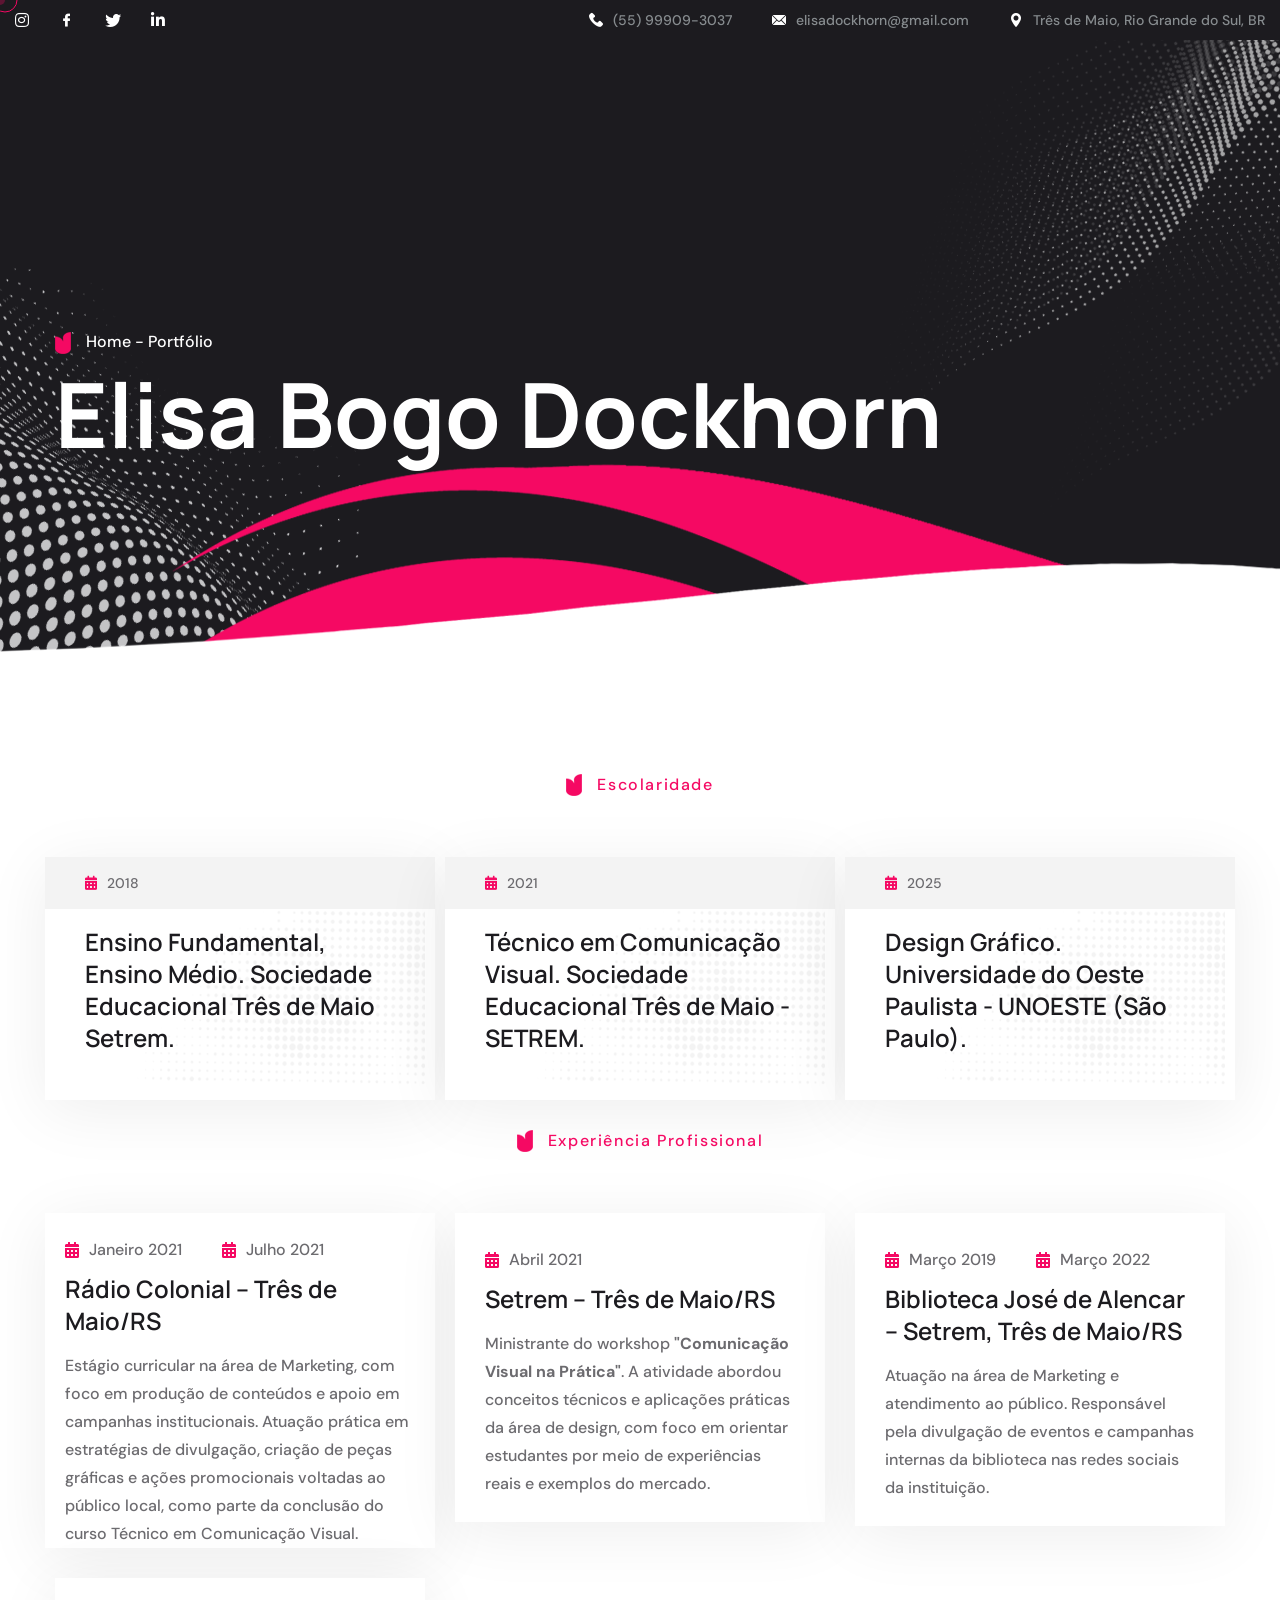
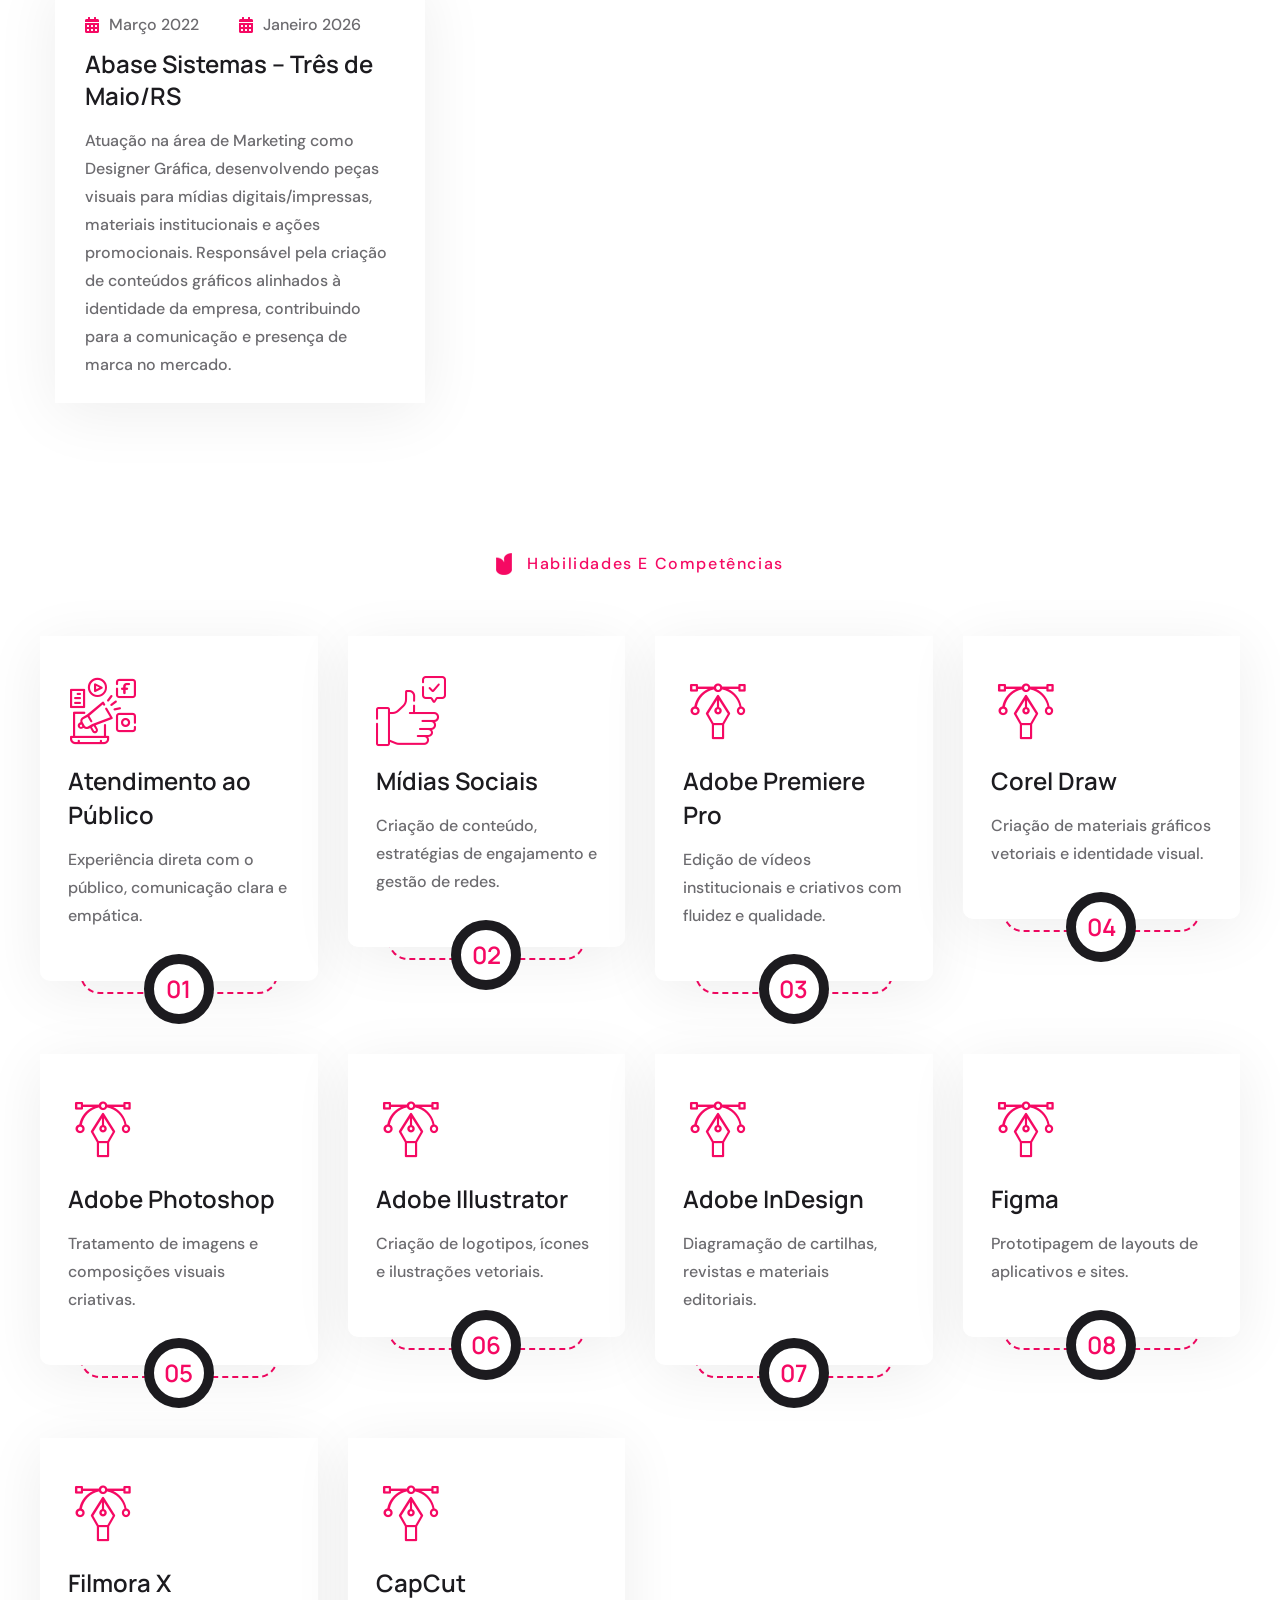
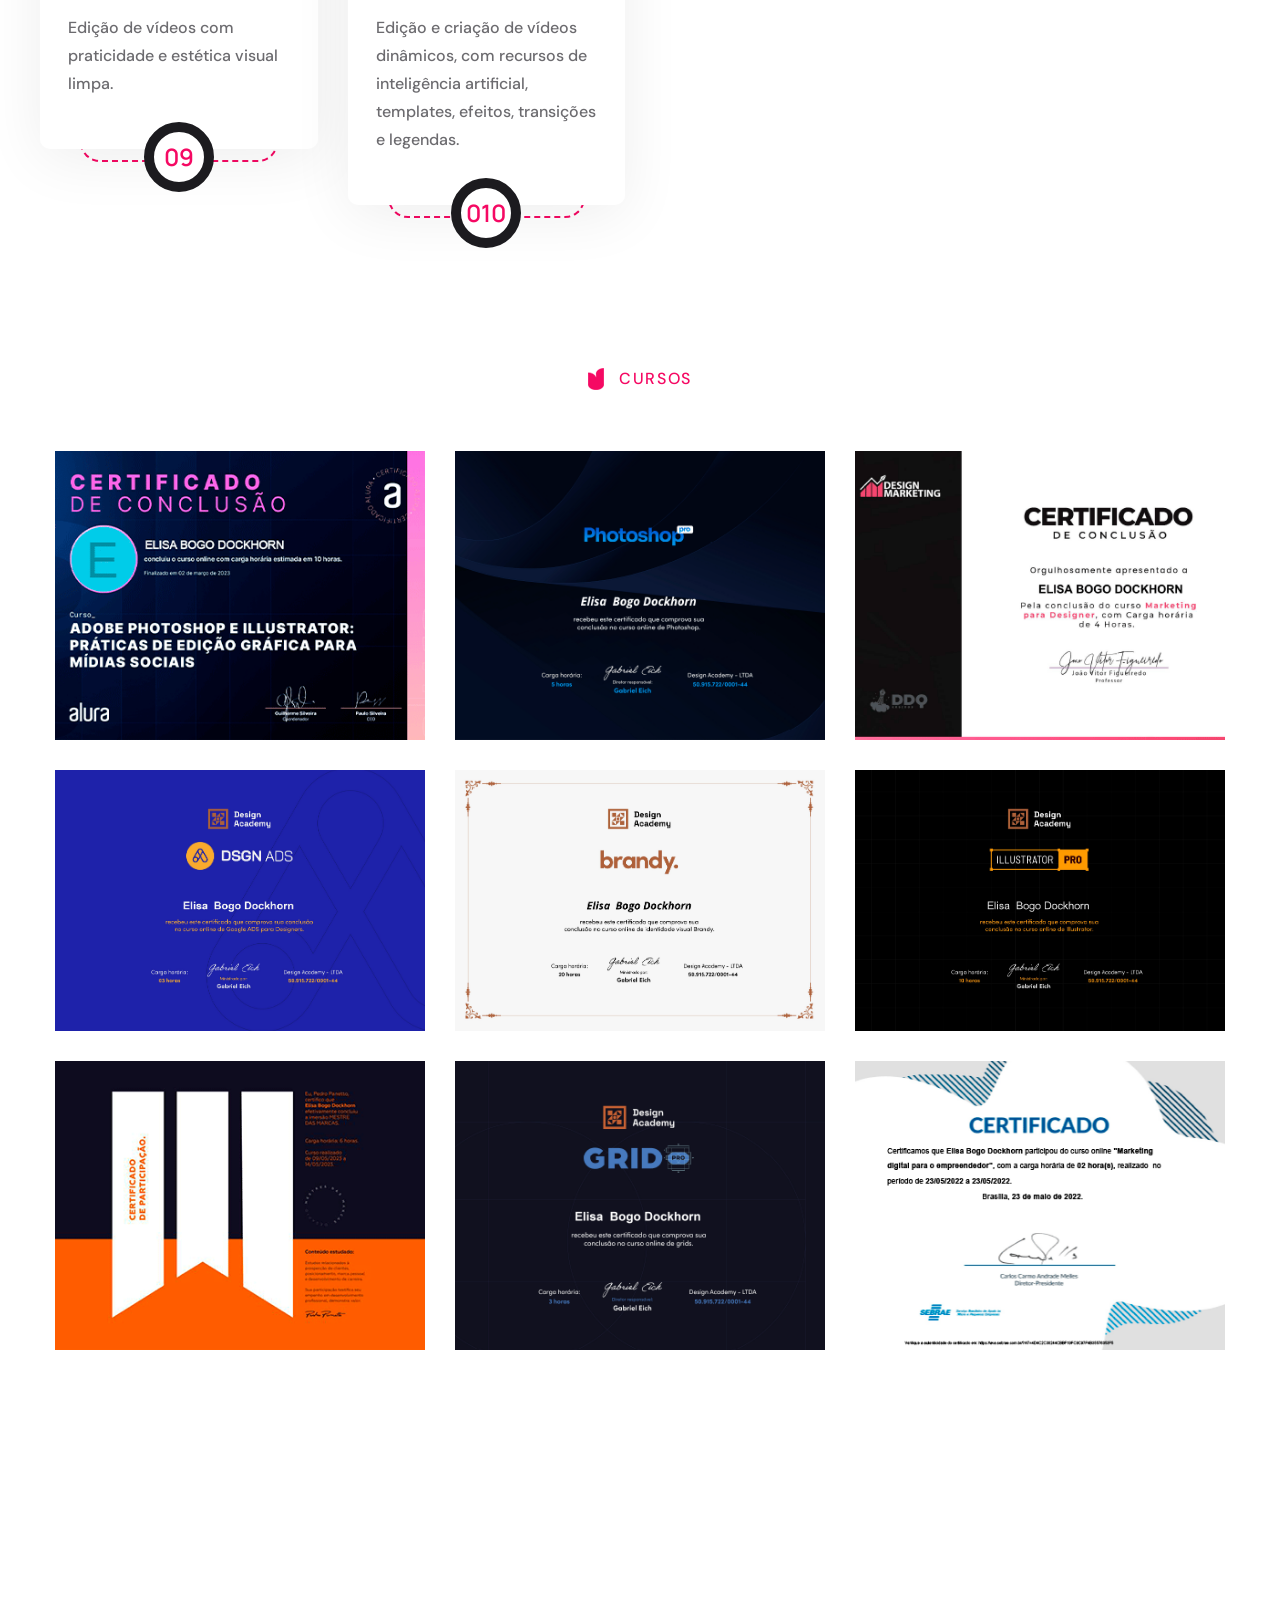
==== commit eca92a0c: "Ajuste Porfólio" ====
--- a/trajetoria-elisa.html
+++ b/trajetoria-elisa.html
@@ -424,8 +424,8 @@
                                 <div class="process-one__icon">
                                     <span class="icon-curve"></span>
                                 </div>
-                                <h3 class="process-one__title">CapCut</h3>
-                                <p class="process-one__text">Criação de vídeos dinâmicos com inteligência artificial e modelos prontos</p>
+                                <h3 class="process-one__title">CapCut</h3> 
+                                <p class="process-one__text">Edição e criação de vídeos dinâmicos, com recursos de inteligência artificial, templates, efeitos, transições e legendas.</p>
                                 <div class="process-one__count"></div>
                             </div>
                         </div>
